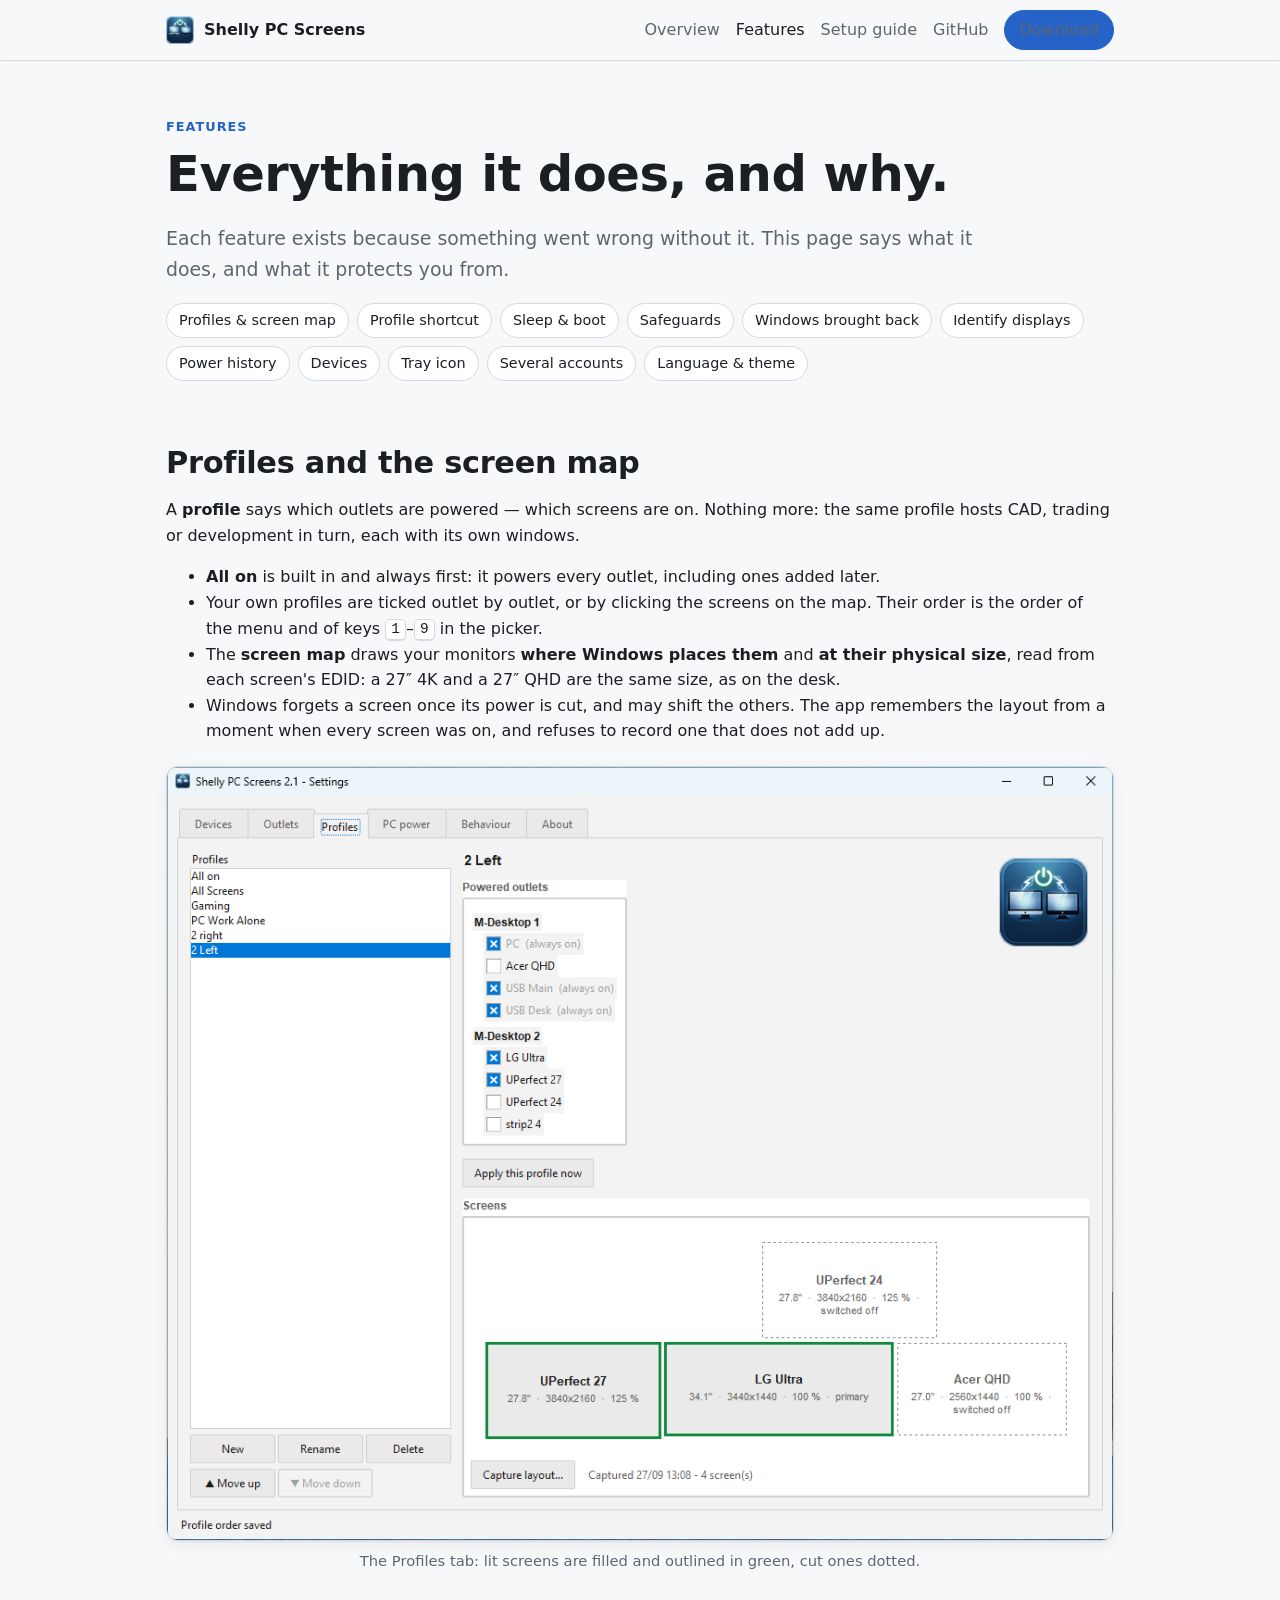
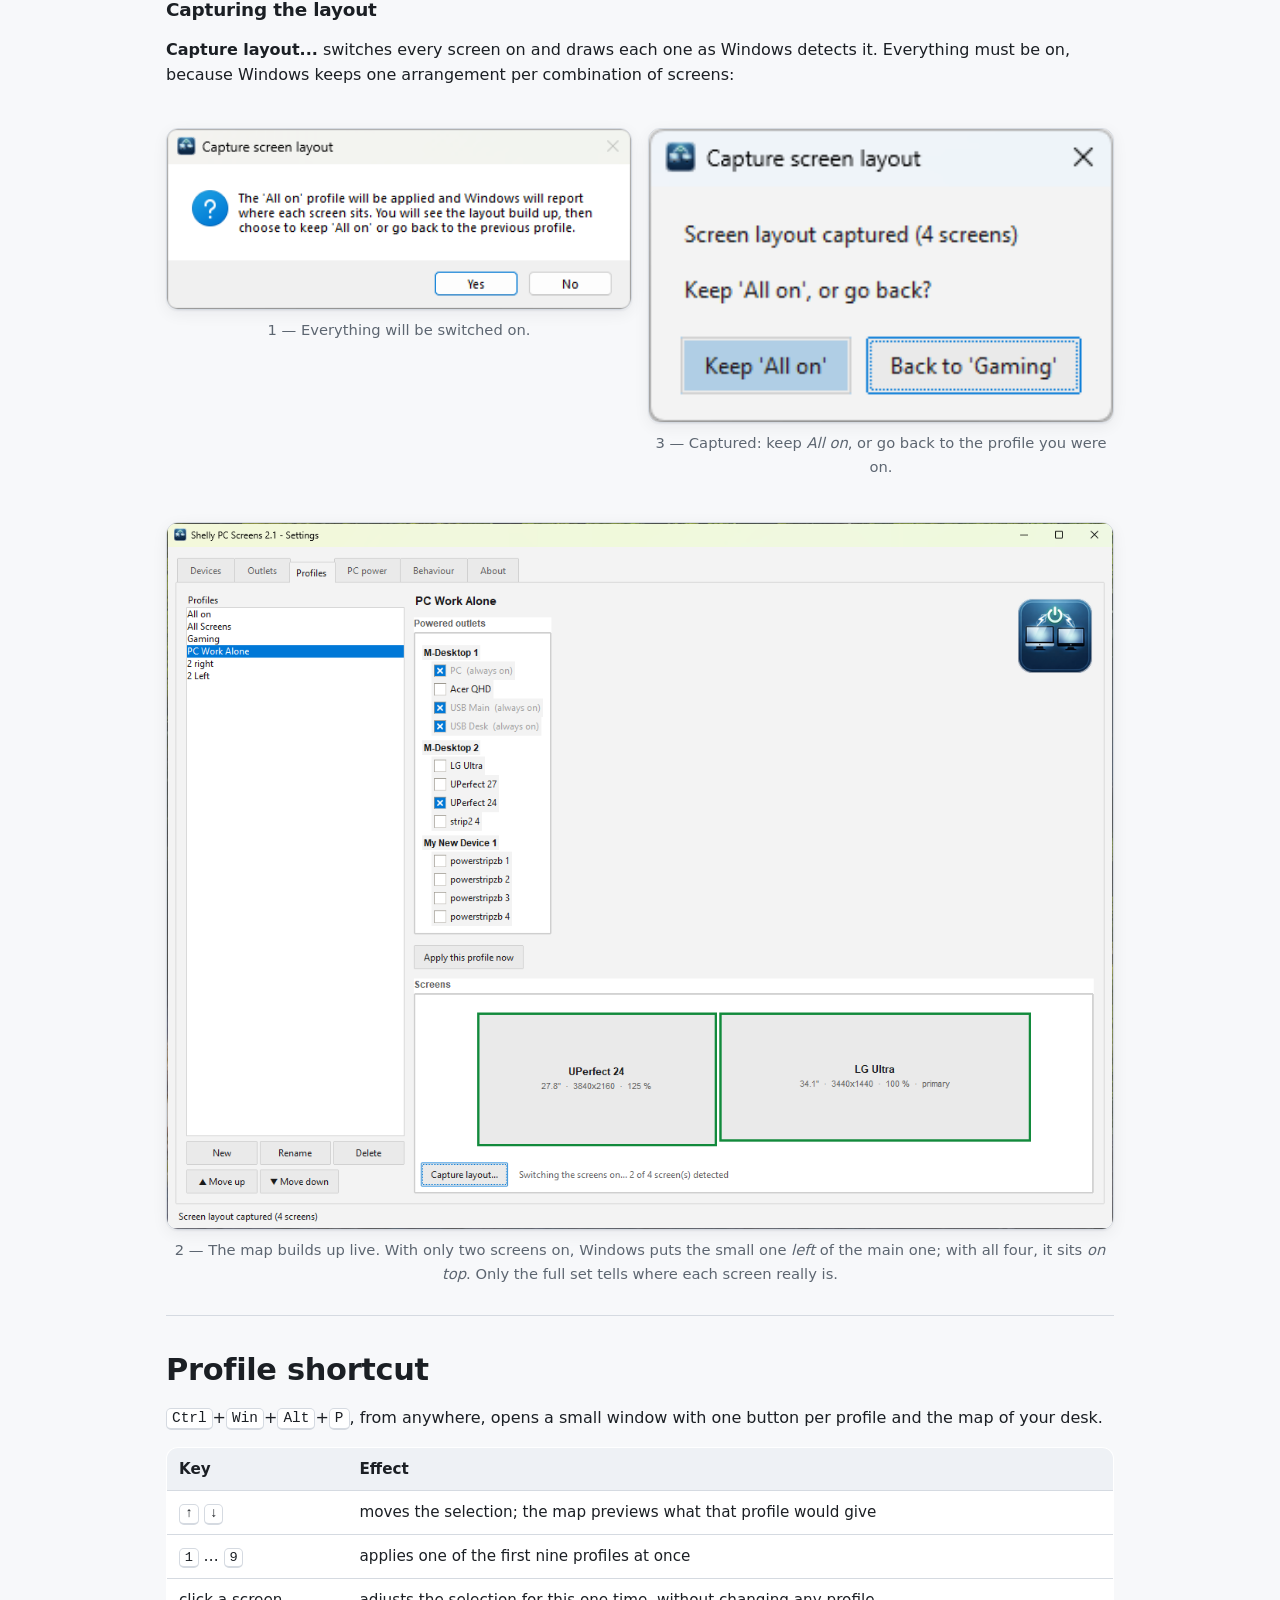
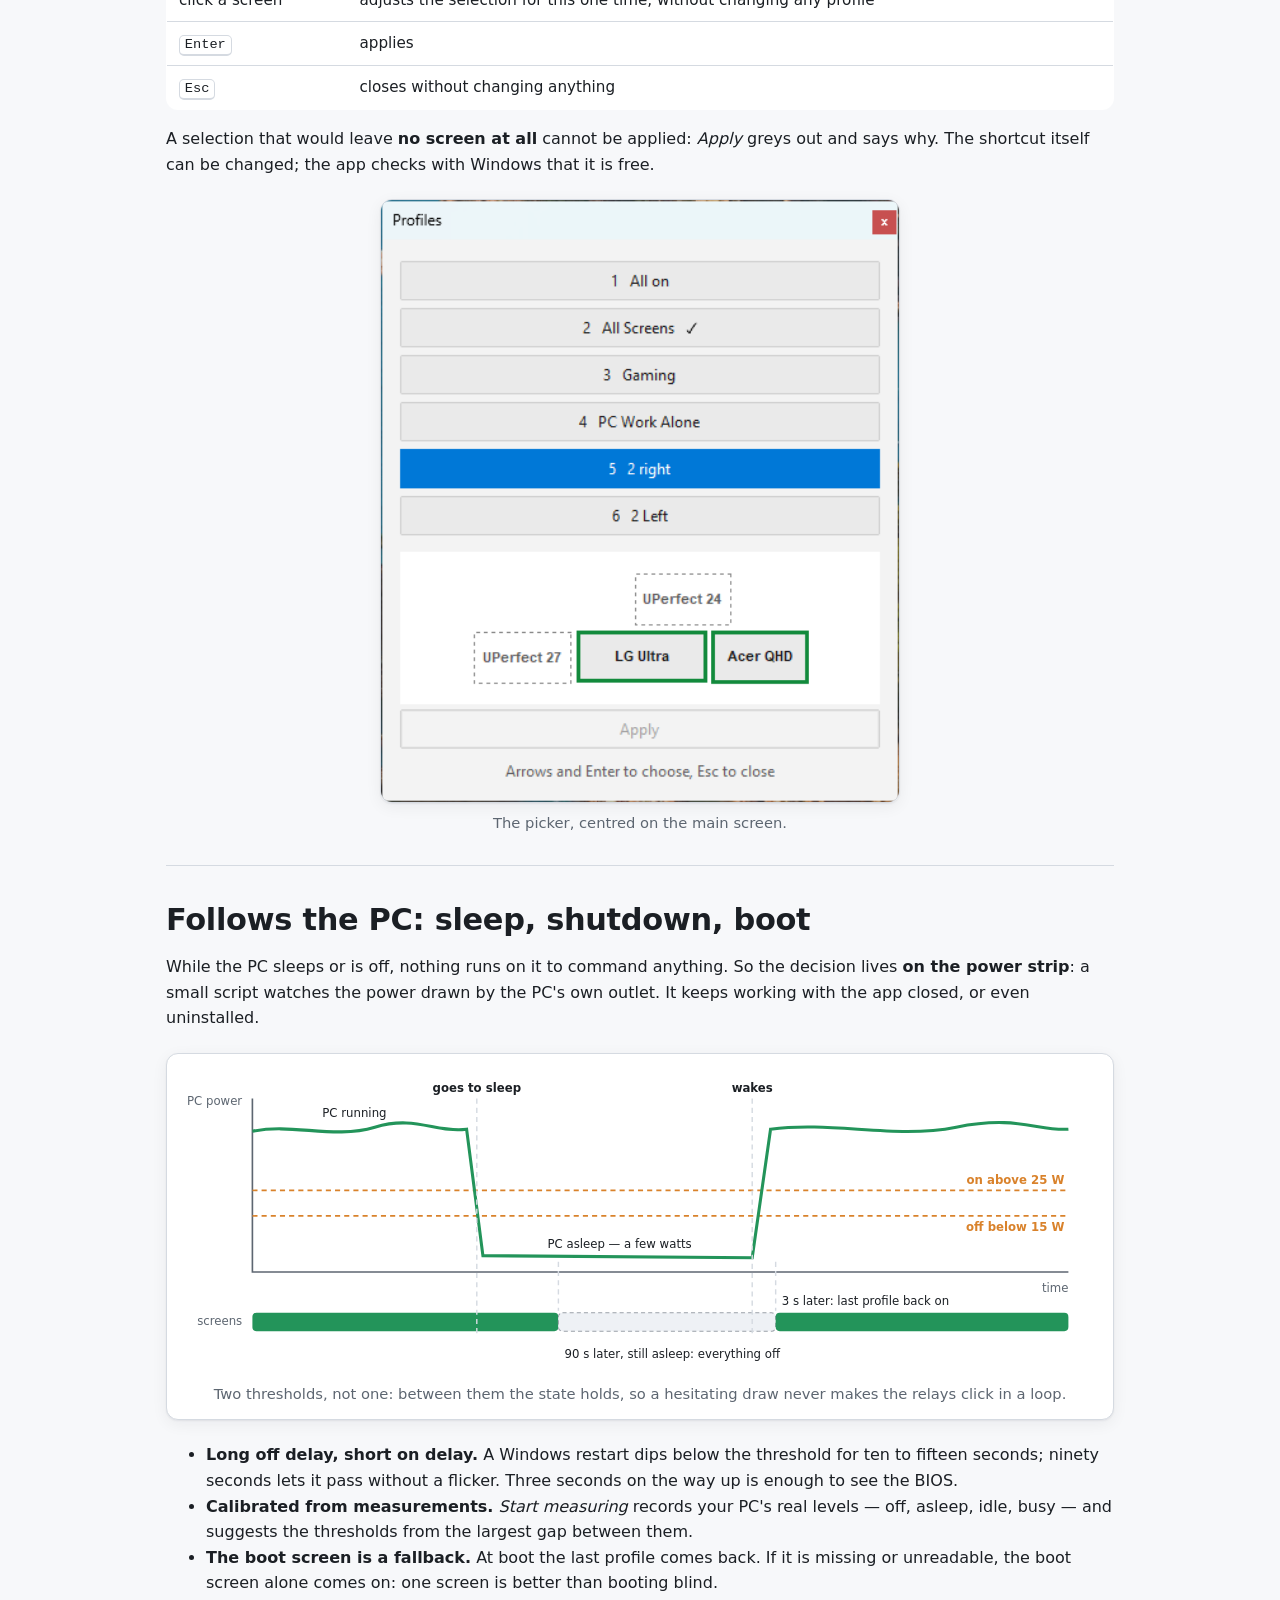
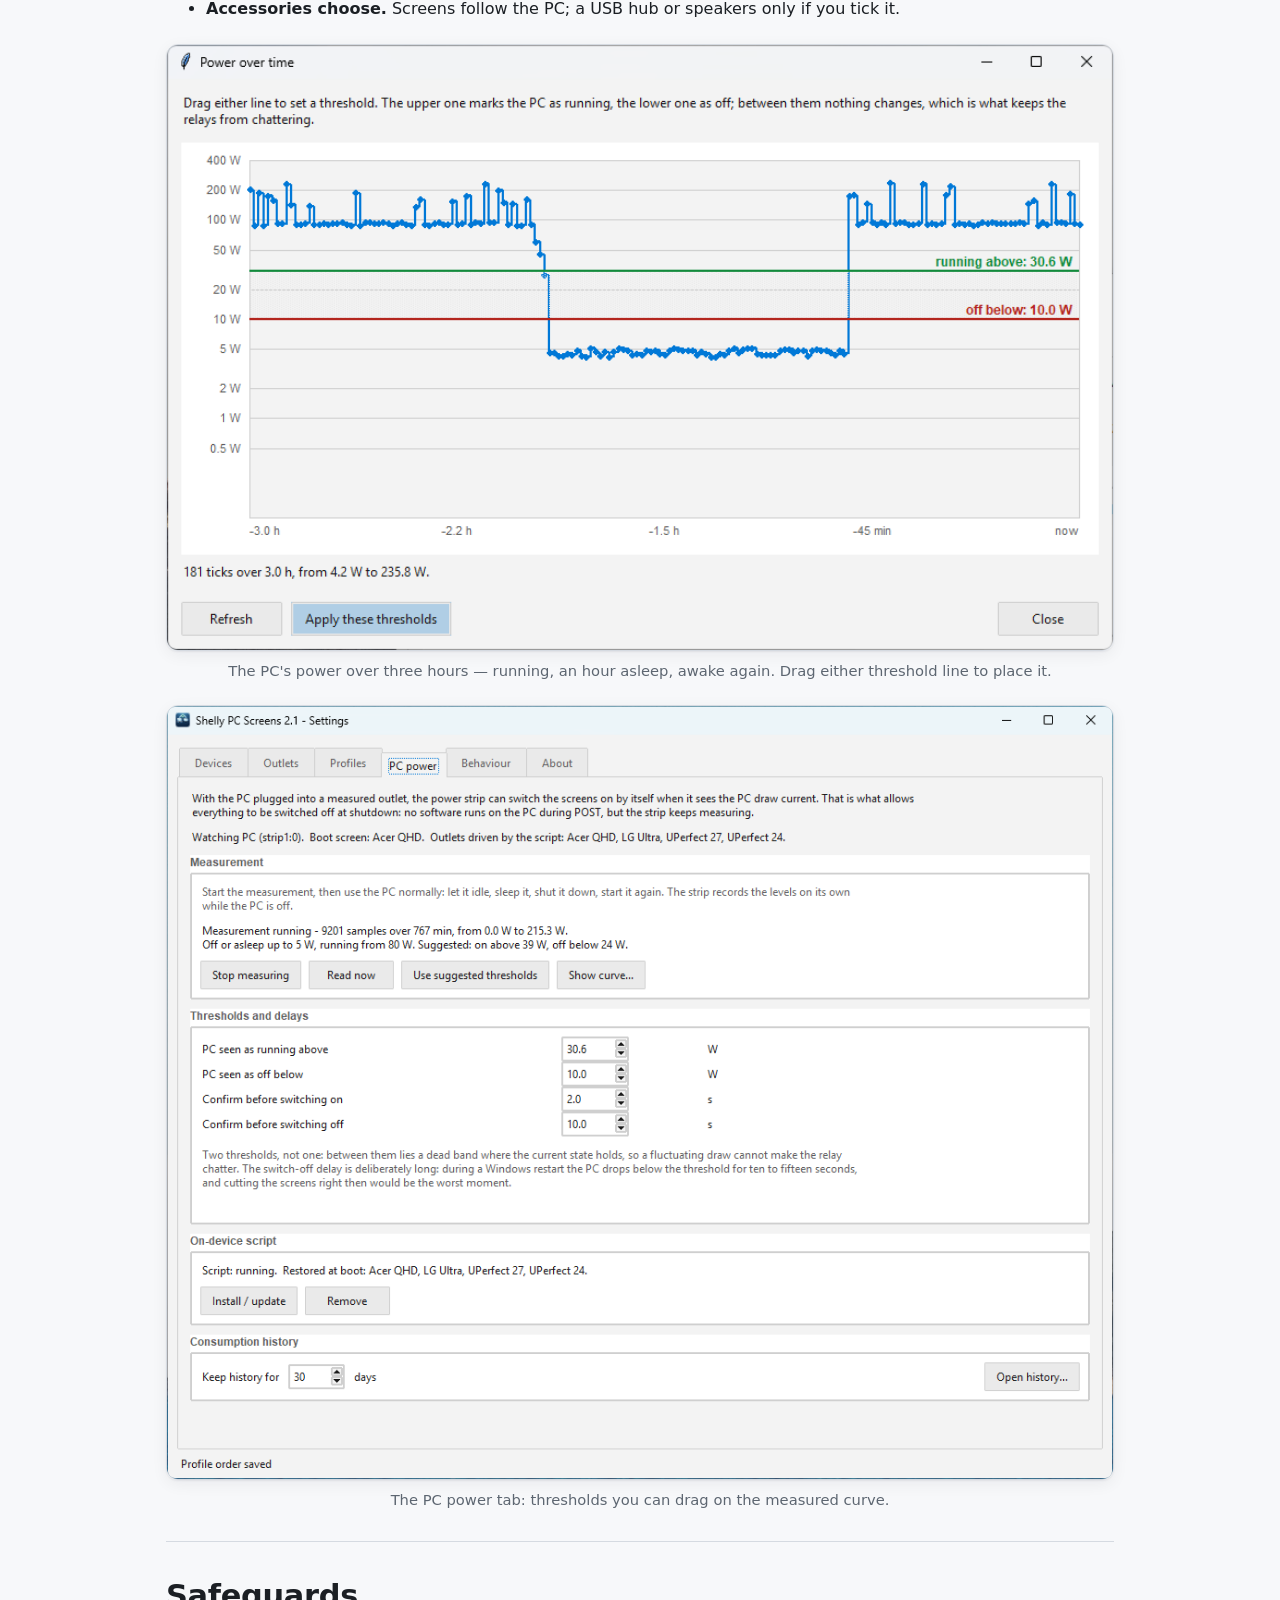
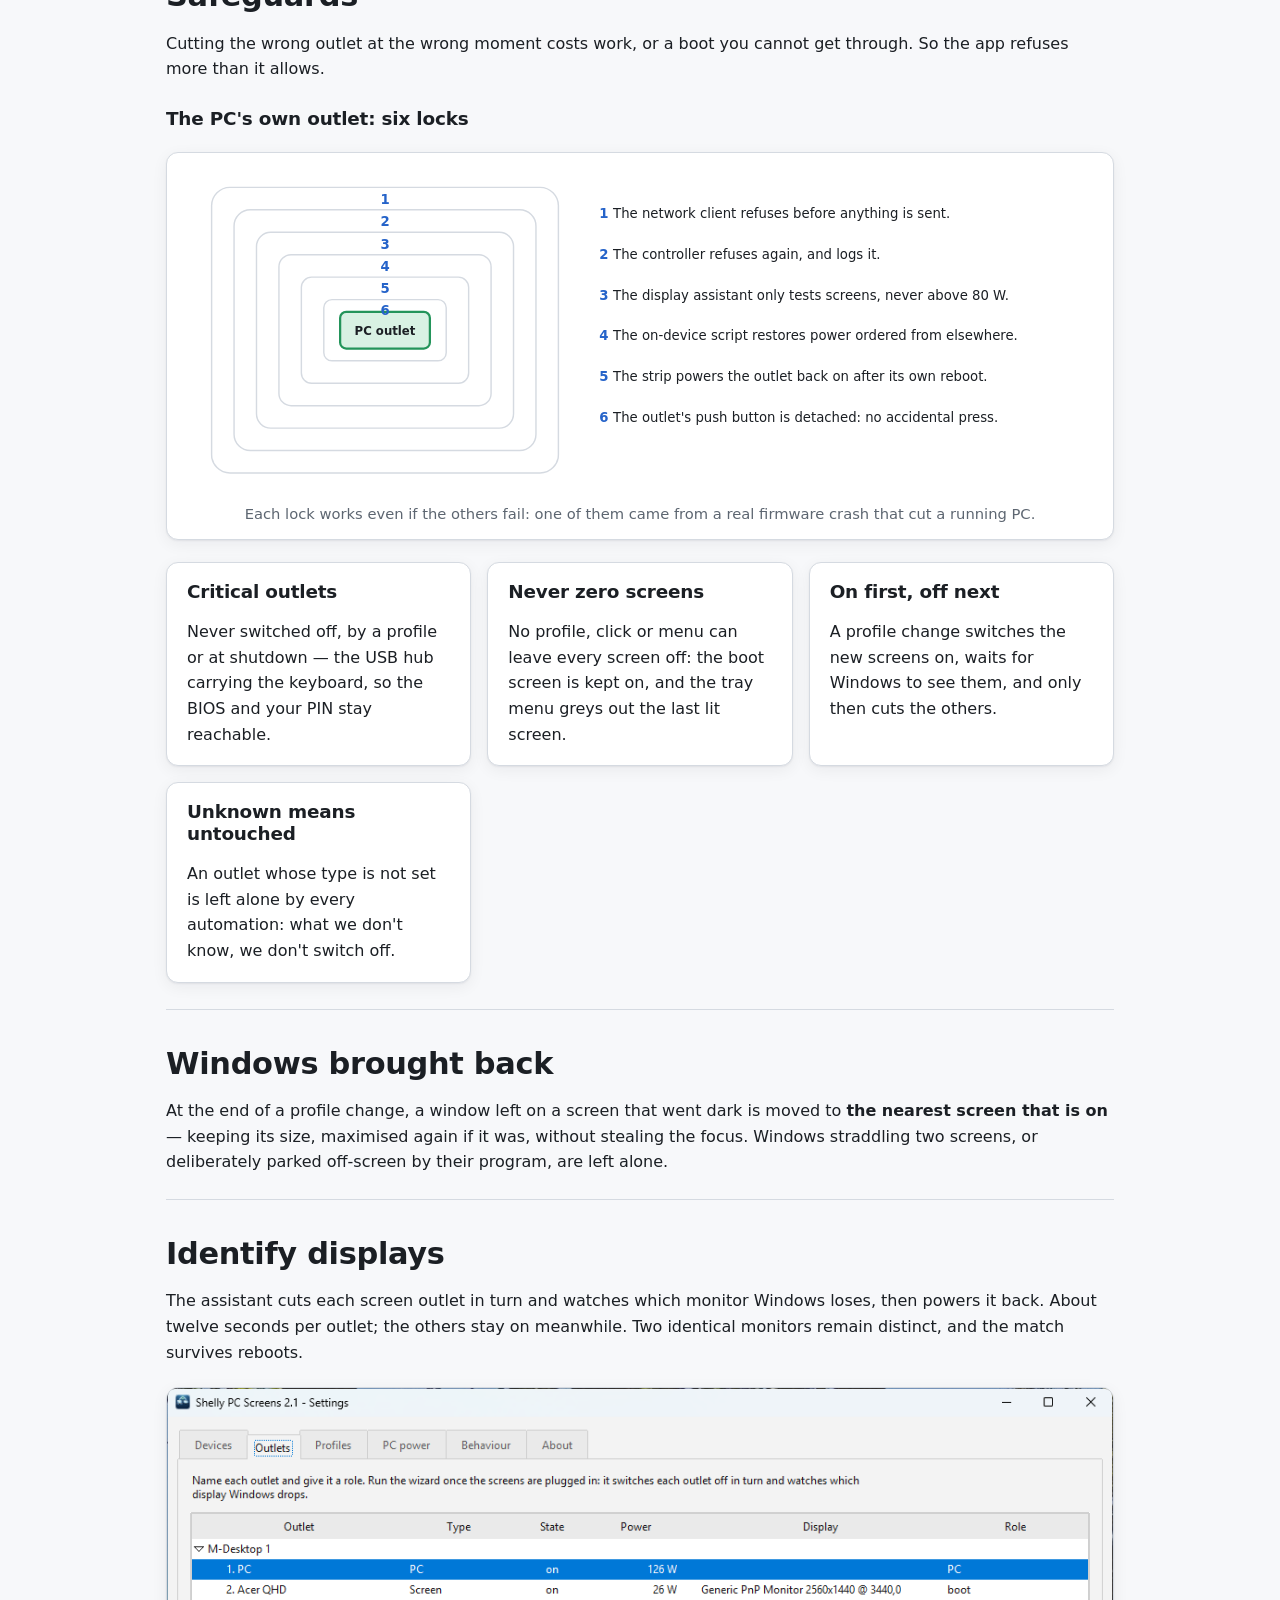
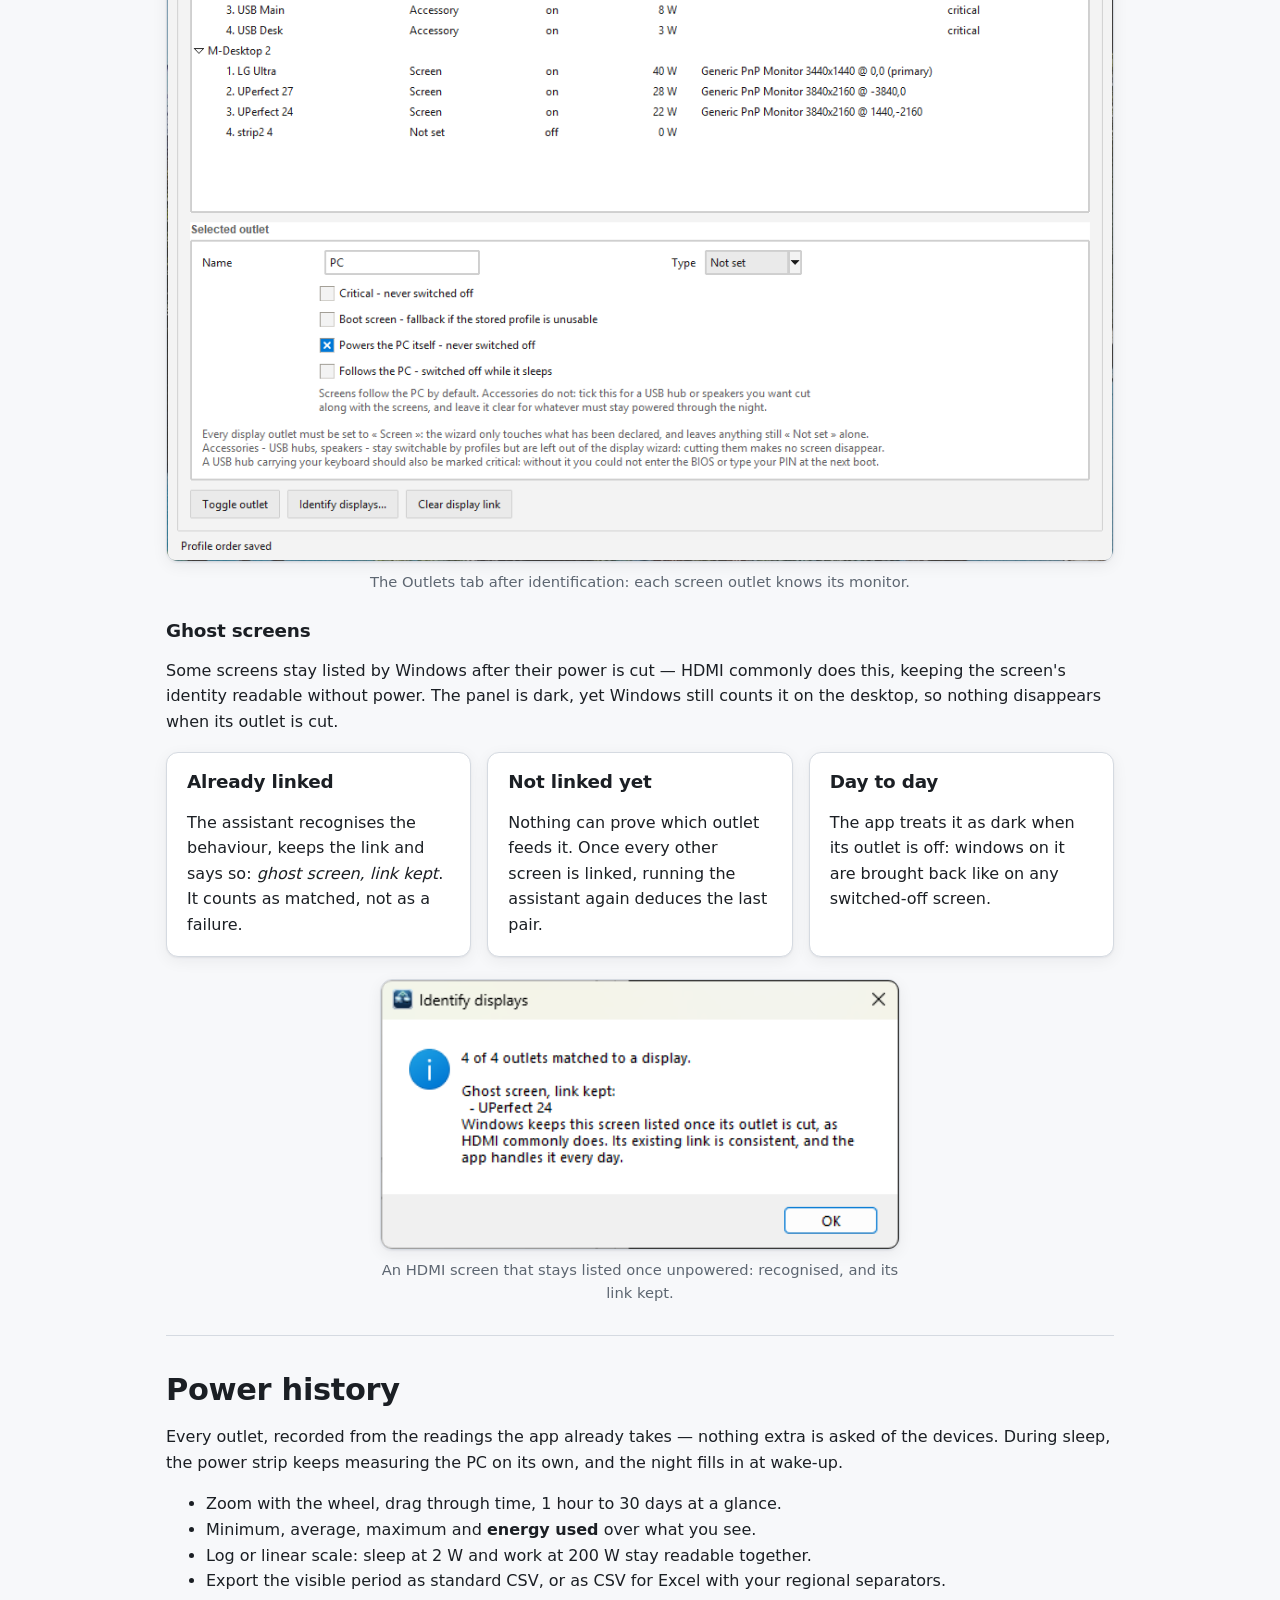
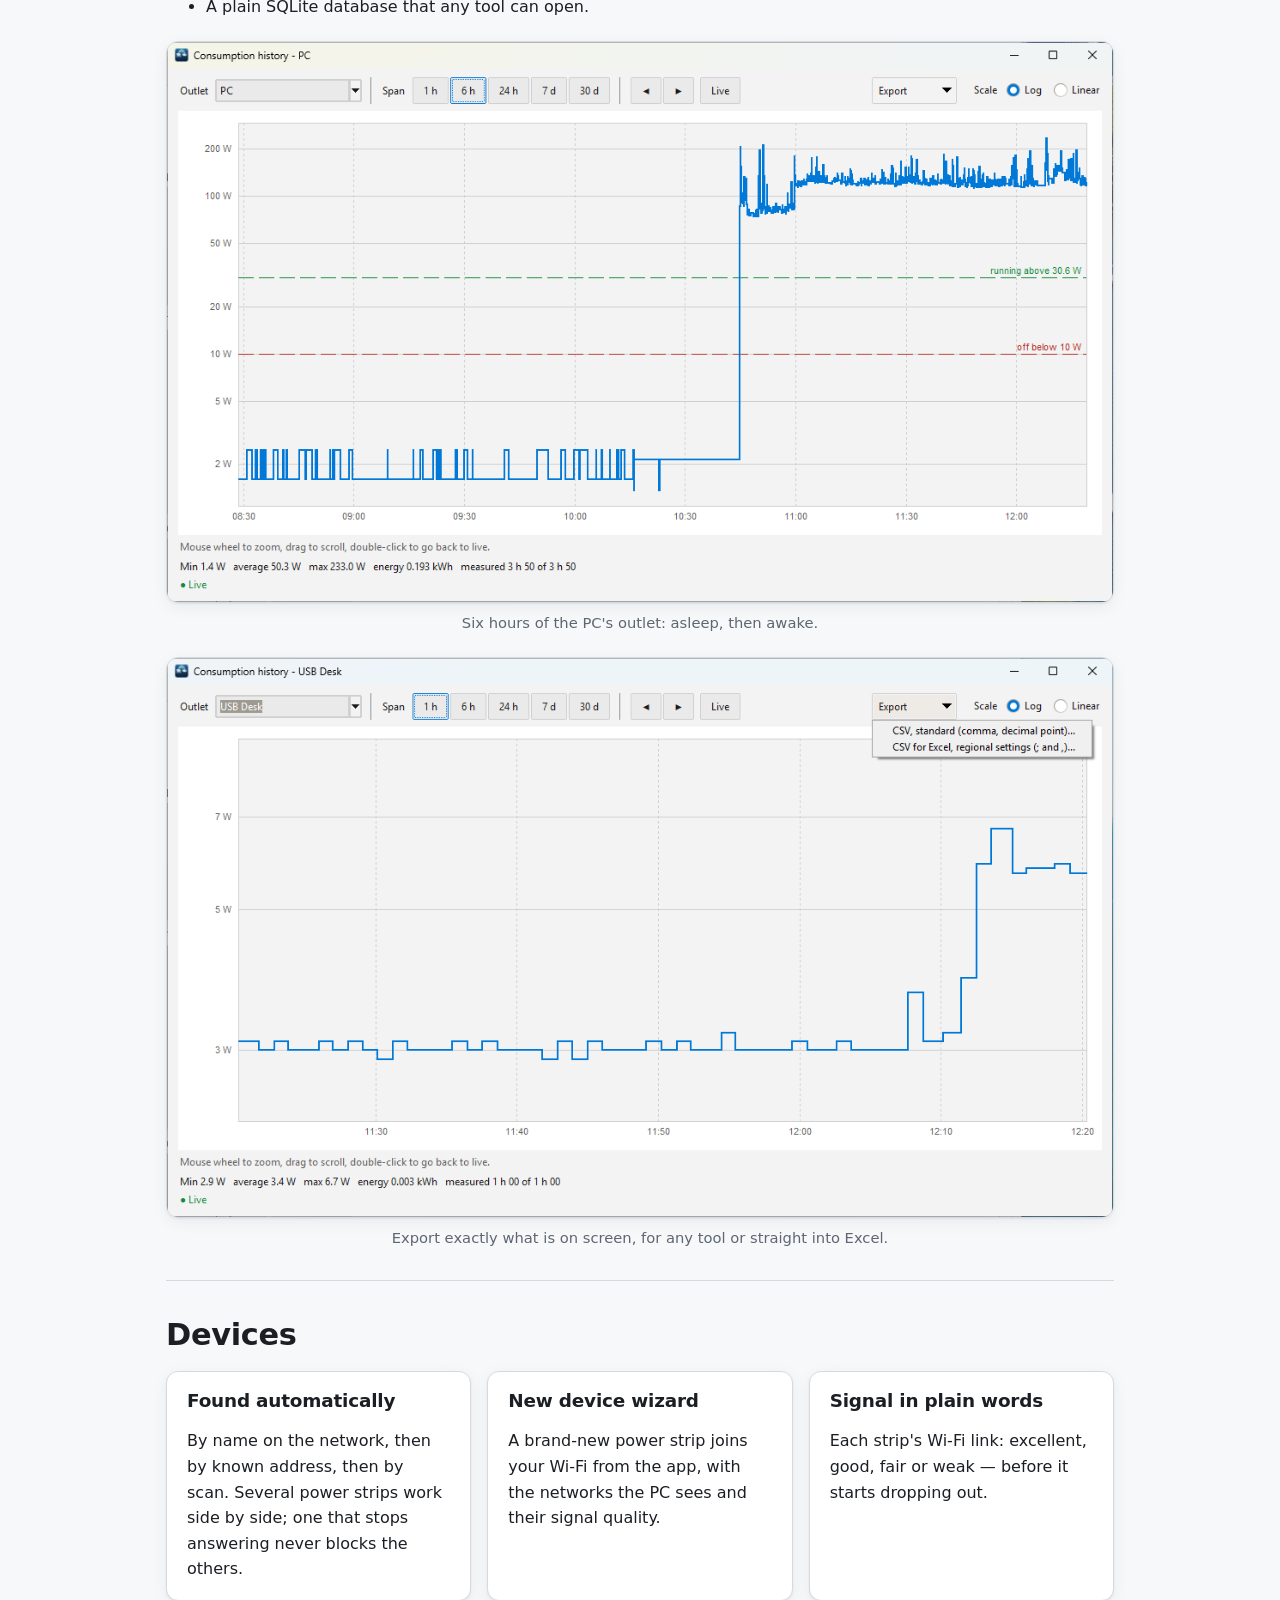
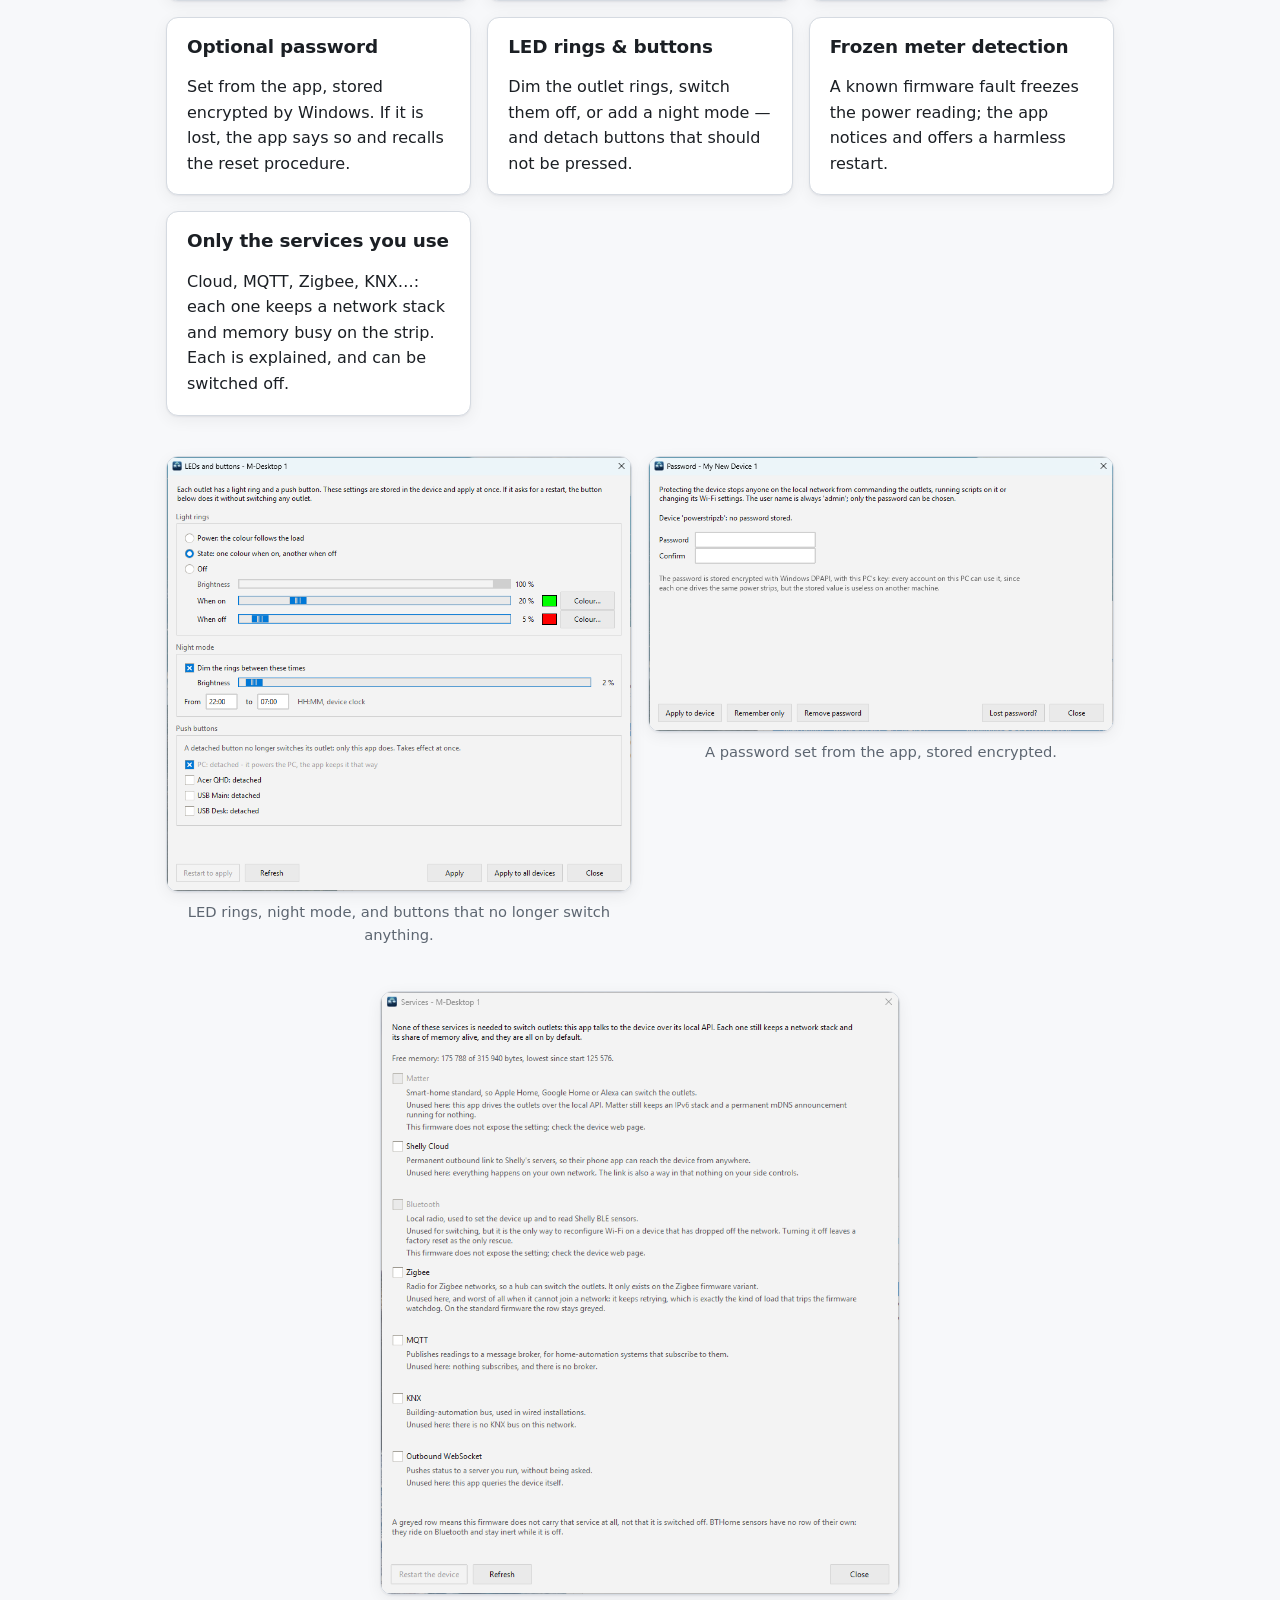
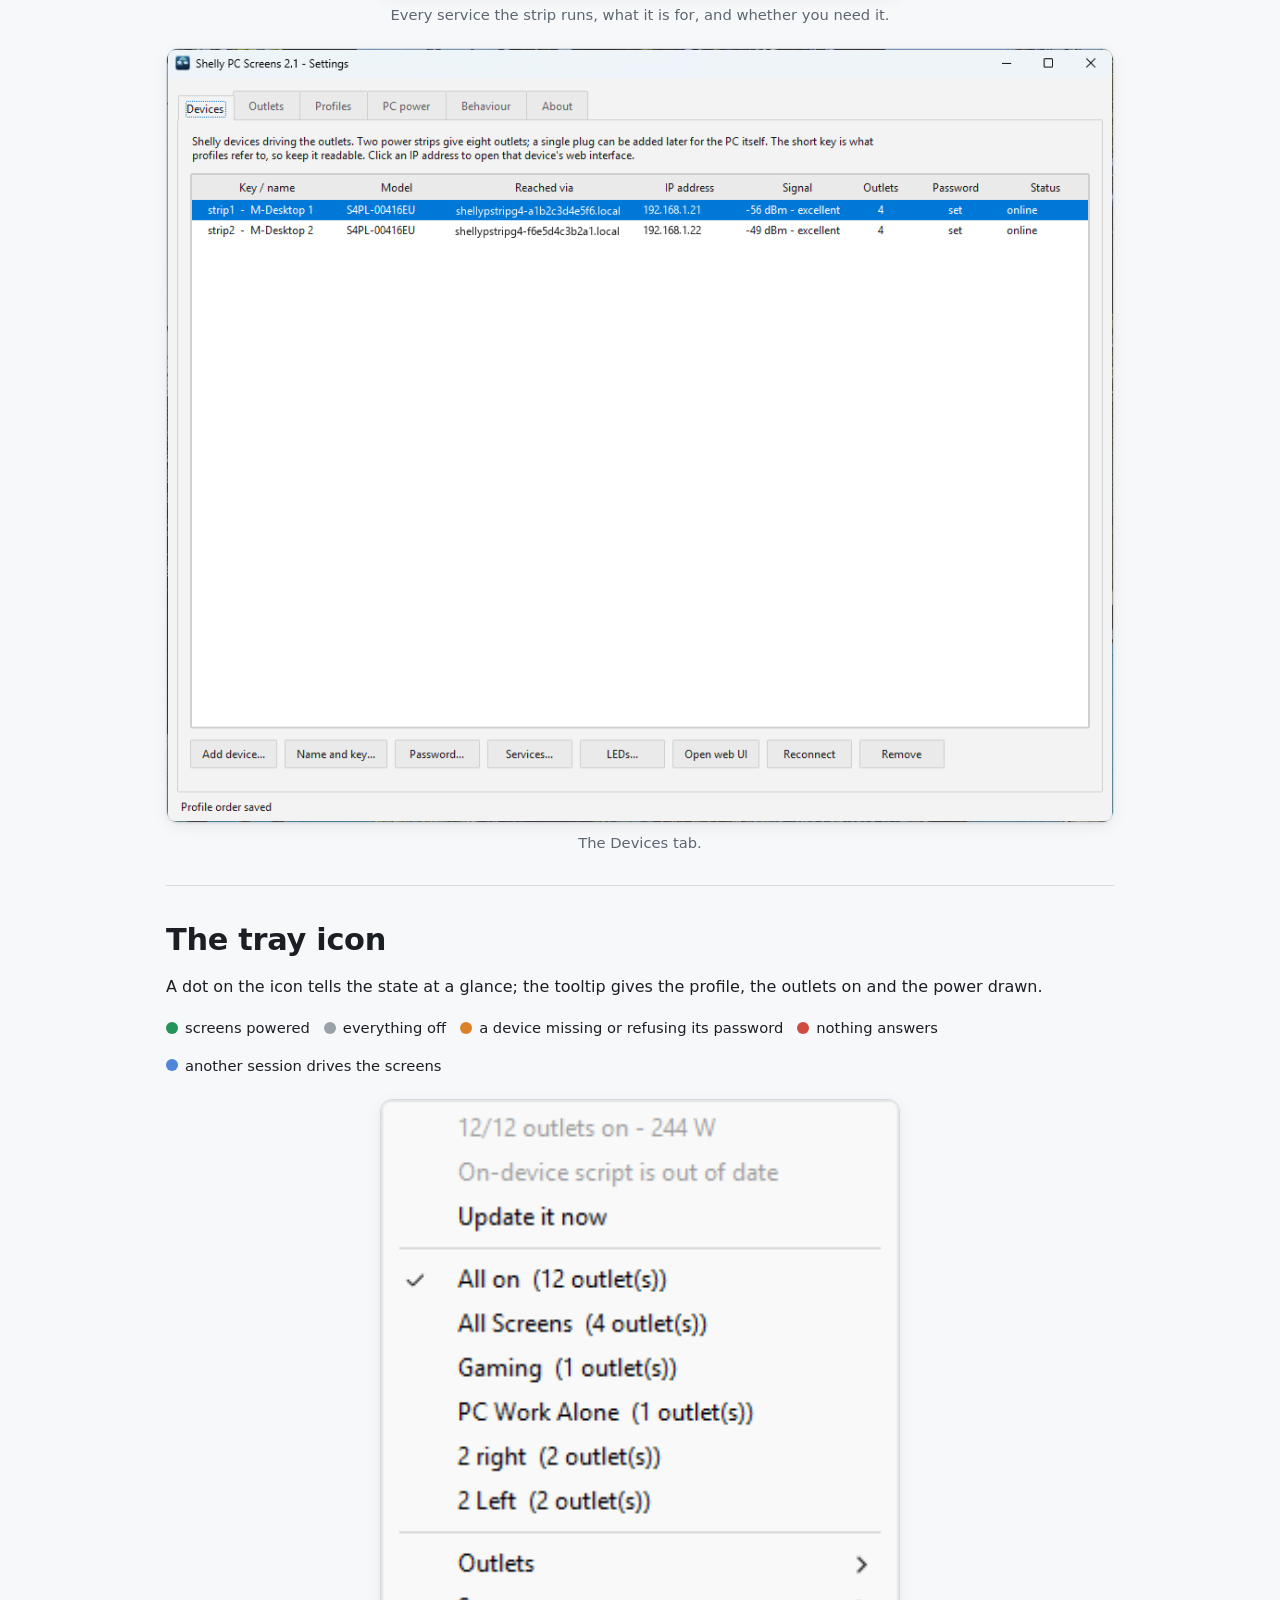
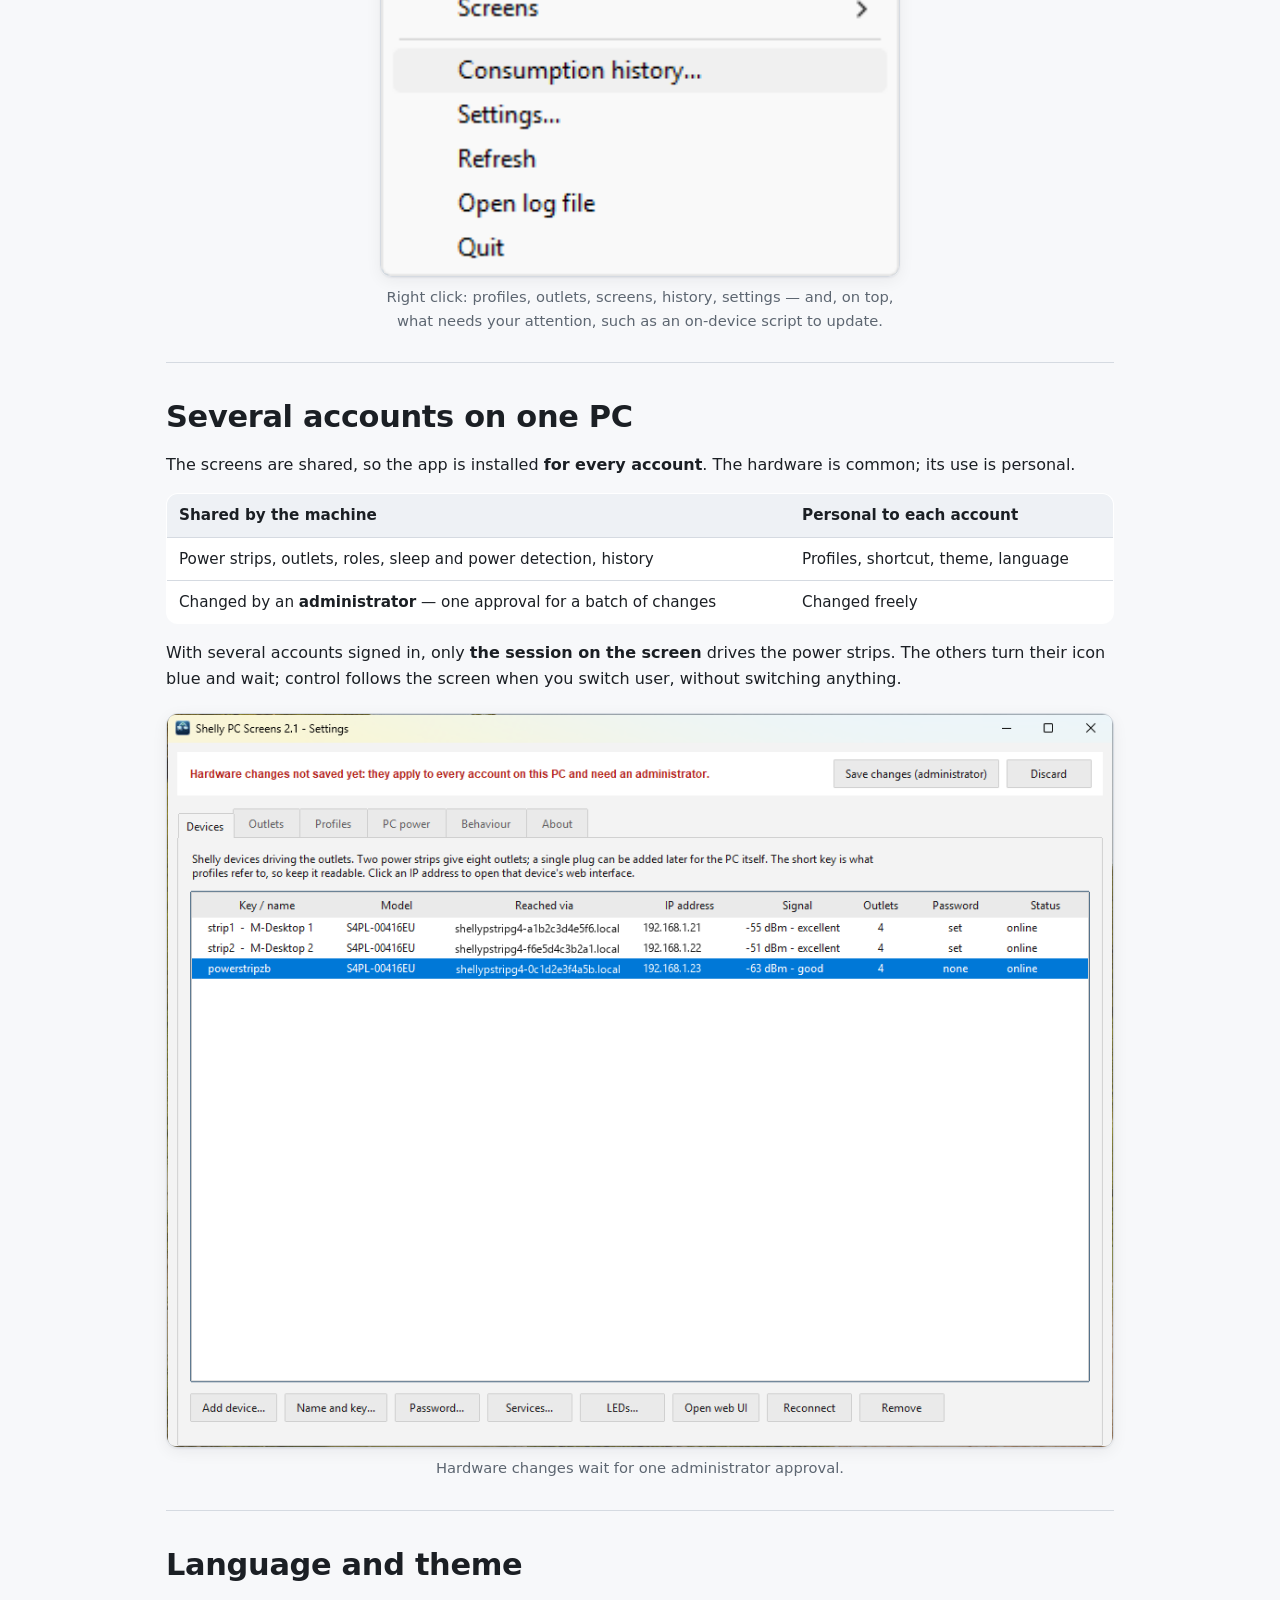
==== docs/features.html @ 49261c1c "Add setup guide and release notes for Shelly PC Screens v2.2.1 - Created a comprehensive setup guide" ====
<!doctype html>
<html lang="en">
<head>
<meta charset="utf-8">
<meta name="viewport" content="width=device-width, initial-scale=1">
<title>Features — Shelly PC Screens</title>
<meta name="description" content="Everything Shelly PC Screens does: screen profiles, sleep and boot following, safeguards, window rescue, power history, several accounts.">
<link rel="icon" href="assets/icon-32.png">
<link rel="stylesheet" href="assets/style.css">
</head>
<body>

<header class="site-header">
  <div class="inner">
    <a class="brand" href="index.html"><img src="assets/icon-32.png" alt="">Shelly PC Screens</a>
    <nav>
      <a href="index.html">Overview</a>
      <a href="features.html" aria-current="page">Features</a>
      <a href="setup.html">Setup guide</a>
      <a href="https://github.com/JMMaupin/PC-Multi-Screens-Shelly">GitHub</a>
      <a class="button" href="https://github.com/JMMaupin/PC-Multi-Screens-Shelly/releases/latest">Download</a>
    </nav>
  </div>
</header>

<main>

<div class="hero" style="grid-template-columns:1fr">
  <div>
    <p class="eyebrow">Features</p>
    <h1>Everything it does, and why.</h1>
    <p class="lead">Each feature exists because something went wrong without it. This page says what it does, and what it protects you from.</p>
    <ul class="toc">
      <li><a href="#profiles">Profiles &amp; screen map</a></li>
      <li><a href="#picker">Profile shortcut</a></li>
      <li><a href="#sleep">Sleep &amp; boot</a></li>
      <li><a href="#safety">Safeguards</a></li>
      <li><a href="#windows">Windows brought back</a></li>
      <li><a href="#identify">Identify displays</a></li>
      <li><a href="#history">Power history</a></li>
      <li><a href="#devices">Devices</a></li>
      <li><a href="#icon">Tray icon</a></li>
      <li><a href="#accounts">Several accounts</a></li>
      <li><a href="#appearance">Language &amp; theme</a></li>
    </ul>
  </div>
</div>

<section id="profiles">
  <h2>Profiles and the screen map</h2>
  <p>A <strong>profile</strong> says which outlets are powered — which screens are on. Nothing more: the same profile hosts CAD, trading or development in turn, each with its own windows.</p>
  <ul>
    <li><strong>All on</strong> is built in and always first: it powers every outlet, including ones added later.</li>
    <li>Your own profiles are ticked outlet by outlet, or by clicking the screens on the map. Their order is the order of the menu and of keys <kbd>1</kbd>–<kbd>9</kbd> in the picker.</li>
    <li>The <strong>screen map</strong> draws your monitors <strong>where Windows places them</strong> and <strong>at their physical size</strong>, read from each screen's EDID: a 27″ 4K and a 27″ QHD are the same size, as on the desk.</li>
    <li>Windows forgets a screen once its power is cut, and may shift the others. The app remembers the layout from a moment when every screen was on, and refuses to record one that does not add up.</li>
  </ul>
  <figure class="shot">
    <img src="screenshots/profiles-tab.png" alt="Profiles tab: list of profiles, outlet checkboxes and the screen map" loading="lazy" onerror="this.parentElement.classList.add('missing')">
    <div class="placeholder"><strong>Screenshot to come</strong><code>screenshots/profiles-tab.png</code></div>
    <figcaption>The Profiles tab: lit screens are filled and outlined in green, cut ones dotted.</figcaption>
  </figure>

  <h3>Capturing the layout</h3>
  <p><strong>Capture layout...</strong> switches every screen on and draws each one as Windows detects it. Everything must be on, because Windows keeps one arrangement per combination of screens:</p>
  <div class="grid">
    <figure class="shot">
      <img src="screenshots/capture-confirm.png" alt="Capture screen layout: the All on profile will be applied, then keep it or go back" loading="lazy" onerror="this.parentElement.classList.add('missing')">
      <div class="placeholder"><strong>Screenshot to come</strong><code>screenshots/capture-confirm.png</code></div>
      <figcaption>1 — Everything will be switched on.</figcaption>
    </figure>
    <figure class="shot">
      <img src="screenshots/capture-done.png" alt="Screen layout captured (4 screens): keep All on, or go back to the previous profile" loading="lazy" onerror="this.parentElement.classList.add('missing')">
      <div class="placeholder"><strong>Screenshot to come</strong><code>screenshots/capture-done.png</code></div>
      <figcaption>3 — Captured: keep <em>All on</em>, or go back to the profile you were on.</figcaption>
    </figure>
  </div>
  <figure class="shot">
    <img src="screenshots/capture-building.png" alt="The screen map being built during a capture: two of four screens detected, the small screen shown left of the main one" loading="lazy" onerror="this.parentElement.classList.add('missing')">
    <div class="placeholder"><strong>Screenshot to come</strong><code>screenshots/capture-building.png</code></div>
    <figcaption>2 — The map builds up live. With only two screens on, Windows puts the small one <em>left</em> of the main one; with all four, it sits <em>on top</em>. Only the full set tells where each screen really is.</figcaption>
  </figure>
</section>

<section id="picker">
  <h2>Profile shortcut</h2>
  <p><kbd>Ctrl</kbd>+<kbd>Win</kbd>+<kbd>Alt</kbd>+<kbd>P</kbd>, from anywhere, opens a small window with one button per profile and the map of your desk.</p>
  <div class="table-wrap"><table>
    <tr><th>Key</th><th>Effect</th></tr>
    <tr><td><kbd>↑</kbd> <kbd>↓</kbd></td><td>moves the selection; the map previews what that profile would give</td></tr>
    <tr><td><kbd>1</kbd> … <kbd>9</kbd></td><td>applies one of the first nine profiles at once</td></tr>
    <tr><td>click a screen</td><td>adjusts the selection for this one time, without changing any profile</td></tr>
    <tr><td><kbd>Enter</kbd></td><td>applies</td></tr>
    <tr><td><kbd>Esc</kbd></td><td>closes without changing anything</td></tr>
  </table></div>
  <p>A selection that would leave <strong>no screen at all</strong> cannot be applied: <em>Apply</em> greys out and says why. The shortcut itself can be changed; the app checks with Windows that it is free.</p>
  <figure class="shot narrow">
    <img src="screenshots/profile-picker.png" alt="The profile picker window" loading="lazy" onerror="this.parentElement.classList.add('missing')">
    <div class="placeholder"><strong>Screenshot to come</strong><code>screenshots/profile-picker.png</code></div>
    <figcaption>The picker, centred on the main screen.</figcaption>
  </figure>
</section>

<section id="sleep">
  <h2>Follows the PC: sleep, shutdown, boot</h2>
  <p>While the PC sleeps or is off, nothing runs on it to command anything. So the decision lives <strong>on the power strip</strong>: a small script watches the power drawn by the PC's own outlet. It keeps working with the app closed, or even uninstalled.</p>

  <figure class="diagram">
    <svg viewBox="0 0 900 300" role="img" aria-labelledby="sleepTitle">
      <title id="sleepTitle">The PC's power draw falls below the off threshold when it sleeps; ninety seconds later the screens are cut. When the draw rises above the on threshold, the screens of the last profile come back three seconds later.</title>
      <!-- Axes -->
      <path class="line" d="M70 30v170h800"/>
      <text x="60" y="36" text-anchor="end" class="t-muted t-small">PC power</text>
      <text x="870" y="220" text-anchor="end" class="t-muted t-small">time</text>
      <!-- Thresholds -->
      <path class="stroke-warn dash" d="M70 120h800"/>
      <path class="stroke-warn dash" d="M70 145h800"/>
      <text x="866" y="114" text-anchor="end" class="t-warn t-small">on above 25 W</text>
      <text x="866" y="160" text-anchor="end" class="t-warn t-small">off below 15 W</text>
      <!-- Power curve: running, sleep, running -->
      <path class="stroke-on" d="M70 62 C 110 54, 150 70, 190 58 S 250 64, 280 60 L 296 184 L 560 186 L 578 60 C 640 52, 700 70, 760 58 S 840 62, 870 60"/>
      <text x="170" y="48" text-anchor="middle" class="t-small">PC running</text>
      <text x="430" y="176" text-anchor="middle" class="t-small">PC asleep — a few watts</text>
      <!-- Screens bar -->
      <text x="60" y="252" text-anchor="end" class="t-muted t-small">screens</text>
      <rect class="fill-on" x="70" y="240" width="300" height="18" rx="4"/>
      <rect class="fill-soft" x="370" y="240" width="213" height="18" rx="4" stroke="var(--off)" stroke-dasharray="4 3"/>
      <rect class="fill-on" x="583" y="240" width="287" height="18" rx="4"/>
      <!-- Events -->
      <path class="line-soft dash" d="M290 30v230M370 190v48M560 30v230M583 190v48"/>
      <text x="290" y="24" text-anchor="middle" class="t-small t-strong">goes to sleep</text>
      <text x="376" y="284" class="t-small">90 s later, still asleep: everything off</text>
      <text x="560" y="24" text-anchor="middle" class="t-small t-strong">wakes</text>
      <text x="589" y="232" class="t-small">3 s later: last profile back on</text>
    </svg>
    <figcaption>Two thresholds, not one: between them the state holds, so a hesitating draw never makes the relays click in a loop.</figcaption>
  </figure>

  <ul>
    <li><strong>Long off delay, short on delay.</strong> A Windows restart dips below the threshold for ten to fifteen seconds; ninety seconds lets it pass without a flicker. Three seconds on the way up is enough to see the BIOS.</li>
    <li><strong>Calibrated from measurements.</strong> <em>Start measuring</em> records your PC's real levels — off, asleep, idle, busy — and suggests the thresholds from the largest gap between them.</li>
    <li><strong>The boot screen is a fallback.</strong> At boot the last profile comes back. If it is missing or unreadable, the boot screen alone comes on: one screen is better than booting blind.</li>
    <li><strong>Accessories choose.</strong> Screens follow the PC; a USB hub or speakers only if you tick it.</li>
  </ul>
  <figure class="shot">
    <img src="screenshots/power-chart.png" alt="Power over time: the PC running near 90 W, an hour asleep near 5 W, then waking; the running and off thresholds drawn as draggable lines" loading="lazy" onerror="this.parentElement.classList.add('missing')">
    <div class="placeholder"><strong>Screenshot to come</strong><code>screenshots/power-chart.png</code></div>
    <figcaption>The PC's power over three hours — running, an hour asleep, awake again. Drag either threshold line to place it.</figcaption>
  </figure>
  <figure class="shot">
    <img src="screenshots/pc-power-tab.png" alt="PC power tab: thresholds, calibration and the power curve" loading="lazy" onerror="this.parentElement.classList.add('missing')">
    <div class="placeholder"><strong>Screenshot to come</strong><code>screenshots/pc-power-tab.png</code></div>
    <figcaption>The PC power tab: thresholds you can drag on the measured curve.</figcaption>
  </figure>
</section>

<section id="safety">
  <h2>Safeguards</h2>
  <p>Cutting the wrong outlet at the wrong moment costs work, or a boot you cannot get through. So the app refuses more than it allows.</p>

  <h3>The PC's own outlet: six locks</h3>
  <figure class="diagram">
    <svg viewBox="0 0 900 320" role="img" aria-labelledby="locksTitle">
      <title id="locksTitle">Six independent locks surround the outlet powering the PC, from the app's network client to the power strip's own button.</title>
      <rect class="box-plain" x="30" y="20" width="340" height="280" rx="18"/>
      <rect class="box-plain" x="52" y="42" width="296" height="236" rx="16"/>
      <rect class="box-plain" x="74" y="64" width="252" height="192" rx="14"/>
      <rect class="box-plain" x="96" y="86" width="208" height="148" rx="12"/>
      <rect class="box-plain" x="118" y="108" width="164" height="104" rx="10"/>
      <rect class="box-plain" x="140" y="130" width="120" height="60" rx="8"/>
      <rect class="screen-on" x="156" y="142" width="88" height="36" rx="6"/>
      <text x="200" y="165" text-anchor="middle" class="t-strong t-small">PC outlet</text>
      <g class="t-small">
        <text x="200" y="36" text-anchor="middle" class="t-accent">1</text>
        <text x="200" y="58" text-anchor="middle" class="t-accent">2</text>
        <text x="200" y="80" text-anchor="middle" class="t-accent">3</text>
        <text x="200" y="102" text-anchor="middle" class="t-accent">4</text>
        <text x="200" y="124" text-anchor="middle" class="t-accent">5</text>
        <text x="200" y="146" text-anchor="middle" class="t-accent" dy="-1">6</text>
      </g>
      <g>
        <text x="410" y="50"><tspan class="t-accent">1 </tspan>The network client refuses before anything is sent.</text>
        <text x="410" y="90"><tspan class="t-accent">2 </tspan>The controller refuses again, and logs it.</text>
        <text x="410" y="130"><tspan class="t-accent">3 </tspan>The display assistant only tests screens, never above 80 W.</text>
        <text x="410" y="170"><tspan class="t-accent">4 </tspan>The on-device script restores power ordered from elsewhere.</text>
        <text x="410" y="210"><tspan class="t-accent">5 </tspan>The strip powers the outlet back on after its own reboot.</text>
        <text x="410" y="250"><tspan class="t-accent">6 </tspan>The outlet's push button is detached: no accidental press.</text>
      </g>
    </svg>
    <figcaption>Each lock works even if the others fail: one of them came from a real firmware crash that cut a running PC.</figcaption>
  </figure>

  <div class="grid">
    <div class="card"><h3>Critical outlets</h3><p>Never switched off, by a profile or at shutdown — the USB hub carrying the keyboard, so the BIOS and your PIN stay reachable.</p></div>
    <div class="card"><h3>Never zero screens</h3><p>No profile, click or menu can leave every screen off: the boot screen is kept on, and the tray menu greys out the last lit screen.</p></div>
    <div class="card"><h3>On first, off next</h3><p>A profile change switches the new screens on, waits for Windows to see them, and only then cuts the others.</p></div>
    <div class="card"><h3>Unknown means untouched</h3><p>An outlet whose type is not set is left alone by every automation: what we don't know, we don't switch off.</p></div>
  </div>
</section>

<section id="windows">
  <h2>Windows brought back</h2>
  <p>At the end of a profile change, a window left on a screen that went dark is moved to <strong>the nearest screen that is on</strong> — keeping its size, maximised again if it was, without stealing the focus. Windows straddling two screens, or deliberately parked off-screen by their program, are left alone.</p>
</section>

<section id="identify">
  <h2>Identify displays</h2>
  <p>The assistant cuts each screen outlet in turn and watches which monitor Windows loses, then powers it back. About twelve seconds per outlet; the others stay on meanwhile. Two identical monitors remain distinct, and the match survives reboots.</p>
  <figure class="shot">
    <img src="screenshots/outlets-tab.png" alt="Outlets tab with types, roles and matched displays" loading="lazy" onerror="this.parentElement.classList.add('missing')">
    <div class="placeholder"><strong>Screenshot to come</strong><code>screenshots/outlets-tab.png</code></div>
    <figcaption>The Outlets tab after identification: each screen outlet knows its monitor.</figcaption>
  </figure>

  <h3>Ghost screens</h3>
  <p>Some screens stay listed by Windows after their power is cut — HDMI commonly does this, keeping the screen's identity readable without power. The panel is dark, yet Windows still counts it on the desktop, so nothing disappears when its outlet is cut.</p>
  <div class="grid">
    <div class="card">
      <h3>Already linked</h3>
      <p>The assistant recognises the behaviour, keeps the link and says so: <em>ghost screen, link kept</em>. It counts as matched, not as a failure.</p>
    </div>
    <div class="card">
      <h3>Not linked yet</h3>
      <p>Nothing can prove which outlet feeds it. Once every other screen is linked, running the assistant again deduces the last pair.</p>
    </div>
    <div class="card">
      <h3>Day to day</h3>
      <p>The app treats it as dark when its outlet is off: windows on it are brought back like on any switched-off screen.</p>
    </div>
  </div>
  <figure class="shot narrow">
    <img src="screenshots/identify-result.png" alt="Identify displays result: 4 of 4 outlets matched, UPerfect 24 reported as a ghost screen whose link is kept" loading="lazy" onerror="this.parentElement.classList.add('missing')">
    <div class="placeholder"><strong>Screenshot to come</strong><code>screenshots/identify-result.png</code></div>
    <figcaption>An HDMI screen that stays listed once unpowered: recognised, and its link kept.</figcaption>
  </figure>
</section>

<section id="history">
  <h2>Power history</h2>
  <p>Every outlet, recorded from the readings the app already takes — nothing extra is asked of the devices. During sleep, the power strip keeps measuring the PC on its own, and the night fills in at wake-up.</p>
  <ul>
    <li>Zoom with the wheel, drag through time, 1 hour to 30 days at a glance.</li>
    <li>Minimum, average, maximum and <strong>energy used</strong> over what you see.</li>
    <li>Log or linear scale: sleep at 2 W and work at 200 W stay readable together.</li>
    <li>Export the visible period as standard CSV, or as CSV for Excel with your regional separators.</li>
    <li>A plain SQLite database that any tool can open.</li>
  </ul>
  <figure class="shot">
    <img src="screenshots/history-window.png" alt="Consumption history window with a day of power readings" loading="lazy" onerror="this.parentElement.classList.add('missing')">
    <div class="placeholder"><strong>Screenshot to come</strong><code>screenshots/history-window.png</code></div>
    <figcaption>Six hours of the PC's outlet: asleep, then awake.</figcaption>
  </figure>
  <figure class="shot">
    <img src="screenshots/history-export.png" alt="History window with the Export menu open: standard CSV or CSV for Excel" loading="lazy" onerror="this.parentElement.classList.add('missing')">
    <div class="placeholder"><strong>Screenshot to come</strong><code>screenshots/history-export.png</code></div>
    <figcaption>Export exactly what is on screen, for any tool or straight into Excel.</figcaption>
  </figure>
</section>

<section id="devices">
  <h2>Devices</h2>
  <div class="grid">
    <div class="card"><h3>Found automatically</h3><p>By name on the network, then by known address, then by scan. Several power strips work side by side; one that stops answering never blocks the others.</p></div>
    <div class="card"><h3>New device wizard</h3><p>A brand-new power strip joins your Wi-Fi from the app, with the networks the PC sees and their signal quality.</p></div>
    <div class="card"><h3>Signal in plain words</h3><p>Each strip's Wi-Fi link: excellent, good, fair or weak — before it starts dropping out.</p></div>
    <div class="card"><h3>Optional password</h3><p>Set from the app, stored encrypted by Windows. If it is lost, the app says so and recalls the reset procedure.</p></div>
    <div class="card"><h3>LED rings &amp; buttons</h3><p>Dim the outlet rings, switch them off, or add a night mode — and detach buttons that should not be pressed.</p></div>
    <div class="card"><h3>Frozen meter detection</h3><p>A known firmware fault freezes the power reading; the app notices and offers a harmless restart.</p></div>
    <div class="card"><h3>Only the services you use</h3><p>Cloud, MQTT, Zigbee, KNX…: each one keeps a network stack and memory busy on the strip. Each is explained, and can be switched off.</p></div>
  </div>
  <div class="grid">
    <figure class="shot">
      <img src="screenshots/leds-dialog.png" alt="LEDs and buttons dialog: ring colours when on and off, night mode from 22:00 to 07:00, detached buttons" loading="lazy" onerror="this.parentElement.classList.add('missing')">
      <div class="placeholder"><strong>Screenshot to come</strong><code>screenshots/leds-dialog.png</code></div>
      <figcaption>LED rings, night mode, and buttons that no longer switch anything.</figcaption>
    </figure>
    <figure class="shot">
      <img src="screenshots/password-dialog.png" alt="Password dialog: apply to the device, remember only, or remove" loading="lazy" onerror="this.parentElement.classList.add('missing')">
      <div class="placeholder"><strong>Screenshot to come</strong><code>screenshots/password-dialog.png</code></div>
      <figcaption>A password set from the app, stored encrypted.</figcaption>
    </figure>
  </div>
  <figure class="shot narrow">
    <img src="screenshots/services-dialog.png" alt="Services dialog listing Matter, Shelly Cloud, Bluetooth, Zigbee, MQTT, KNX and outbound WebSocket, each with what it does and why it is unused here" loading="lazy" onerror="this.parentElement.classList.add('missing')">
    <div class="placeholder"><strong>Screenshot to come</strong><code>screenshots/services-dialog.png</code></div>
    <figcaption>Every service the strip runs, what it is for, and whether you need it.</figcaption>
  </figure>
  <figure class="shot">
    <img src="screenshots/devices-tab.png" alt="Devices tab listing the power strips with signal and status" loading="lazy" onerror="this.parentElement.classList.add('missing')">
    <div class="placeholder"><strong>Screenshot to come</strong><code>screenshots/devices-tab.png</code></div>
    <figcaption>The Devices tab.</figcaption>
  </figure>
</section>

<section id="icon">
  <h2>The tray icon</h2>
  <p>A dot on the icon tells the state at a glance; the tooltip gives the profile, the outlets on and the power drawn.</p>
  <div class="legend">
    <span><i class="dot" style="background:var(--on)"></i>screens powered</span>
    <span><i class="dot" style="background:var(--off)"></i>everything off</span>
    <span><i class="dot" style="background:var(--warn)"></i>a device missing or refusing its password</span>
    <span><i class="dot" style="background:var(--danger)"></i>nothing answers</span>
    <span><i class="dot" style="background:var(--passive)"></i>another session drives the screens</span>
  </div>
  <figure class="shot narrow">
    <img src="screenshots/tray-menu.png" alt="The tray icon menu with profiles, outlets and screens" loading="lazy" onerror="this.parentElement.classList.add('missing')">
    <div class="placeholder"><strong>Screenshot to come</strong><code>screenshots/tray-menu.png</code></div>
    <figcaption>Right click: profiles, outlets, screens, history, settings — and, on top, what needs your attention, such as an on-device script to update.</figcaption>
  </figure>
</section>

<section id="accounts">
  <h2>Several accounts on one PC</h2>
  <p>The screens are shared, so the app is installed <strong>for every account</strong>. The hardware is common; its use is personal.</p>
  <div class="table-wrap"><table>
    <tr><th>Shared by the machine</th><th>Personal to each account</th></tr>
    <tr><td>Power strips, outlets, roles, sleep and power detection, history</td><td>Profiles, shortcut, theme, language</td></tr>
    <tr><td>Changed by an <strong>administrator</strong> — one approval for a batch of changes</td><td>Changed freely</td></tr>
  </table></div>
  <p>With several accounts signed in, only <strong>the session on the screen</strong> drives the power strips. The others turn their icon blue and wait; control follows the screen when you switch user, without switching anything.</p>
  <figure class="shot">
    <img src="screenshots/admin-banner.png" alt="Settings window with the banner asking for an administrator to save hardware changes" loading="lazy" onerror="this.parentElement.classList.add('missing')">
    <div class="placeholder"><strong>Screenshot to come</strong><code>screenshots/admin-banner.png</code></div>
    <figcaption>Hardware changes wait for one administrator approval.</figcaption>
  </figure>
</section>

<section id="appearance">
  <h2>Language and theme</h2>
  <p>English or French, or follow Windows. Light, dark, or follow Windows — with your Windows accent colour, adjusted for contrast.</p>
  <figure class="shot">
    <img src="screenshots/behaviour-tab.png" alt="Behaviour tab: sleep settings, profiles and windows, profile shortcut, appearance and timing" loading="lazy" onerror="this.parentElement.classList.add('missing')">
    <div class="placeholder"><strong>Screenshot to come</strong><code>screenshots/behaviour-tab.png</code></div>
    <figcaption>The Behaviour tab: what is shared by every account is said on top.</figcaption>
  </figure>
  <p><a class="button" href="setup.html">Next: the setup guide</a></p>
</section>

</main>

<footer class="site-footer">
  <div class="inner">
    <span>Shelly PC Screens — by JMMaupin</span>
    <span><a href="index.html">Overview</a> · <a href="setup.html">Setup guide</a> · <a href="https://github.com/JMMaupin/PC-Multi-Screens-Shelly">Source code</a></span>
  </div>
</footer>

</body>
</html>
---- docs/assets/style.css ----
/* Shelly PC Screens — site styles. Light and dark follow the system. */

:root {
  --bg: #f7f8fa;
  --surface: #ffffff;
  --surface-2: #eef1f5;
  --ink: #1b1f24;
  --muted: #5d6671;
  --line: #d5dae1;
  --accent: #2563c9;
  --accent-ink: #ffffff;
  --on: #23945a;
  --on-soft: #d8f1e3;
  --off: #9aa1a9;
  --warn: #d9822b;
  --danger: #cf4b3f;
  --passive: #4f86d9;
  --code-bg: #eef1f5;
  --shadow: 0 1px 2px rgba(16, 24, 40, .06), 0 4px 16px rgba(16, 24, 40, .06);
  --radius: 12px;
  --max: 980px;
  color-scheme: light;
}

@media (prefers-color-scheme: dark) {
  :root {
    --bg: #111418;
    --surface: #1a1e24;
    --surface-2: #232830;
    --ink: #e8ebef;
    --muted: #9aa4af;
    --line: #353c46;
    --accent: #6ea2ff;
    --accent-ink: #0d1117;
    --on: #45c37f;
    --on-soft: #173a28;
    --off: #6f7780;
    --warn: #f0a24f;
    --danger: #ef6f63;
    --passive: #7aa7f0;
    --code-bg: #232830;
    --shadow: 0 1px 2px rgba(0, 0, 0, .3), 0 4px 16px rgba(0, 0, 0, .25);
    color-scheme: dark;
  }
}

* { box-sizing: border-box; }

html { scroll-behavior: smooth; }

body {
  margin: 0;
  background: var(--bg);
  color: var(--ink);
  font: 16px/1.6 "Segoe UI", system-ui, -apple-system, "Helvetica Neue", Arial, sans-serif;
  -webkit-text-size-adjust: 100%;
}

a { color: var(--accent); text-decoration: none; }
a:hover { text-decoration: underline; }

code, kbd {
  font-family: "Cascadia Mono", Consolas, ui-monospace, monospace;
  font-size: .9em;
  background: var(--code-bg);
  border-radius: 5px;
  padding: .1em .35em;
}
kbd {
  border: 1px solid var(--line);
  border-bottom-width: 2px;
  background: var(--surface);
}

/* ------------------------------------------------------------- header */

.site-header {
  position: sticky;
  top: 0;
  z-index: 10;
  background: color-mix(in srgb, var(--bg) 88%, transparent);
  backdrop-filter: saturate(1.4) blur(8px);
  border-bottom: 1px solid var(--line);
}
.site-header .inner {
  max-width: var(--max);
  margin: 0 auto;
  padding: 10px 16px;
  display: flex;
  align-items: center;
  gap: 18px;
  flex-wrap: wrap;
}
.brand {
  display: flex;
  align-items: center;
  gap: 10px;
  font-weight: 650;
  color: var(--ink);
}
.brand img { width: 28px; height: 28px; }
.site-header nav {
  display: flex;
  gap: 16px;
  margin-left: auto;
  flex-wrap: wrap;
  align-items: center;
}
.site-header nav a { color: var(--muted); font-weight: 500; }
.site-header nav a[aria-current="page"] { color: var(--ink); }

.button {
  display: inline-block;
  padding: 10px 18px;
  border-radius: 999px;
  font-weight: 600;
  background: var(--accent);
  color: var(--accent-ink);
  border: 1px solid var(--accent);
}
.button:hover { text-decoration: none; filter: brightness(1.08); }
.button.ghost {
  background: transparent;
  color: var(--accent);
}
.site-header .button { padding: 6px 14px; }

/* --------------------------------------------------------------- page */

main {
  max-width: var(--max);
  margin: 0 auto;
  padding: 0 16px 64px;
}

section { padding: 36px 0 8px; }
section + section { border-top: 1px solid var(--line); }

h1, h2, h3 { line-height: 1.2; letter-spacing: -.01em; }
h1 { font-size: clamp(2rem, 5vw, 3.1rem); margin: 0 0 16px; }
h2 { font-size: clamp(1.45rem, 3vw, 1.9rem); margin: 0 0 14px; }
h3 { font-size: 1.15rem; margin: 26px 0 8px; }

.lead { font-size: 1.18rem; color: var(--muted); max-width: 44em; }
.muted { color: var(--muted); }
.eyebrow {
  text-transform: uppercase;
  letter-spacing: .08em;
  font-size: .8rem;
  font-weight: 650;
  color: var(--accent);
  margin: 0 0 8px;
}

.hero {
  padding: 56px 0 28px;
  display: grid;
  grid-template-columns: 1fr auto;
  gap: 32px;
  align-items: center;
}
.hero img.logo { width: 140px; height: 140px; }
.hero .actions { display: flex; gap: 12px; flex-wrap: wrap; margin-top: 22px; }
@media (max-width: 680px) {
  .hero { grid-template-columns: 1fr; padding-top: 32px; }
  .hero img.logo { width: 84px; height: 84px; order: -1; }
}

/* -------------------------------------------------------------- cards */

.grid {
  display: grid;
  gap: 16px;
  grid-template-columns: repeat(auto-fit, minmax(240px, 1fr));
  margin: 18px 0;
}
.card {
  background: var(--surface);
  border: 1px solid var(--line);
  border-radius: var(--radius);
  padding: 18px 20px;
  box-shadow: var(--shadow);
}
.card h3 { margin-top: 0; }
.card p:last-child { margin-bottom: 0; }
.card .tag {
  display: inline-block;
  font-size: .78rem;
  font-weight: 650;
  color: var(--accent);
  margin-bottom: 6px;
}

.pain { border-left: 4px solid var(--warn); }

.callout {
  background: var(--surface-2);
  border-radius: var(--radius);
  padding: 14px 18px;
  margin: 18px 0;
  border-left: 4px solid var(--accent);
}
.callout.warn { border-left-color: var(--warn); }
.callout.ok { border-left-color: var(--on); }
.callout p { margin: .3em 0; }

/* ------------------------------------------------------------ figures */

figure { margin: 22px 0; }
figcaption {
  color: var(--muted);
  font-size: .92rem;
  margin-top: 8px;
  text-align: center;
}

.diagram {
  background: var(--surface);
  border: 1px solid var(--line);
  border-radius: var(--radius);
  padding: 14px;
  box-shadow: var(--shadow);
}
.diagram svg { width: 100%; height: auto; display: block; }

/* Diagram vocabulary: every drawing uses these, so both themes work. */
svg text { fill: var(--ink); font-family: inherit; font-size: 13px; }
svg .t-muted { fill: var(--muted); }
svg .t-small { font-size: 11.5px; }
svg .t-strong { font-weight: 650; }
svg .t-on { fill: var(--on); font-weight: 650; }
svg .t-accent { fill: var(--accent); font-weight: 650; }
svg .t-warn { fill: var(--warn); font-weight: 650; }
svg .line { stroke: var(--muted); stroke-width: 1.6; fill: none; }
svg .line-soft { stroke: var(--line); stroke-width: 1.4; fill: none; }
svg .dash { stroke-dasharray: 5 4; }
svg .box { fill: var(--surface-2); stroke: var(--muted); stroke-width: 1.4; }
svg .box-plain { fill: var(--surface); stroke: var(--line); stroke-width: 1.4; }
svg .screen-on { fill: var(--on-soft); stroke: var(--on); stroke-width: 2.2; }
svg .screen-off { fill: none; stroke: var(--off); stroke-width: 1.6; stroke-dasharray: 5 4; }
svg .stroke-on { stroke: var(--on); stroke-width: 3; fill: none; }
svg .stroke-accent { stroke: var(--accent); stroke-width: 2; fill: none; }
svg .stroke-warn { stroke: var(--warn); stroke-width: 1.6; fill: none; }
svg .fill-on { fill: var(--on); }
svg .fill-off { fill: var(--off); }
svg .fill-warn { fill: var(--warn); }
svg .fill-danger { fill: var(--danger); }
svg .fill-passive { fill: var(--passive); }
svg .fill-accent { fill: var(--accent); }
svg .fill-surface { fill: var(--surface); }
svg .fill-soft { fill: var(--surface-2); }
svg .fill-bg { fill: var(--bg); }

/* -------------------------------------------------------- screenshots */

.shot img {
  width: 100%;
  height: auto;
  display: block;
  border-radius: var(--radius);
  border: 1px solid var(--line);
  box-shadow: var(--shadow);
}
.shot .placeholder { display: none; }
.shot.missing img { display: none; }
.shot.missing .placeholder {
  display: flex;
  flex-direction: column;
  align-items: center;
  justify-content: center;
  gap: 4px;
  min-height: 150px;
  border: 2px dashed var(--line);
  border-radius: var(--radius);
  color: var(--muted);
  background: var(--surface-2);
  text-align: center;
  padding: 18px;
  font-size: .92rem;
}
.shot.missing .placeholder code { background: transparent; }
.shot.narrow { max-width: 520px; margin-left: auto; margin-right: auto; }

/* ------------------------------------------------------------- tables */

.table-wrap { overflow-x: auto; margin: 16px 0; }
table {
  border-collapse: collapse;
  width: 100%;
  font-size: .95rem;
  background: var(--surface);
  border-radius: var(--radius);
  overflow: hidden;
  border: 1px solid var(--line);
}
th, td { text-align: left; padding: 9px 12px; border-bottom: 1px solid var(--line); vertical-align: top; }
th { background: var(--surface-2); font-weight: 650; }
tr:last-child td { border-bottom: none; }

/* -------------------------------------------------------------- steps */

.roadmap {
  list-style: none;
  padding: 0;
  margin: 20px 0;
  display: grid;
  gap: 10px;
  grid-template-columns: repeat(auto-fit, minmax(128px, 1fr));
  counter-reset: step;
}
.roadmap li {
  counter-increment: step;
  background: var(--surface);
  border: 1px solid var(--line);
  border-radius: var(--radius);
  padding: 12px;
  font-weight: 600;
  font-size: .93rem;
  box-shadow: var(--shadow);
}
.roadmap li a { color: var(--ink); }
.roadmap li::before {
  content: counter(step);
  display: grid;
  place-items: center;
  width: 26px;
  height: 26px;
  border-radius: 50%;
  background: var(--accent);
  color: var(--accent-ink);
  font-size: .85rem;
  margin-bottom: 6px;
}

.step { position: relative; }
.step-number {
  display: inline-grid;
  place-items: center;
  width: 34px;
  height: 34px;
  border-radius: 50%;
  background: var(--accent);
  color: var(--accent-ink);
  font-weight: 700;
  margin-right: 10px;
  vertical-align: middle;
}
.step h2 { display: flex; align-items: center; }

ol.do, ul.check { padding-left: 1.3em; }
ol.do li, ul.check li { margin: .35em 0; }
ul.check { list-style: none; padding-left: 0; }
ul.check li::before { content: "✓ "; color: var(--on); font-weight: 700; }

.legend { display: flex; flex-wrap: wrap; gap: 14px; margin: 12px 0; font-size: .92rem; }
.legend span { display: inline-flex; align-items: center; gap: 7px; }
.dot { width: 12px; height: 12px; border-radius: 50%; display: inline-block; }

/* ------------------------------------------------------------- footer */

.site-footer {
  border-top: 1px solid var(--line);
  color: var(--muted);
  font-size: .9rem;
}
.site-footer .inner {
  max-width: var(--max);
  margin: 0 auto;
  padding: 22px 16px 40px;
  display: flex;
  gap: 18px;
  flex-wrap: wrap;
  justify-content: space-between;
}

.toc {
  display: flex;
  flex-wrap: wrap;
  gap: 8px;
  margin: 12px 0 0;
  padding: 0;
  list-style: none;
}
.toc a {
  display: inline-block;
  padding: 5px 12px;
  border-radius: 999px;
  border: 1px solid var(--line);
  background: var(--surface);
  color: var(--ink);
  font-size: .9rem;
}
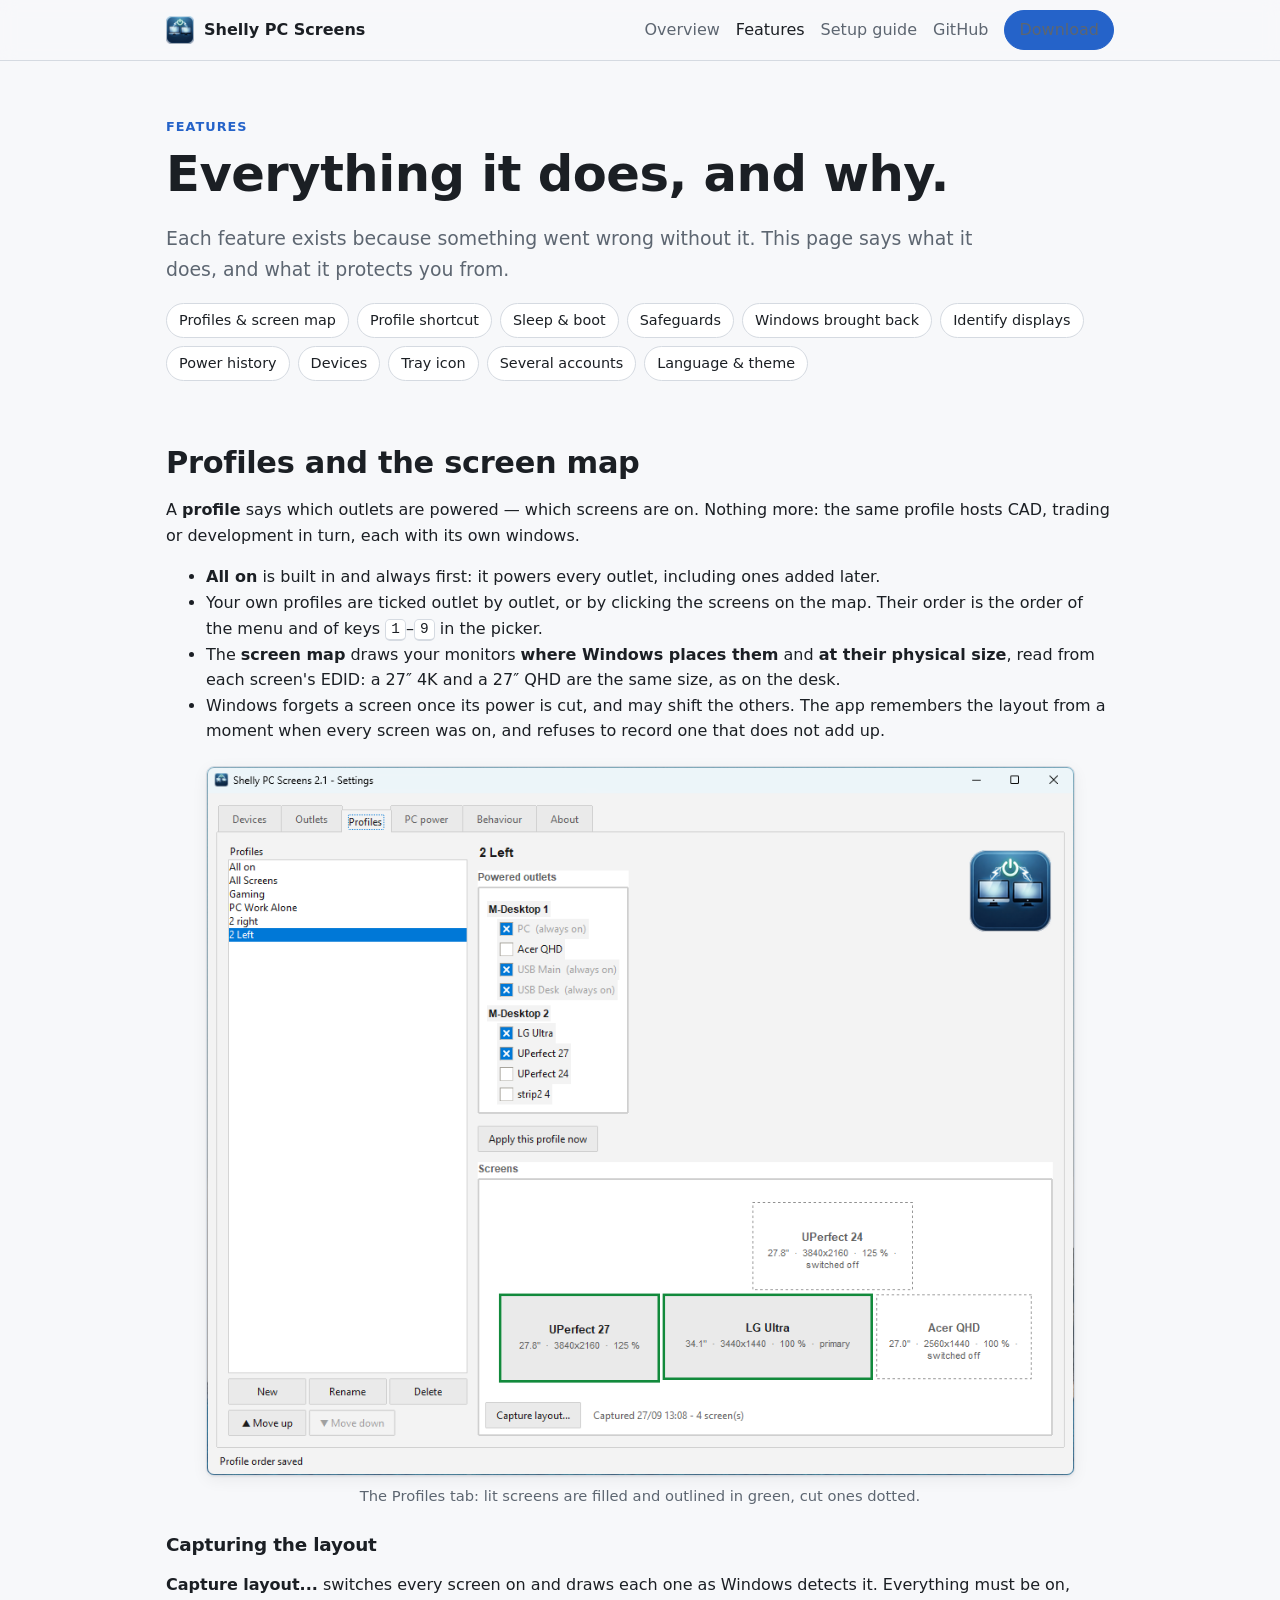
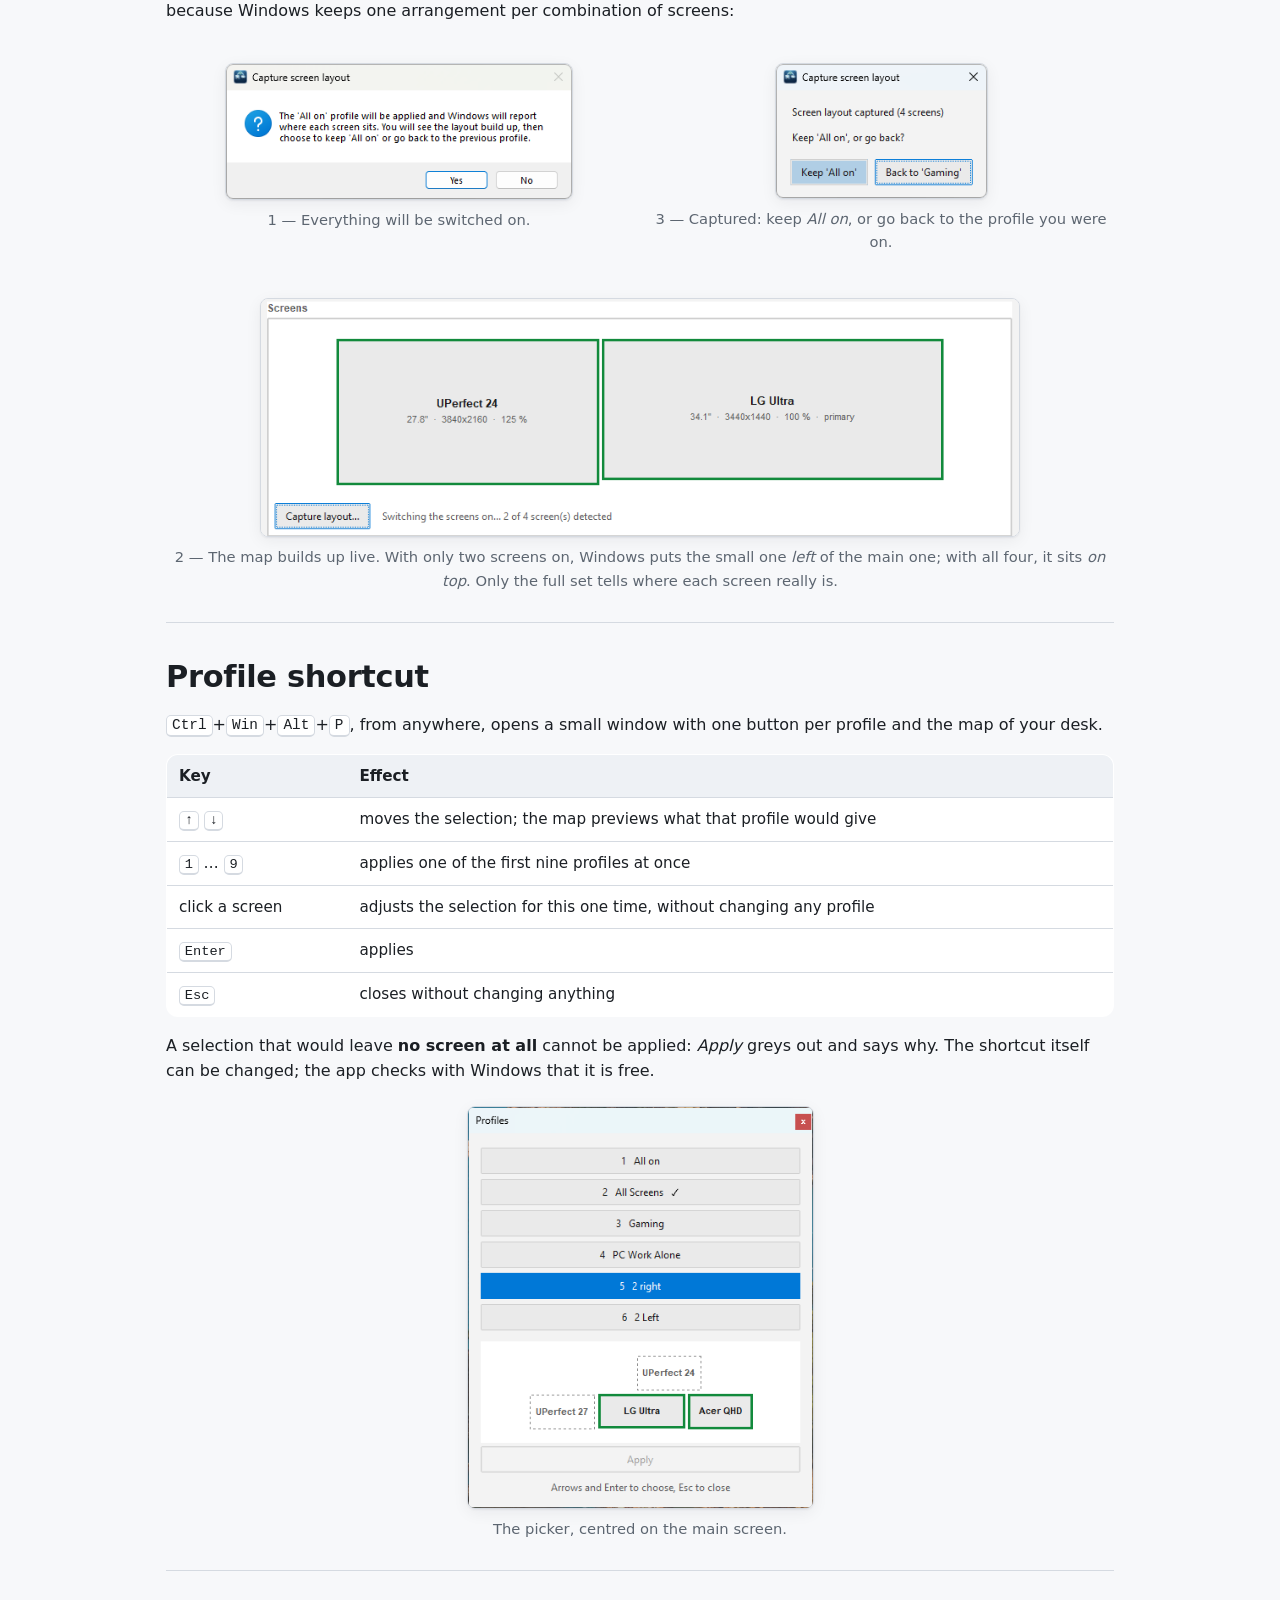
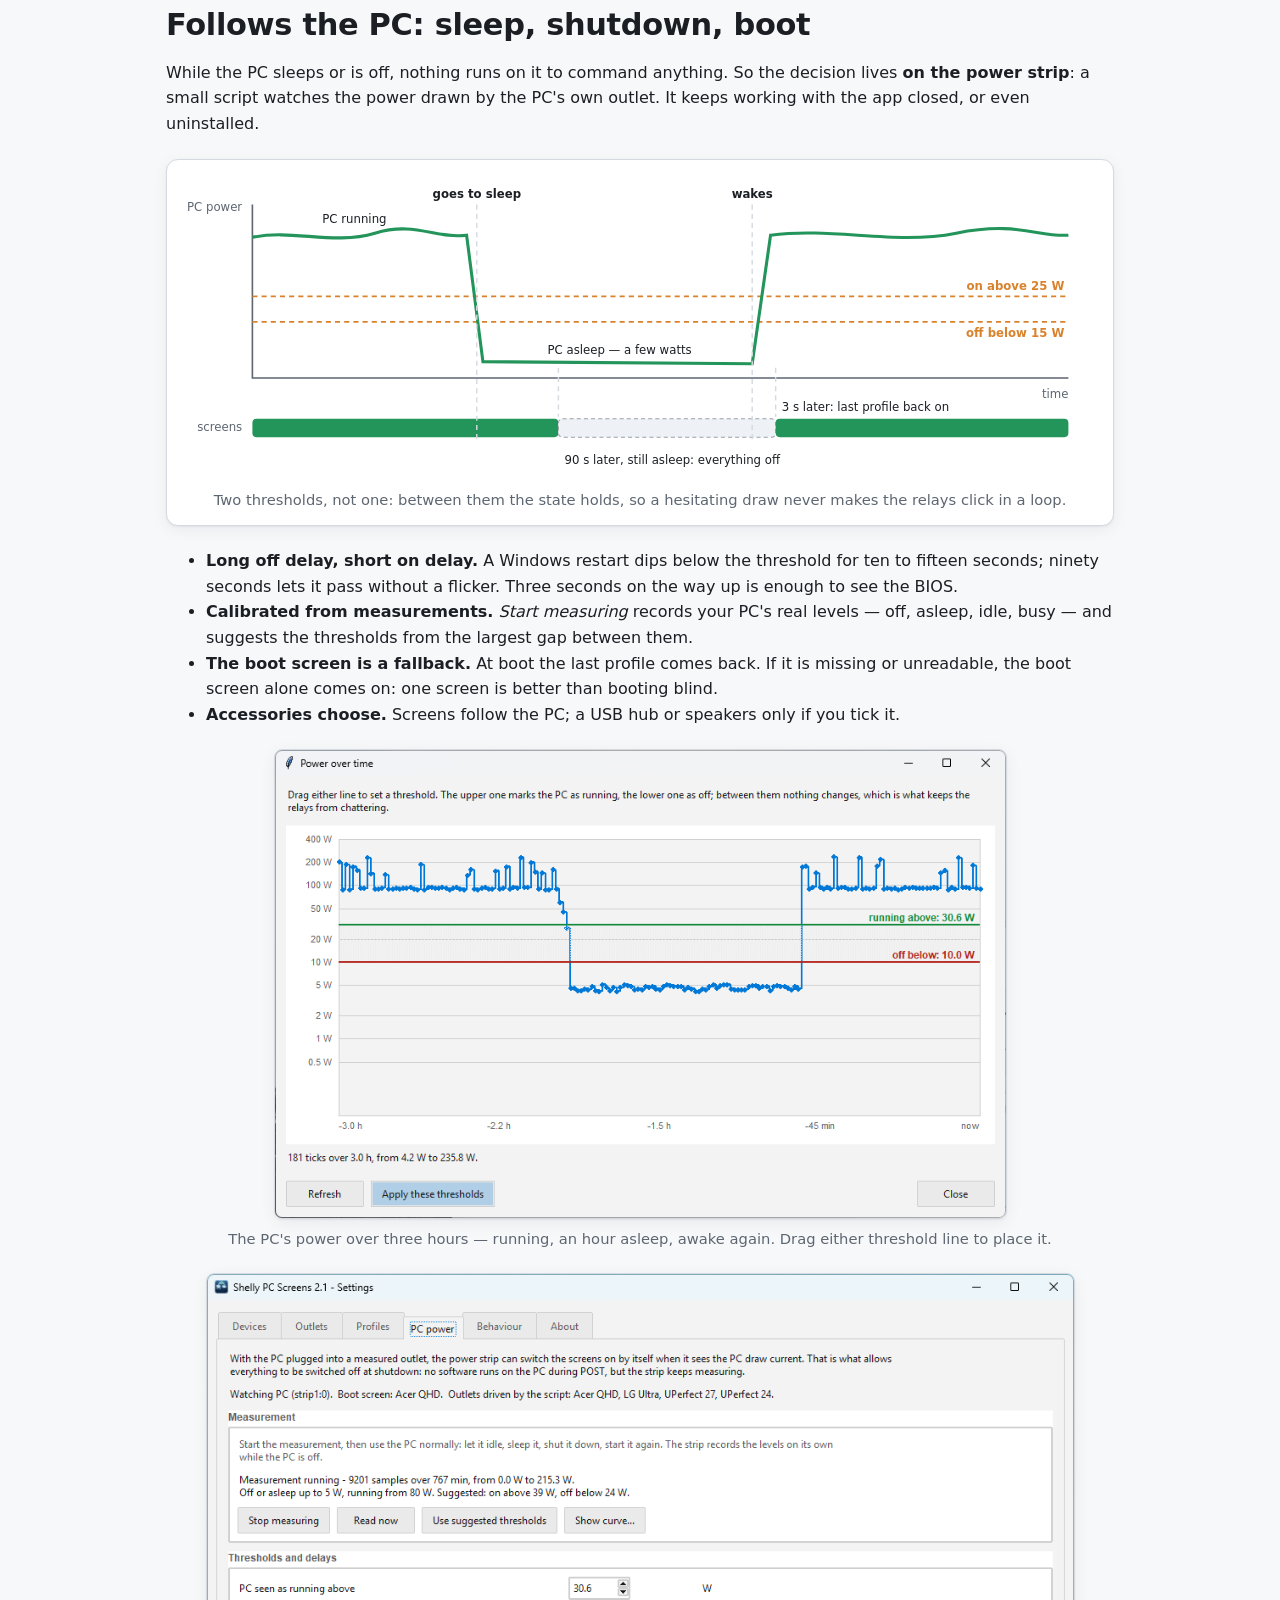
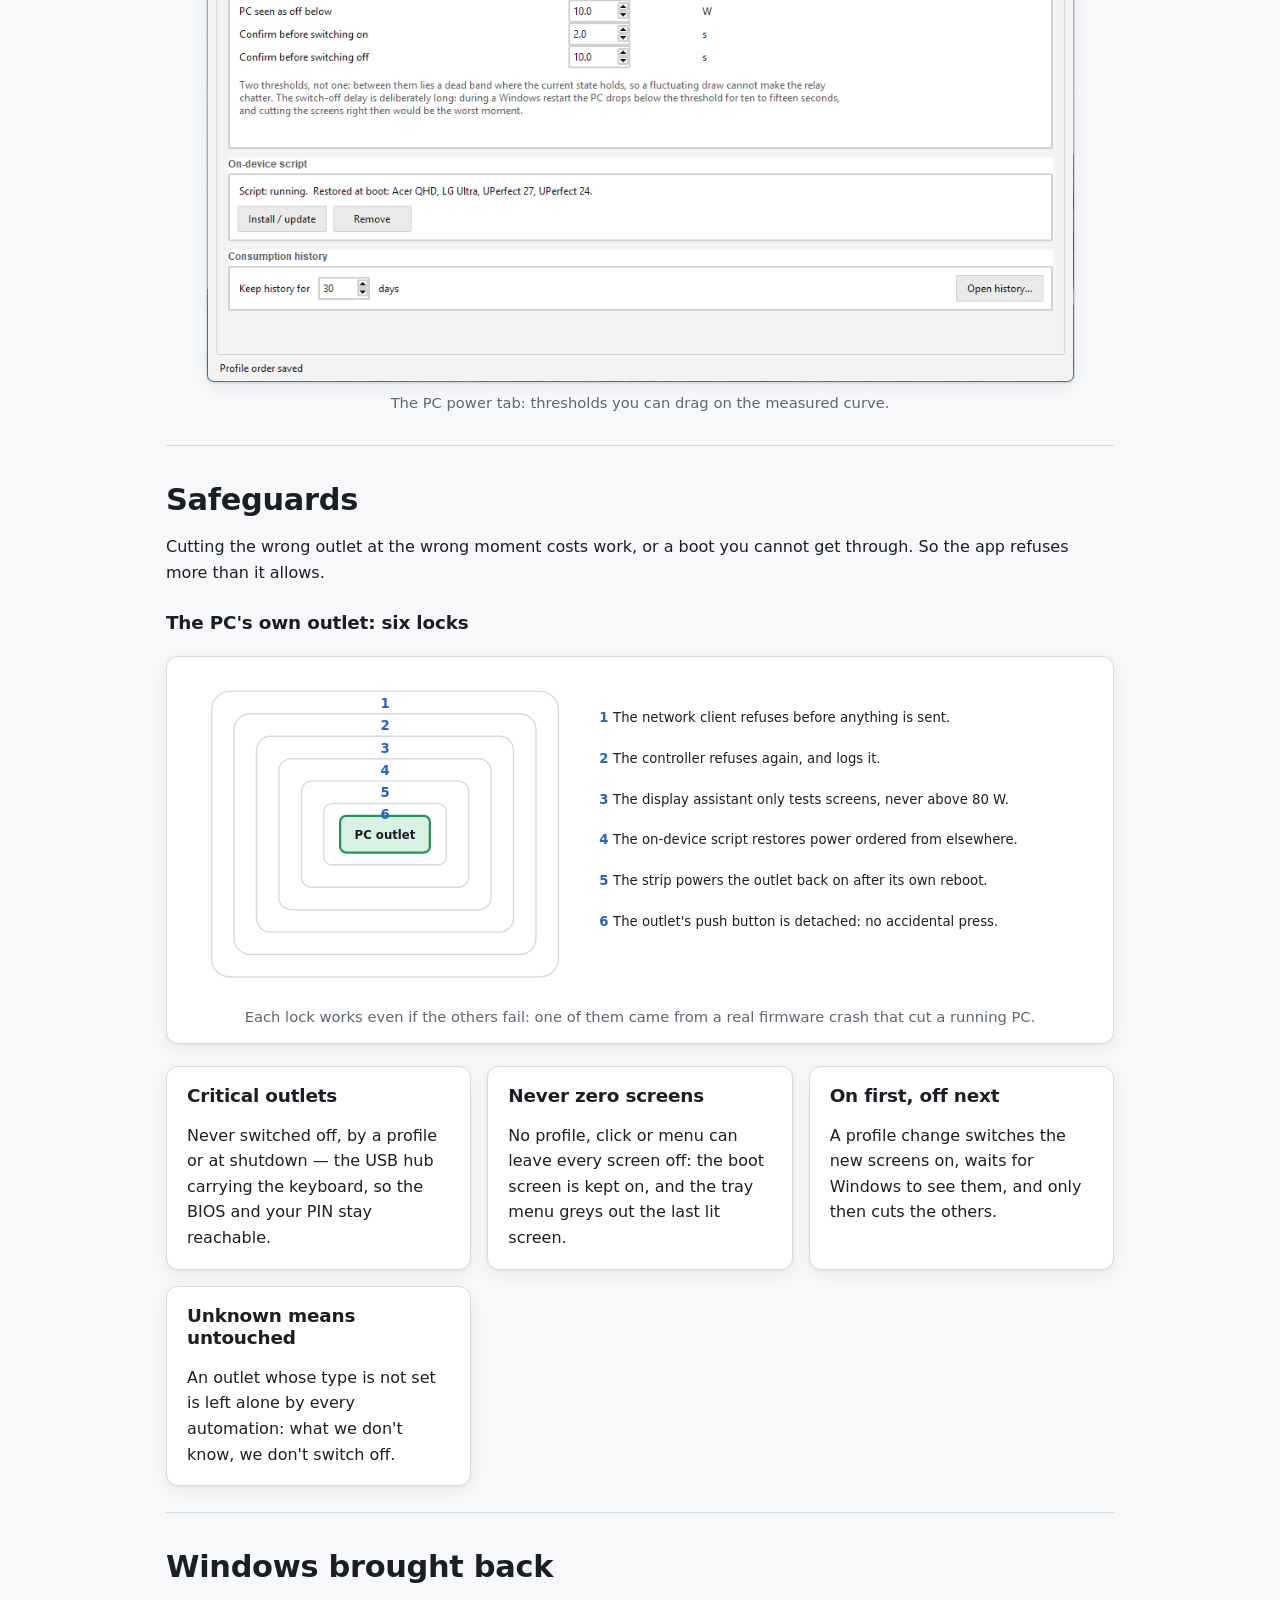
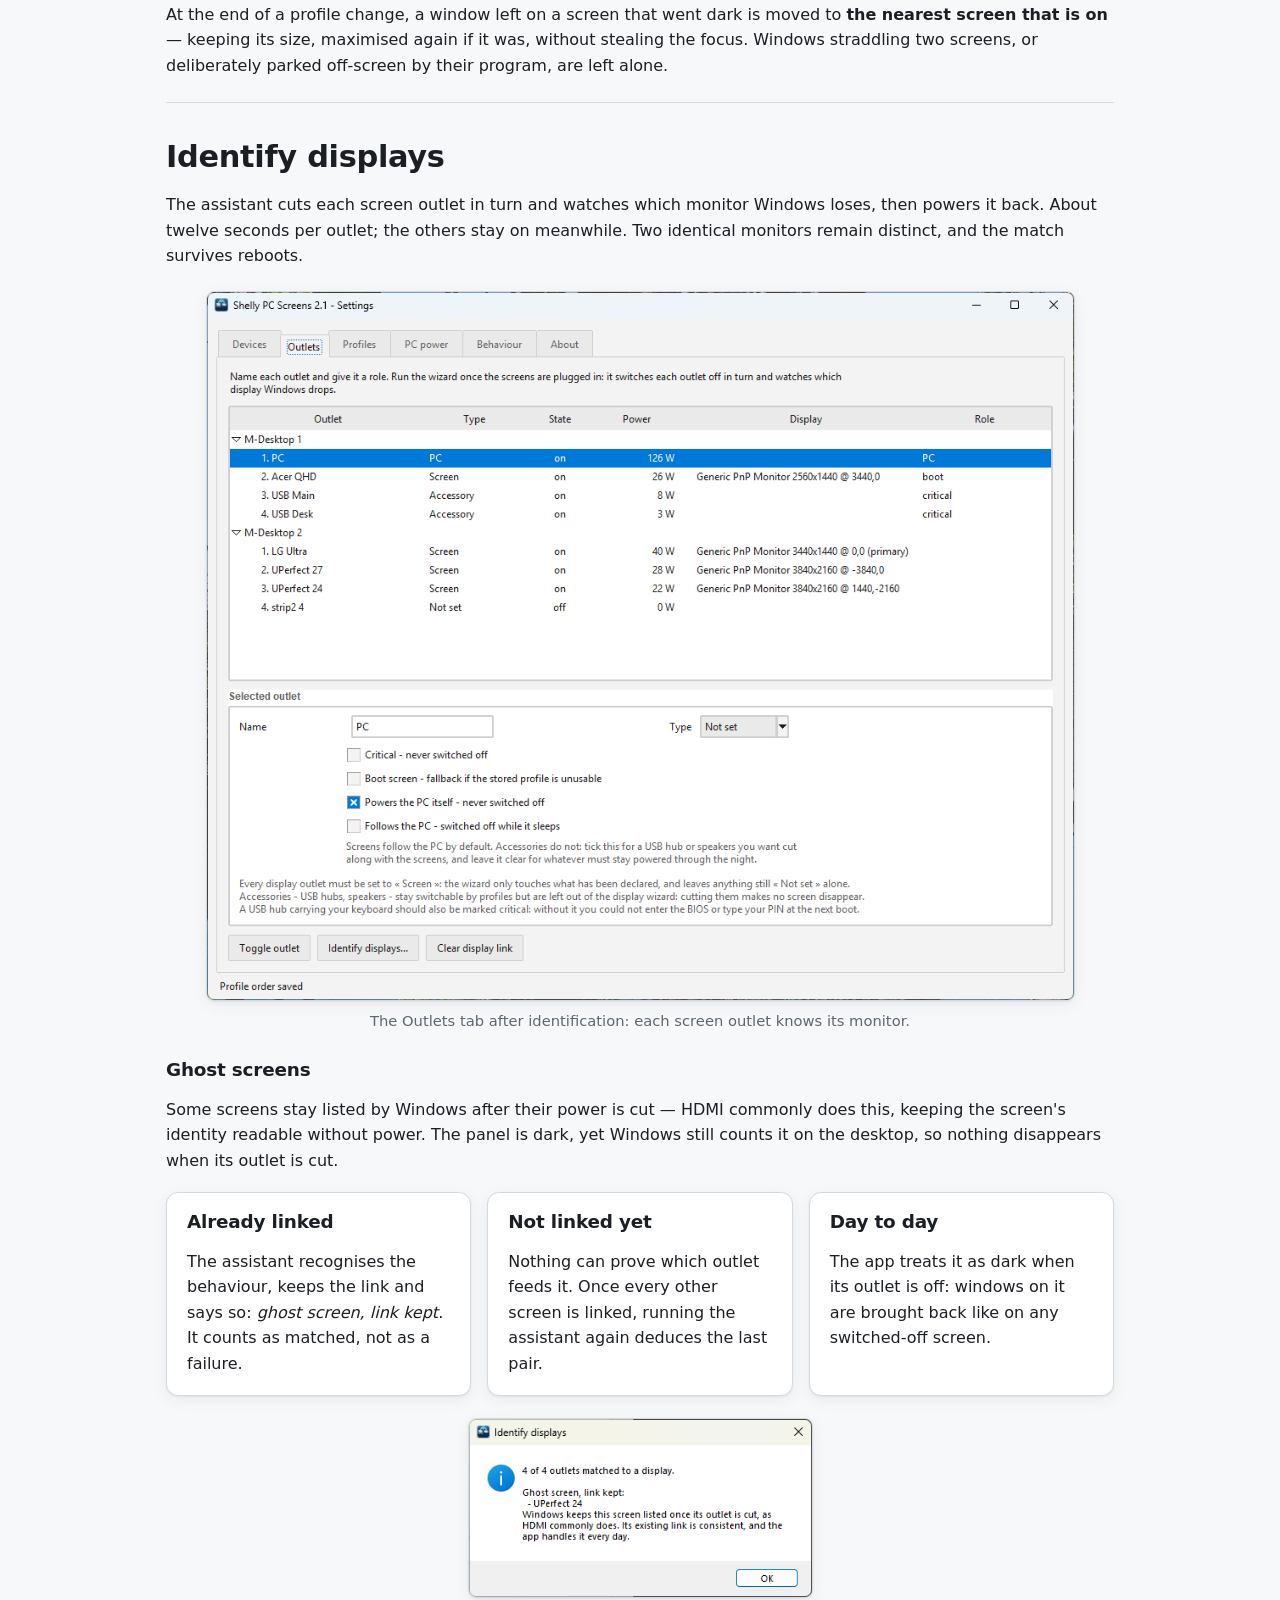
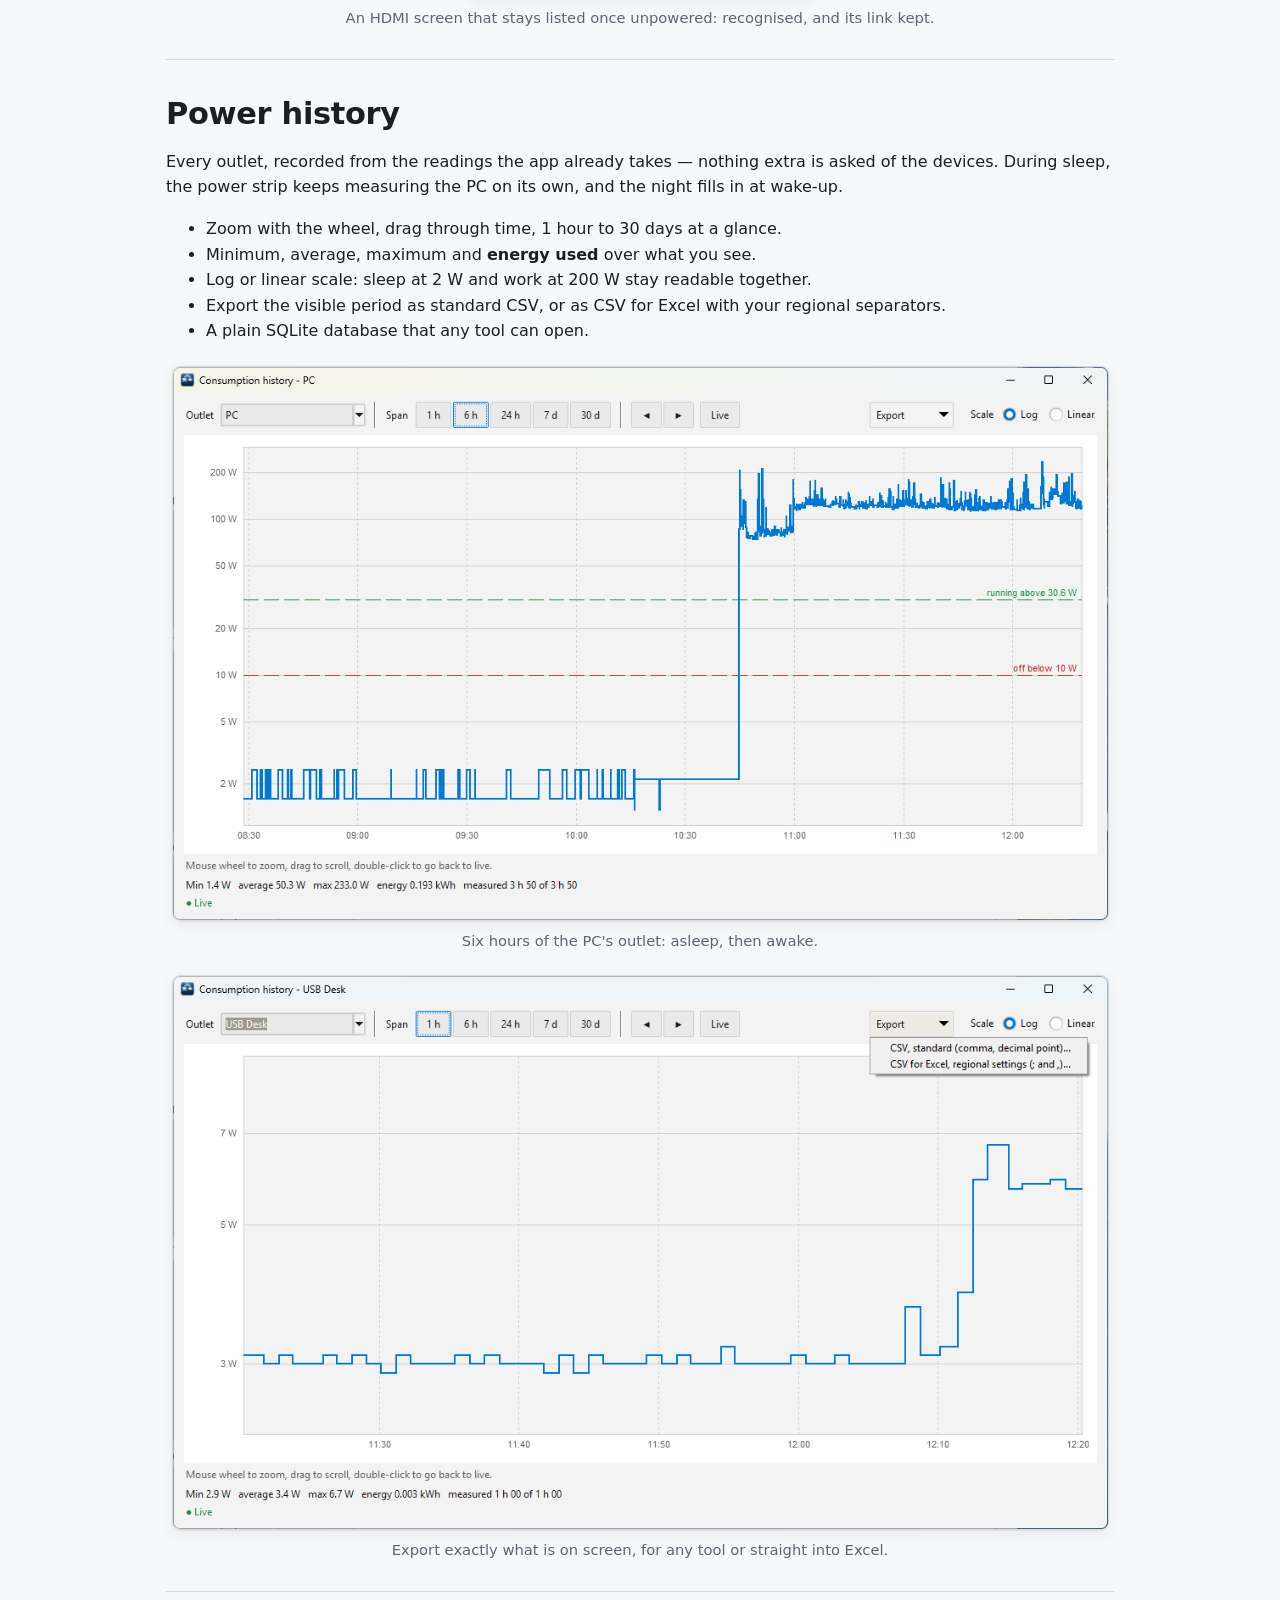
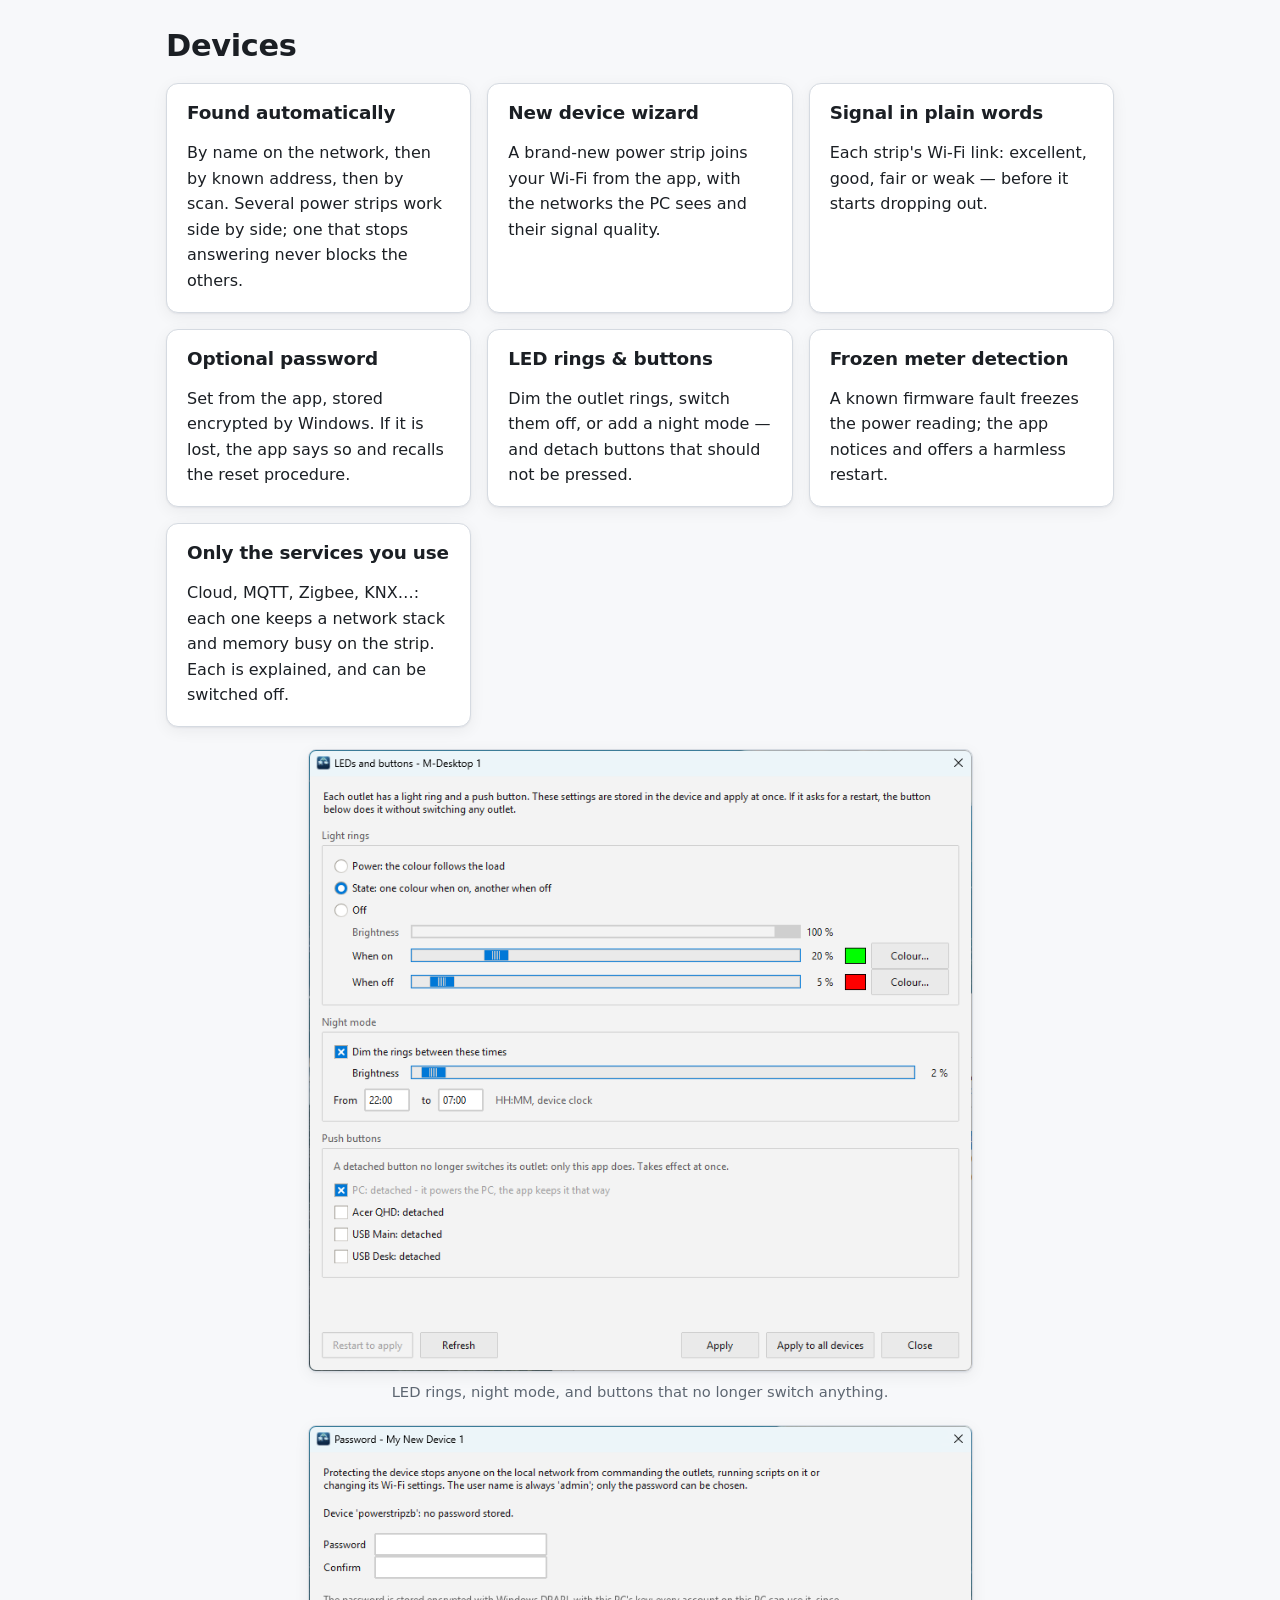
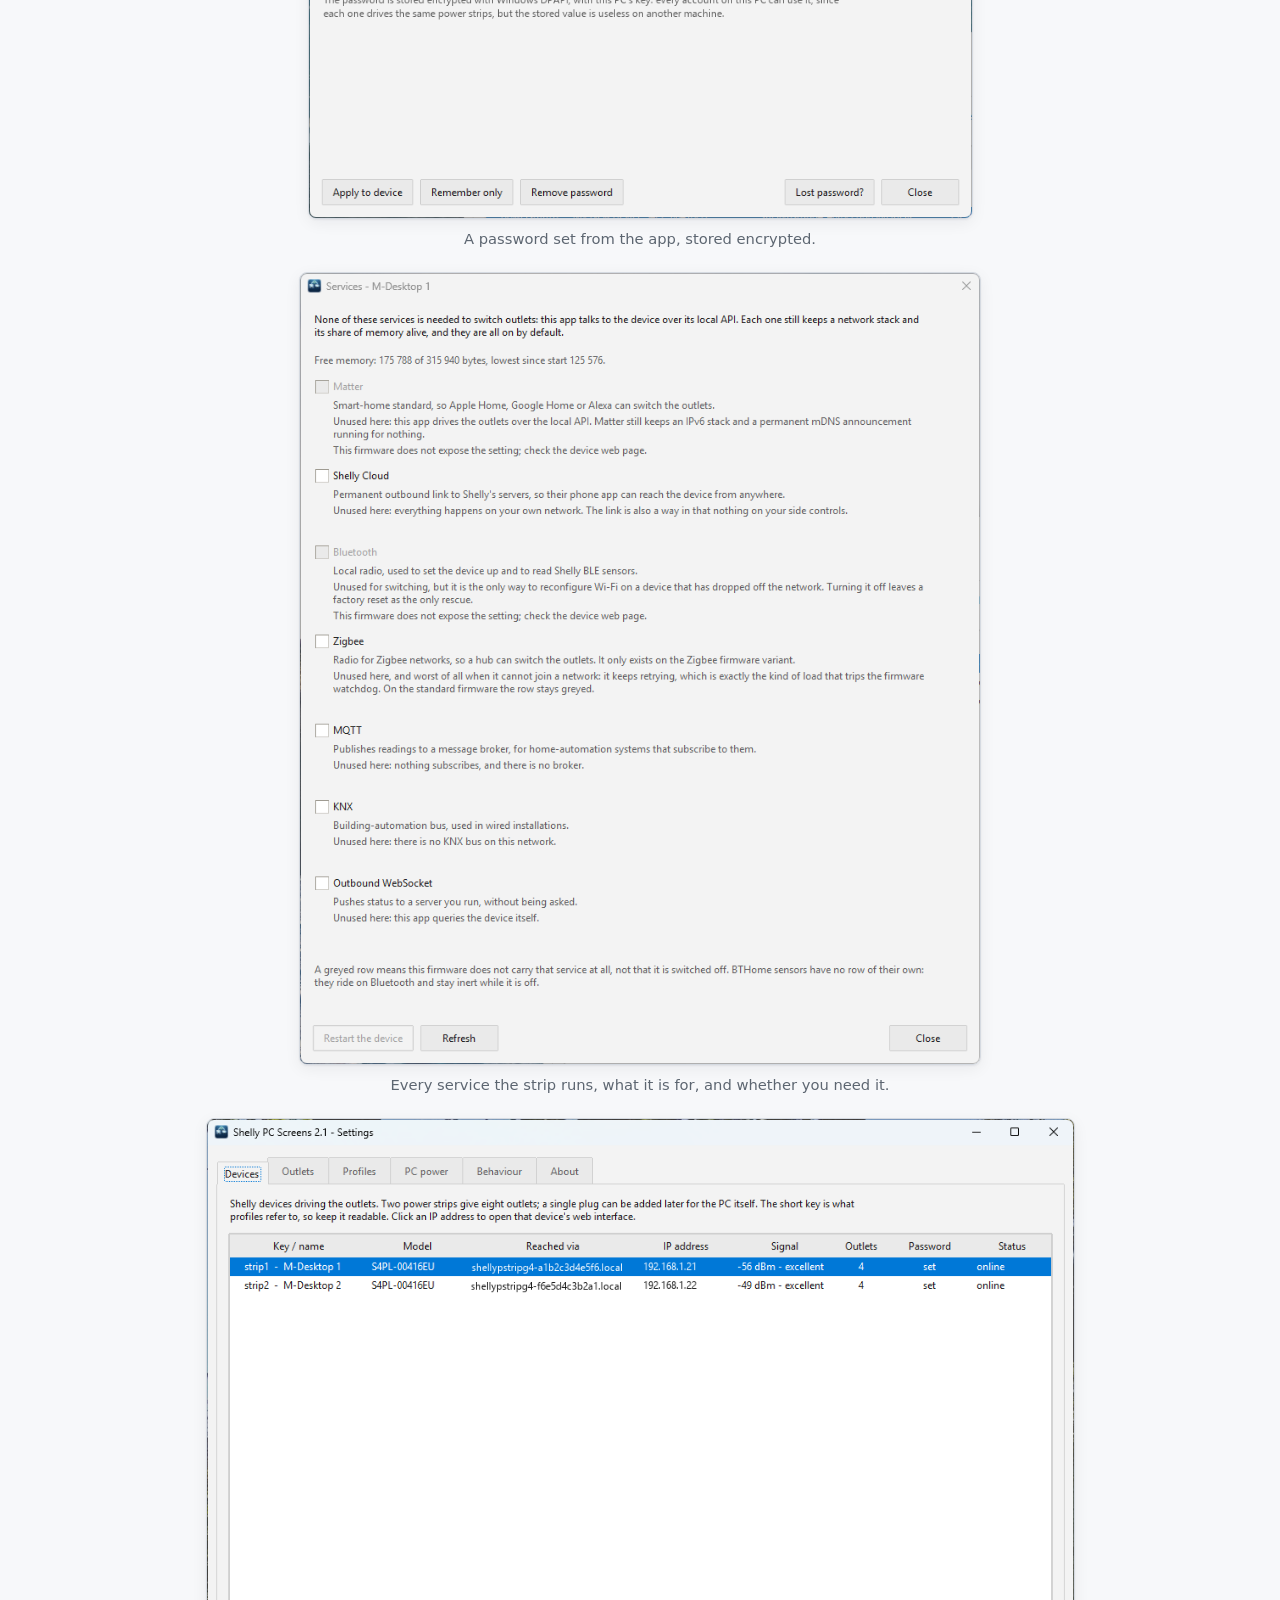
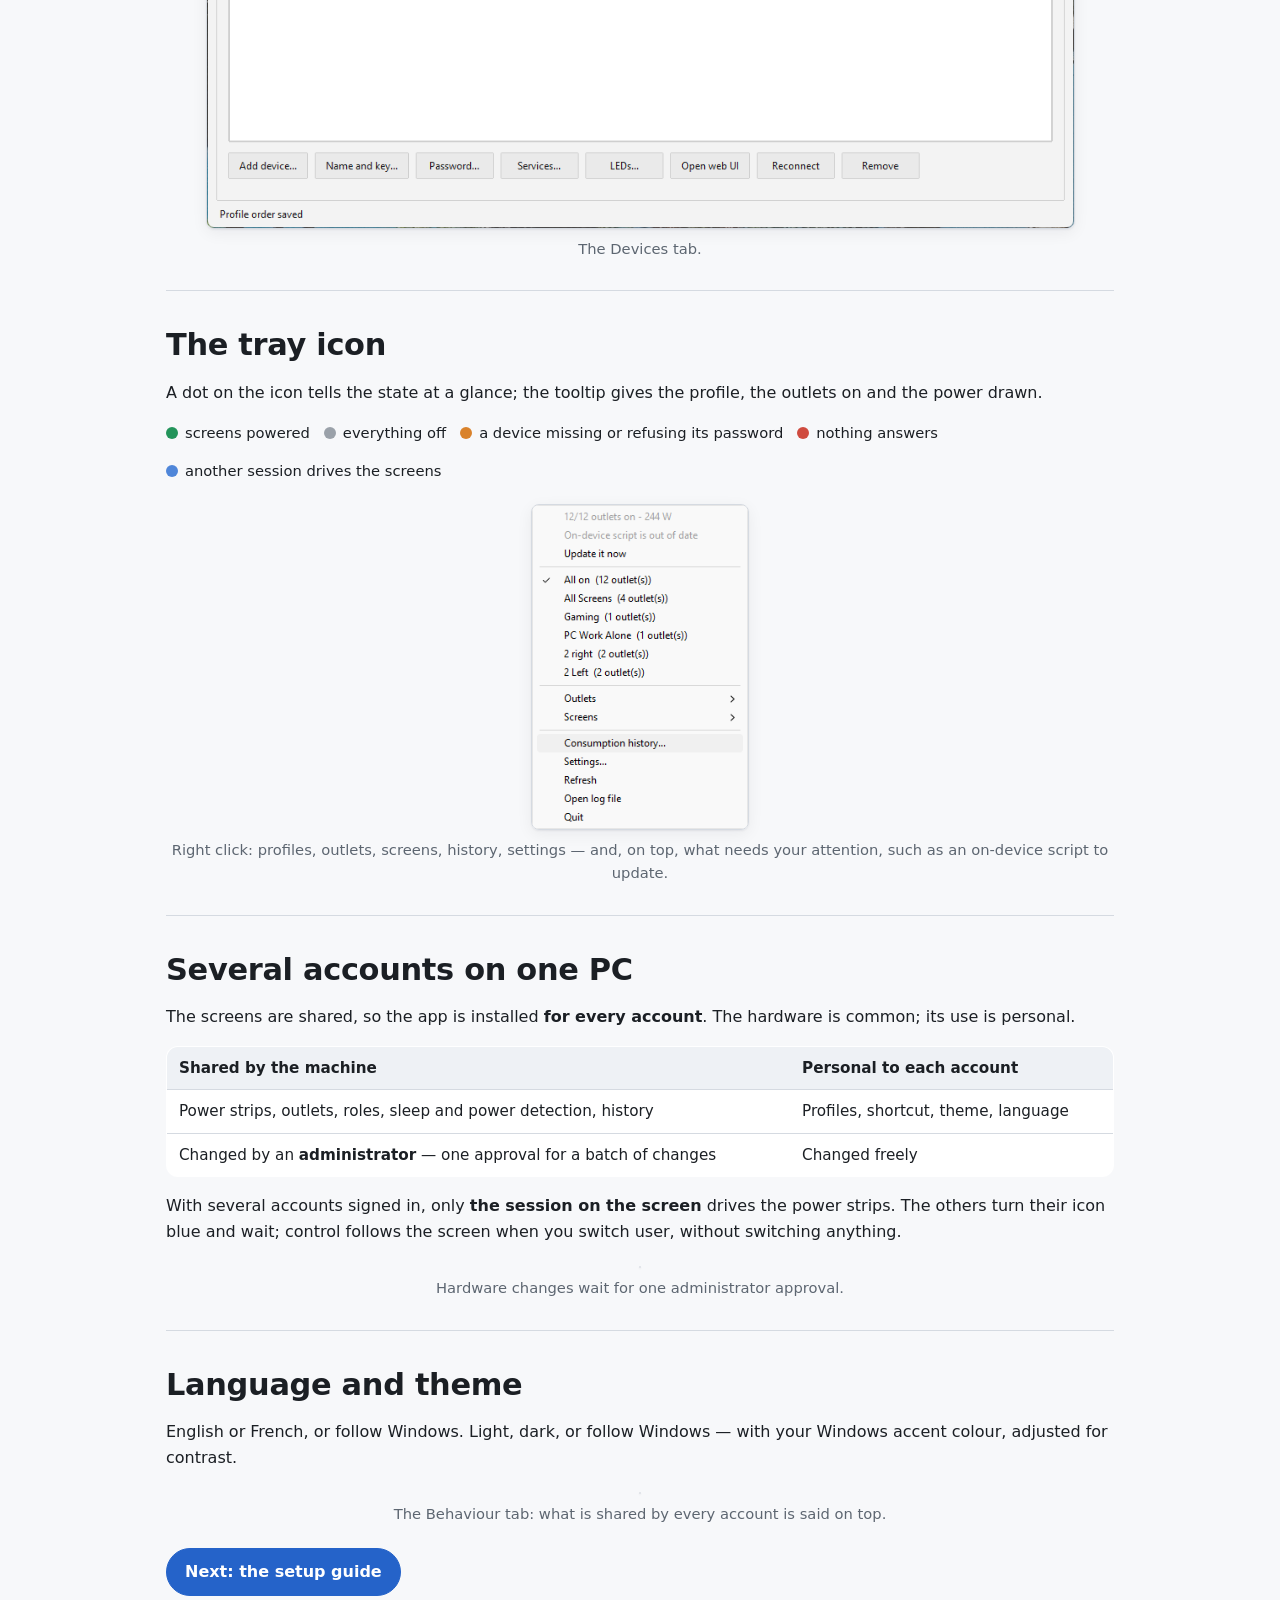
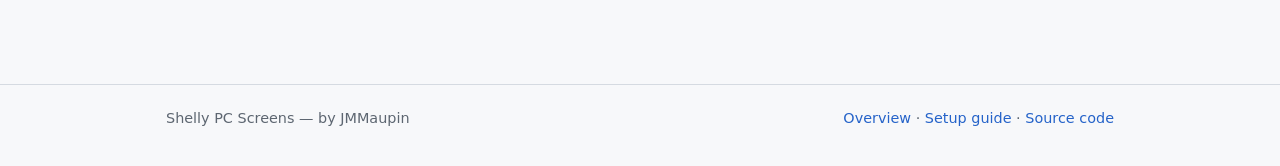
==== commit 73aeef9e: "feat: Enhance screenshot handling and layout adjustments in documentation" ====
--- a/docs/features.html
+++ b/docs/features.html
@@ -94,7 +94,7 @@
     <tr><td><kbd>Esc</kbd></td><td>closes without changing anything</td></tr>
   </table></div>
   <p>A selection that would leave <strong>no screen at all</strong> cannot be applied: <em>Apply</em> greys out and says why. The shortcut itself can be changed; the app checks with Windows that it is free.</p>
-  <figure class="shot narrow">
+  <figure class="shot">
     <img src="screenshots/profile-picker.png" alt="The profile picker window" loading="lazy" onerror="this.parentElement.classList.add('missing')">
     <div class="placeholder"><strong>Screenshot to come</strong><code>screenshots/profile-picker.png</code></div>
     <figcaption>The picker, centred on the main screen.</figcaption>
@@ -228,7 +228,7 @@
       <p>The app treats it as dark when its outlet is off: windows on it are brought back like on any switched-off screen.</p>
     </div>
   </div>
-  <figure class="shot narrow">
+  <figure class="shot">
     <img src="screenshots/identify-result.png" alt="Identify displays result: 4 of 4 outlets matched, UPerfect 24 reported as a ghost screen whose link is kept" loading="lazy" onerror="this.parentElement.classList.add('missing')">
     <div class="placeholder"><strong>Screenshot to come</strong><code>screenshots/identify-result.png</code></div>
     <figcaption>An HDMI screen that stays listed once unpowered: recognised, and its link kept.</figcaption>
@@ -268,19 +268,17 @@
     <div class="card"><h3>Frozen meter detection</h3><p>A known firmware fault freezes the power reading; the app notices and offers a harmless restart.</p></div>
     <div class="card"><h3>Only the services you use</h3><p>Cloud, MQTT, Zigbee, KNX…: each one keeps a network stack and memory busy on the strip. Each is explained, and can be switched off.</p></div>
   </div>
-  <div class="grid">
-    <figure class="shot">
-      <img src="screenshots/leds-dialog.png" alt="LEDs and buttons dialog: ring colours when on and off, night mode from 22:00 to 07:00, detached buttons" loading="lazy" onerror="this.parentElement.classList.add('missing')">
-      <div class="placeholder"><strong>Screenshot to come</strong><code>screenshots/leds-dialog.png</code></div>
-      <figcaption>LED rings, night mode, and buttons that no longer switch anything.</figcaption>
-    </figure>
-    <figure class="shot">
-      <img src="screenshots/password-dialog.png" alt="Password dialog: apply to the device, remember only, or remove" loading="lazy" onerror="this.parentElement.classList.add('missing')">
-      <div class="placeholder"><strong>Screenshot to come</strong><code>screenshots/password-dialog.png</code></div>
-      <figcaption>A password set from the app, stored encrypted.</figcaption>
-    </figure>
-  </div>
-  <figure class="shot narrow">
+  <figure class="shot">
+    <img src="screenshots/leds-dialog.png" alt="LEDs and buttons dialog: ring colours when on and off, night mode from 22:00 to 07:00, detached buttons" loading="lazy" onerror="this.parentElement.classList.add('missing')">
+    <div class="placeholder"><strong>Screenshot to come</strong><code>screenshots/leds-dialog.png</code></div>
+    <figcaption>LED rings, night mode, and buttons that no longer switch anything.</figcaption>
+  </figure>
+  <figure class="shot">
+    <img src="screenshots/password-dialog.png" alt="Password dialog: apply to the device, remember only, or remove" loading="lazy" onerror="this.parentElement.classList.add('missing')">
+    <div class="placeholder"><strong>Screenshot to come</strong><code>screenshots/password-dialog.png</code></div>
+    <figcaption>A password set from the app, stored encrypted.</figcaption>
+  </figure>
+  <figure class="shot">
     <img src="screenshots/services-dialog.png" alt="Services dialog listing Matter, Shelly Cloud, Bluetooth, Zigbee, MQTT, KNX and outbound WebSocket, each with what it does and why it is unused here" loading="lazy" onerror="this.parentElement.classList.add('missing')">
     <div class="placeholder"><strong>Screenshot to come</strong><code>screenshots/services-dialog.png</code></div>
     <figcaption>Every service the strip runs, what it is for, and whether you need it.</figcaption>
@@ -302,7 +300,7 @@
     <span><i class="dot" style="background:var(--danger)"></i>nothing answers</span>
     <span><i class="dot" style="background:var(--passive)"></i>another session drives the screens</span>
   </div>
-  <figure class="shot narrow">
+  <figure class="shot">
     <img src="screenshots/tray-menu.png" alt="The tray icon menu with profiles, outlets and screens" loading="lazy" onerror="this.parentElement.classList.add('missing')">
     <div class="placeholder"><strong>Screenshot to come</strong><code>screenshots/tray-menu.png</code></div>
     <figcaption>Right click: profiles, outlets, screens, history, settings — and, on top, what needs your attention, such as an on-device script to update.</figcaption>
@@ -345,5 +343,6 @@
   </div>
 </footer>
 
+<script src="assets/site.js"></script>
 </body>
 </html>
--- a/docs/assets/style.css
+++ b/docs/assets/style.css
@@ -253,11 +253,16 @@
 
 /* -------------------------------------------------------- screenshots */
 
+/* Screenshots keep their own proportions: site.js sets each one to the
+   same fraction of its real size, so the app reads at one size everywhere.
+   They are never enlarged; on a narrow screen they shrink to fit. */
 .shot img {
-  width: 100%;
+  width: auto;
+  max-width: 100%;
   height: auto;
   display: block;
-  border-radius: var(--radius);
+  margin: 0 auto;
+  border-radius: 8px;
   border: 1px solid var(--line);
   box-shadow: var(--shadow);
 }
@@ -279,7 +284,6 @@
   font-size: .92rem;
 }
 .shot.missing .placeholder code { background: transparent; }
-.shot.narrow { max-width: 520px; margin-left: auto; margin-right: auto; }
 
 /* ------------------------------------------------------------- tables */
 
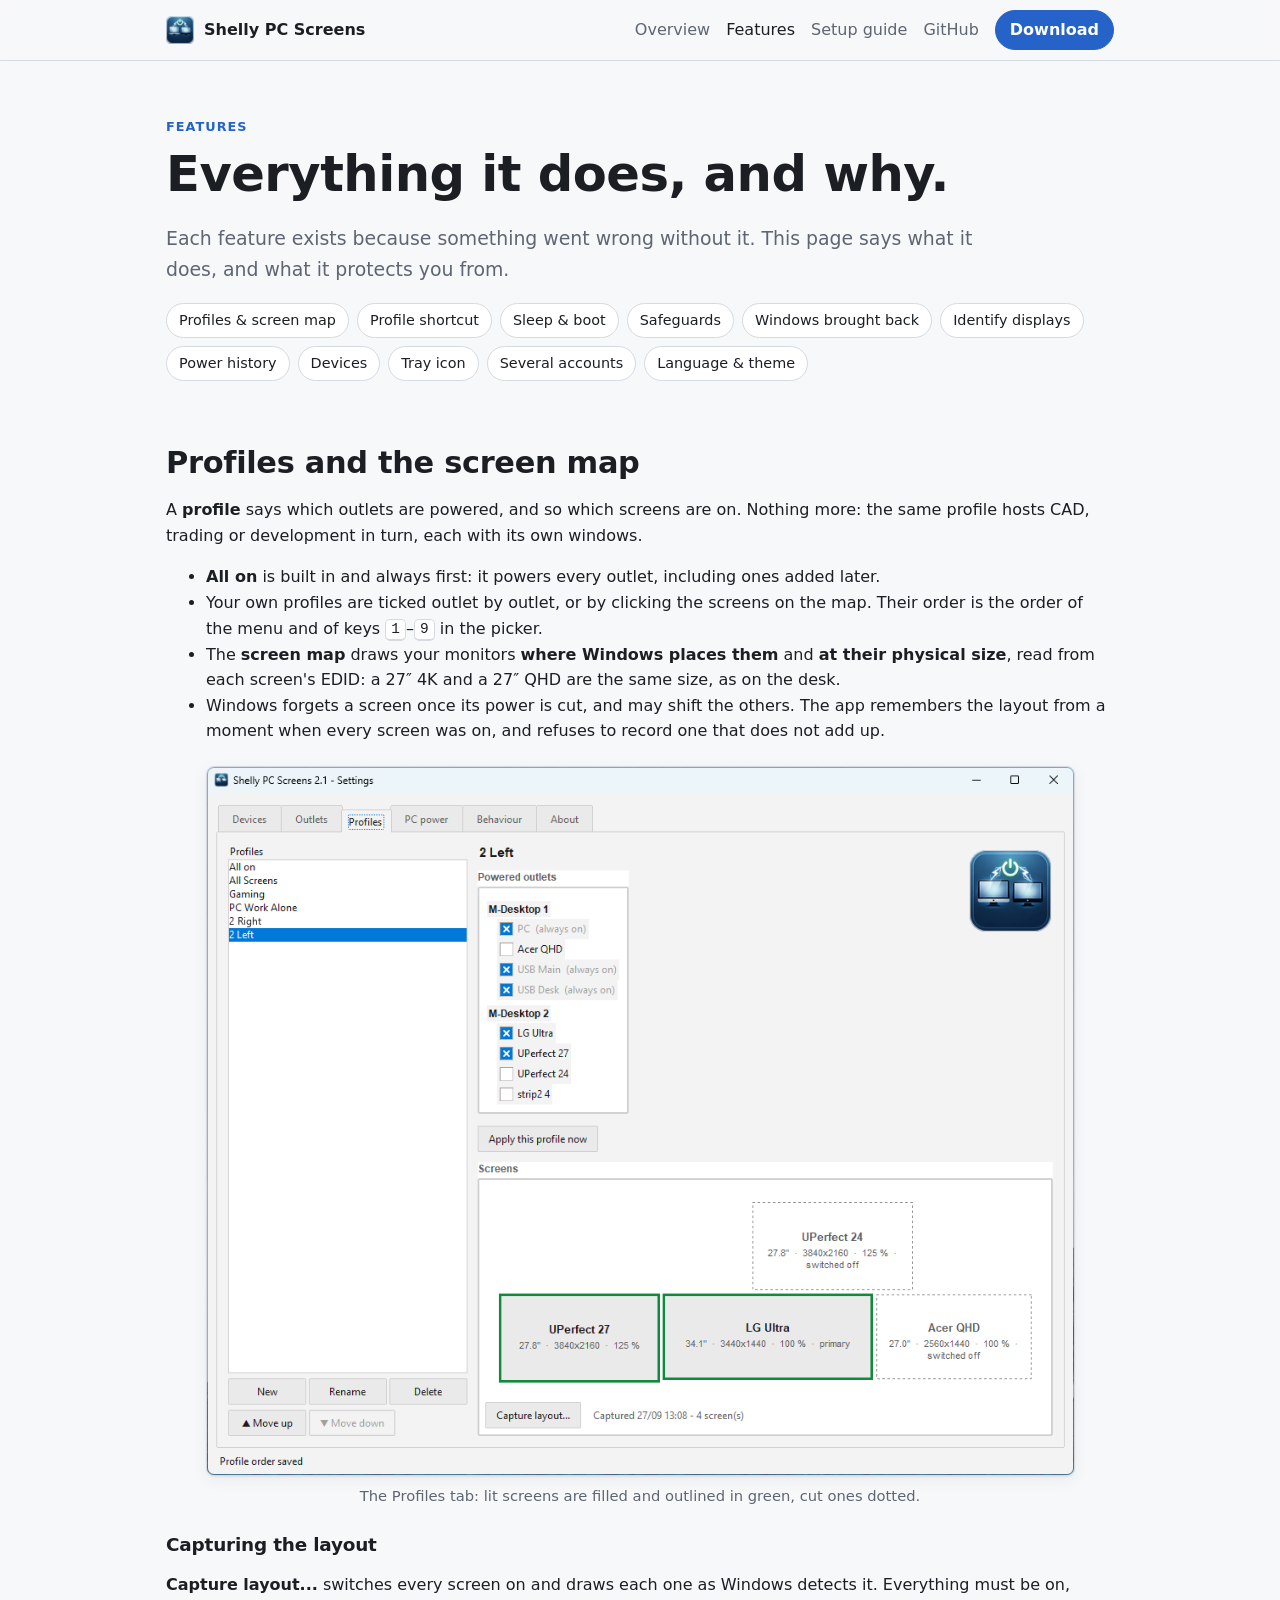
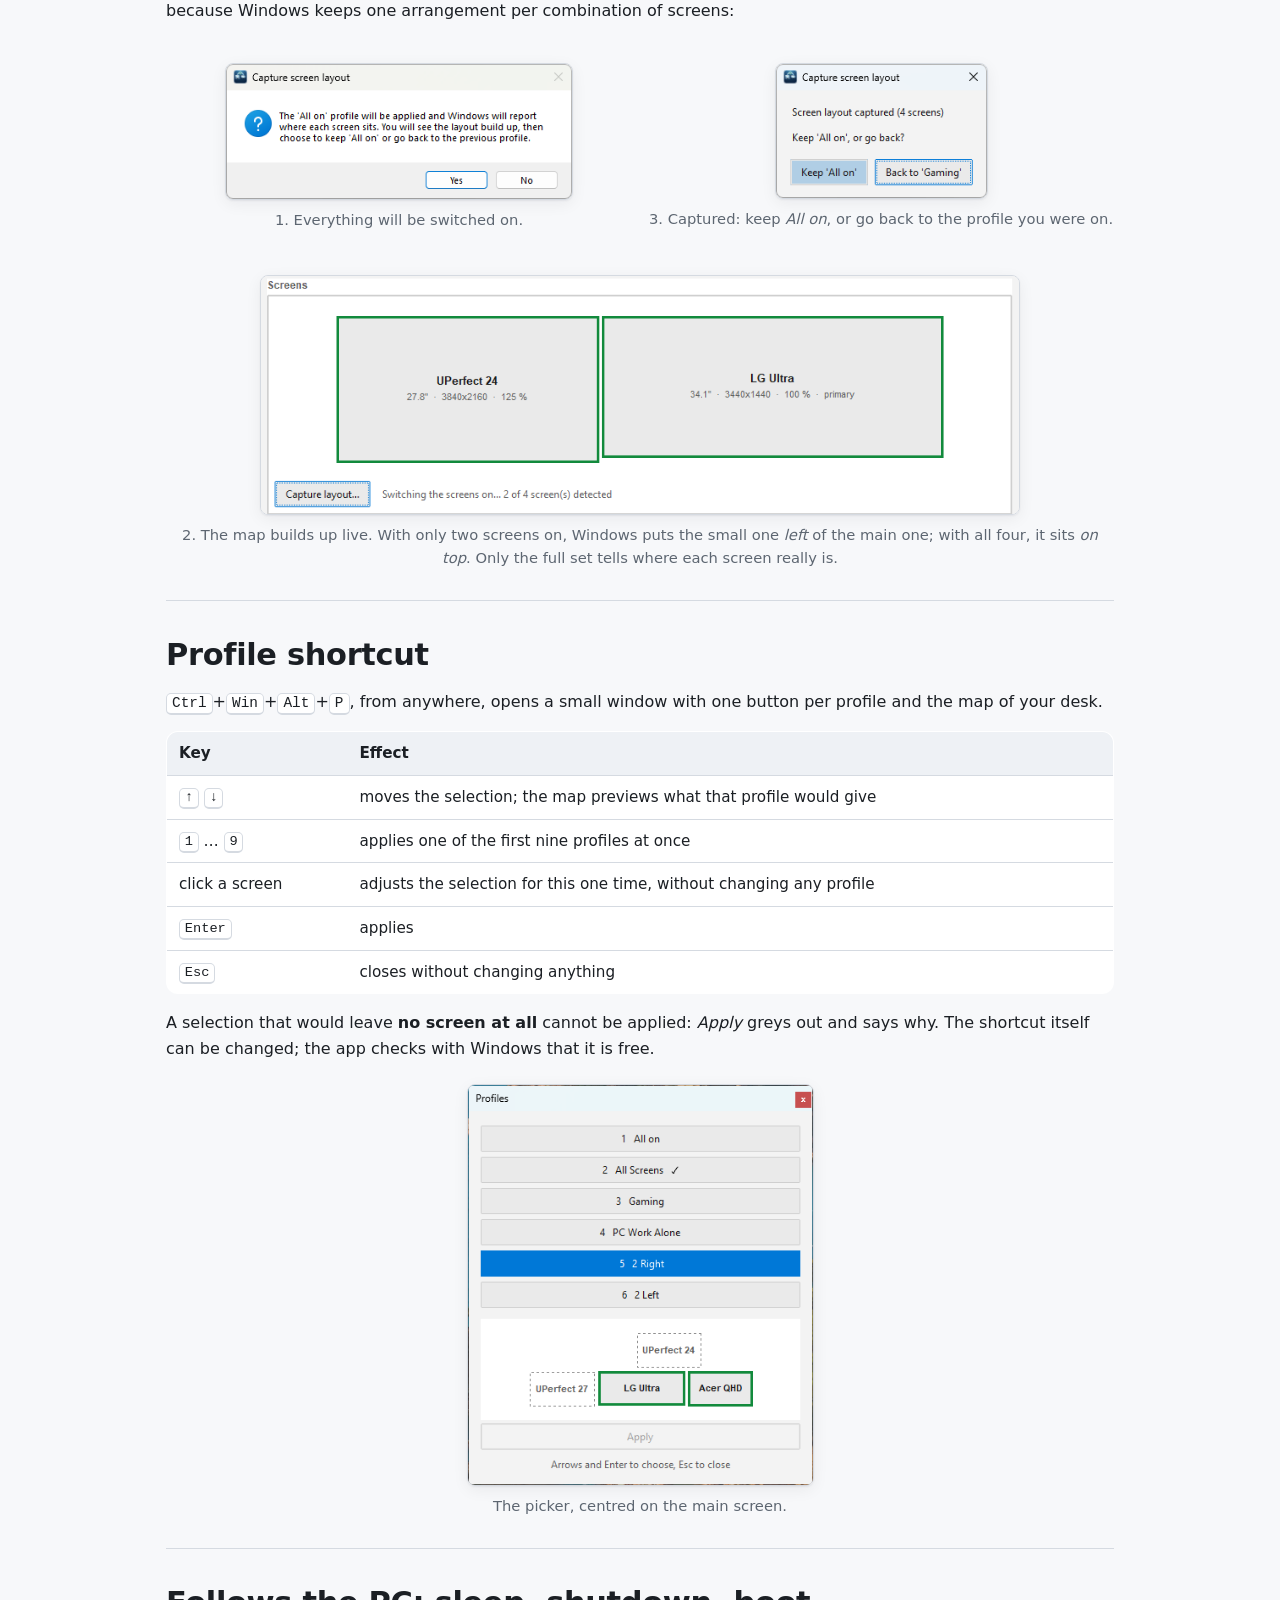
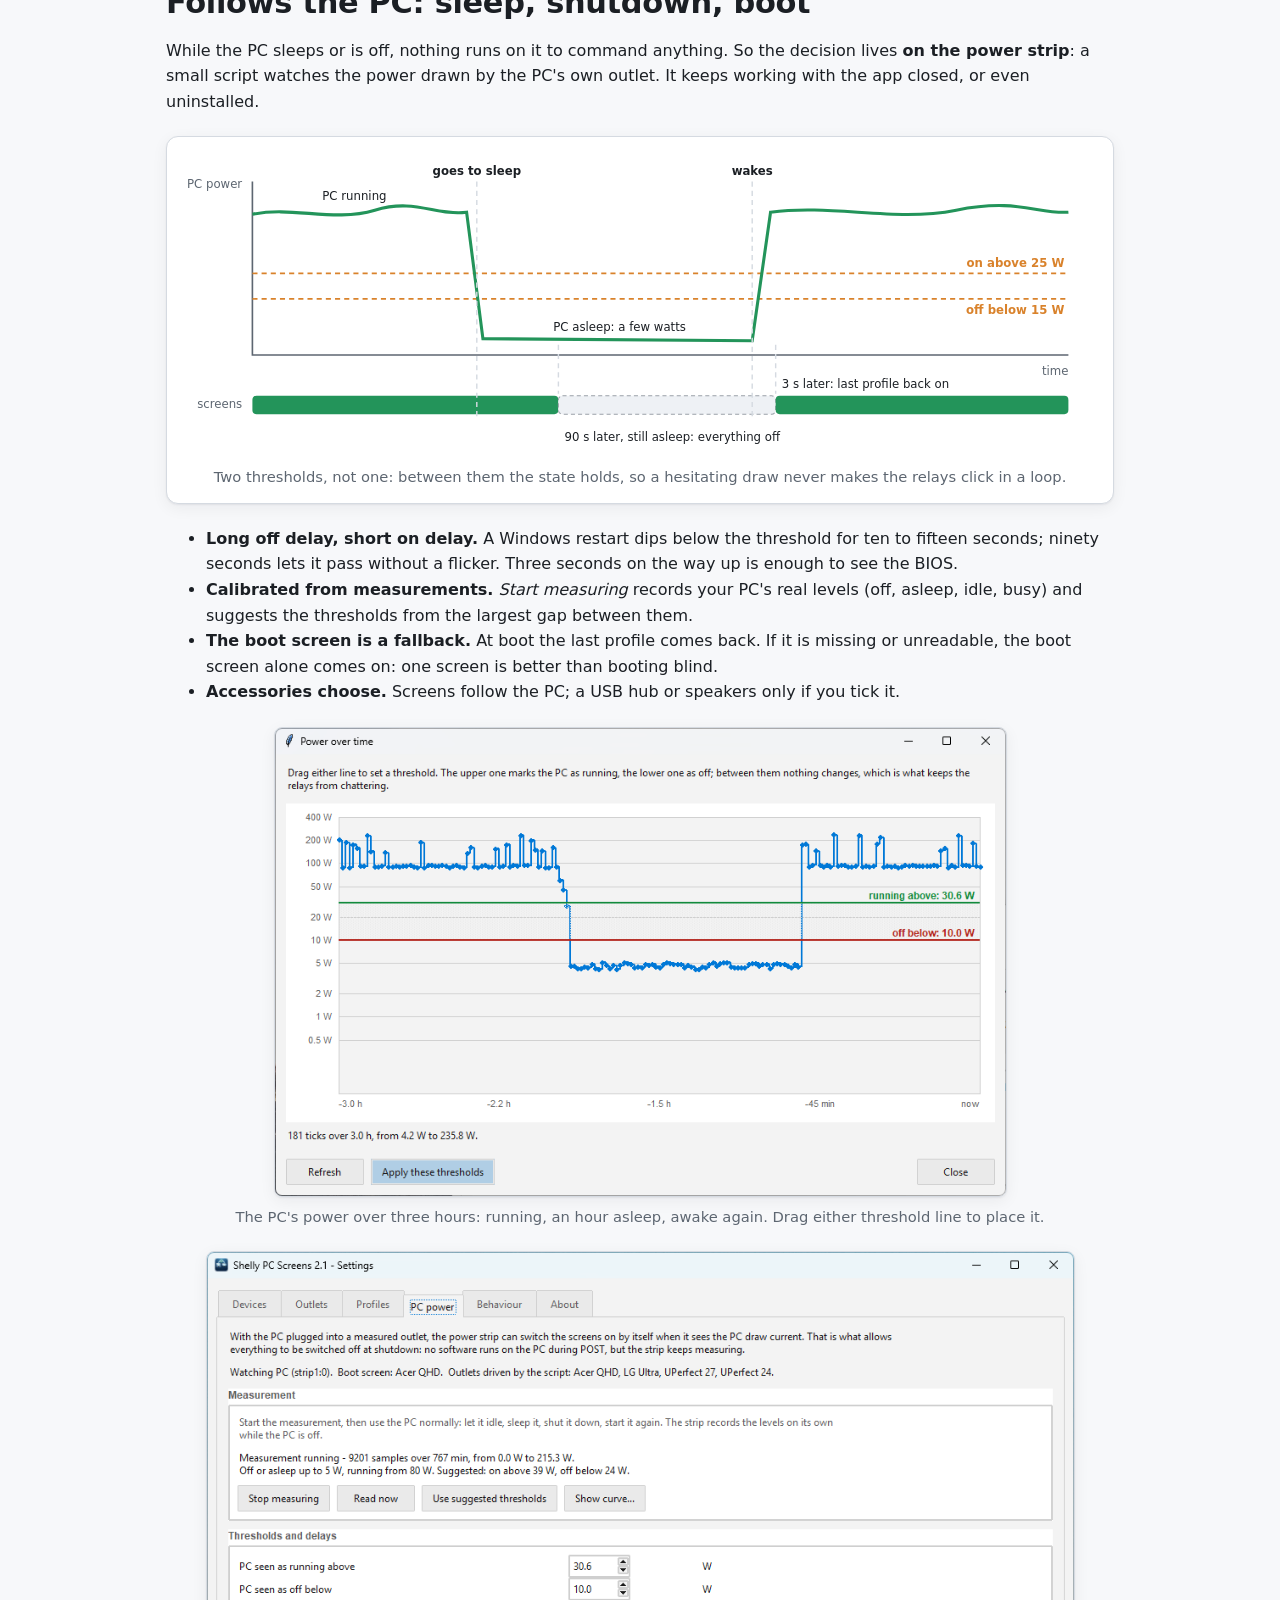
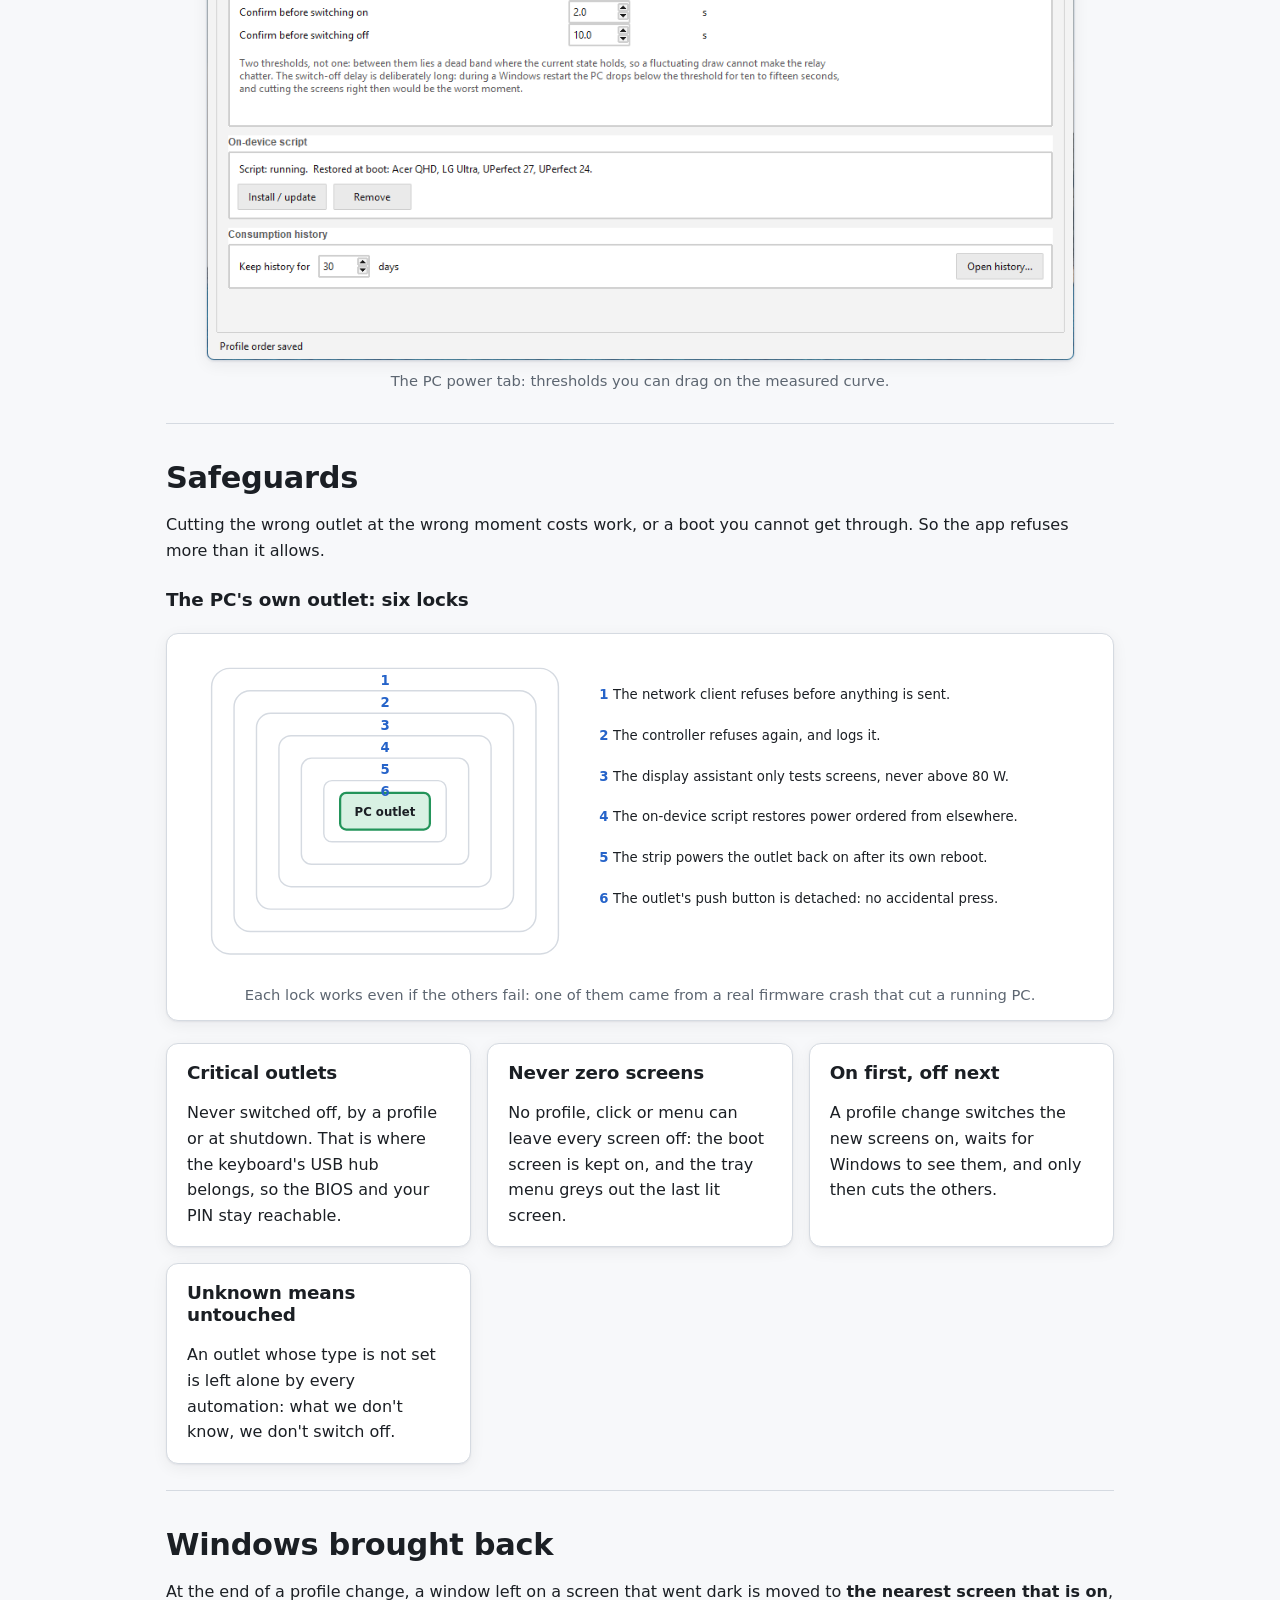
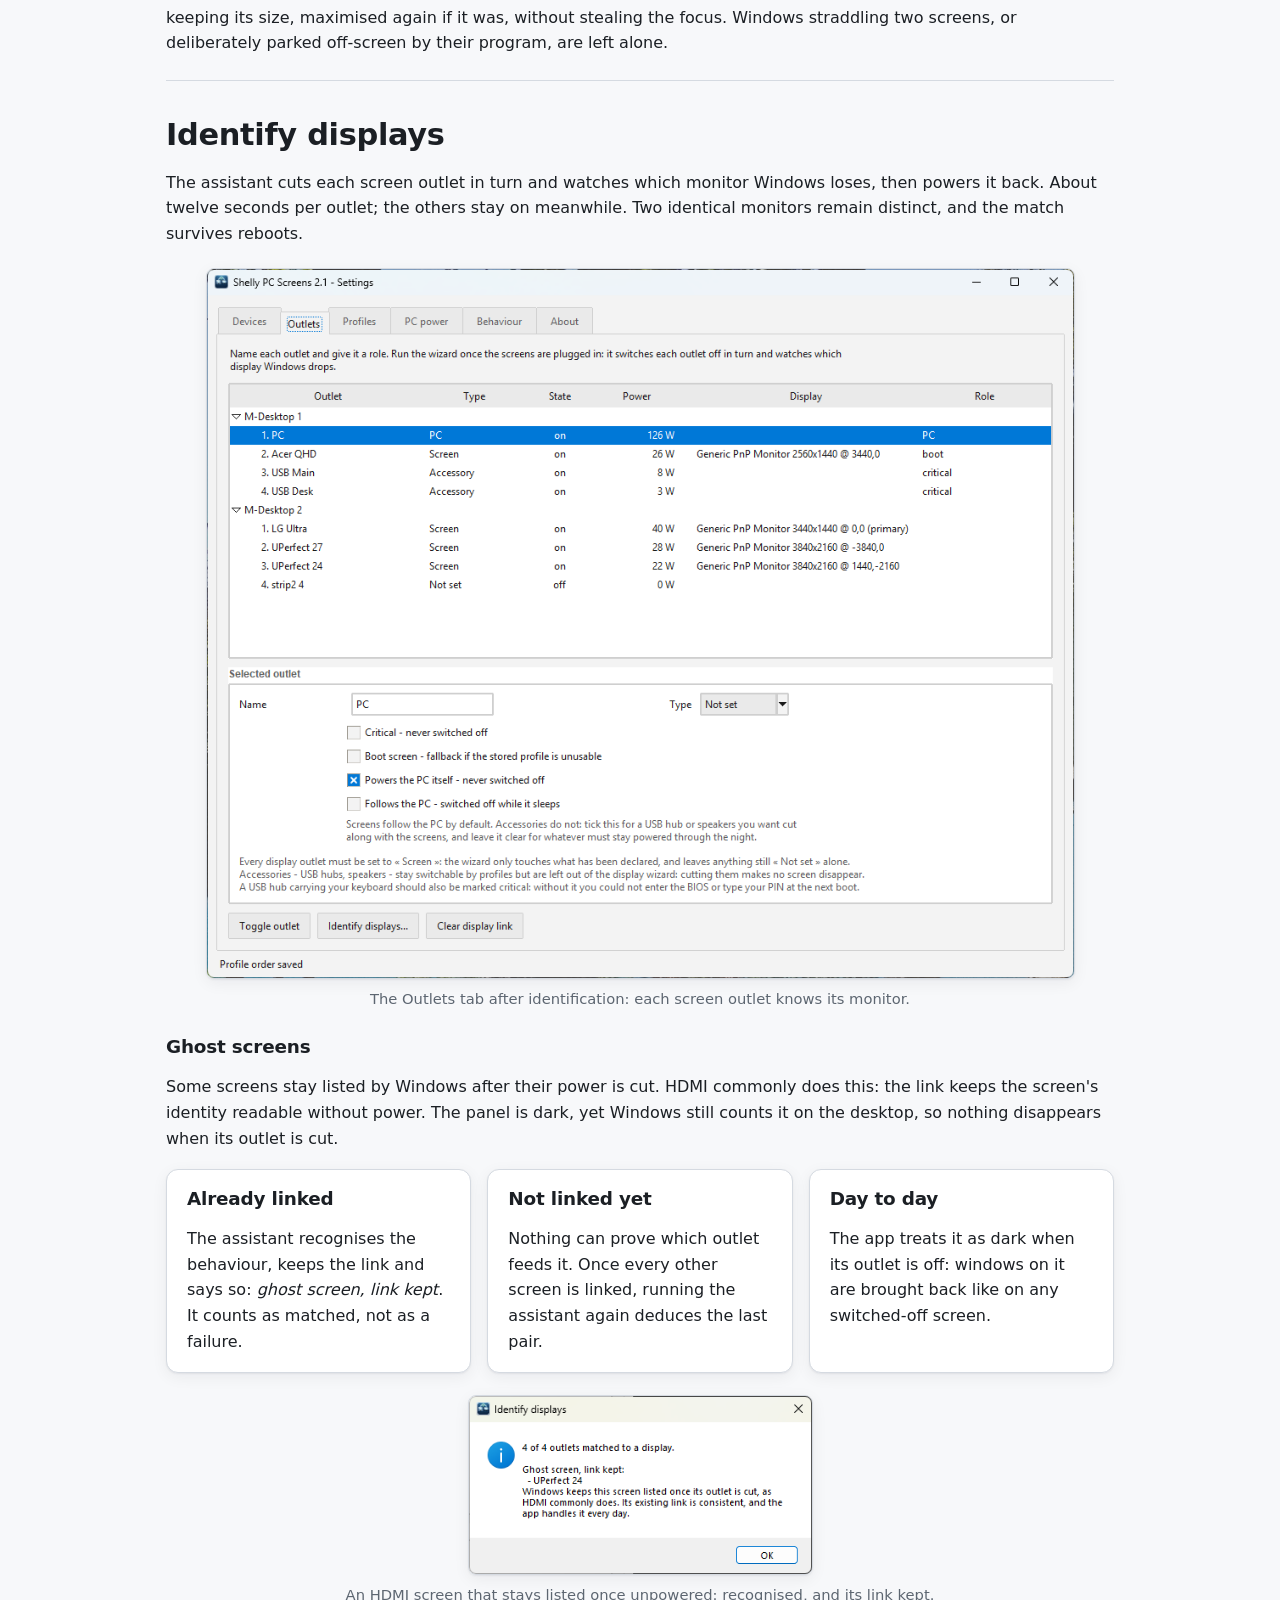
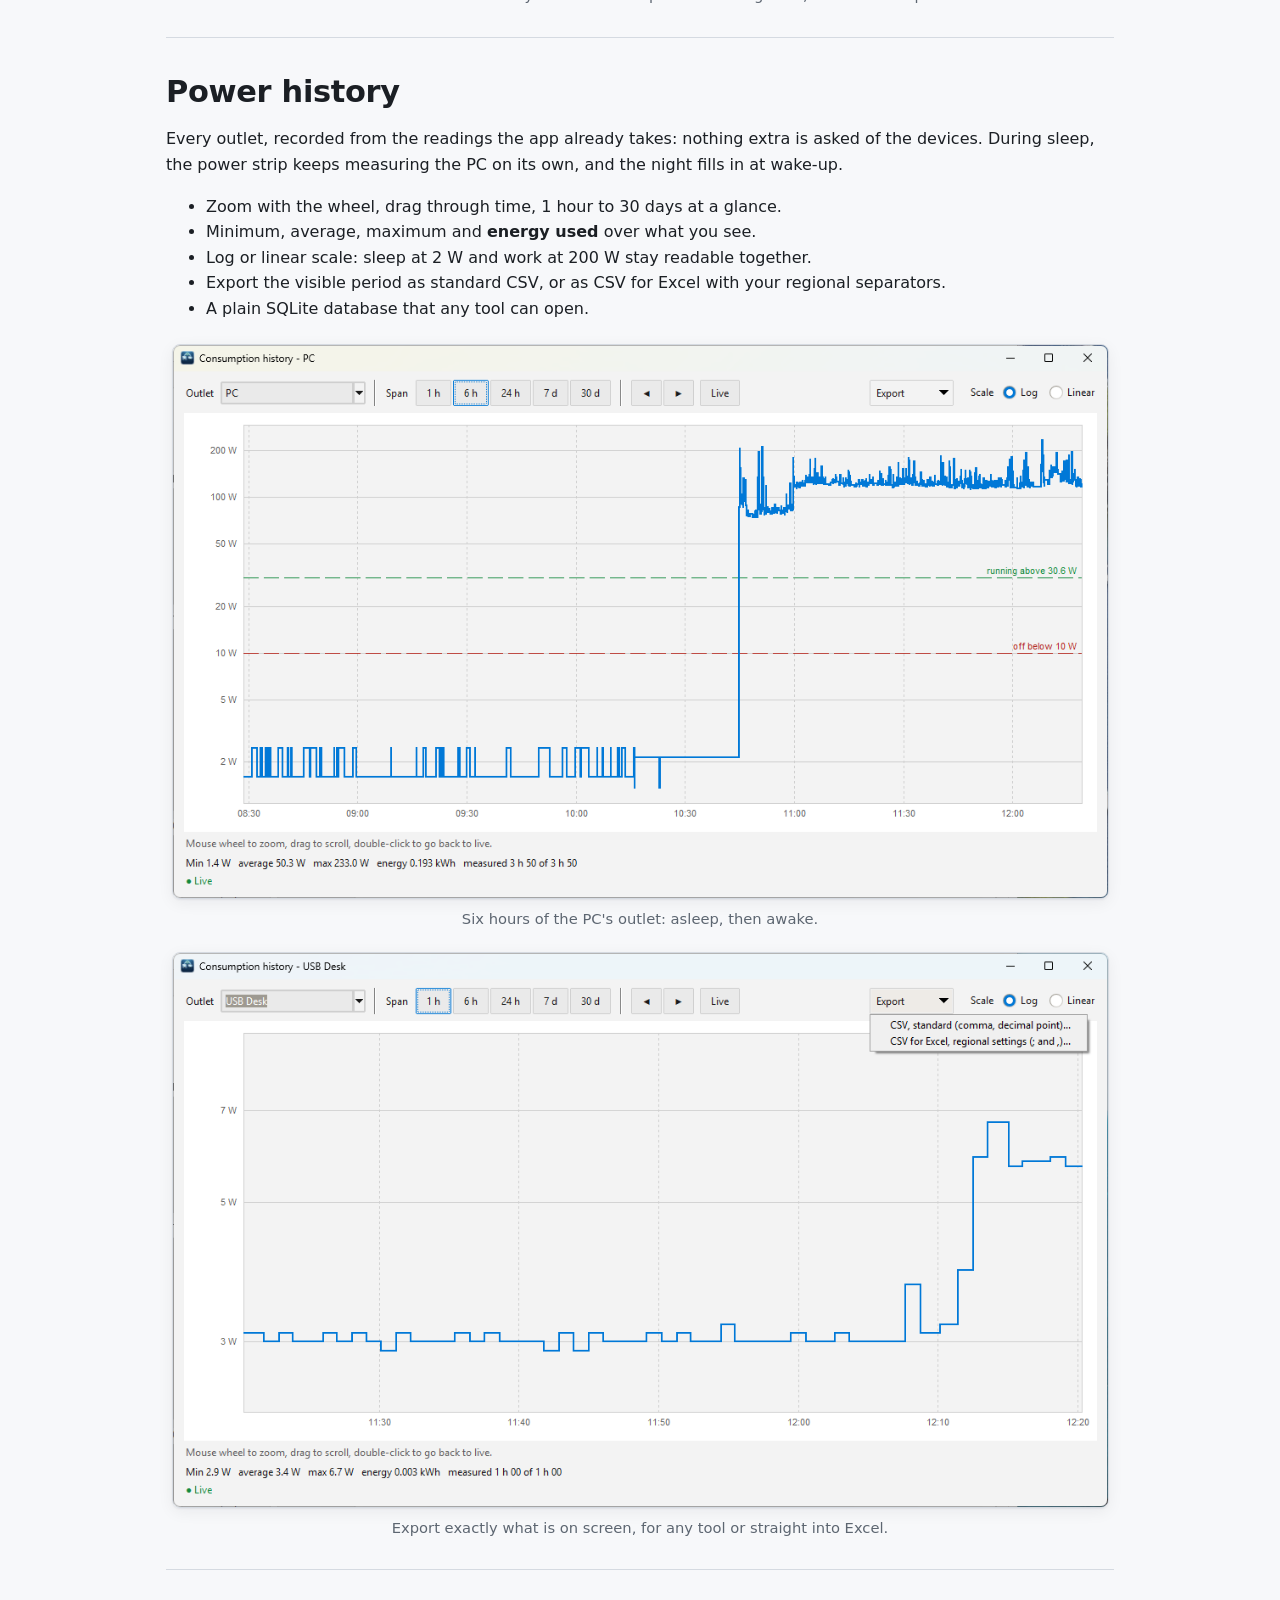
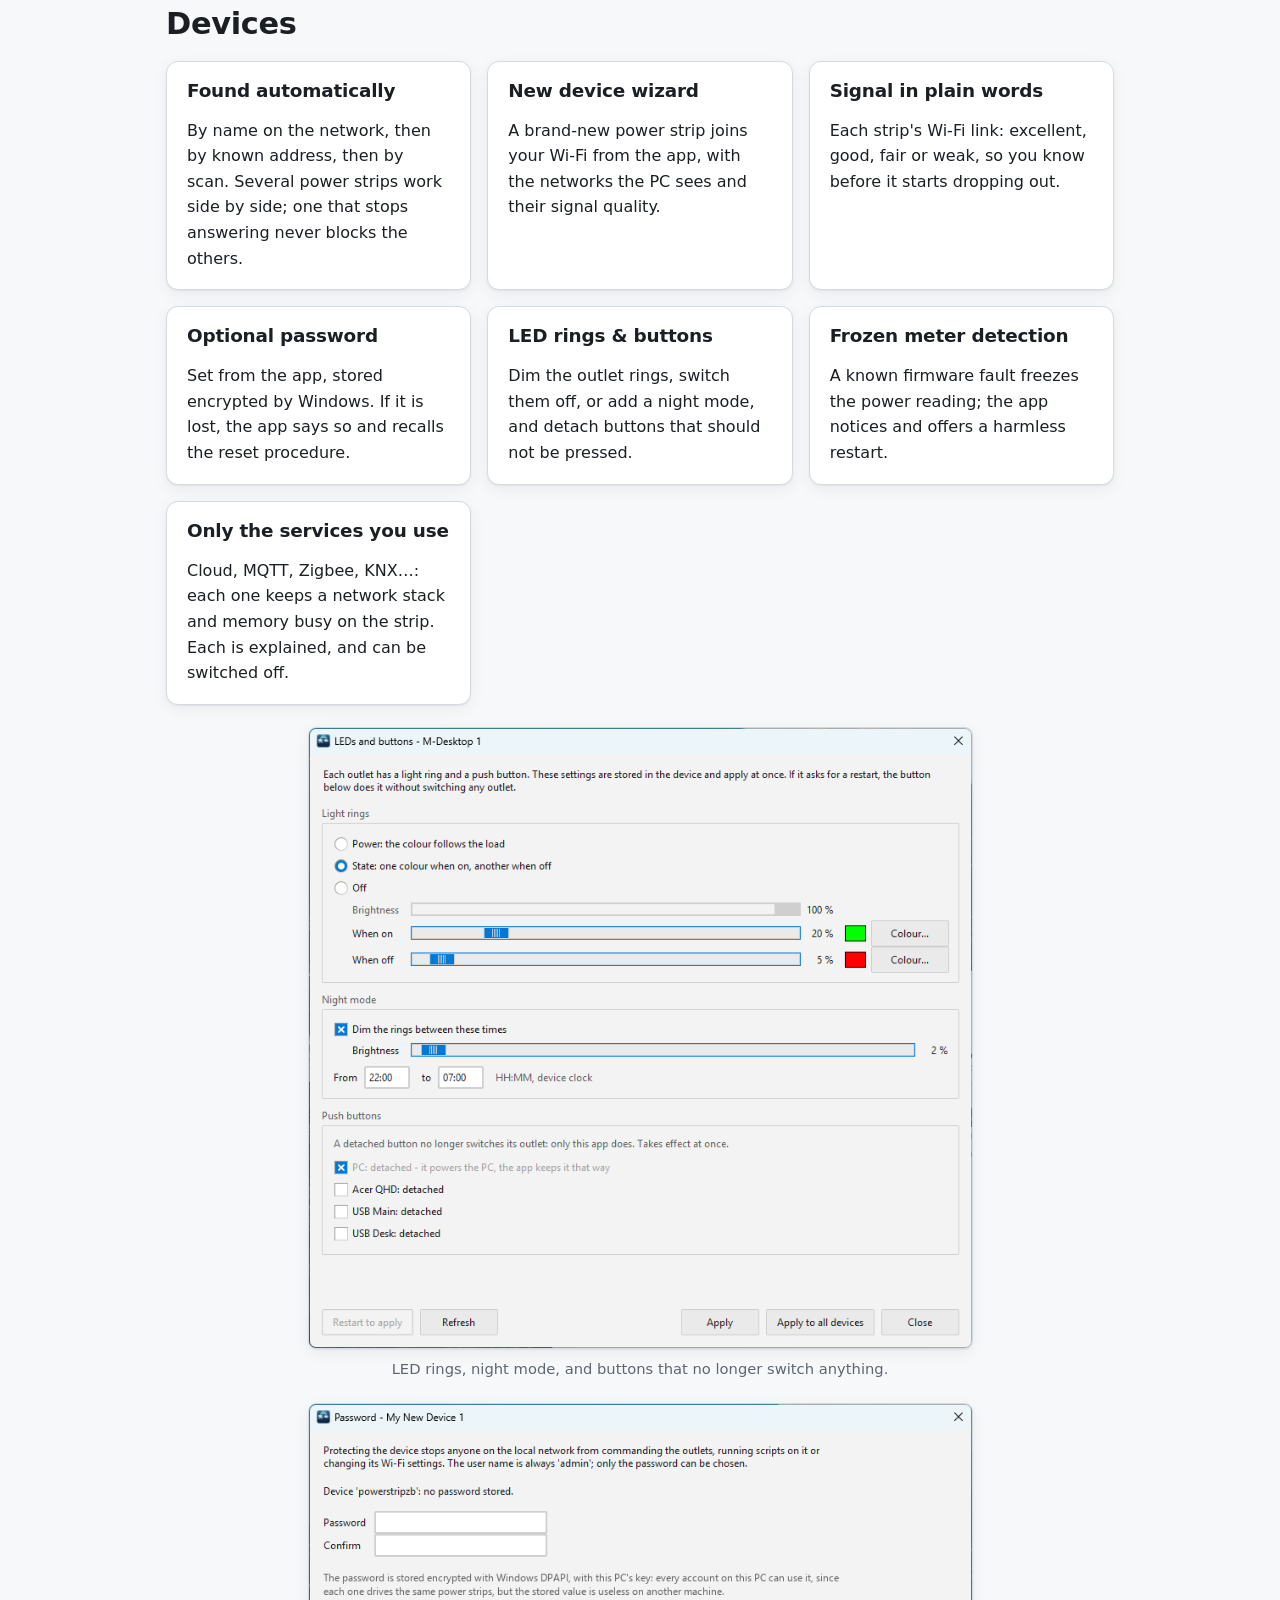
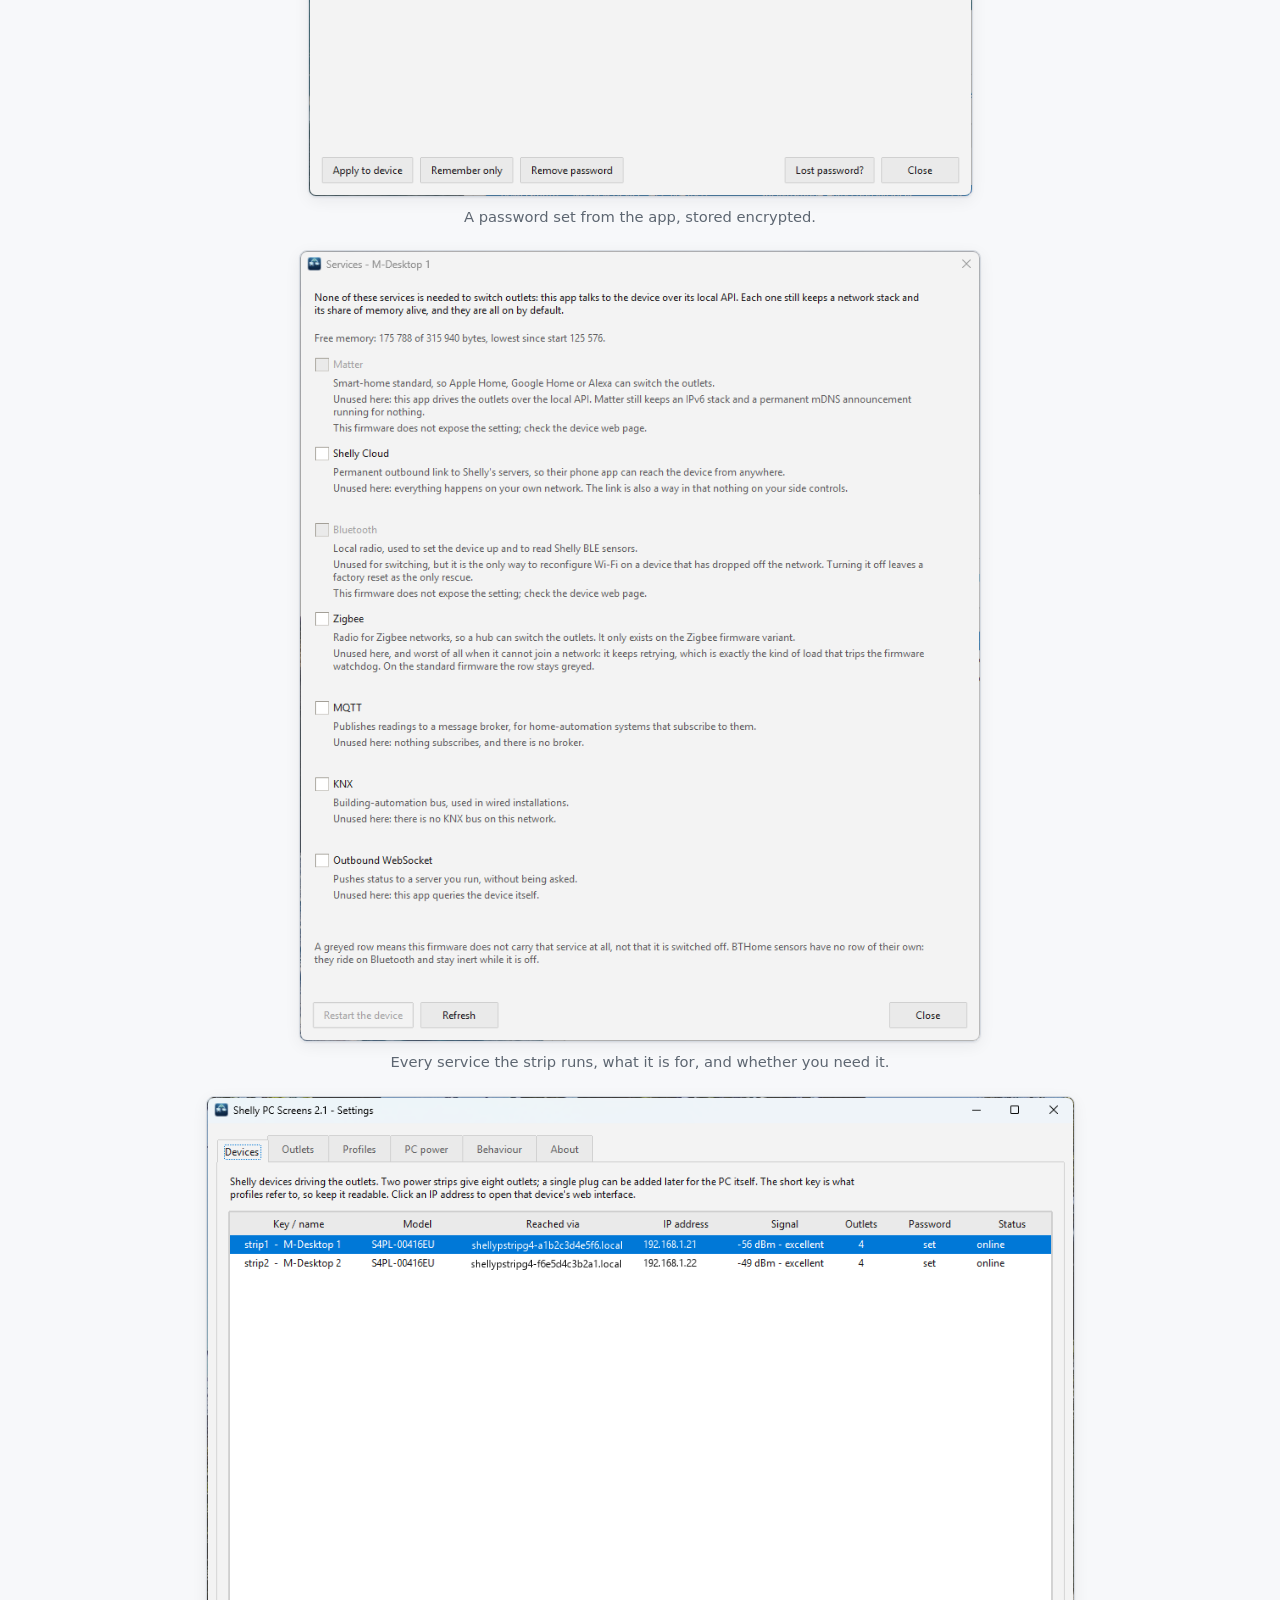
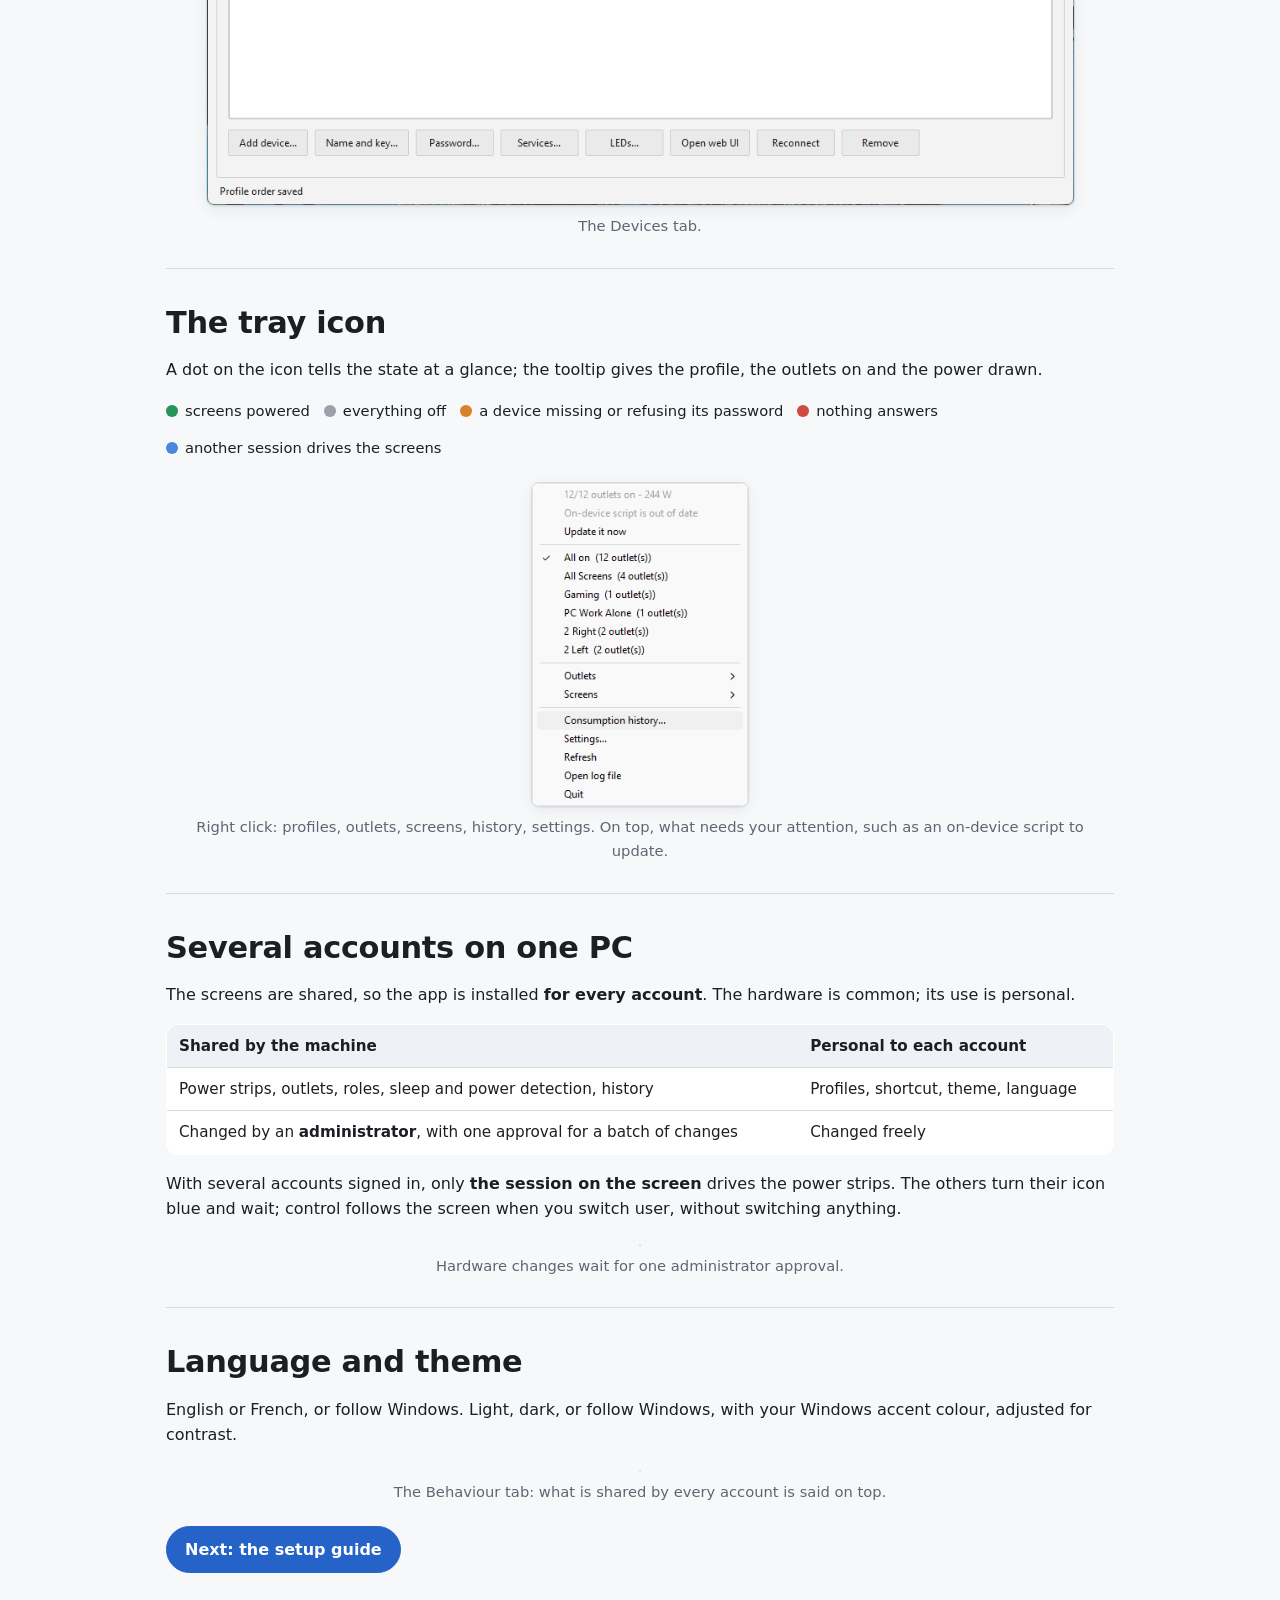
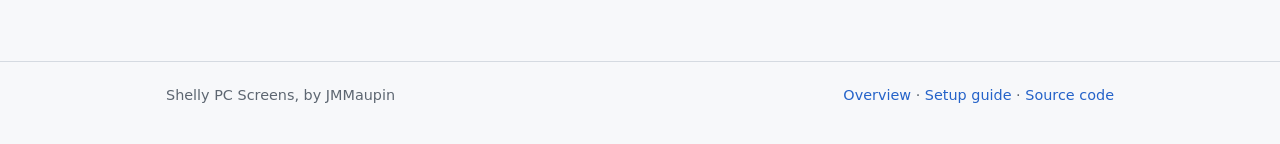
==== commit 3e8c65b8: "feat: Update titles and improve text clarity in documentation" ====
--- a/docs/features.html
+++ b/docs/features.html
@@ -3,7 +3,7 @@
 <head>
 <meta charset="utf-8">
 <meta name="viewport" content="width=device-width, initial-scale=1">
-<title>Features — Shelly PC Screens</title>
+<title>Features · Shelly PC Screens</title>
 <meta name="description" content="Everything Shelly PC Screens does: screen profiles, sleep and boot following, safeguards, window rescue, power history, several accounts.">
 <link rel="icon" href="assets/icon-32.png">
 <link rel="stylesheet" href="assets/style.css">
@@ -48,7 +48,7 @@
 
 <section id="profiles">
   <h2>Profiles and the screen map</h2>
-  <p>A <strong>profile</strong> says which outlets are powered — which screens are on. Nothing more: the same profile hosts CAD, trading or development in turn, each with its own windows.</p>
+  <p>A <strong>profile</strong> says which outlets are powered, and so which screens are on. Nothing more: the same profile hosts CAD, trading or development in turn, each with its own windows.</p>
   <ul>
     <li><strong>All on</strong> is built in and always first: it powers every outlet, including ones added later.</li>
     <li>Your own profiles are ticked outlet by outlet, or by clicking the screens on the map. Their order is the order of the menu and of keys <kbd>1</kbd>–<kbd>9</kbd> in the picker.</li>
@@ -67,18 +67,18 @@
     <figure class="shot">
       <img src="screenshots/capture-confirm.png" alt="Capture screen layout: the All on profile will be applied, then keep it or go back" loading="lazy" onerror="this.parentElement.classList.add('missing')">
       <div class="placeholder"><strong>Screenshot to come</strong><code>screenshots/capture-confirm.png</code></div>
-      <figcaption>1 — Everything will be switched on.</figcaption>
+      <figcaption>1. Everything will be switched on.</figcaption>
     </figure>
     <figure class="shot">
       <img src="screenshots/capture-done.png" alt="Screen layout captured (4 screens): keep All on, or go back to the previous profile" loading="lazy" onerror="this.parentElement.classList.add('missing')">
       <div class="placeholder"><strong>Screenshot to come</strong><code>screenshots/capture-done.png</code></div>
-      <figcaption>3 — Captured: keep <em>All on</em>, or go back to the profile you were on.</figcaption>
+      <figcaption>3. Captured: keep <em>All on</em>, or go back to the profile you were on.</figcaption>
     </figure>
   </div>
   <figure class="shot">
     <img src="screenshots/capture-building.png" alt="The screen map being built during a capture: two of four screens detected, the small screen shown left of the main one" loading="lazy" onerror="this.parentElement.classList.add('missing')">
     <div class="placeholder"><strong>Screenshot to come</strong><code>screenshots/capture-building.png</code></div>
-    <figcaption>2 — The map builds up live. With only two screens on, Windows puts the small one <em>left</em> of the main one; with all four, it sits <em>on top</em>. Only the full set tells where each screen really is.</figcaption>
+    <figcaption>2. The map builds up live. With only two screens on, Windows puts the small one <em>left</em> of the main one; with all four, it sits <em>on top</em>. Only the full set tells where each screen really is.</figcaption>
   </figure>
 </section>
 
@@ -120,7 +120,7 @@
       <!-- Power curve: running, sleep, running -->
       <path class="stroke-on" d="M70 62 C 110 54, 150 70, 190 58 S 250 64, 280 60 L 296 184 L 560 186 L 578 60 C 640 52, 700 70, 760 58 S 840 62, 870 60"/>
       <text x="170" y="48" text-anchor="middle" class="t-small">PC running</text>
-      <text x="430" y="176" text-anchor="middle" class="t-small">PC asleep — a few watts</text>
+      <text x="430" y="176" text-anchor="middle" class="t-small">PC asleep: a few watts</text>
       <!-- Screens bar -->
       <text x="60" y="252" text-anchor="end" class="t-muted t-small">screens</text>
       <rect class="fill-on" x="70" y="240" width="300" height="18" rx="4"/>
@@ -138,14 +138,14 @@
 
   <ul>
     <li><strong>Long off delay, short on delay.</strong> A Windows restart dips below the threshold for ten to fifteen seconds; ninety seconds lets it pass without a flicker. Three seconds on the way up is enough to see the BIOS.</li>
-    <li><strong>Calibrated from measurements.</strong> <em>Start measuring</em> records your PC's real levels — off, asleep, idle, busy — and suggests the thresholds from the largest gap between them.</li>
+    <li><strong>Calibrated from measurements.</strong> <em>Start measuring</em> records your PC's real levels (off, asleep, idle, busy) and suggests the thresholds from the largest gap between them.</li>
     <li><strong>The boot screen is a fallback.</strong> At boot the last profile comes back. If it is missing or unreadable, the boot screen alone comes on: one screen is better than booting blind.</li>
     <li><strong>Accessories choose.</strong> Screens follow the PC; a USB hub or speakers only if you tick it.</li>
   </ul>
   <figure class="shot">
     <img src="screenshots/power-chart.png" alt="Power over time: the PC running near 90 W, an hour asleep near 5 W, then waking; the running and off thresholds drawn as draggable lines" loading="lazy" onerror="this.parentElement.classList.add('missing')">
     <div class="placeholder"><strong>Screenshot to come</strong><code>screenshots/power-chart.png</code></div>
-    <figcaption>The PC's power over three hours — running, an hour asleep, awake again. Drag either threshold line to place it.</figcaption>
+    <figcaption>The PC's power over three hours: running, an hour asleep, awake again. Drag either threshold line to place it.</figcaption>
   </figure>
   <figure class="shot">
     <img src="screenshots/pc-power-tab.png" alt="PC power tab: thresholds, calibration and the power curve" loading="lazy" onerror="this.parentElement.classList.add('missing')">
@@ -191,7 +191,7 @@
   </figure>
 
   <div class="grid">
-    <div class="card"><h3>Critical outlets</h3><p>Never switched off, by a profile or at shutdown — the USB hub carrying the keyboard, so the BIOS and your PIN stay reachable.</p></div>
+    <div class="card"><h3>Critical outlets</h3><p>Never switched off, by a profile or at shutdown. That is where the keyboard's USB hub belongs, so the BIOS and your PIN stay reachable.</p></div>
     <div class="card"><h3>Never zero screens</h3><p>No profile, click or menu can leave every screen off: the boot screen is kept on, and the tray menu greys out the last lit screen.</p></div>
     <div class="card"><h3>On first, off next</h3><p>A profile change switches the new screens on, waits for Windows to see them, and only then cuts the others.</p></div>
     <div class="card"><h3>Unknown means untouched</h3><p>An outlet whose type is not set is left alone by every automation: what we don't know, we don't switch off.</p></div>
@@ -200,7 +200,7 @@
 
 <section id="windows">
   <h2>Windows brought back</h2>
-  <p>At the end of a profile change, a window left on a screen that went dark is moved to <strong>the nearest screen that is on</strong> — keeping its size, maximised again if it was, without stealing the focus. Windows straddling two screens, or deliberately parked off-screen by their program, are left alone.</p>
+  <p>At the end of a profile change, a window left on a screen that went dark is moved to <strong>the nearest screen that is on</strong>, keeping its size, maximised again if it was, without stealing the focus. Windows straddling two screens, or deliberately parked off-screen by their program, are left alone.</p>
 </section>
 
 <section id="identify">
@@ -213,7 +213,7 @@
   </figure>
 
   <h3>Ghost screens</h3>
-  <p>Some screens stay listed by Windows after their power is cut — HDMI commonly does this, keeping the screen's identity readable without power. The panel is dark, yet Windows still counts it on the desktop, so nothing disappears when its outlet is cut.</p>
+  <p>Some screens stay listed by Windows after their power is cut. HDMI commonly does this: the link keeps the screen's identity readable without power. The panel is dark, yet Windows still counts it on the desktop, so nothing disappears when its outlet is cut.</p>
   <div class="grid">
     <div class="card">
       <h3>Already linked</h3>
@@ -237,7 +237,7 @@
 
 <section id="history">
   <h2>Power history</h2>
-  <p>Every outlet, recorded from the readings the app already takes — nothing extra is asked of the devices. During sleep, the power strip keeps measuring the PC on its own, and the night fills in at wake-up.</p>
+  <p>Every outlet, recorded from the readings the app already takes: nothing extra is asked of the devices. During sleep, the power strip keeps measuring the PC on its own, and the night fills in at wake-up.</p>
   <ul>
     <li>Zoom with the wheel, drag through time, 1 hour to 30 days at a glance.</li>
     <li>Minimum, average, maximum and <strong>energy used</strong> over what you see.</li>
@@ -262,9 +262,9 @@
   <div class="grid">
     <div class="card"><h3>Found automatically</h3><p>By name on the network, then by known address, then by scan. Several power strips work side by side; one that stops answering never blocks the others.</p></div>
     <div class="card"><h3>New device wizard</h3><p>A brand-new power strip joins your Wi-Fi from the app, with the networks the PC sees and their signal quality.</p></div>
-    <div class="card"><h3>Signal in plain words</h3><p>Each strip's Wi-Fi link: excellent, good, fair or weak — before it starts dropping out.</p></div>
+    <div class="card"><h3>Signal in plain words</h3><p>Each strip's Wi-Fi link: excellent, good, fair or weak, so you know before it starts dropping out.</p></div>
     <div class="card"><h3>Optional password</h3><p>Set from the app, stored encrypted by Windows. If it is lost, the app says so and recalls the reset procedure.</p></div>
-    <div class="card"><h3>LED rings &amp; buttons</h3><p>Dim the outlet rings, switch them off, or add a night mode — and detach buttons that should not be pressed.</p></div>
+    <div class="card"><h3>LED rings &amp; buttons</h3><p>Dim the outlet rings, switch them off, or add a night mode, and detach buttons that should not be pressed.</p></div>
     <div class="card"><h3>Frozen meter detection</h3><p>A known firmware fault freezes the power reading; the app notices and offers a harmless restart.</p></div>
     <div class="card"><h3>Only the services you use</h3><p>Cloud, MQTT, Zigbee, KNX…: each one keeps a network stack and memory busy on the strip. Each is explained, and can be switched off.</p></div>
   </div>
@@ -303,7 +303,7 @@
   <figure class="shot">
     <img src="screenshots/tray-menu.png" alt="The tray icon menu with profiles, outlets and screens" loading="lazy" onerror="this.parentElement.classList.add('missing')">
     <div class="placeholder"><strong>Screenshot to come</strong><code>screenshots/tray-menu.png</code></div>
-    <figcaption>Right click: profiles, outlets, screens, history, settings — and, on top, what needs your attention, such as an on-device script to update.</figcaption>
+    <figcaption>Right click: profiles, outlets, screens, history, settings. On top, what needs your attention, such as an on-device script to update.</figcaption>
   </figure>
 </section>
 
@@ -313,7 +313,7 @@
   <div class="table-wrap"><table>
     <tr><th>Shared by the machine</th><th>Personal to each account</th></tr>
     <tr><td>Power strips, outlets, roles, sleep and power detection, history</td><td>Profiles, shortcut, theme, language</td></tr>
-    <tr><td>Changed by an <strong>administrator</strong> — one approval for a batch of changes</td><td>Changed freely</td></tr>
+    <tr><td>Changed by an <strong>administrator</strong>, with one approval for a batch of changes</td><td>Changed freely</td></tr>
   </table></div>
   <p>With several accounts signed in, only <strong>the session on the screen</strong> drives the power strips. The others turn their icon blue and wait; control follows the screen when you switch user, without switching anything.</p>
   <figure class="shot">
@@ -325,7 +325,7 @@
 
 <section id="appearance">
   <h2>Language and theme</h2>
-  <p>English or French, or follow Windows. Light, dark, or follow Windows — with your Windows accent colour, adjusted for contrast.</p>
+  <p>English or French, or follow Windows. Light, dark, or follow Windows, with your Windows accent colour, adjusted for contrast.</p>
   <figure class="shot">
     <img src="screenshots/behaviour-tab.png" alt="Behaviour tab: sleep settings, profiles and windows, profile shortcut, appearance and timing" loading="lazy" onerror="this.parentElement.classList.add('missing')">
     <div class="placeholder"><strong>Screenshot to come</strong><code>screenshots/behaviour-tab.png</code></div>
@@ -338,7 +338,7 @@
 
 <footer class="site-footer">
   <div class="inner">
-    <span>Shelly PC Screens — by JMMaupin</span>
+    <span>Shelly PC Screens, by JMMaupin</span>
     <span><a href="index.html">Overview</a> · <a href="setup.html">Setup guide</a> · <a href="https://github.com/JMMaupin/PC-Multi-Screens-Shelly">Source code</a></span>
   </div>
 </footer>
--- a/docs/assets/style.css
+++ b/docs/assets/style.css
@@ -108,6 +108,9 @@
 }
 .site-header nav a { color: var(--muted); font-weight: 500; }
 .site-header nav a[aria-current="page"] { color: var(--ink); }
+/* The Download button sits in the nav: without this, the grey of the nav
+   links wins over the button's own text colour, grey on blue. */
+.site-header nav a.button { color: var(--accent-ink); font-weight: 600; }
 
 .button {
   display: inline-block;
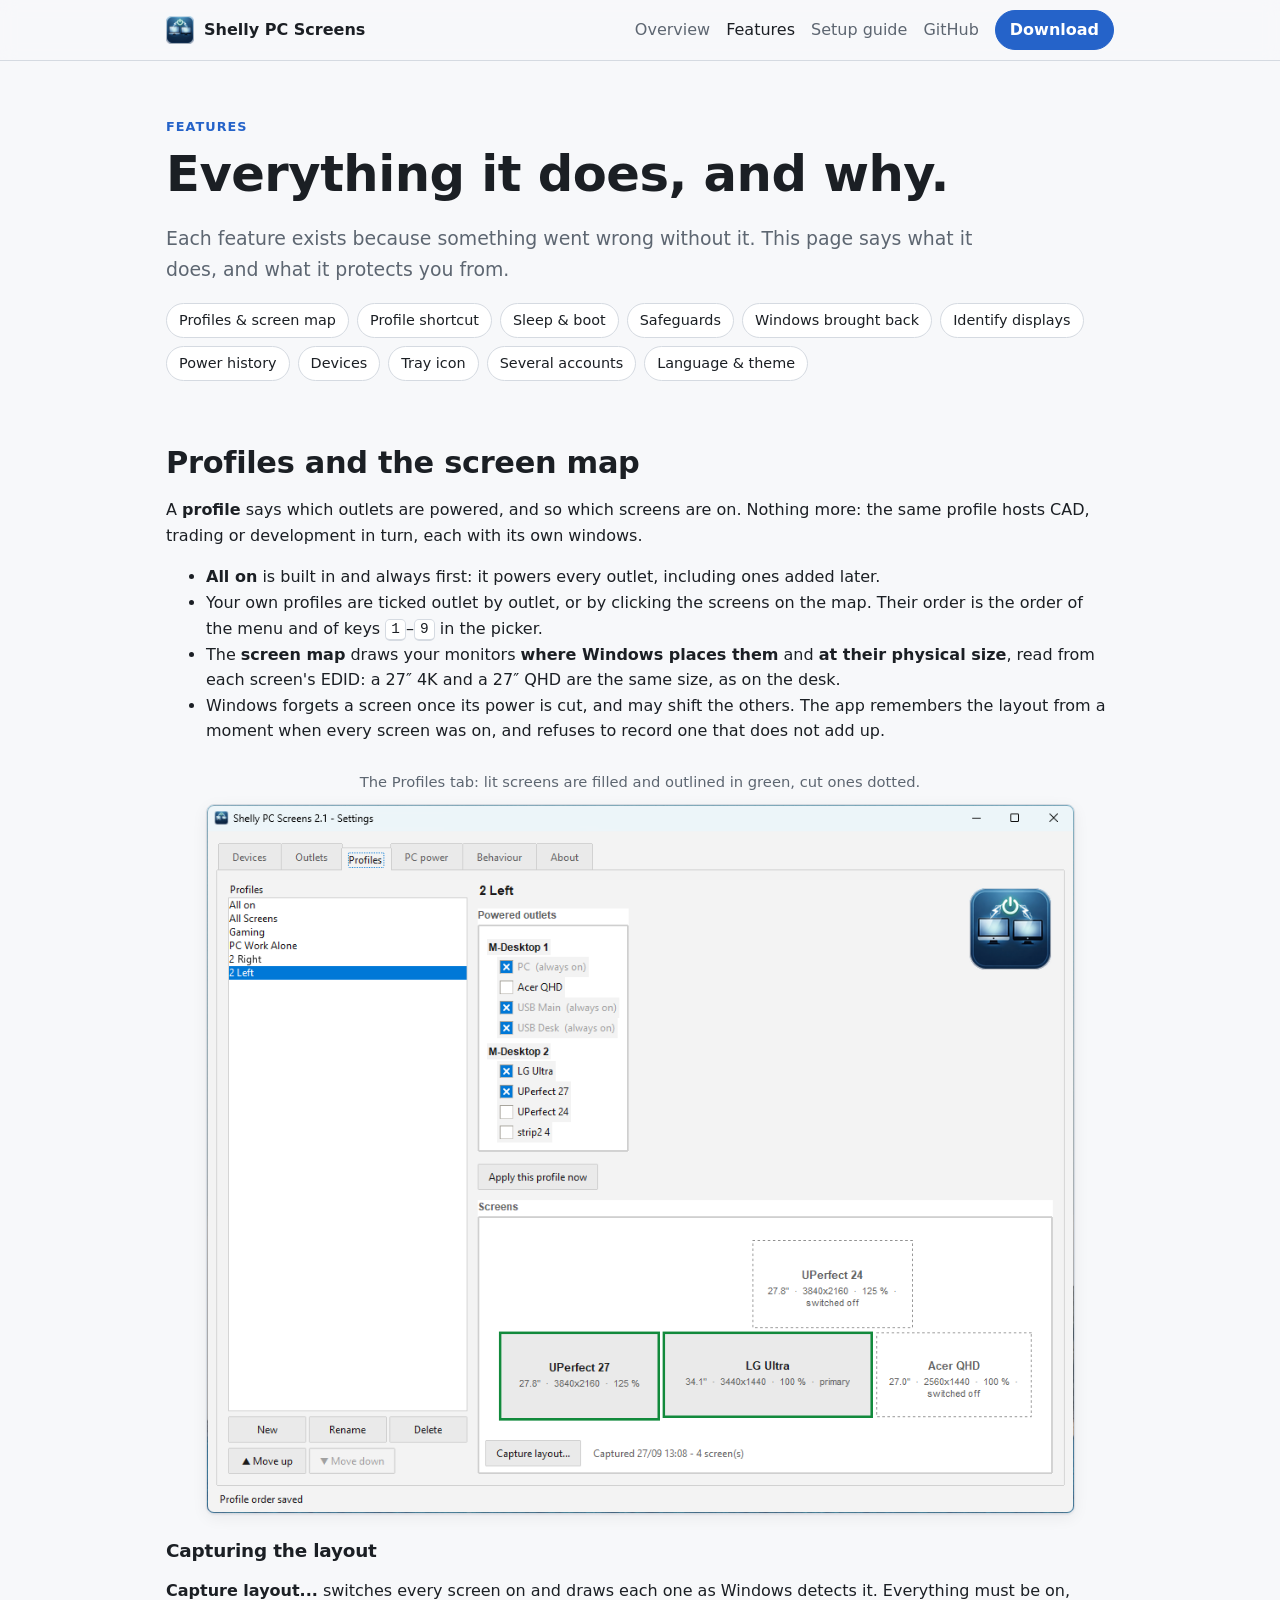
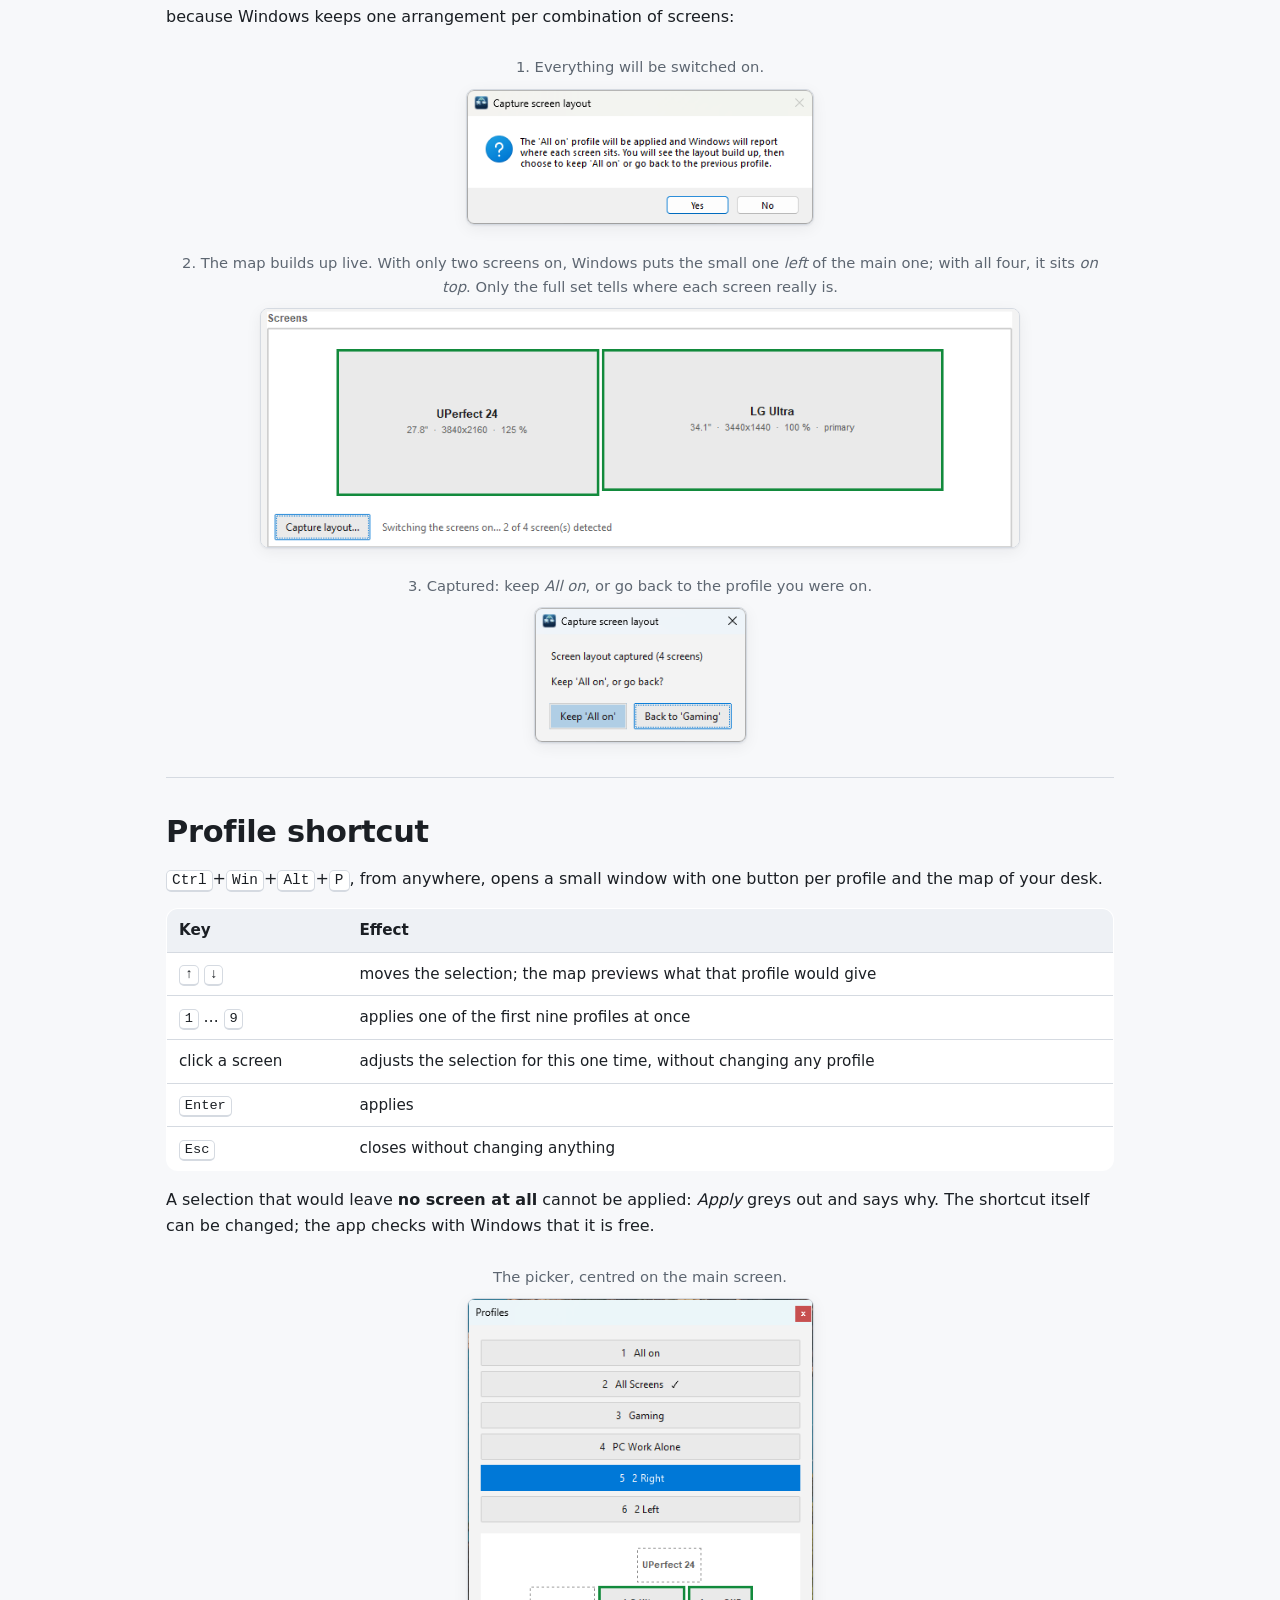
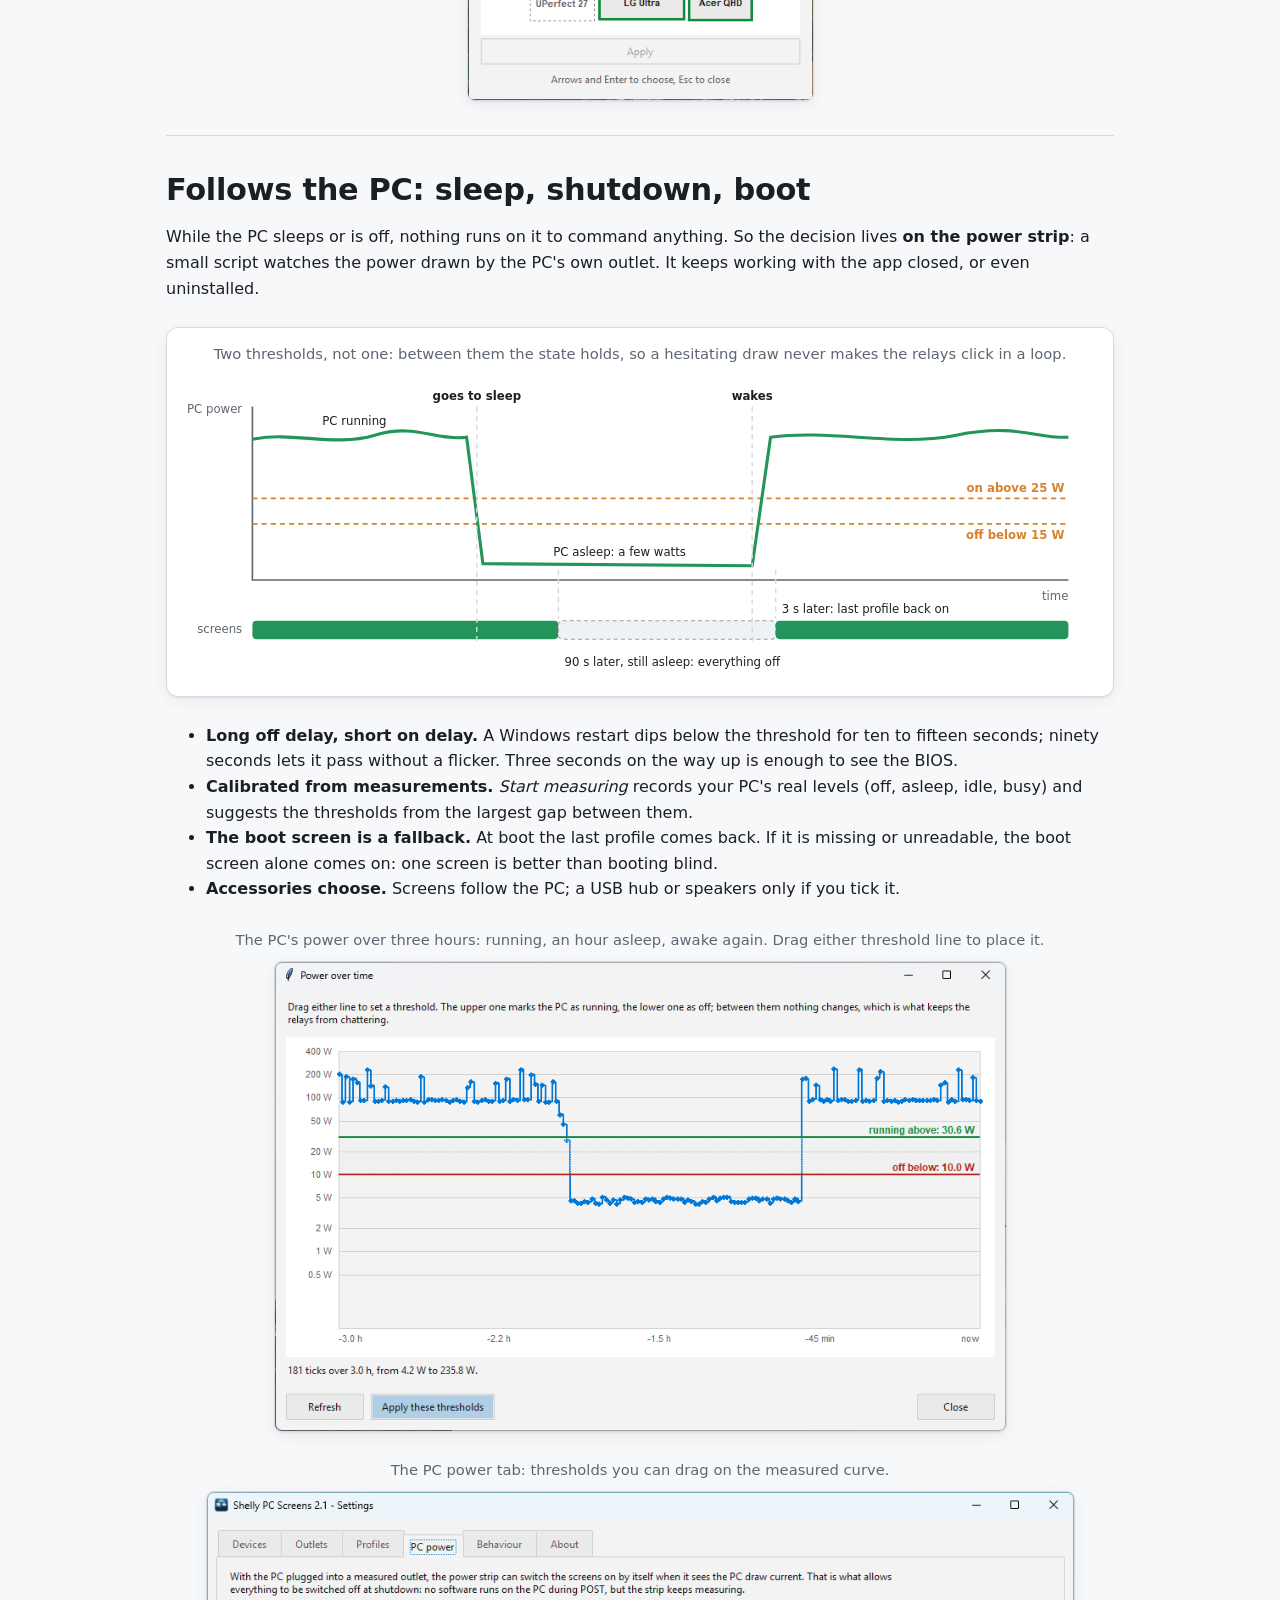
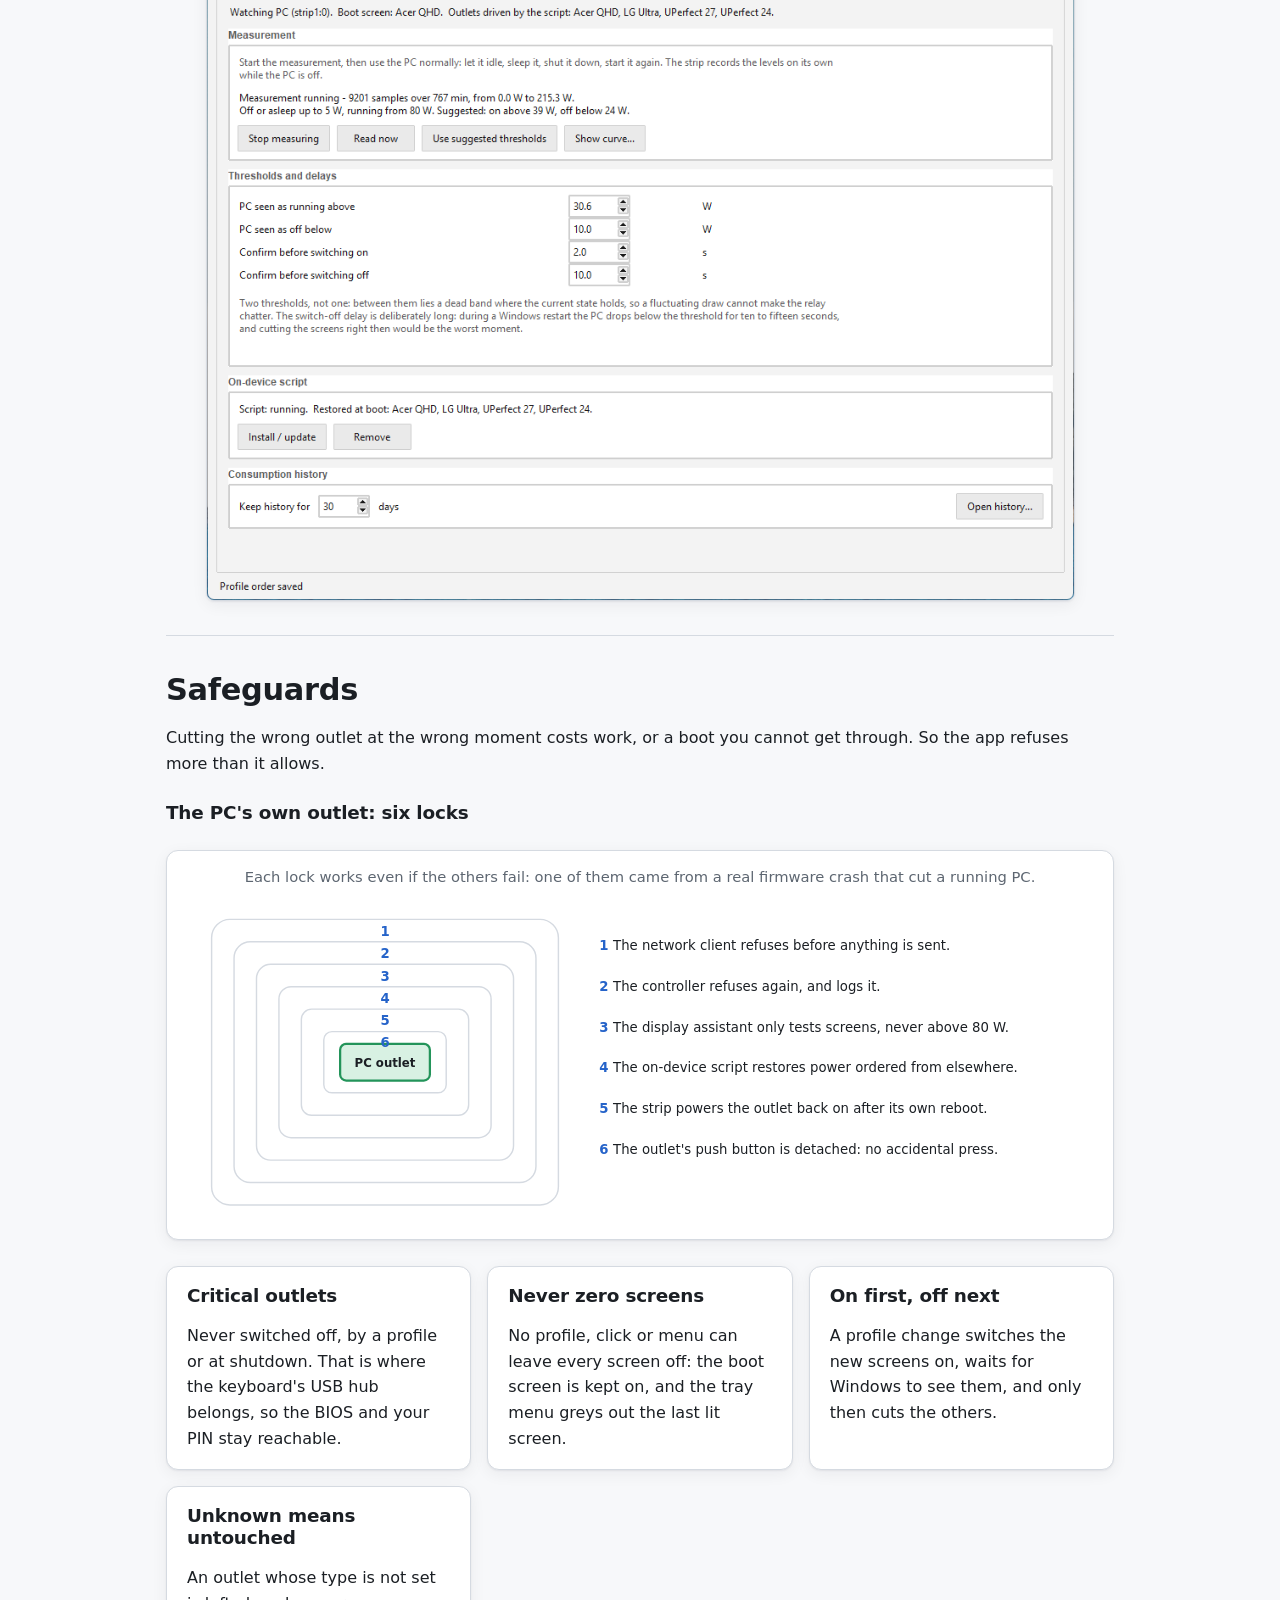
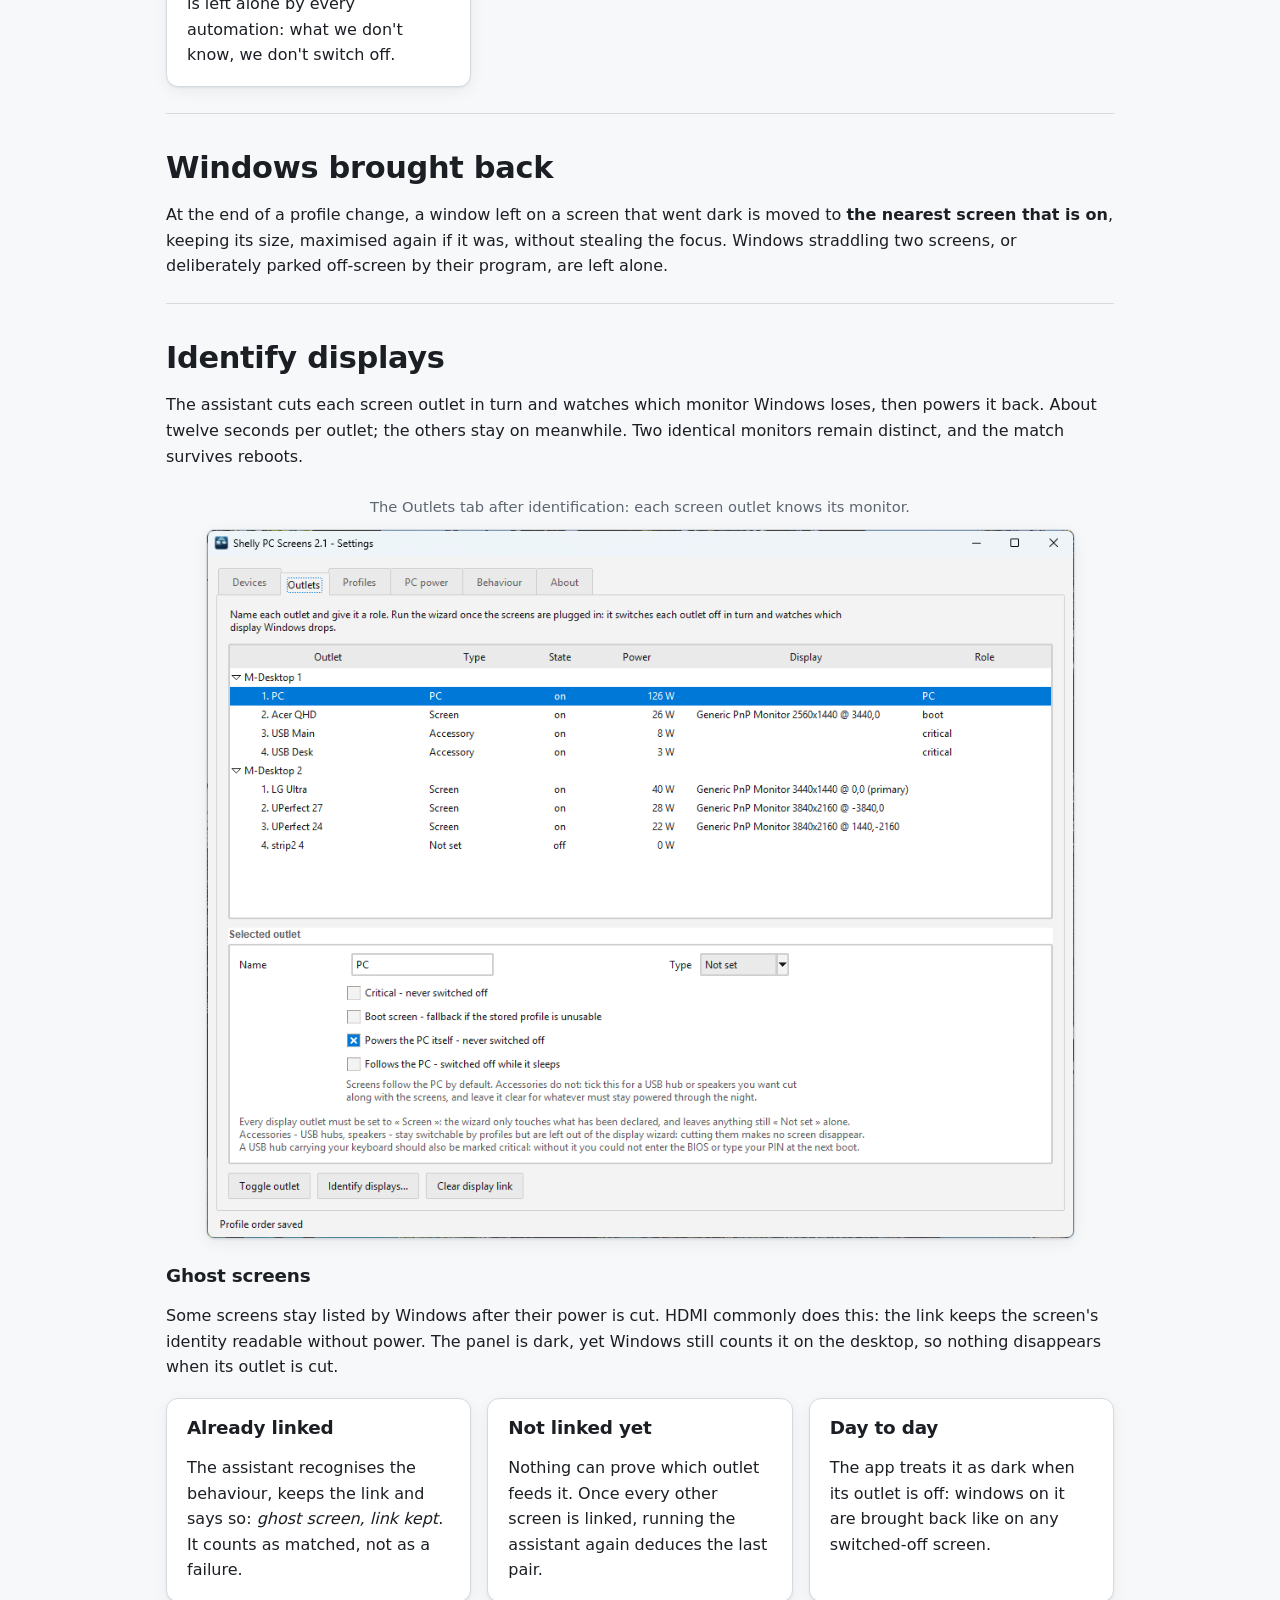
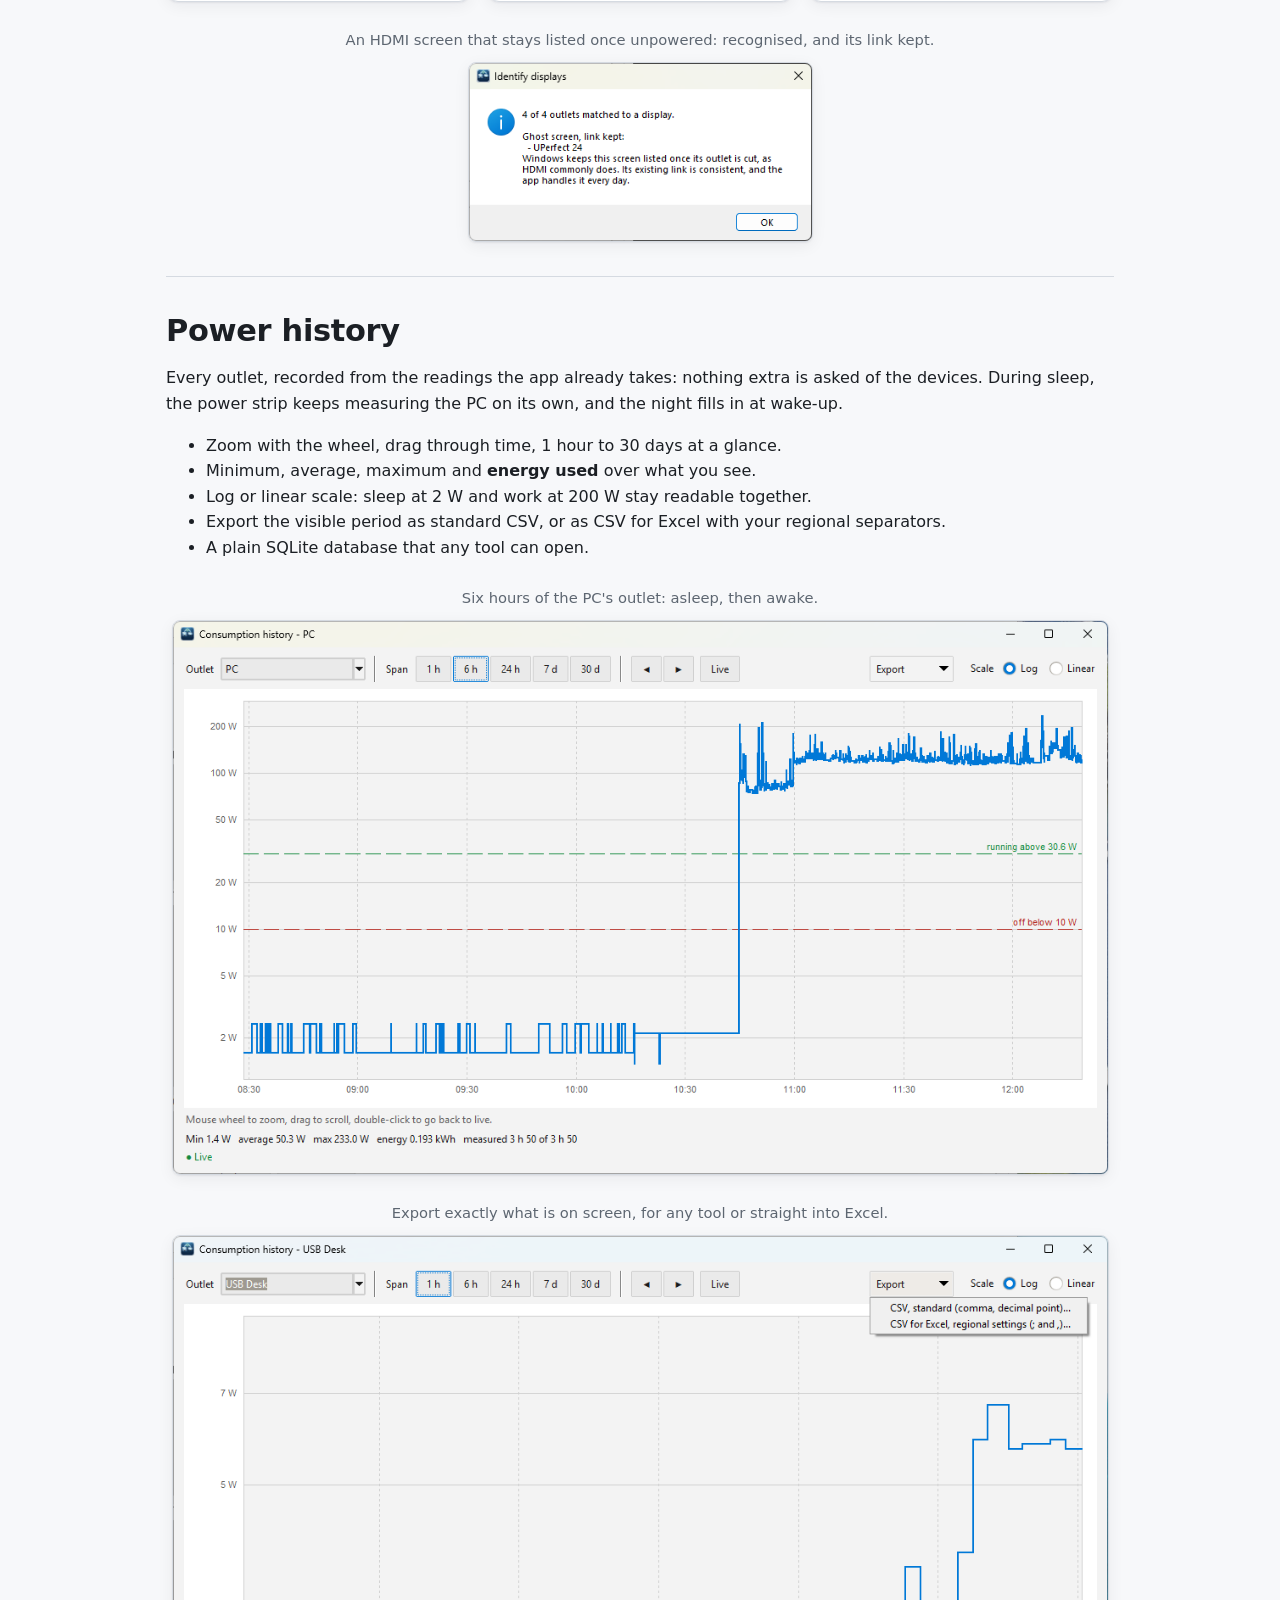
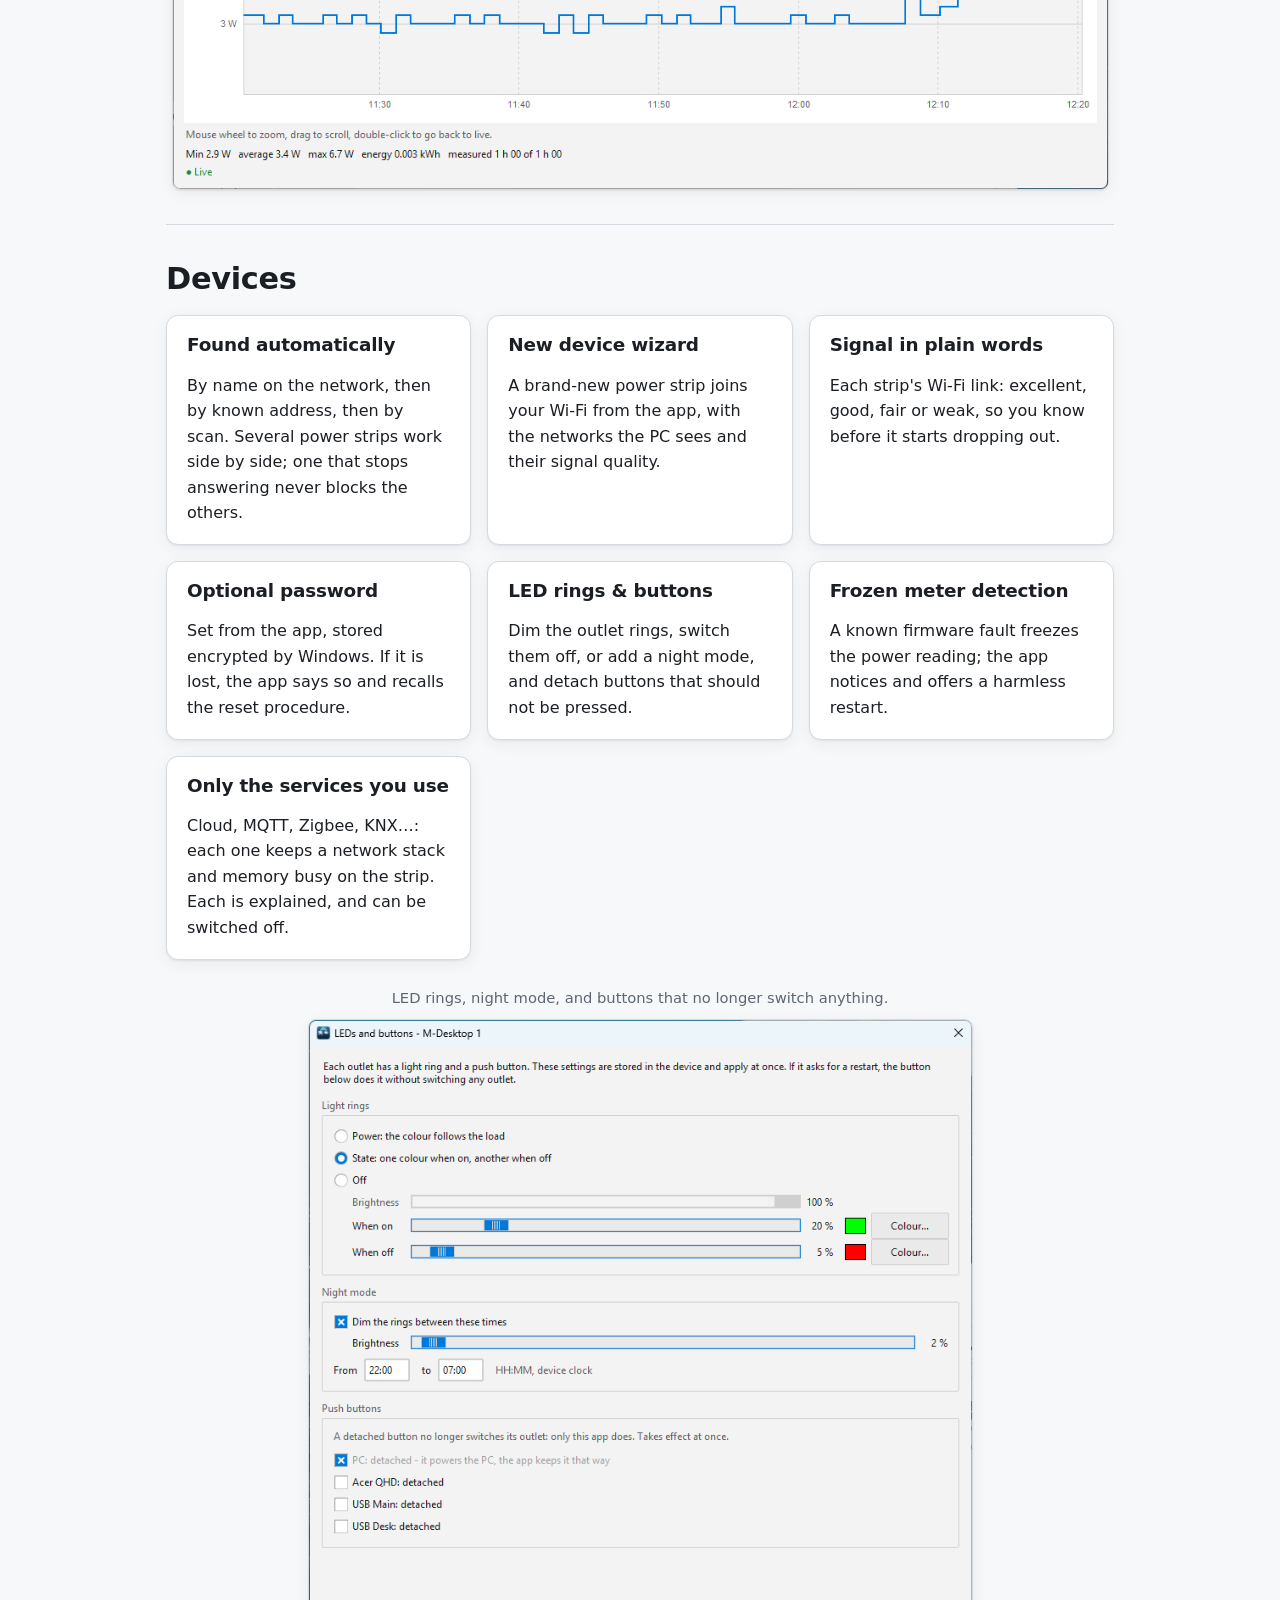
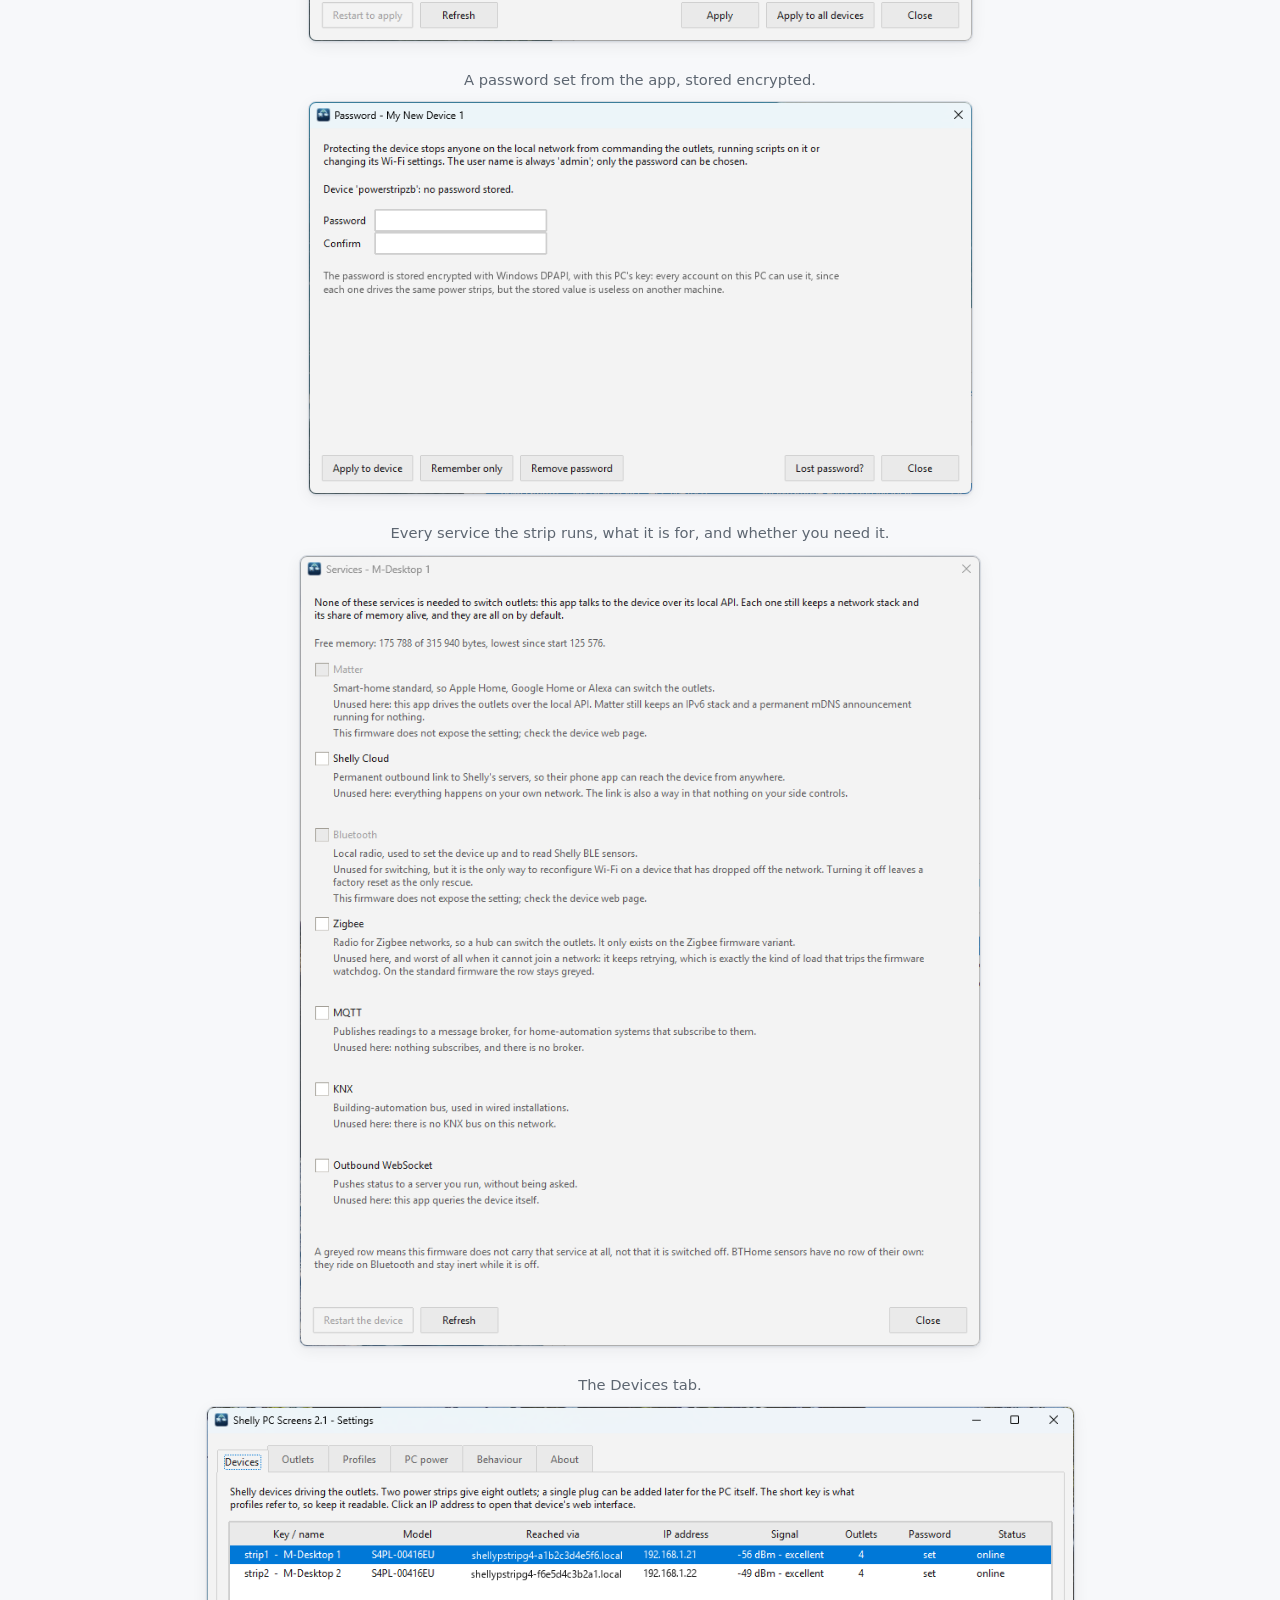
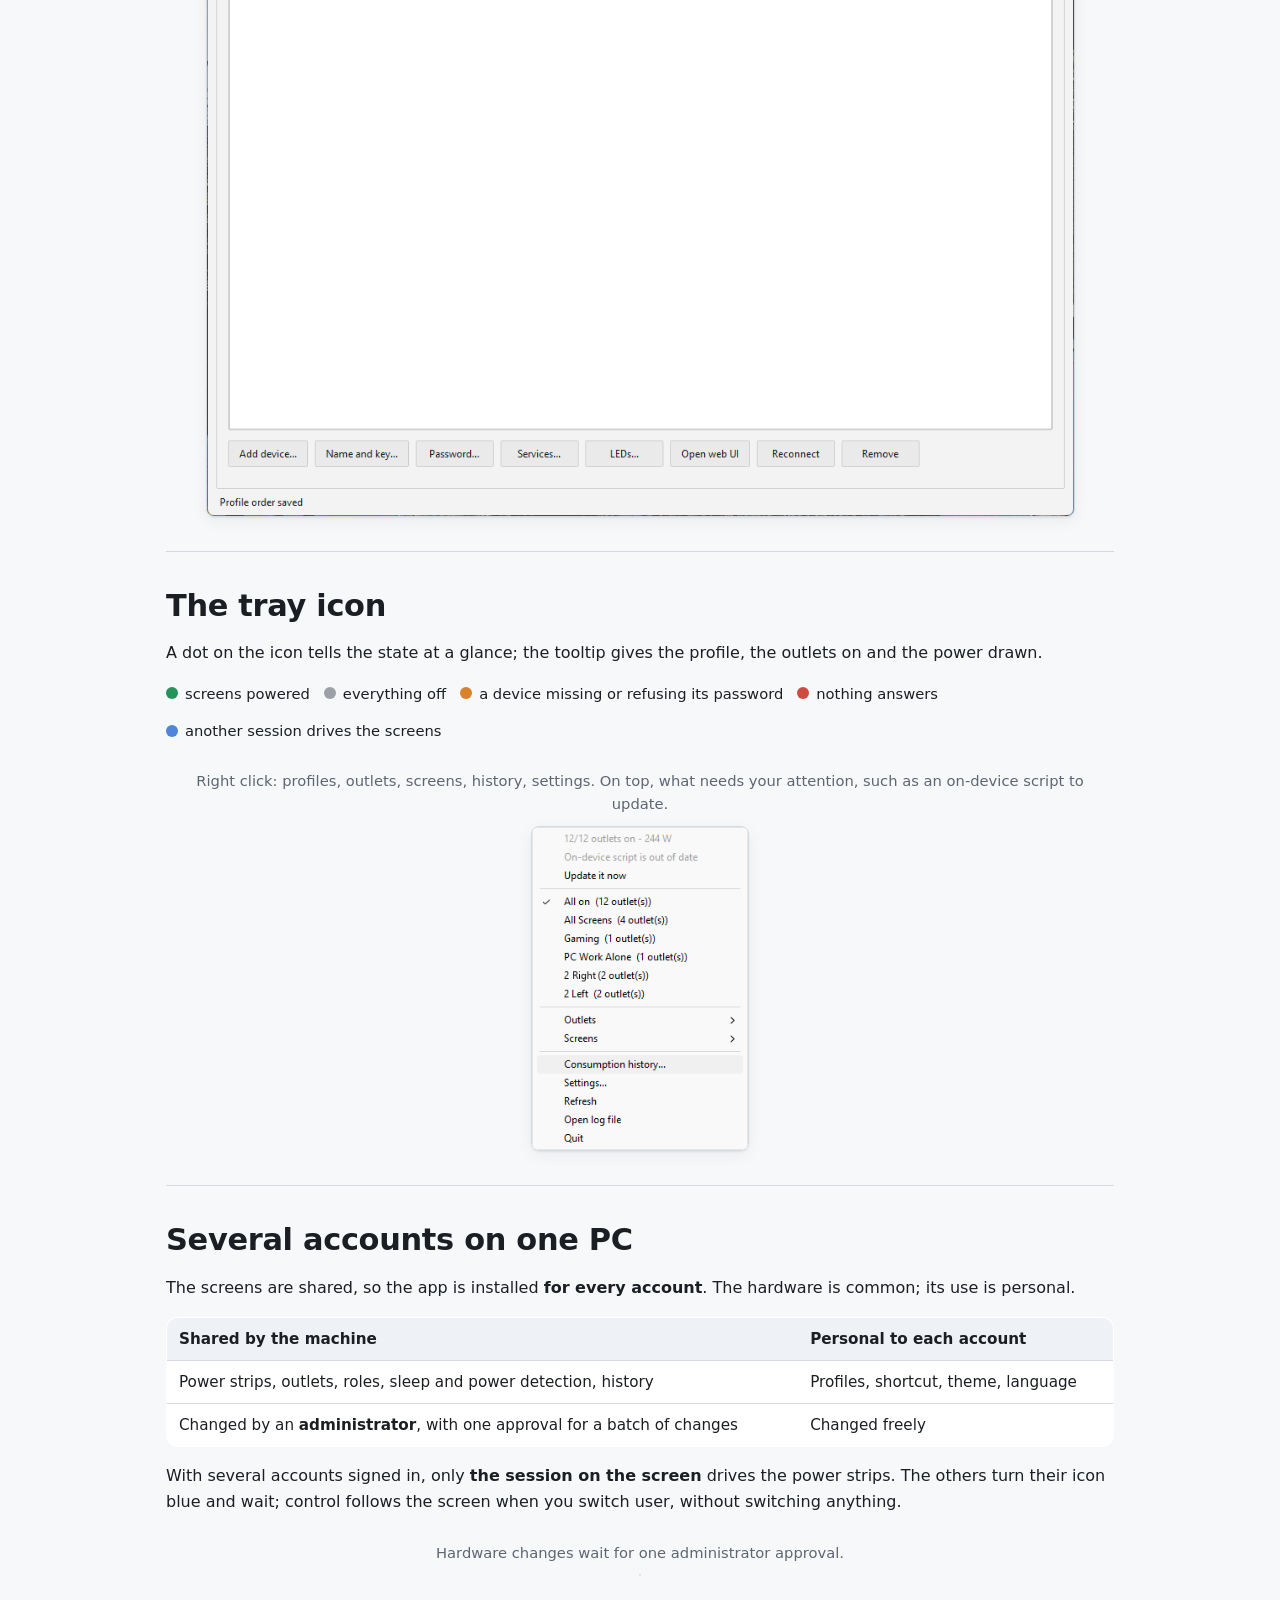
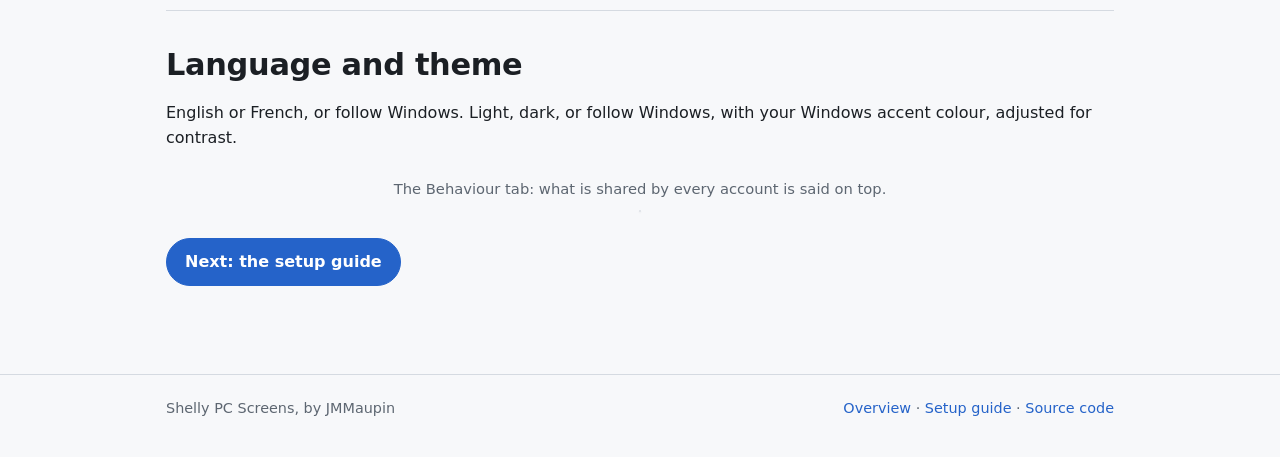
==== commit 966bbe3c: "feat: update styles and captions in documentation - Adjusted figure margins and figcaption placement" ====
--- a/docs/features.html
+++ b/docs/features.html
@@ -56,29 +56,27 @@
     <li>Windows forgets a screen once its power is cut, and may shift the others. The app remembers the layout from a moment when every screen was on, and refuses to record one that does not add up.</li>
   </ul>
   <figure class="shot">
+    <figcaption>The Profiles tab: lit screens are filled and outlined in green, cut ones dotted.</figcaption>
     <img src="screenshots/profiles-tab.png" alt="Profiles tab: list of profiles, outlet checkboxes and the screen map" loading="lazy" onerror="this.parentElement.classList.add('missing')">
     <div class="placeholder"><strong>Screenshot to come</strong><code>screenshots/profiles-tab.png</code></div>
-    <figcaption>The Profiles tab: lit screens are filled and outlined in green, cut ones dotted.</figcaption>
   </figure>
 
   <h3>Capturing the layout</h3>
   <p><strong>Capture layout...</strong> switches every screen on and draws each one as Windows detects it. Everything must be on, because Windows keeps one arrangement per combination of screens:</p>
-  <div class="grid">
-    <figure class="shot">
-      <img src="screenshots/capture-confirm.png" alt="Capture screen layout: the All on profile will be applied, then keep it or go back" loading="lazy" onerror="this.parentElement.classList.add('missing')">
-      <div class="placeholder"><strong>Screenshot to come</strong><code>screenshots/capture-confirm.png</code></div>
-      <figcaption>1. Everything will be switched on.</figcaption>
-    </figure>
-    <figure class="shot">
-      <img src="screenshots/capture-done.png" alt="Screen layout captured (4 screens): keep All on, or go back to the previous profile" loading="lazy" onerror="this.parentElement.classList.add('missing')">
-      <div class="placeholder"><strong>Screenshot to come</strong><code>screenshots/capture-done.png</code></div>
-      <figcaption>3. Captured: keep <em>All on</em>, or go back to the profile you were on.</figcaption>
-    </figure>
-  </div>
-  <figure class="shot">
+  <figure class="shot">
+    <figcaption>1. Everything will be switched on.</figcaption>
+    <img src="screenshots/capture-confirm.png" alt="Capture screen layout: the All on profile will be applied, then keep it or go back" loading="lazy" onerror="this.parentElement.classList.add('missing')">
+    <div class="placeholder"><strong>Screenshot to come</strong><code>screenshots/capture-confirm.png</code></div>
+  </figure>
+  <figure class="shot">
+    <figcaption>2. The map builds up live. With only two screens on, Windows puts the small one <em>left</em> of the main one; with all four, it sits <em>on top</em>. Only the full set tells where each screen really is.</figcaption>
     <img src="screenshots/capture-building.png" alt="The screen map being built during a capture: two of four screens detected, the small screen shown left of the main one" loading="lazy" onerror="this.parentElement.classList.add('missing')">
     <div class="placeholder"><strong>Screenshot to come</strong><code>screenshots/capture-building.png</code></div>
-    <figcaption>2. The map builds up live. With only two screens on, Windows puts the small one <em>left</em> of the main one; with all four, it sits <em>on top</em>. Only the full set tells where each screen really is.</figcaption>
+  </figure>
+  <figure class="shot">
+    <figcaption>3. Captured: keep <em>All on</em>, or go back to the profile you were on.</figcaption>
+    <img src="screenshots/capture-done.png" alt="Screen layout captured (4 screens): keep All on, or go back to the previous profile" loading="lazy" onerror="this.parentElement.classList.add('missing')">
+    <div class="placeholder"><strong>Screenshot to come</strong><code>screenshots/capture-done.png</code></div>
   </figure>
 </section>
 
@@ -95,9 +93,9 @@
   </table></div>
   <p>A selection that would leave <strong>no screen at all</strong> cannot be applied: <em>Apply</em> greys out and says why. The shortcut itself can be changed; the app checks with Windows that it is free.</p>
   <figure class="shot">
+    <figcaption>The picker, centred on the main screen.</figcaption>
     <img src="screenshots/profile-picker.png" alt="The profile picker window" loading="lazy" onerror="this.parentElement.classList.add('missing')">
     <div class="placeholder"><strong>Screenshot to come</strong><code>screenshots/profile-picker.png</code></div>
-    <figcaption>The picker, centred on the main screen.</figcaption>
   </figure>
 </section>
 
@@ -106,6 +104,7 @@
   <p>While the PC sleeps or is off, nothing runs on it to command anything. So the decision lives <strong>on the power strip</strong>: a small script watches the power drawn by the PC's own outlet. It keeps working with the app closed, or even uninstalled.</p>
 
   <figure class="diagram">
+    <figcaption>Two thresholds, not one: between them the state holds, so a hesitating draw never makes the relays click in a loop.</figcaption>
     <svg viewBox="0 0 900 300" role="img" aria-labelledby="sleepTitle">
       <title id="sleepTitle">The PC's power draw falls below the off threshold when it sleeps; ninety seconds later the screens are cut. When the draw rises above the on threshold, the screens of the last profile come back three seconds later.</title>
       <!-- Axes -->
@@ -133,7 +132,6 @@
       <text x="560" y="24" text-anchor="middle" class="t-small t-strong">wakes</text>
       <text x="589" y="232" class="t-small">3 s later: last profile back on</text>
     </svg>
-    <figcaption>Two thresholds, not one: between them the state holds, so a hesitating draw never makes the relays click in a loop.</figcaption>
   </figure>
 
   <ul>
@@ -143,14 +141,14 @@
     <li><strong>Accessories choose.</strong> Screens follow the PC; a USB hub or speakers only if you tick it.</li>
   </ul>
   <figure class="shot">
+    <figcaption>The PC's power over three hours: running, an hour asleep, awake again. Drag either threshold line to place it.</figcaption>
     <img src="screenshots/power-chart.png" alt="Power over time: the PC running near 90 W, an hour asleep near 5 W, then waking; the running and off thresholds drawn as draggable lines" loading="lazy" onerror="this.parentElement.classList.add('missing')">
     <div class="placeholder"><strong>Screenshot to come</strong><code>screenshots/power-chart.png</code></div>
-    <figcaption>The PC's power over three hours: running, an hour asleep, awake again. Drag either threshold line to place it.</figcaption>
-  </figure>
-  <figure class="shot">
+  </figure>
+  <figure class="shot">
+    <figcaption>The PC power tab: thresholds you can drag on the measured curve.</figcaption>
     <img src="screenshots/pc-power-tab.png" alt="PC power tab: thresholds, calibration and the power curve" loading="lazy" onerror="this.parentElement.classList.add('missing')">
     <div class="placeholder"><strong>Screenshot to come</strong><code>screenshots/pc-power-tab.png</code></div>
-    <figcaption>The PC power tab: thresholds you can drag on the measured curve.</figcaption>
   </figure>
 </section>
 
@@ -160,6 +158,7 @@
 
   <h3>The PC's own outlet: six locks</h3>
   <figure class="diagram">
+    <figcaption>Each lock works even if the others fail: one of them came from a real firmware crash that cut a running PC.</figcaption>
     <svg viewBox="0 0 900 320" role="img" aria-labelledby="locksTitle">
       <title id="locksTitle">Six independent locks surround the outlet powering the PC, from the app's network client to the power strip's own button.</title>
       <rect class="box-plain" x="30" y="20" width="340" height="280" rx="18"/>
@@ -187,7 +186,6 @@
         <text x="410" y="250"><tspan class="t-accent">6 </tspan>The outlet's push button is detached: no accidental press.</text>
       </g>
     </svg>
-    <figcaption>Each lock works even if the others fail: one of them came from a real firmware crash that cut a running PC.</figcaption>
   </figure>
 
   <div class="grid">
@@ -207,9 +205,9 @@
   <h2>Identify displays</h2>
   <p>The assistant cuts each screen outlet in turn and watches which monitor Windows loses, then powers it back. About twelve seconds per outlet; the others stay on meanwhile. Two identical monitors remain distinct, and the match survives reboots.</p>
   <figure class="shot">
+    <figcaption>The Outlets tab after identification: each screen outlet knows its monitor.</figcaption>
     <img src="screenshots/outlets-tab.png" alt="Outlets tab with types, roles and matched displays" loading="lazy" onerror="this.parentElement.classList.add('missing')">
     <div class="placeholder"><strong>Screenshot to come</strong><code>screenshots/outlets-tab.png</code></div>
-    <figcaption>The Outlets tab after identification: each screen outlet knows its monitor.</figcaption>
   </figure>
 
   <h3>Ghost screens</h3>
@@ -229,9 +227,9 @@
     </div>
   </div>
   <figure class="shot">
+    <figcaption>An HDMI screen that stays listed once unpowered: recognised, and its link kept.</figcaption>
     <img src="screenshots/identify-result.png" alt="Identify displays result: 4 of 4 outlets matched, UPerfect 24 reported as a ghost screen whose link is kept" loading="lazy" onerror="this.parentElement.classList.add('missing')">
     <div class="placeholder"><strong>Screenshot to come</strong><code>screenshots/identify-result.png</code></div>
-    <figcaption>An HDMI screen that stays listed once unpowered: recognised, and its link kept.</figcaption>
   </figure>
 </section>
 
@@ -246,14 +244,14 @@
     <li>A plain SQLite database that any tool can open.</li>
   </ul>
   <figure class="shot">
+    <figcaption>Six hours of the PC's outlet: asleep, then awake.</figcaption>
     <img src="screenshots/history-window.png" alt="Consumption history window with a day of power readings" loading="lazy" onerror="this.parentElement.classList.add('missing')">
     <div class="placeholder"><strong>Screenshot to come</strong><code>screenshots/history-window.png</code></div>
-    <figcaption>Six hours of the PC's outlet: asleep, then awake.</figcaption>
-  </figure>
-  <figure class="shot">
+  </figure>
+  <figure class="shot">
+    <figcaption>Export exactly what is on screen, for any tool or straight into Excel.</figcaption>
     <img src="screenshots/history-export.png" alt="History window with the Export menu open: standard CSV or CSV for Excel" loading="lazy" onerror="this.parentElement.classList.add('missing')">
     <div class="placeholder"><strong>Screenshot to come</strong><code>screenshots/history-export.png</code></div>
-    <figcaption>Export exactly what is on screen, for any tool or straight into Excel.</figcaption>
   </figure>
 </section>
 
@@ -269,24 +267,24 @@
     <div class="card"><h3>Only the services you use</h3><p>Cloud, MQTT, Zigbee, KNX…: each one keeps a network stack and memory busy on the strip. Each is explained, and can be switched off.</p></div>
   </div>
   <figure class="shot">
+    <figcaption>LED rings, night mode, and buttons that no longer switch anything.</figcaption>
     <img src="screenshots/leds-dialog.png" alt="LEDs and buttons dialog: ring colours when on and off, night mode from 22:00 to 07:00, detached buttons" loading="lazy" onerror="this.parentElement.classList.add('missing')">
     <div class="placeholder"><strong>Screenshot to come</strong><code>screenshots/leds-dialog.png</code></div>
-    <figcaption>LED rings, night mode, and buttons that no longer switch anything.</figcaption>
-  </figure>
-  <figure class="shot">
+  </figure>
+  <figure class="shot">
+    <figcaption>A password set from the app, stored encrypted.</figcaption>
     <img src="screenshots/password-dialog.png" alt="Password dialog: apply to the device, remember only, or remove" loading="lazy" onerror="this.parentElement.classList.add('missing')">
     <div class="placeholder"><strong>Screenshot to come</strong><code>screenshots/password-dialog.png</code></div>
-    <figcaption>A password set from the app, stored encrypted.</figcaption>
-  </figure>
-  <figure class="shot">
+  </figure>
+  <figure class="shot">
+    <figcaption>Every service the strip runs, what it is for, and whether you need it.</figcaption>
     <img src="screenshots/services-dialog.png" alt="Services dialog listing Matter, Shelly Cloud, Bluetooth, Zigbee, MQTT, KNX and outbound WebSocket, each with what it does and why it is unused here" loading="lazy" onerror="this.parentElement.classList.add('missing')">
     <div class="placeholder"><strong>Screenshot to come</strong><code>screenshots/services-dialog.png</code></div>
-    <figcaption>Every service the strip runs, what it is for, and whether you need it.</figcaption>
-  </figure>
-  <figure class="shot">
+  </figure>
+  <figure class="shot">
+    <figcaption>The Devices tab.</figcaption>
     <img src="screenshots/devices-tab.png" alt="Devices tab listing the power strips with signal and status" loading="lazy" onerror="this.parentElement.classList.add('missing')">
     <div class="placeholder"><strong>Screenshot to come</strong><code>screenshots/devices-tab.png</code></div>
-    <figcaption>The Devices tab.</figcaption>
   </figure>
 </section>
 
@@ -301,9 +299,9 @@
     <span><i class="dot" style="background:var(--passive)"></i>another session drives the screens</span>
   </div>
   <figure class="shot">
+    <figcaption>Right click: profiles, outlets, screens, history, settings. On top, what needs your attention, such as an on-device script to update.</figcaption>
     <img src="screenshots/tray-menu.png" alt="The tray icon menu with profiles, outlets and screens" loading="lazy" onerror="this.parentElement.classList.add('missing')">
     <div class="placeholder"><strong>Screenshot to come</strong><code>screenshots/tray-menu.png</code></div>
-    <figcaption>Right click: profiles, outlets, screens, history, settings. On top, what needs your attention, such as an on-device script to update.</figcaption>
   </figure>
 </section>
 
@@ -317,9 +315,9 @@
   </table></div>
   <p>With several accounts signed in, only <strong>the session on the screen</strong> drives the power strips. The others turn their icon blue and wait; control follows the screen when you switch user, without switching anything.</p>
   <figure class="shot">
+    <figcaption>Hardware changes wait for one administrator approval.</figcaption>
     <img src="screenshots/admin-banner.png" alt="Settings window with the banner asking for an administrator to save hardware changes" loading="lazy" onerror="this.parentElement.classList.add('missing')">
     <div class="placeholder"><strong>Screenshot to come</strong><code>screenshots/admin-banner.png</code></div>
-    <figcaption>Hardware changes wait for one administrator approval.</figcaption>
   </figure>
 </section>
 
@@ -327,9 +325,9 @@
   <h2>Language and theme</h2>
   <p>English or French, or follow Windows. Light, dark, or follow Windows, with your Windows accent colour, adjusted for contrast.</p>
   <figure class="shot">
+    <figcaption>The Behaviour tab: what is shared by every account is said on top.</figcaption>
     <img src="screenshots/behaviour-tab.png" alt="Behaviour tab: sleep settings, profiles and windows, profile shortcut, appearance and timing" loading="lazy" onerror="this.parentElement.classList.add('missing')">
     <div class="placeholder"><strong>Screenshot to come</strong><code>screenshots/behaviour-tab.png</code></div>
-    <figcaption>The Behaviour tab: what is shared by every account is said on top.</figcaption>
   </figure>
   <p><a class="button" href="setup.html">Next: the setup guide</a></p>
 </section>
--- a/docs/assets/style.css
+++ b/docs/assets/style.css
@@ -209,11 +209,13 @@
 
 /* ------------------------------------------------------------ figures */
 
-figure { margin: 22px 0; }
+figure { margin: 26px 0; }
+/* The caption comes first: one knows what a picture shows before seeing it,
+   rather than after scrolling past it. */
 figcaption {
   color: var(--muted);
   font-size: .92rem;
-  margin-top: 8px;
+  margin: 0 0 10px;
   text-align: center;
 }
 
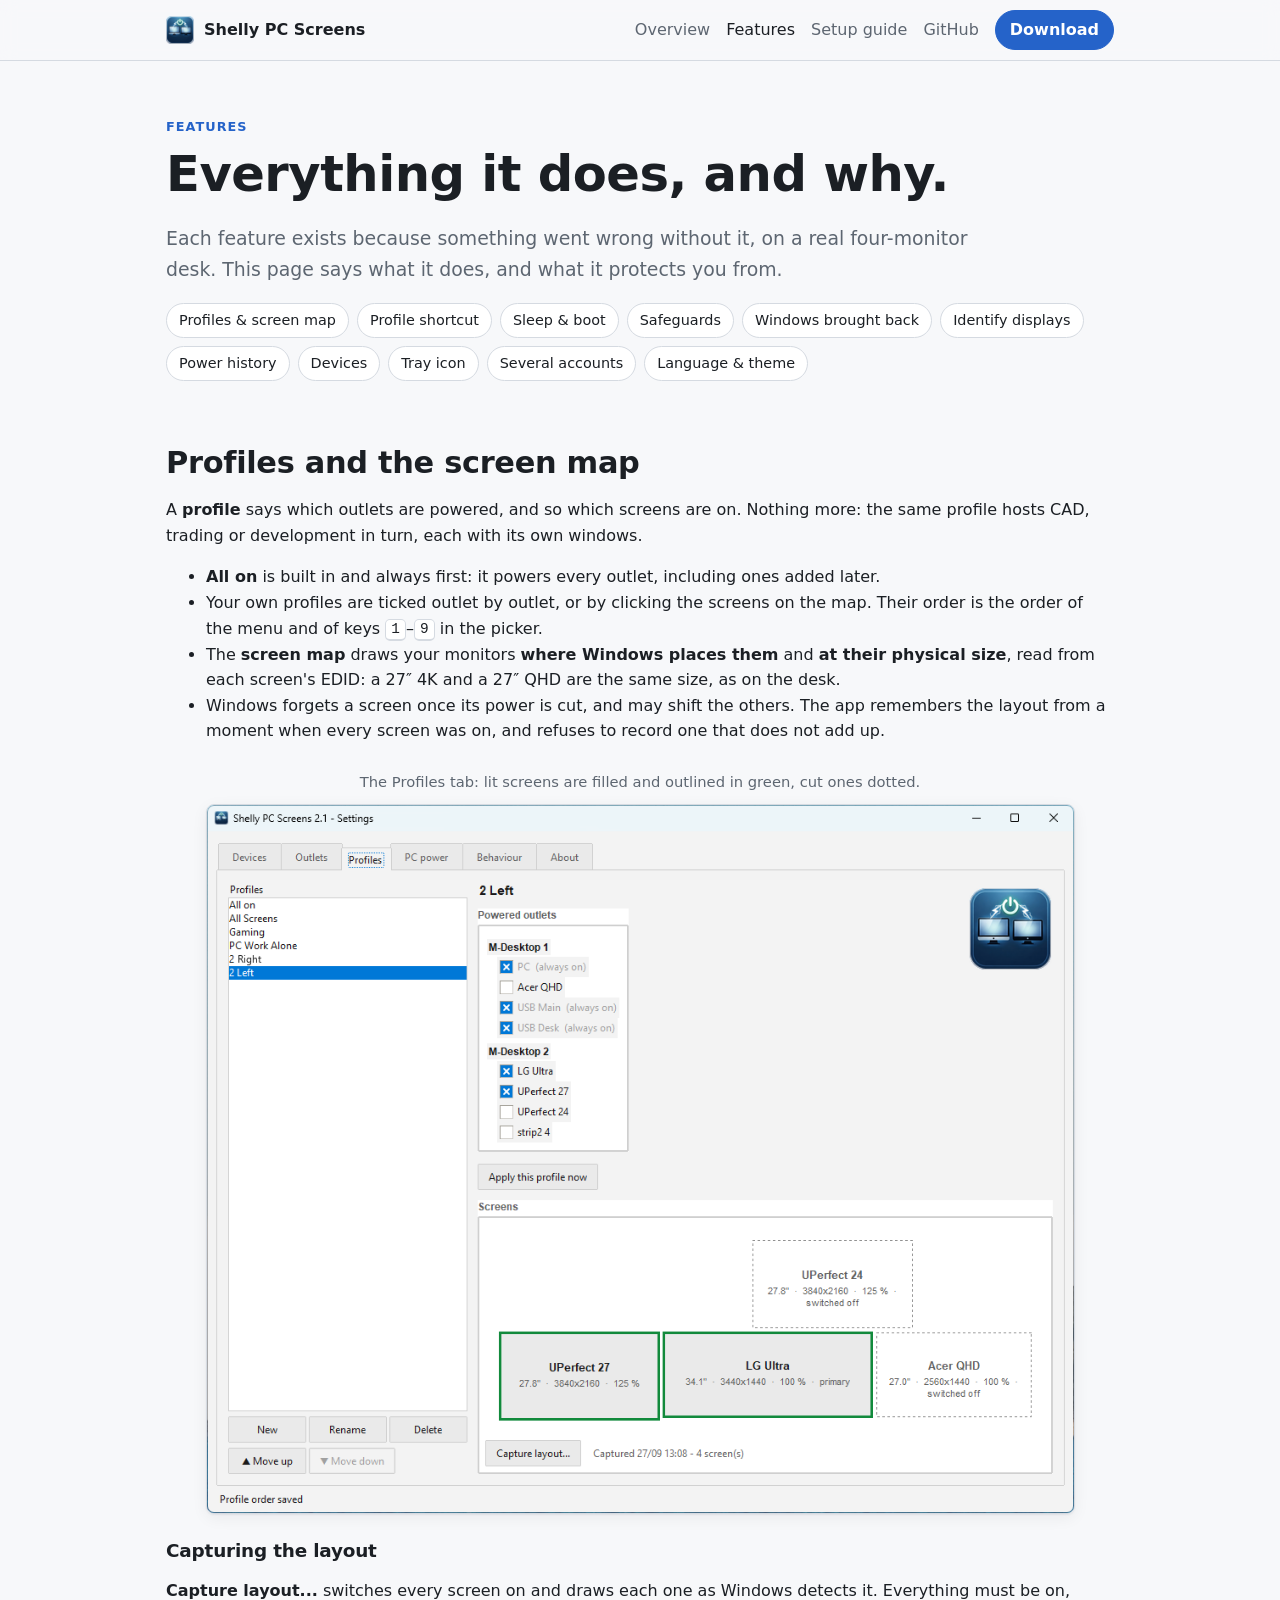
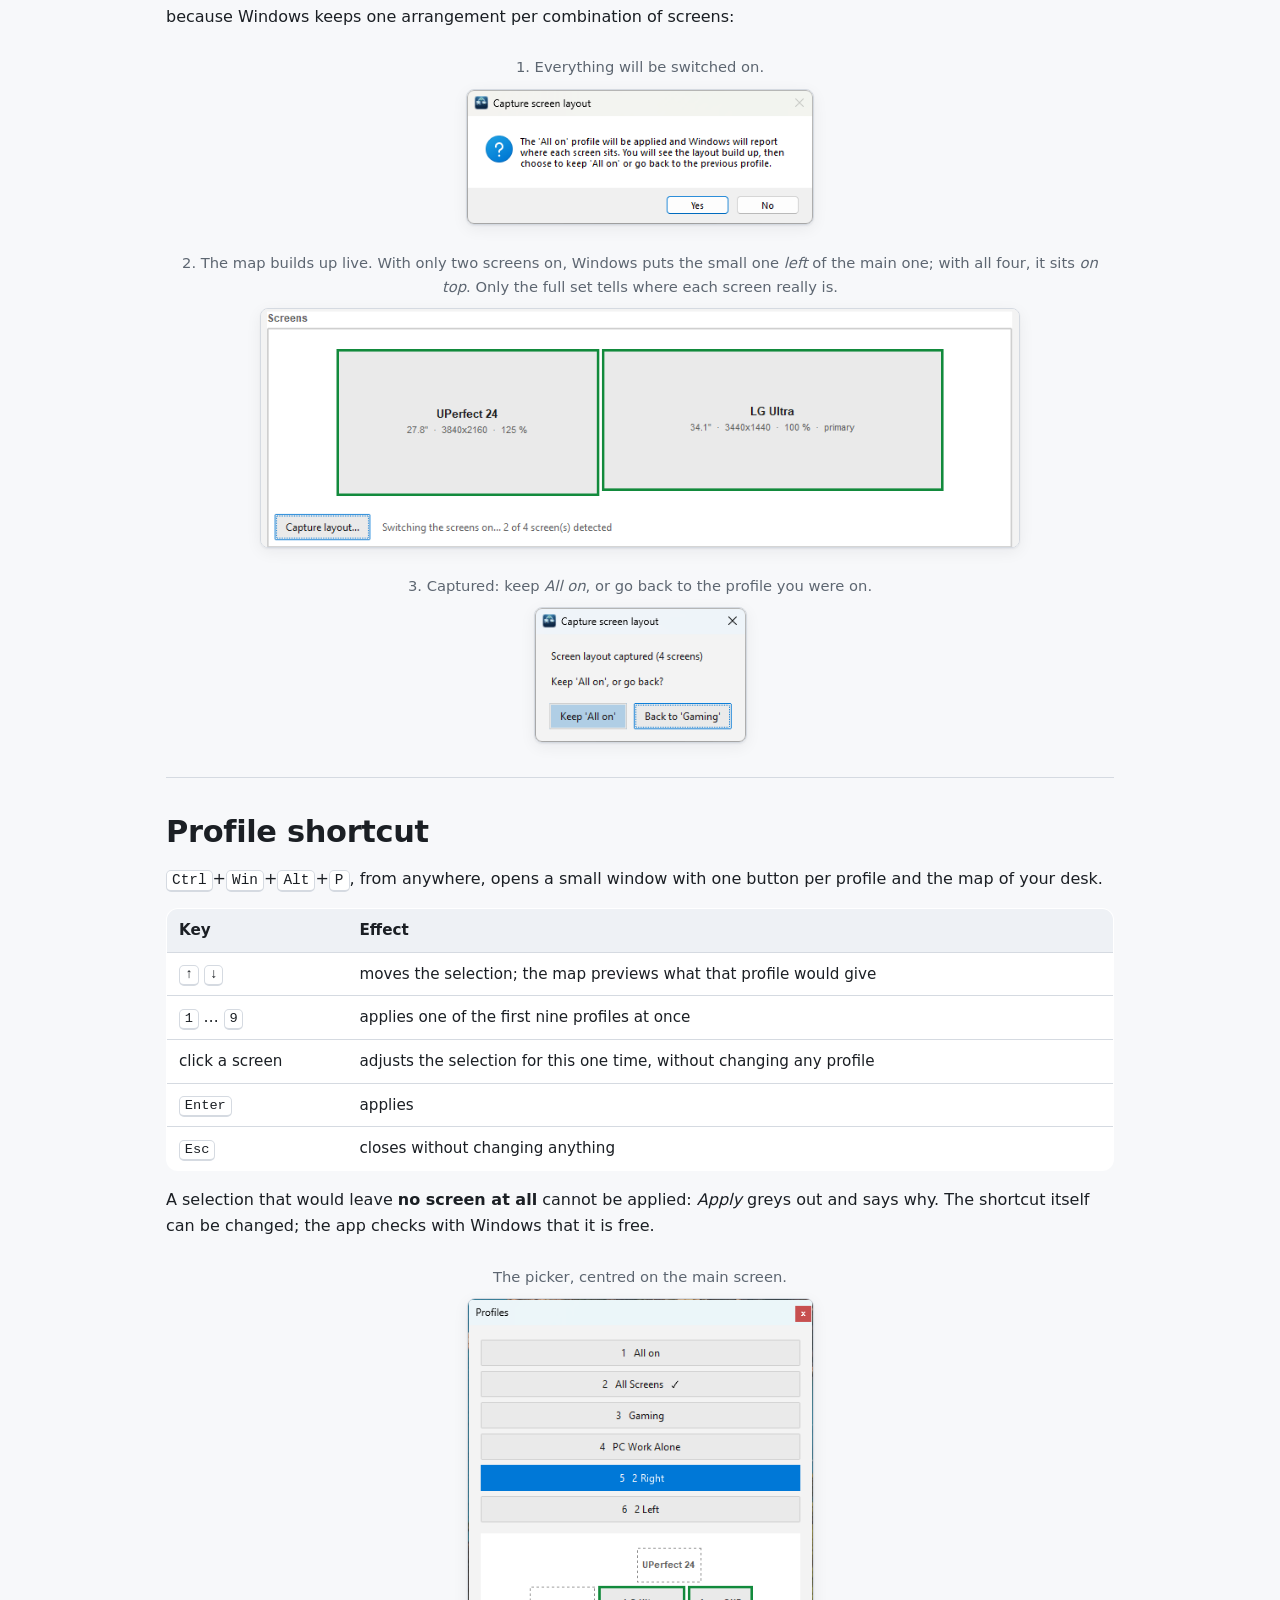
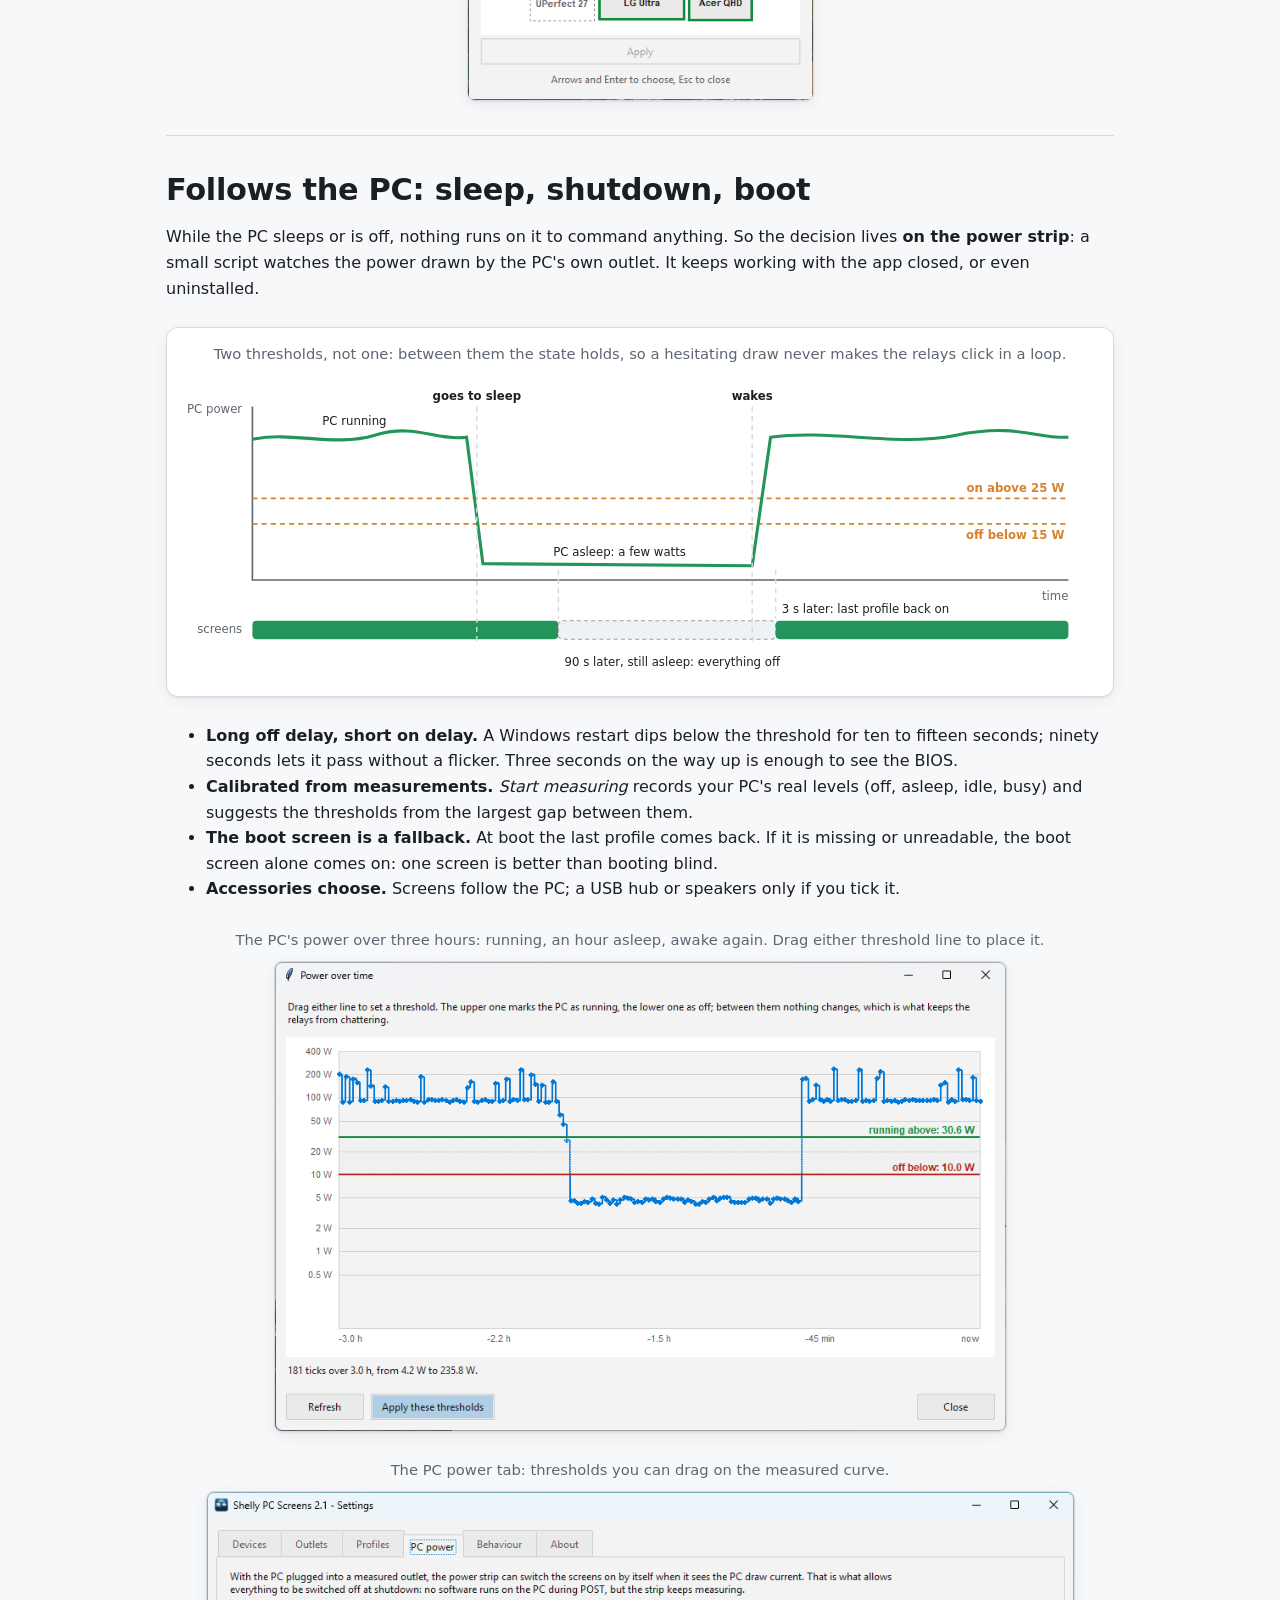
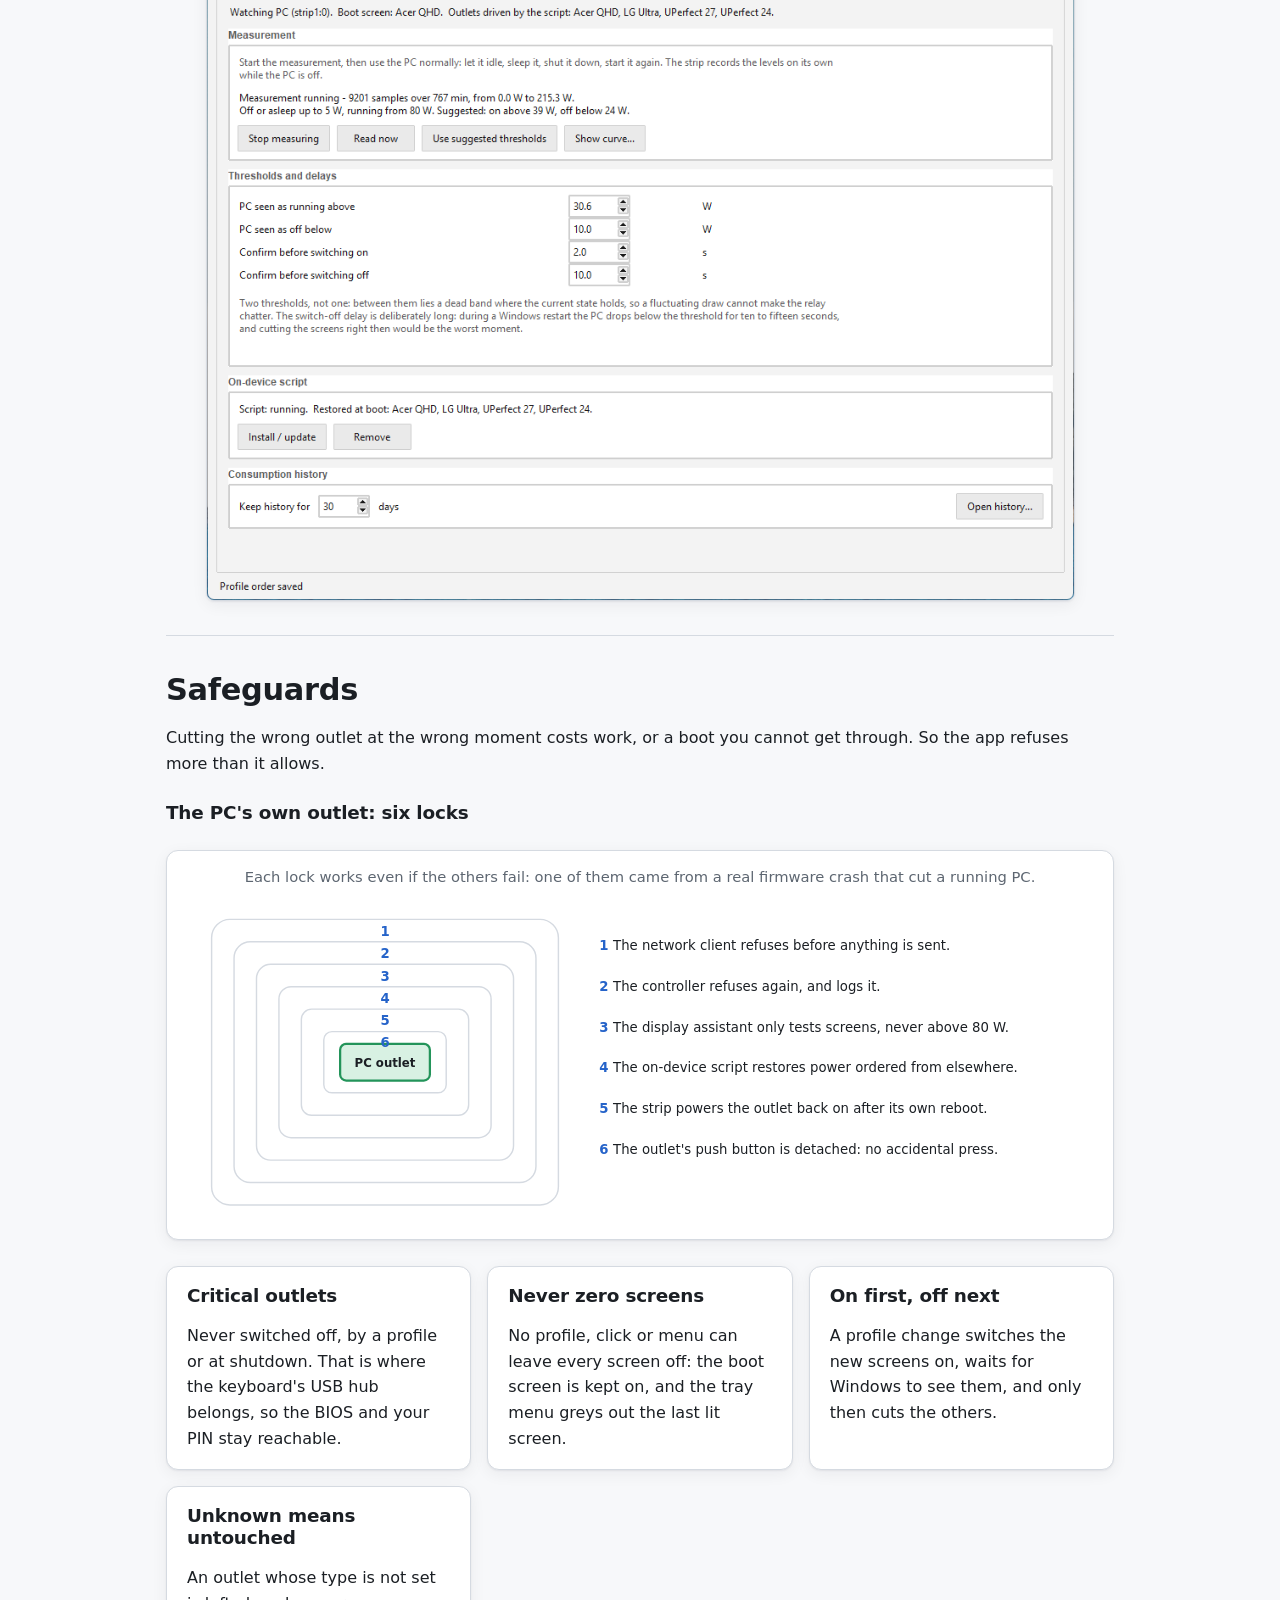
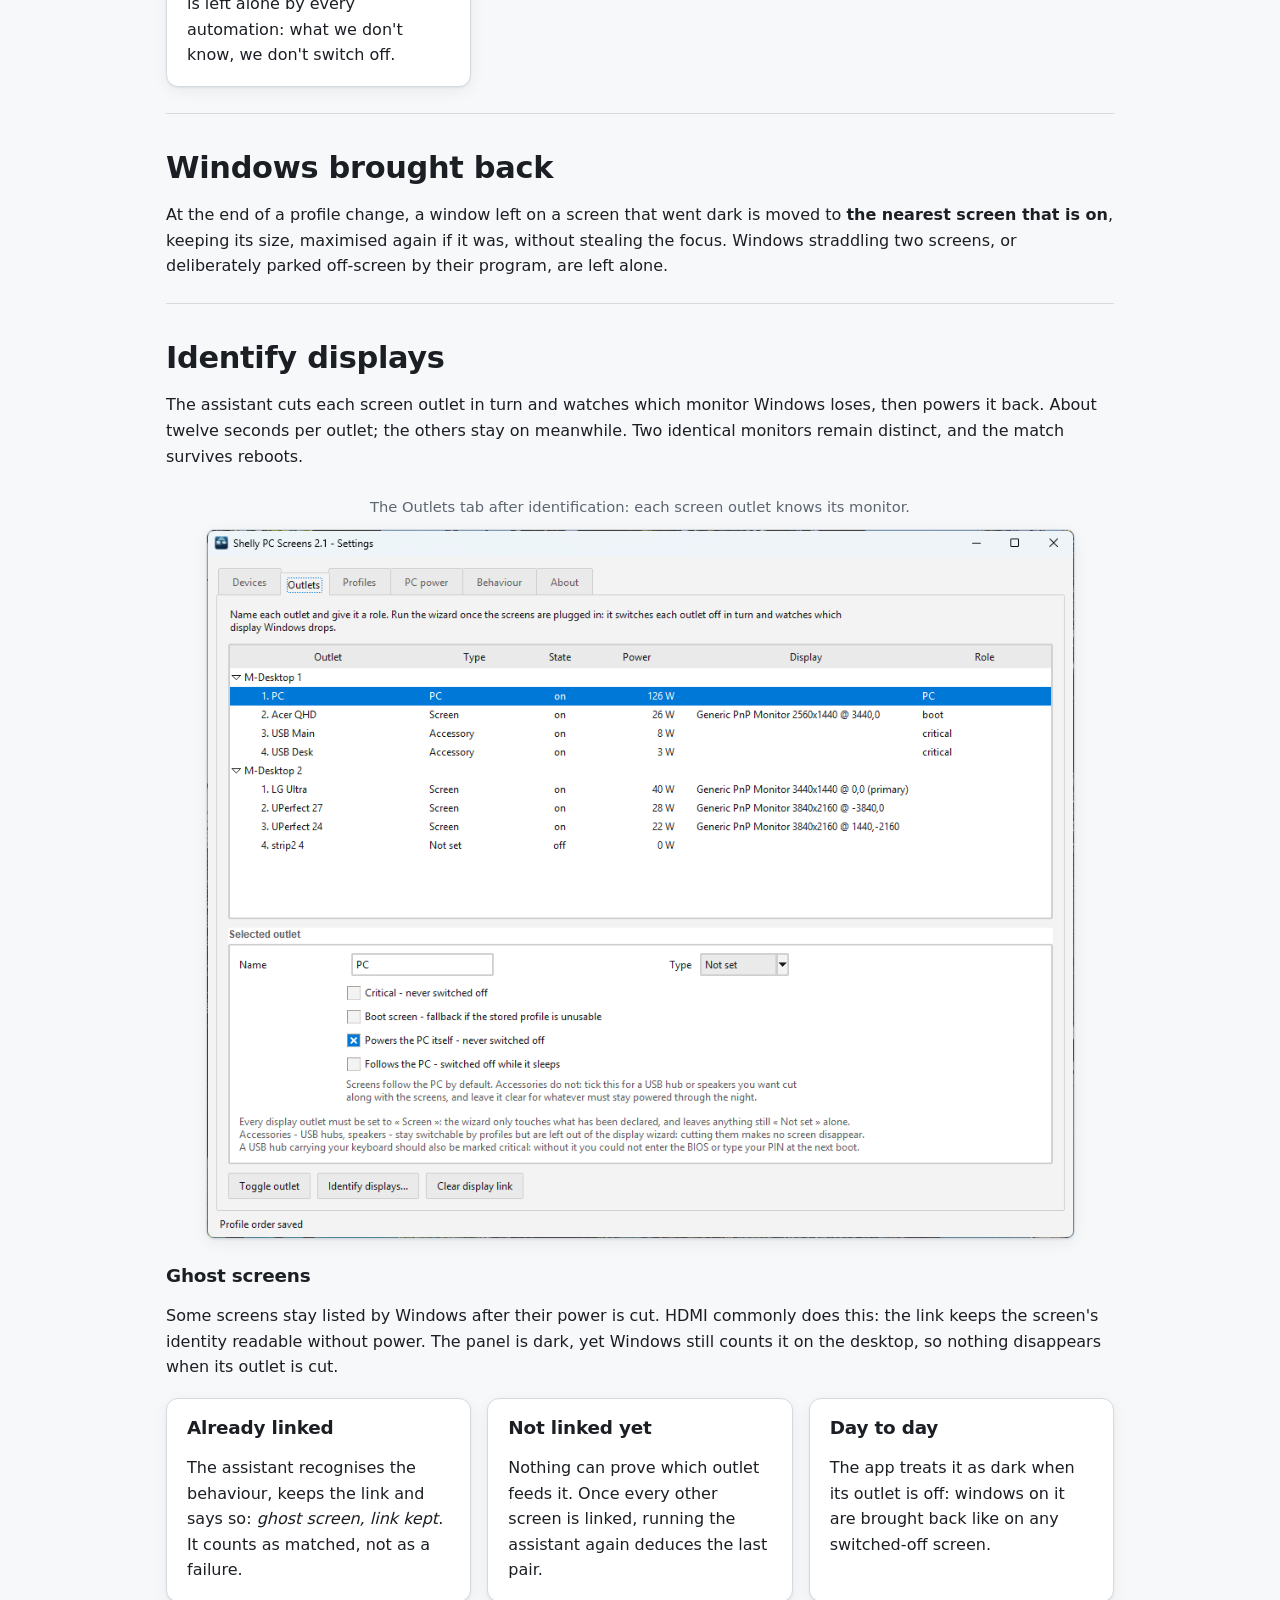
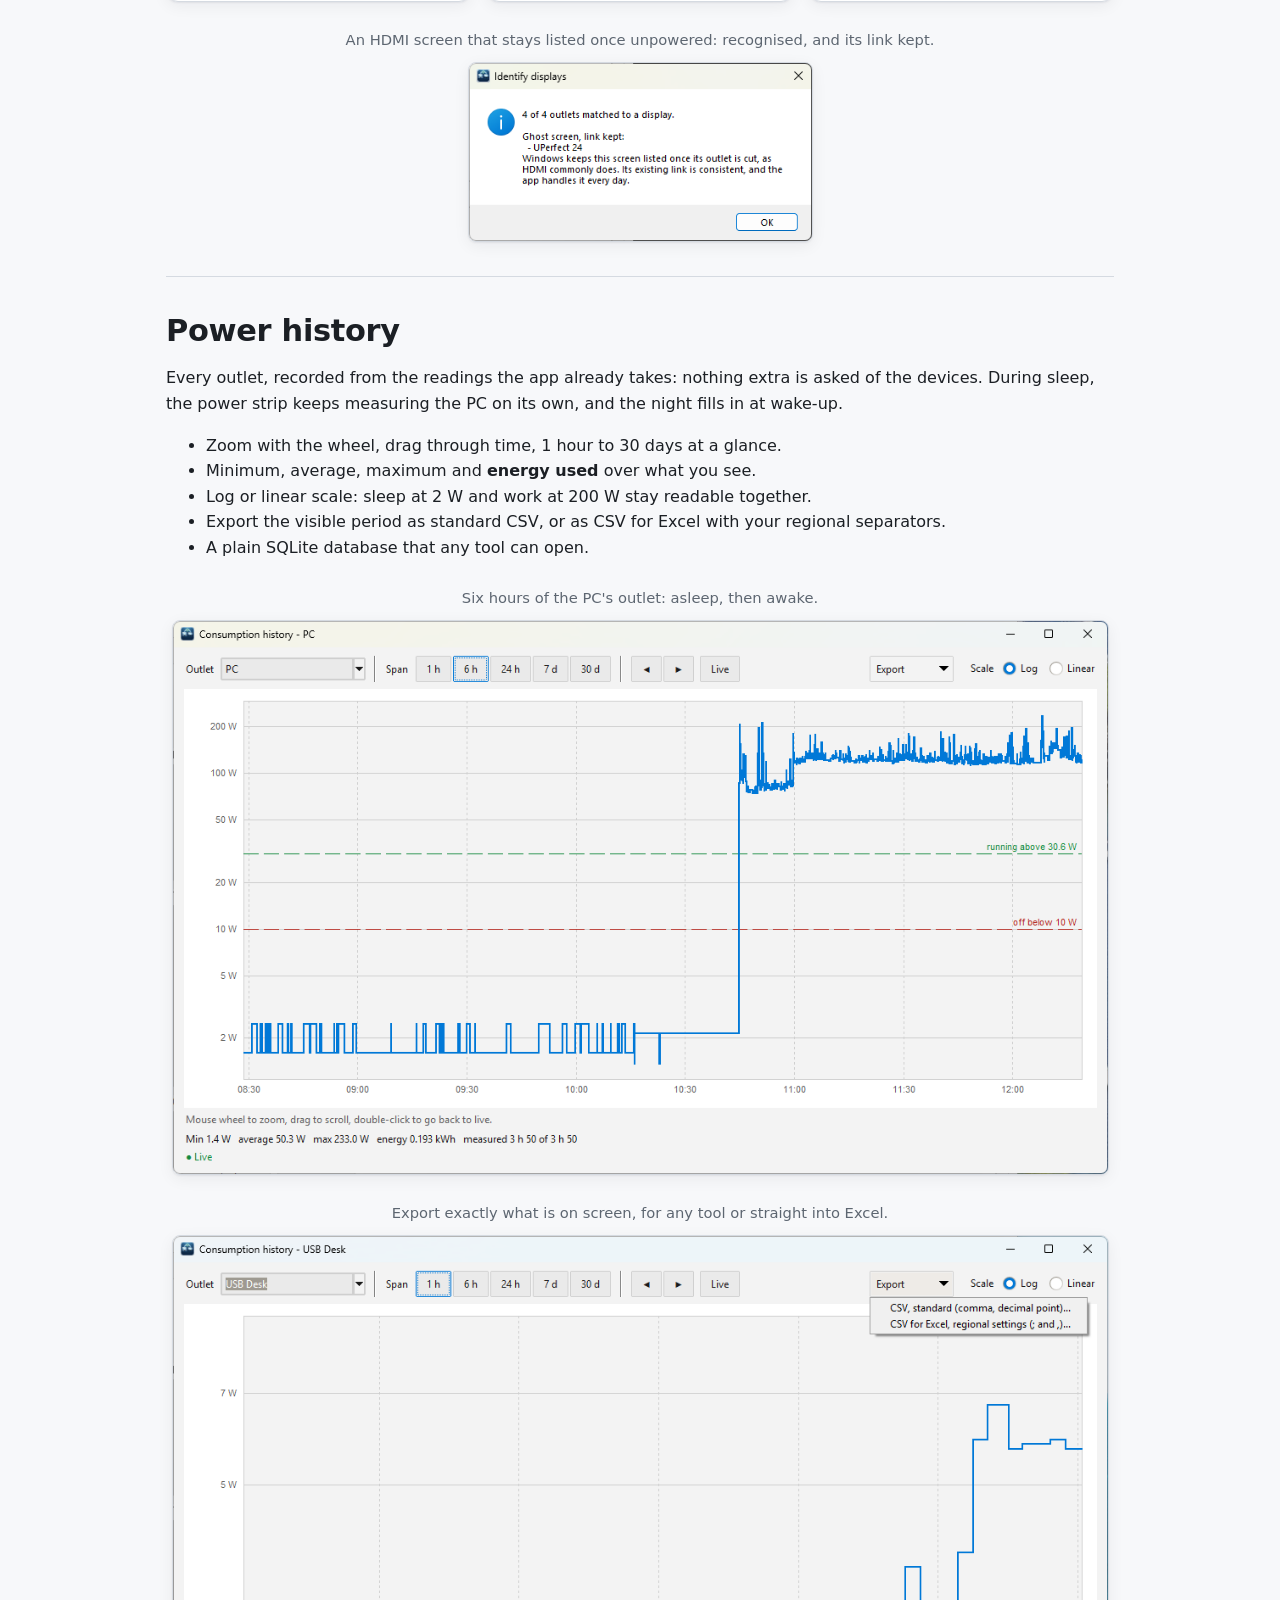
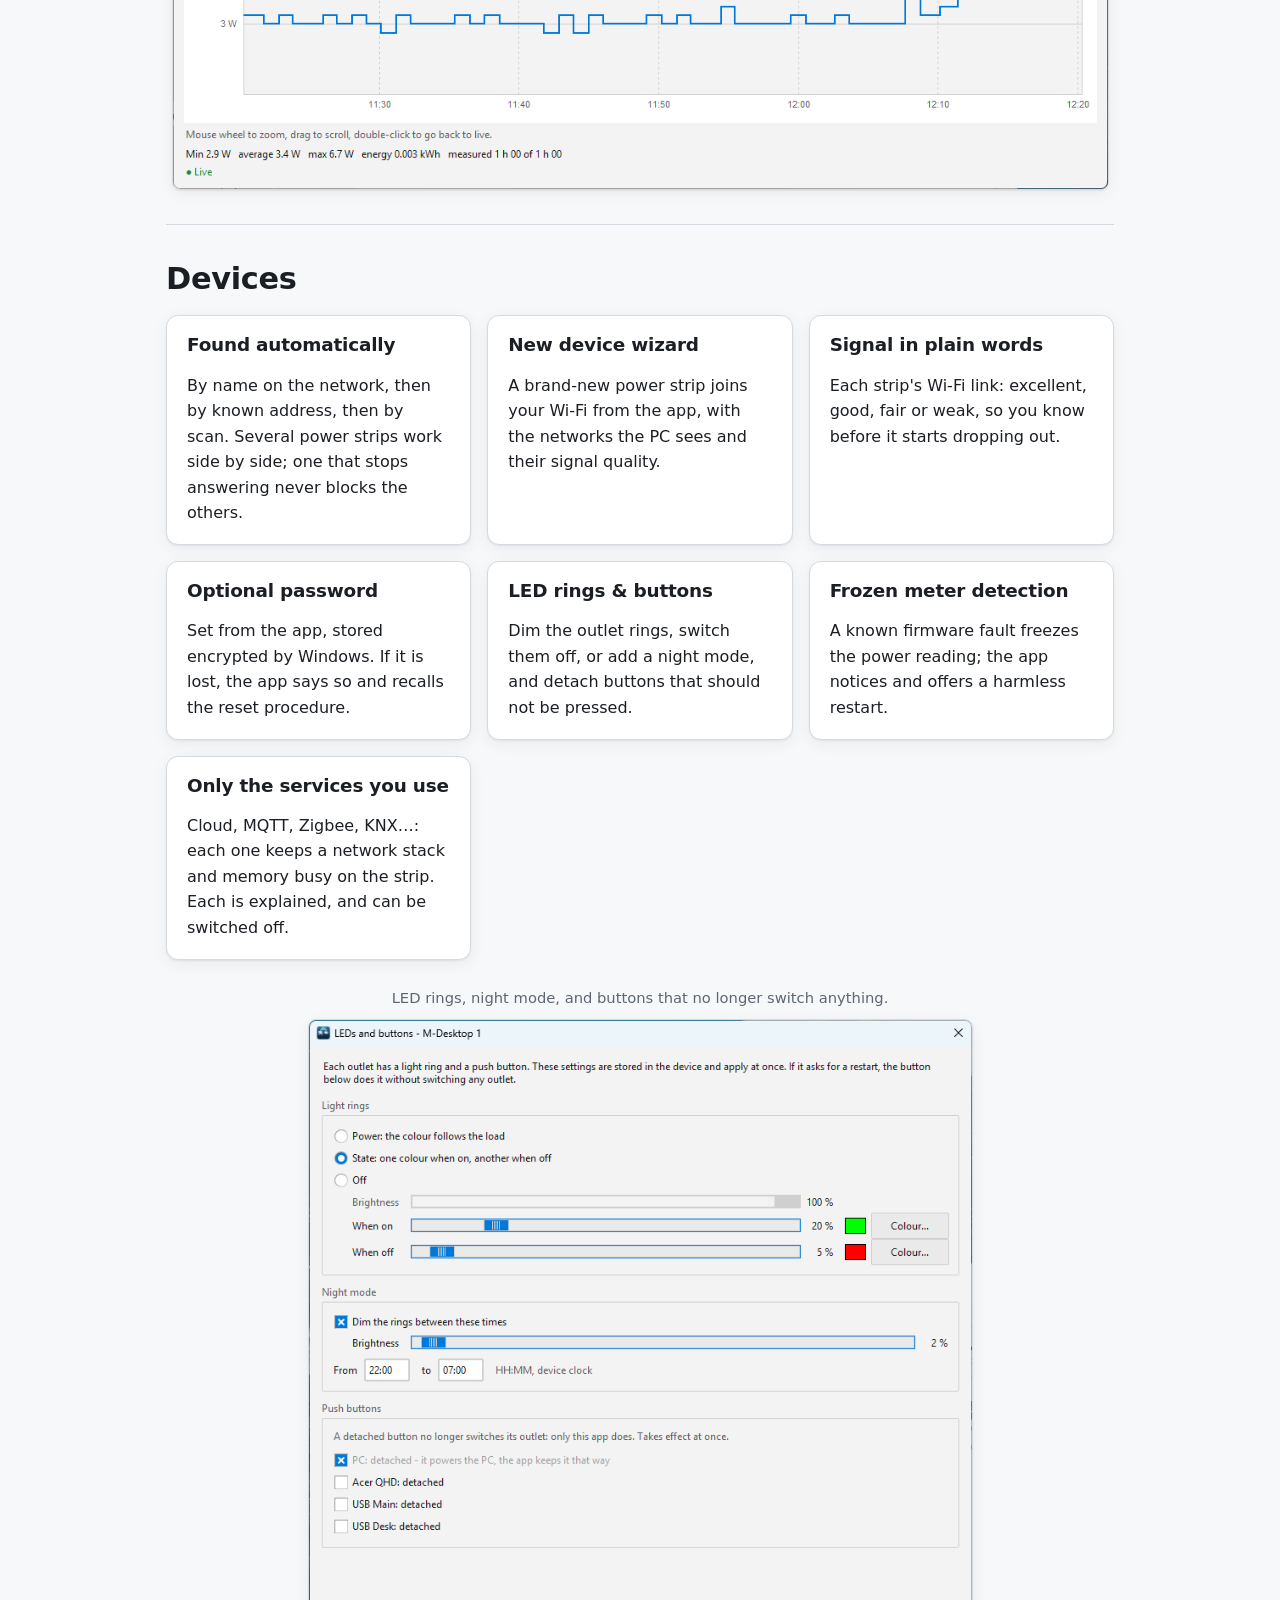
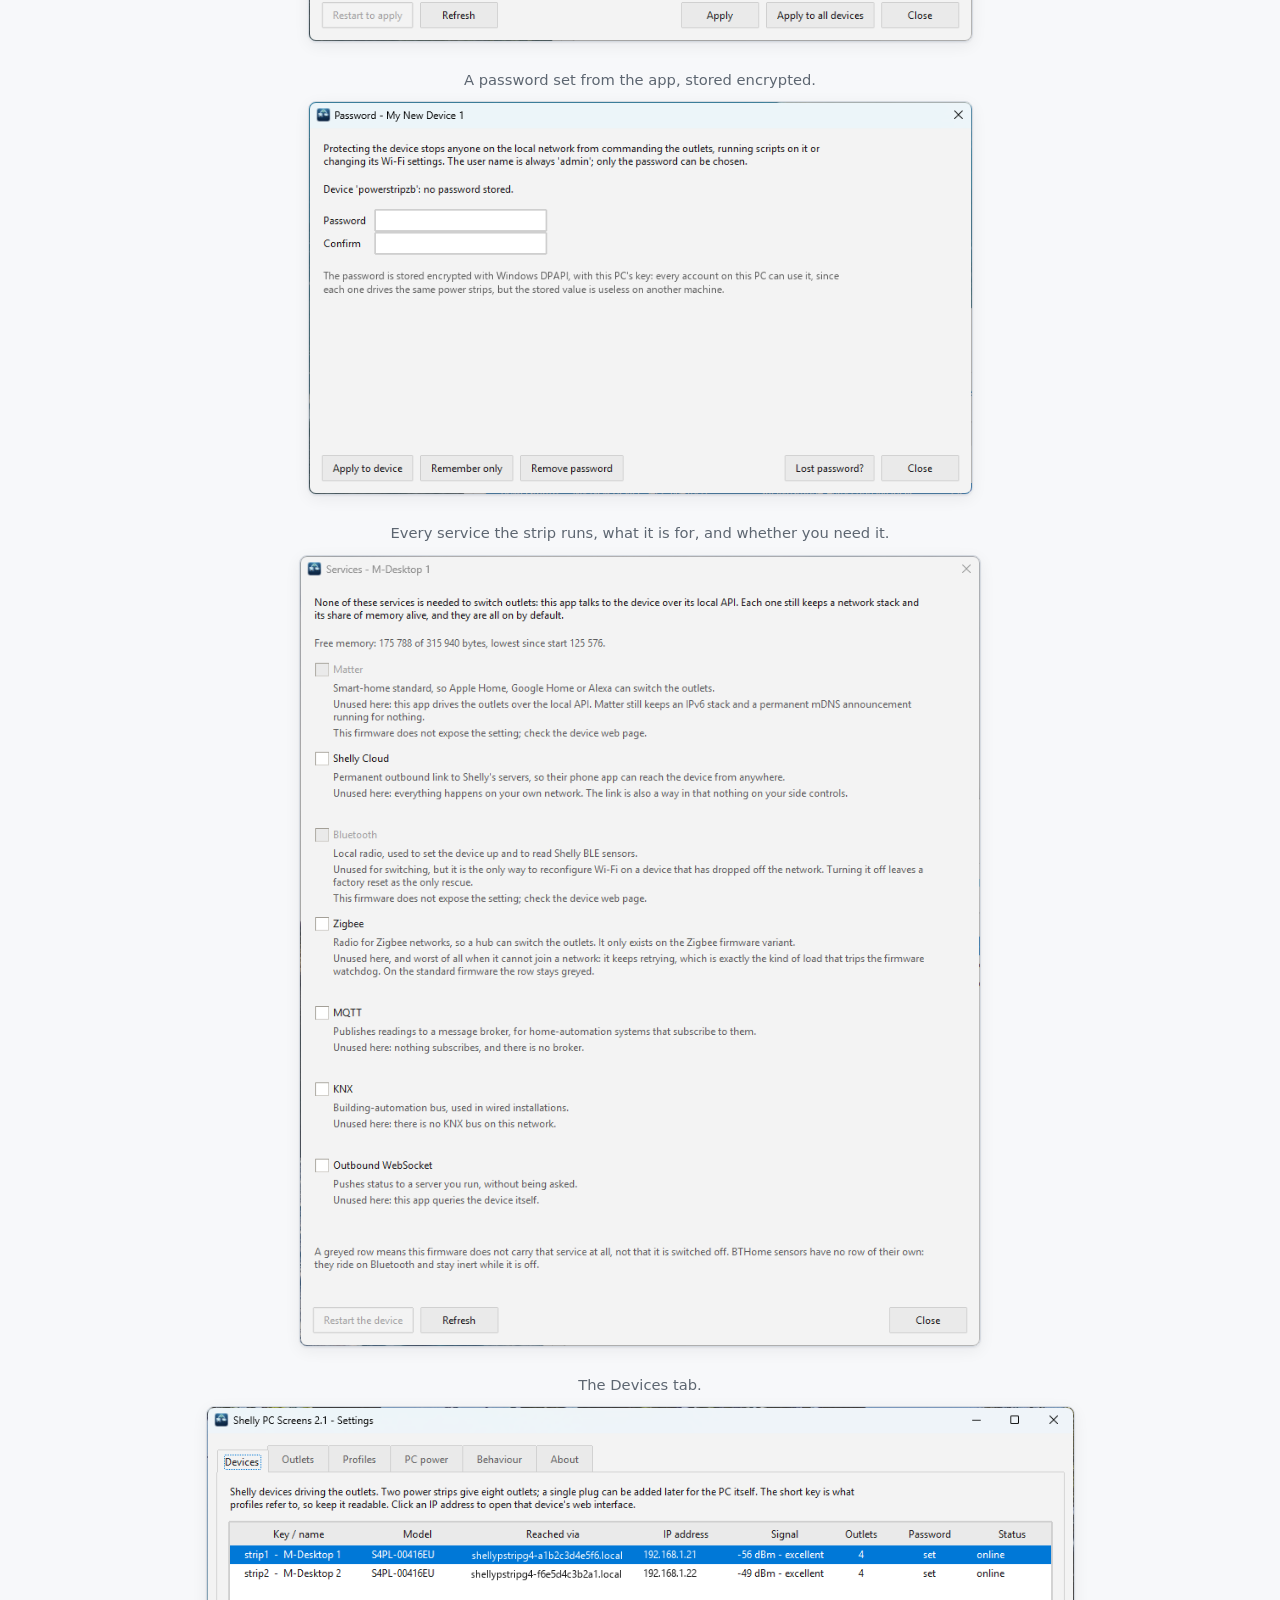
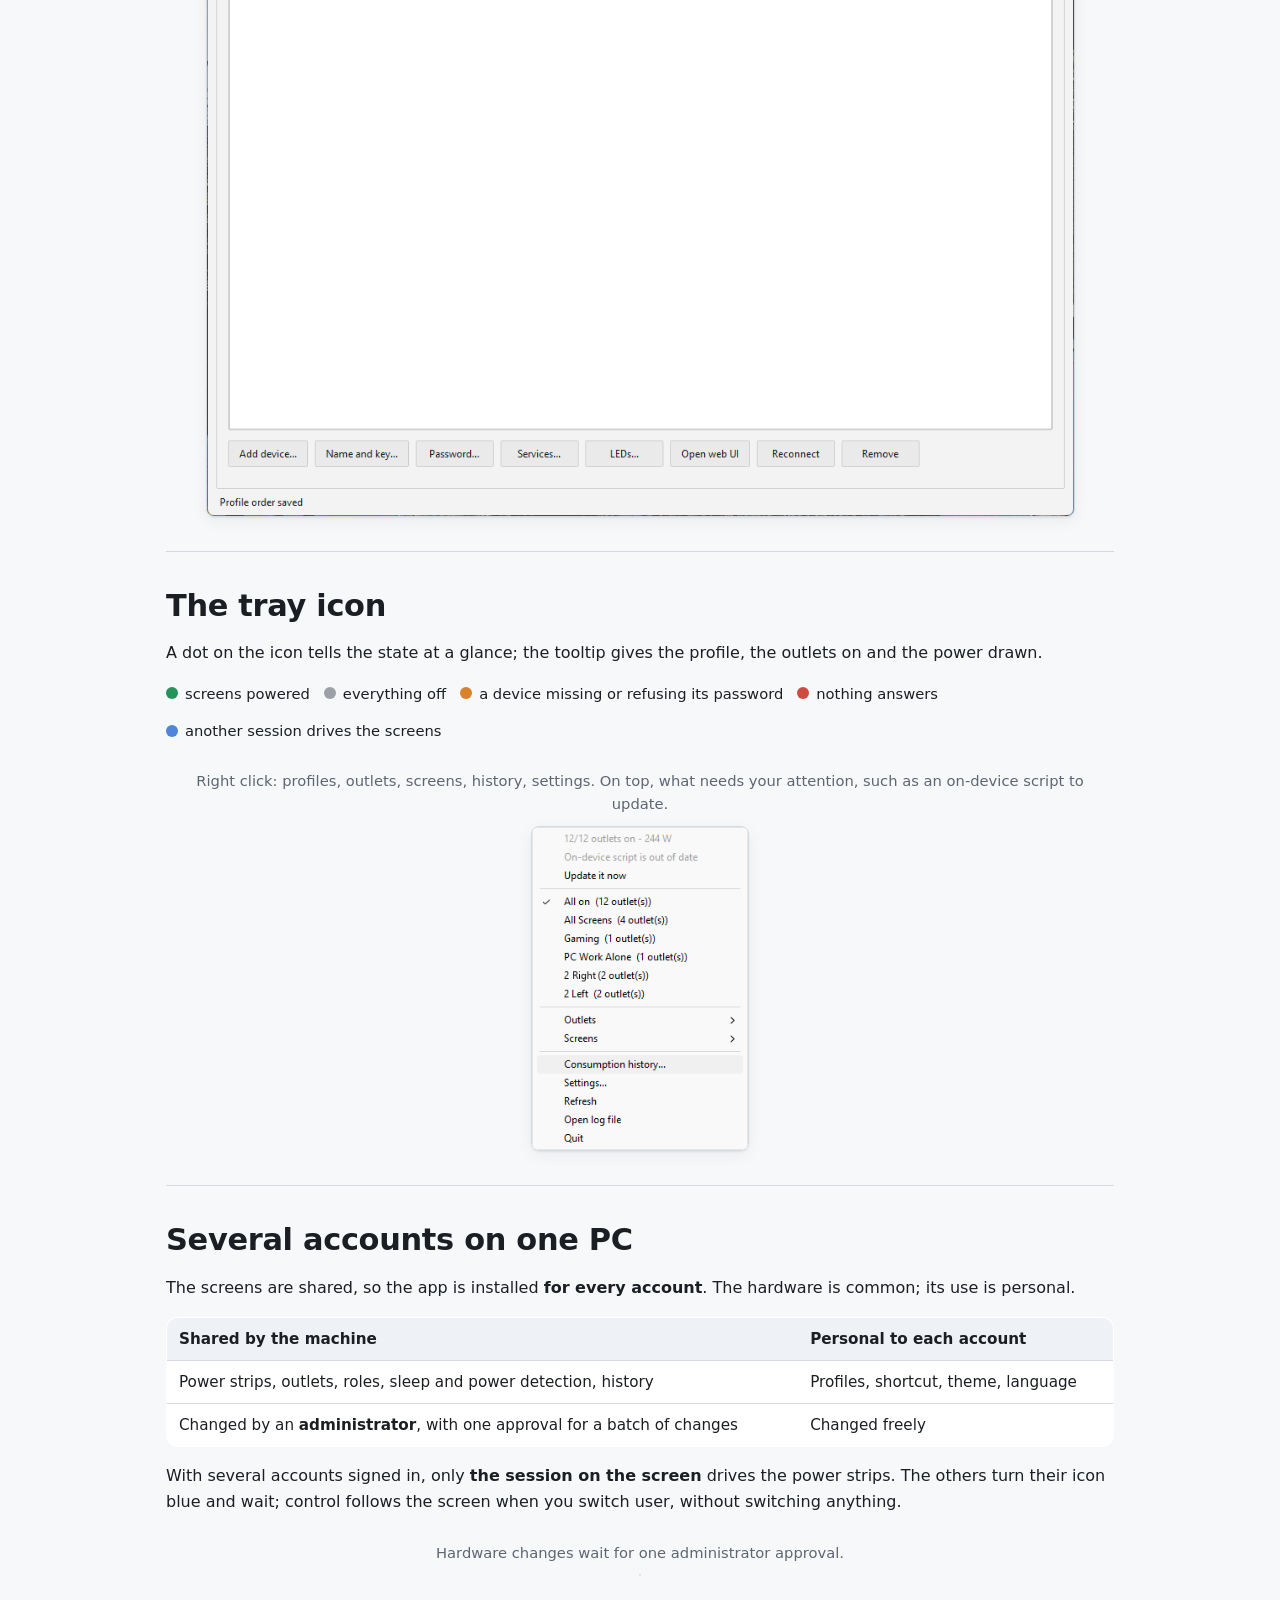
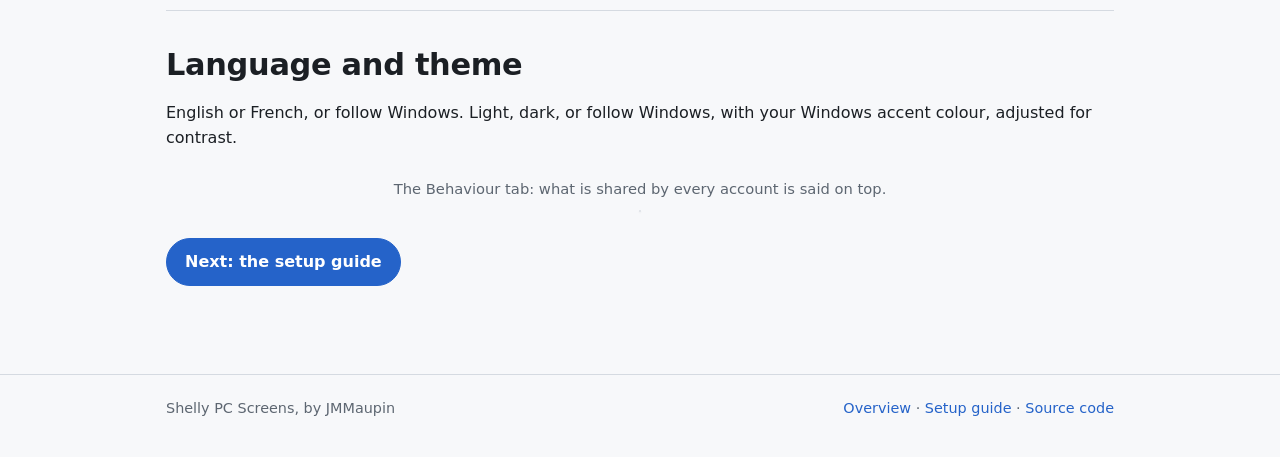
==== commit dfd311cf: "Add sitemap.xml for improved SEO and indexing" ====
--- a/docs/features.html
+++ b/docs/features.html
@@ -3,8 +3,19 @@
 <head>
 <meta charset="utf-8">
 <meta name="viewport" content="width=device-width, initial-scale=1">
-<title>Features · Shelly PC Screens</title>
-<meta name="description" content="Everything Shelly PC Screens does: screen profiles, sleep and boot following, safeguards, window rescue, power history, several accounts.">
+<title>Monitor profiles, sleep and window rescue · Shelly PC Screens</title>
+<meta name="description" content="What Shelly PC Screens does on a multi-monitor PC: monitor profiles, one-key switching, sleep and boot following, safeguards, window rescue, power history.">
+<link rel="canonical" href="https://jmmaupin.github.io/PC-Multi-Screens-Shelly/features.html">
+<meta property="og:type" content="website">
+<meta property="og:site_name" content="Shelly PC Screens">
+<meta property="og:title" content="Monitor profiles, sleep and window rescue · Shelly PC Screens">
+<meta property="og:description" content="What Shelly PC Screens does on a multi-monitor PC: monitor profiles, one-key switching, sleep and boot following, safeguards, window rescue, power history.">
+<meta property="og:url" content="https://jmmaupin.github.io/PC-Multi-Screens-Shelly/features.html">
+<meta property="og:image" content="https://jmmaupin.github.io/PC-Multi-Screens-Shelly/assets/og-image.png">
+<meta property="og:image:width" content="1200">
+<meta property="og:image:height" content="630">
+<meta property="og:image:alt" content="Shelly PC Screens: the profile picker and the map of a four-monitor desk">
+<meta name="twitter:card" content="summary_large_image">
 <link rel="icon" href="assets/icon-32.png">
 <link rel="stylesheet" href="assets/style.css">
 </head>
@@ -29,7 +40,7 @@
   <div>
     <p class="eyebrow">Features</p>
     <h1>Everything it does, and why.</h1>
-    <p class="lead">Each feature exists because something went wrong without it. This page says what it does, and what it protects you from.</p>
+    <p class="lead">Each feature exists because something went wrong without it, on a real four-monitor desk. This page says what it does, and what it protects you from.</p>
     <ul class="toc">
       <li><a href="#profiles">Profiles &amp; screen map</a></li>
       <li><a href="#picker">Profile shortcut</a></li>
--- a/docs/assets/style.css
+++ b/docs/assets/style.css
@@ -356,6 +356,27 @@
 }
 .step h2 { display: flex; align-items: center; }
 
+/* Sub-steps of a step, such as the pages of the first setup wizard. */
+.substep {
+  display: flex;
+  align-items: center;
+  gap: 10px;
+  font-size: 1.02rem;
+  margin: 30px 0 8px;
+}
+.substep-number {
+  display: inline-grid;
+  place-items: center;
+  flex: none;
+  width: 24px;
+  height: 24px;
+  border-radius: 50%;
+  border: 2px solid var(--accent);
+  color: var(--accent);
+  font-size: .8rem;
+  font-weight: 700;
+}
+
 ol.do, ul.check { padding-left: 1.3em; }
 ol.do li, ul.check li { margin: .35em 0; }
 ul.check { list-style: none; padding-left: 0; }
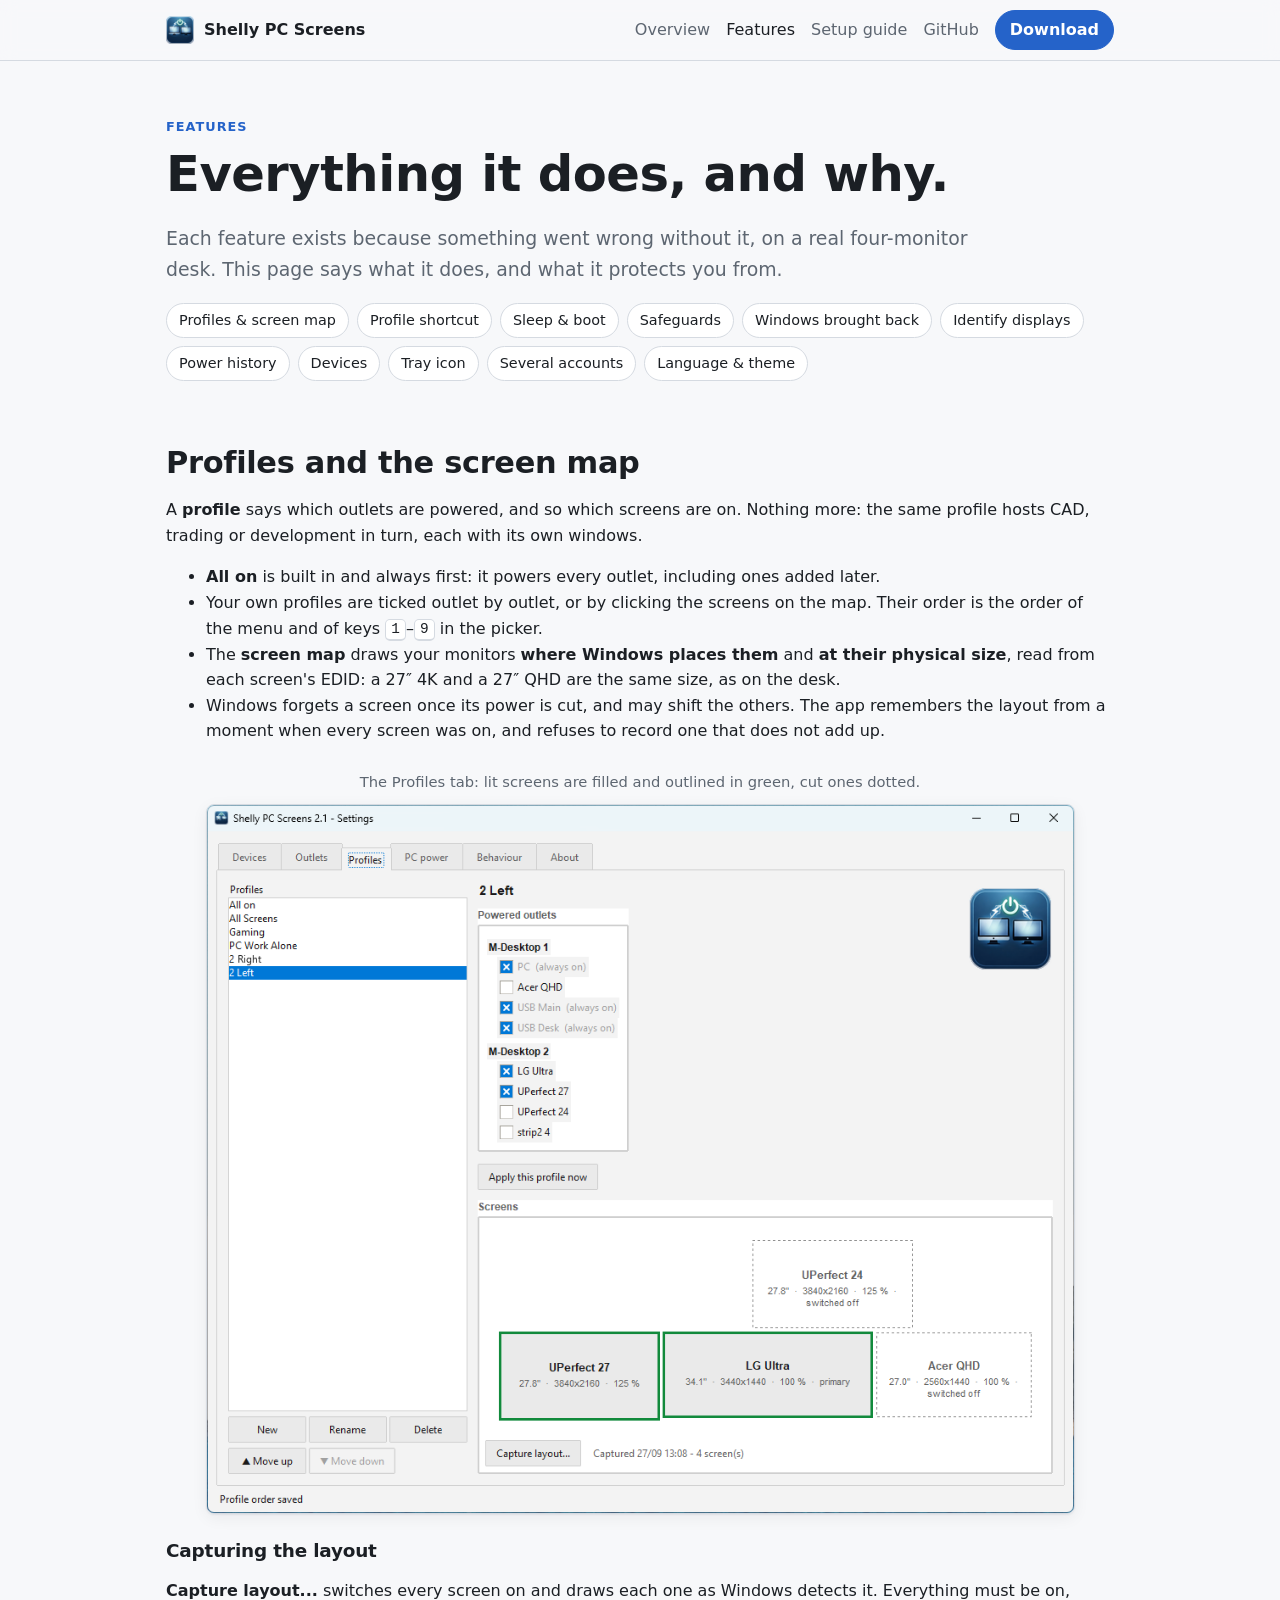
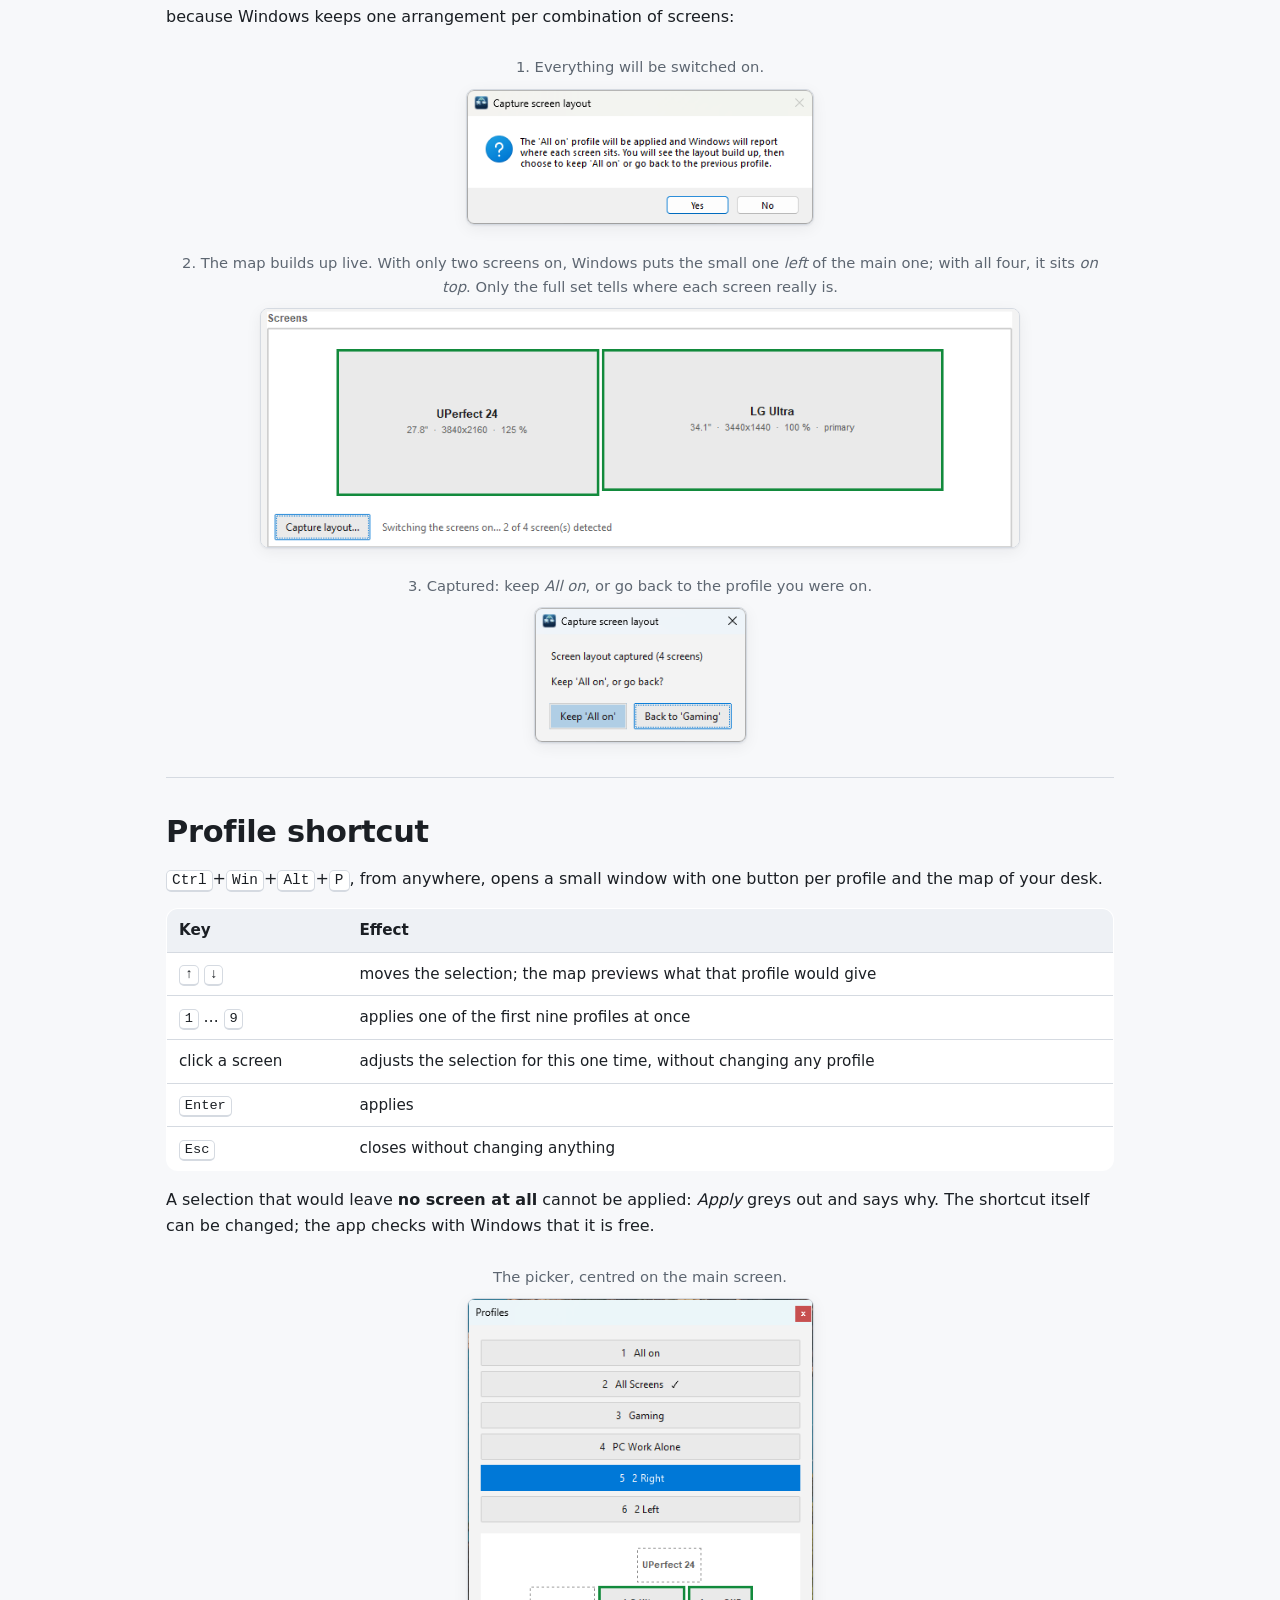
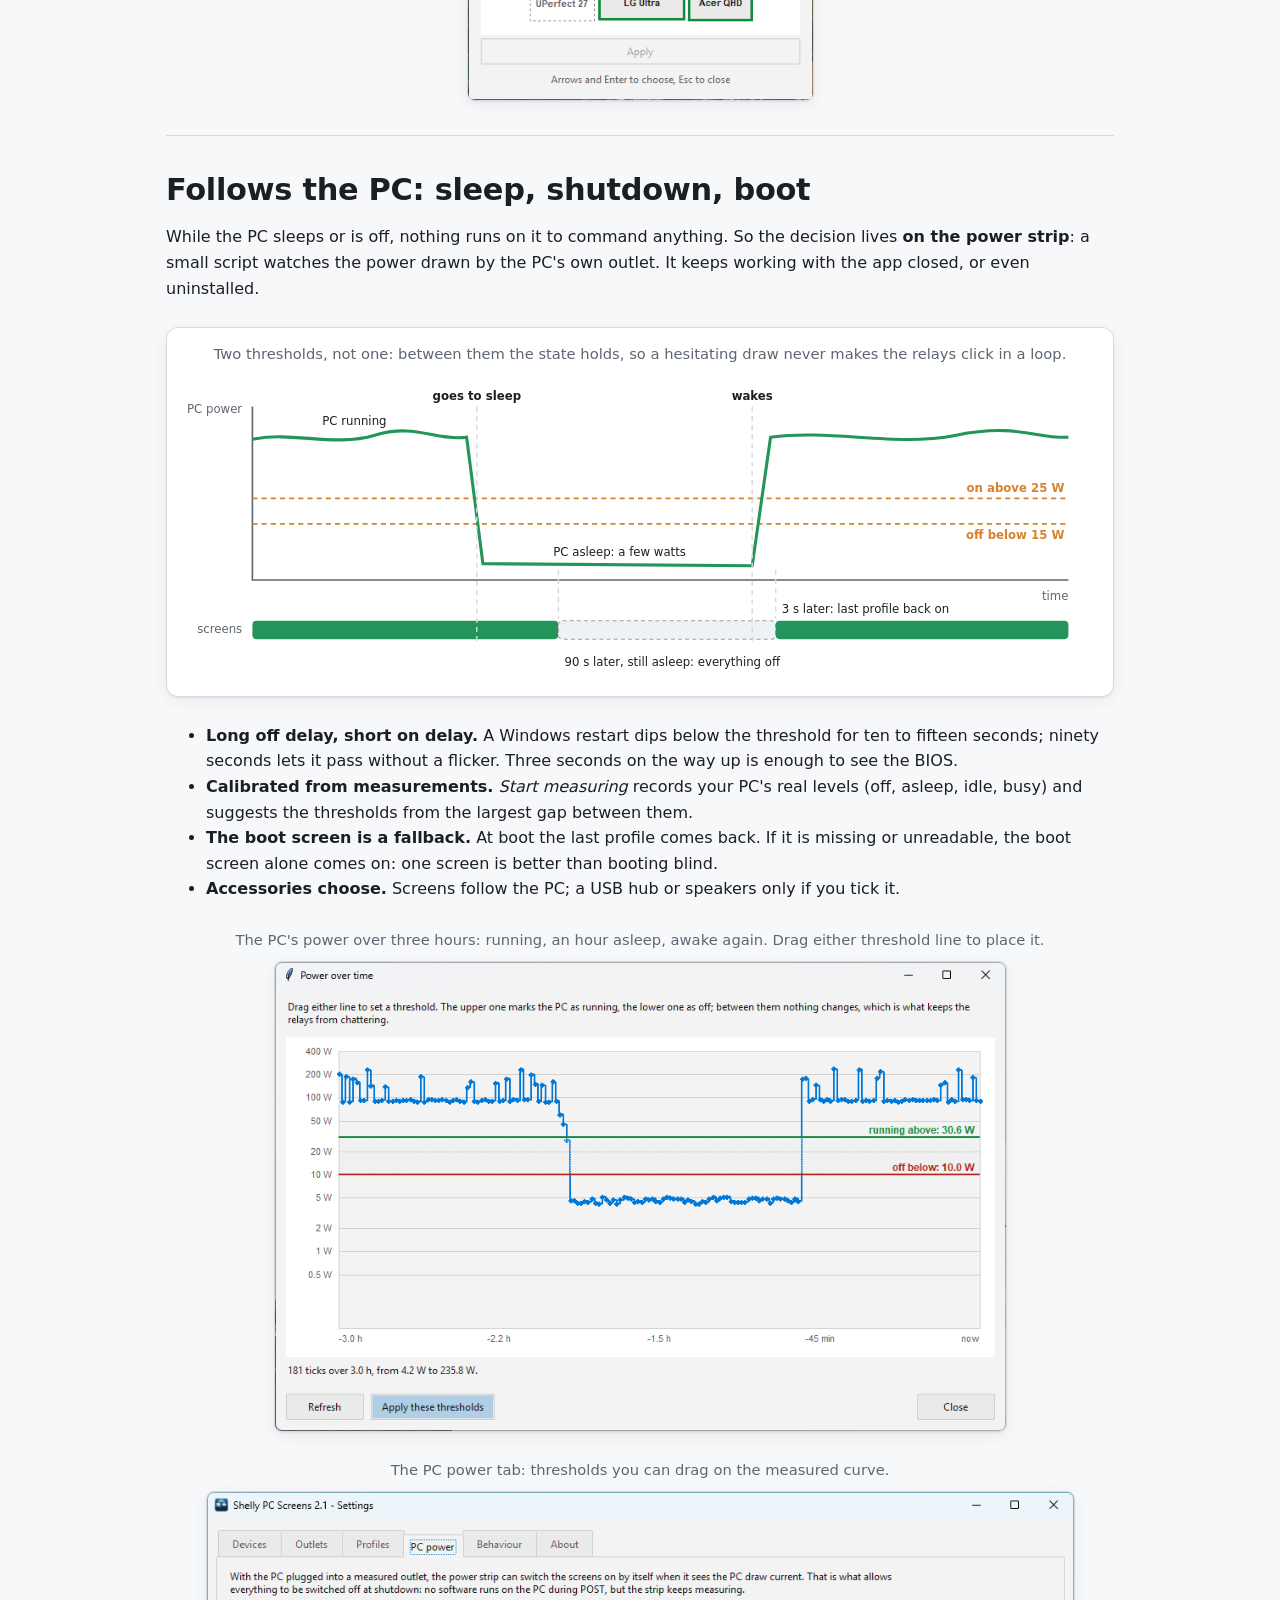
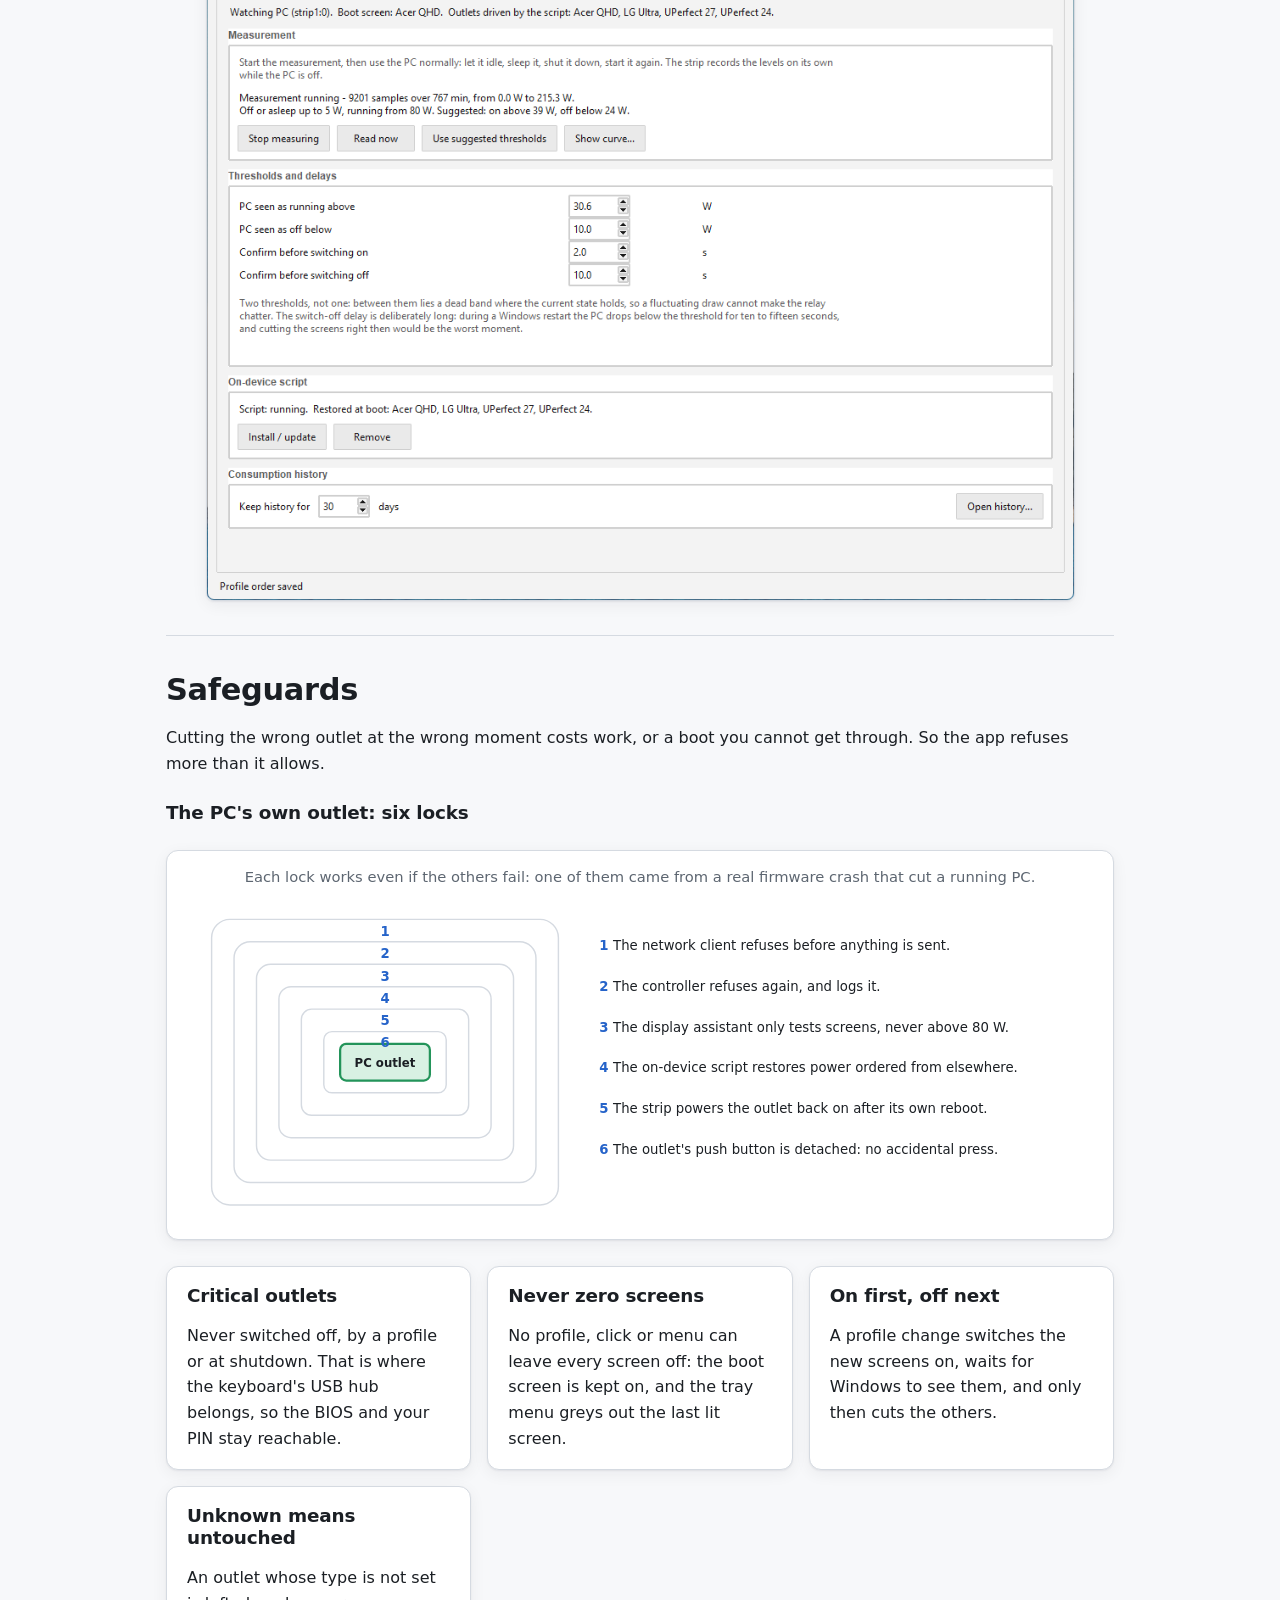
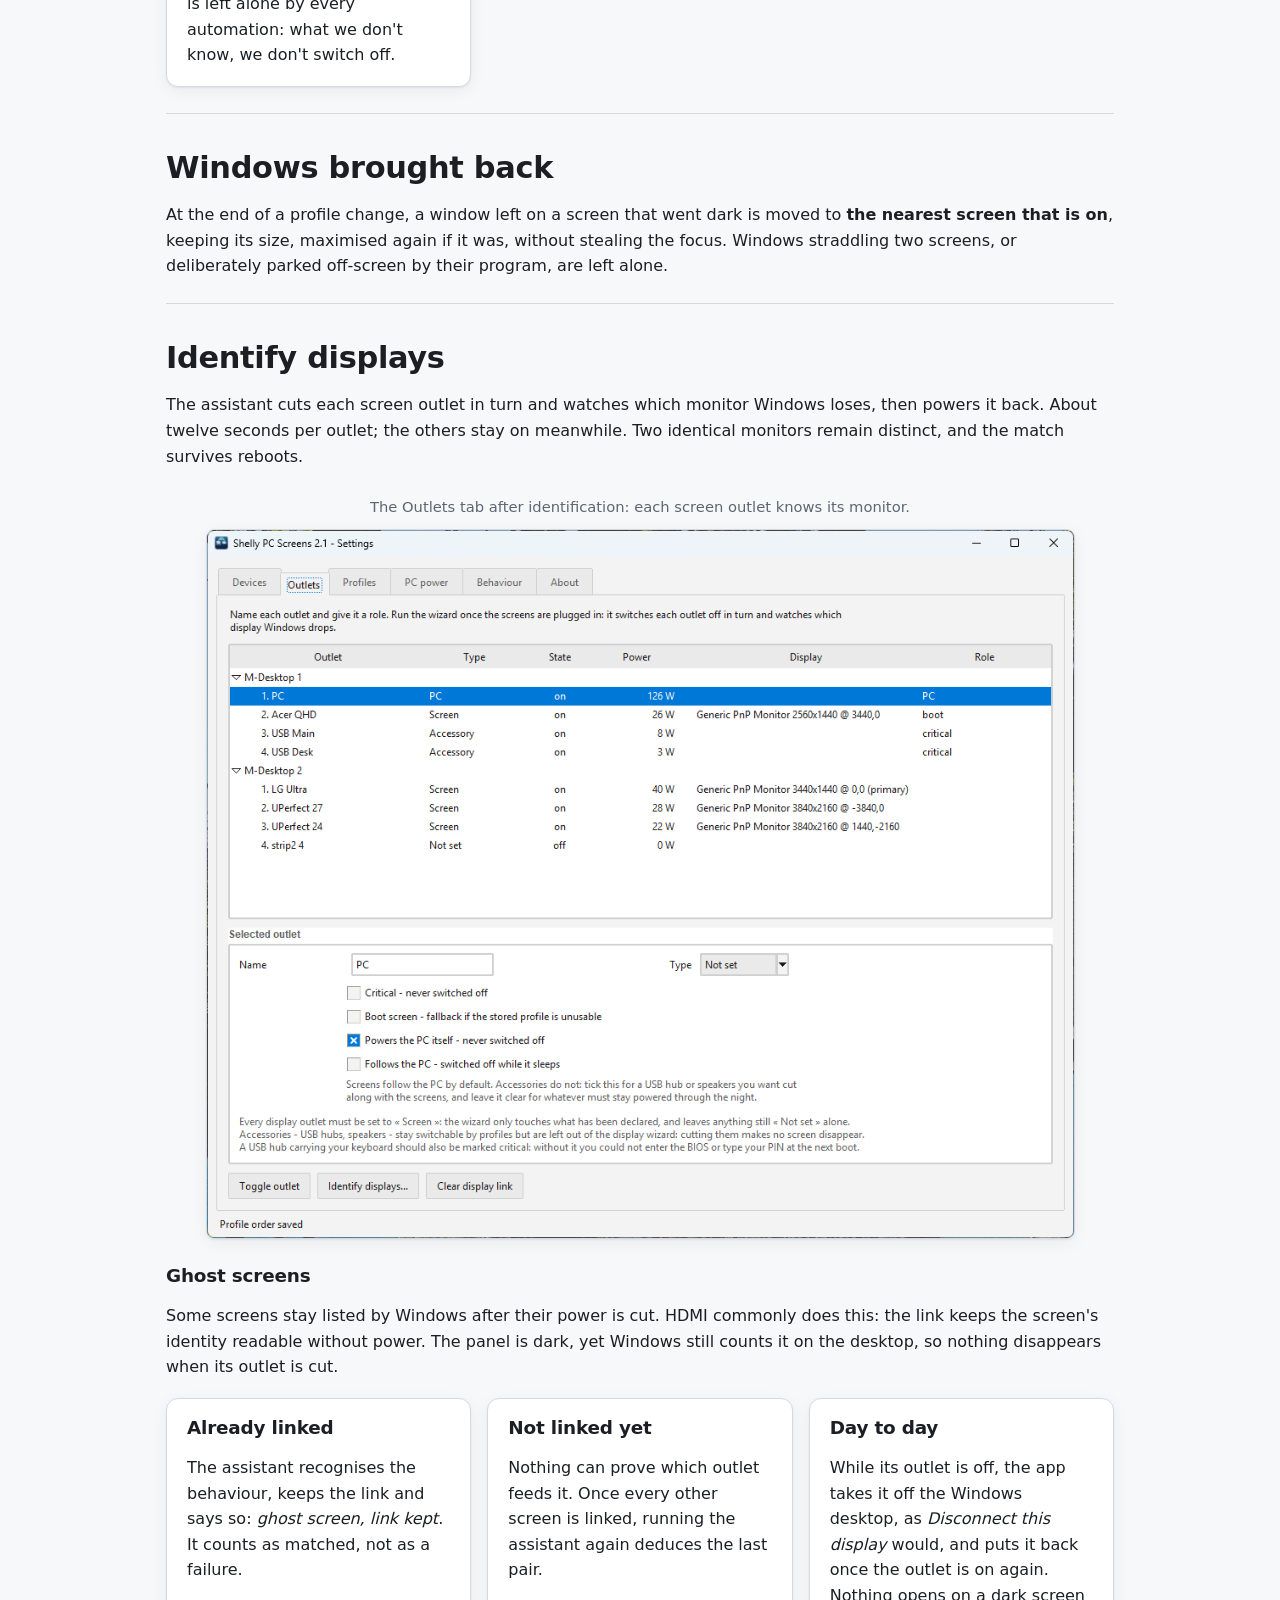
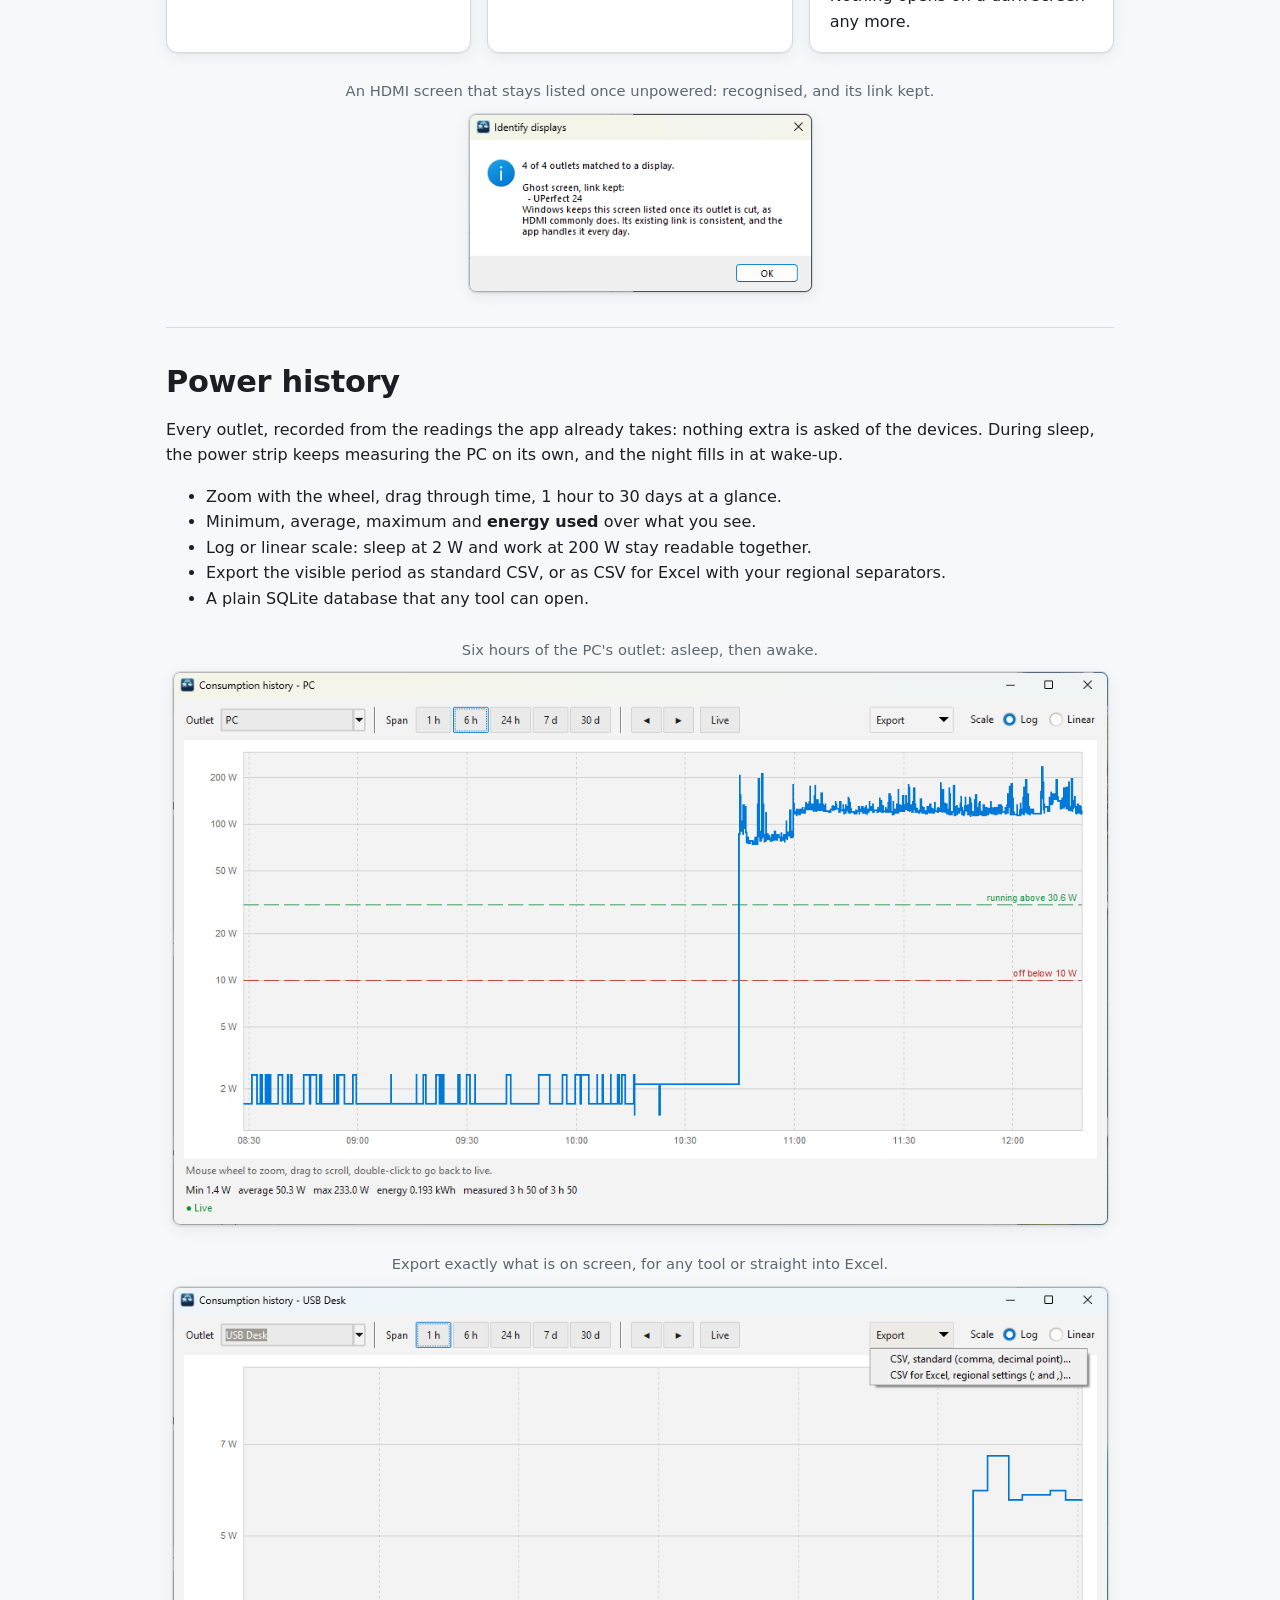
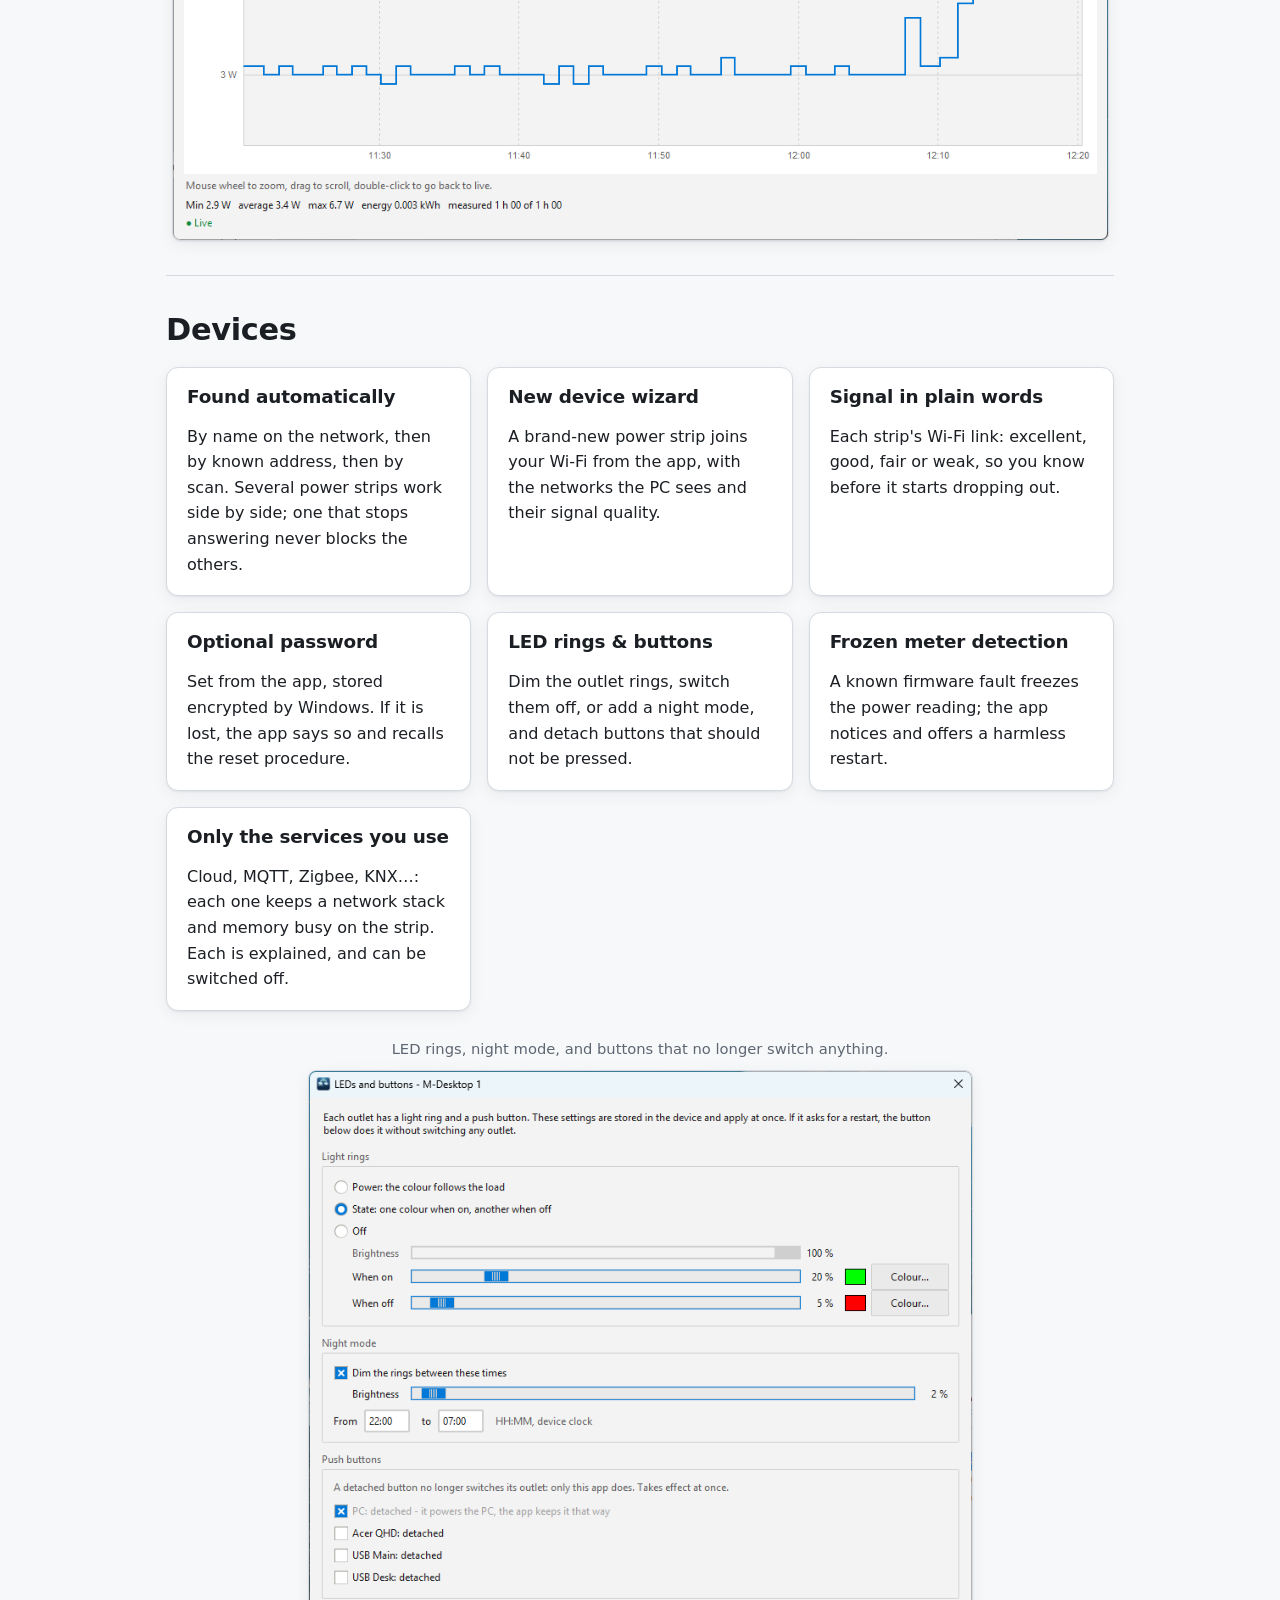
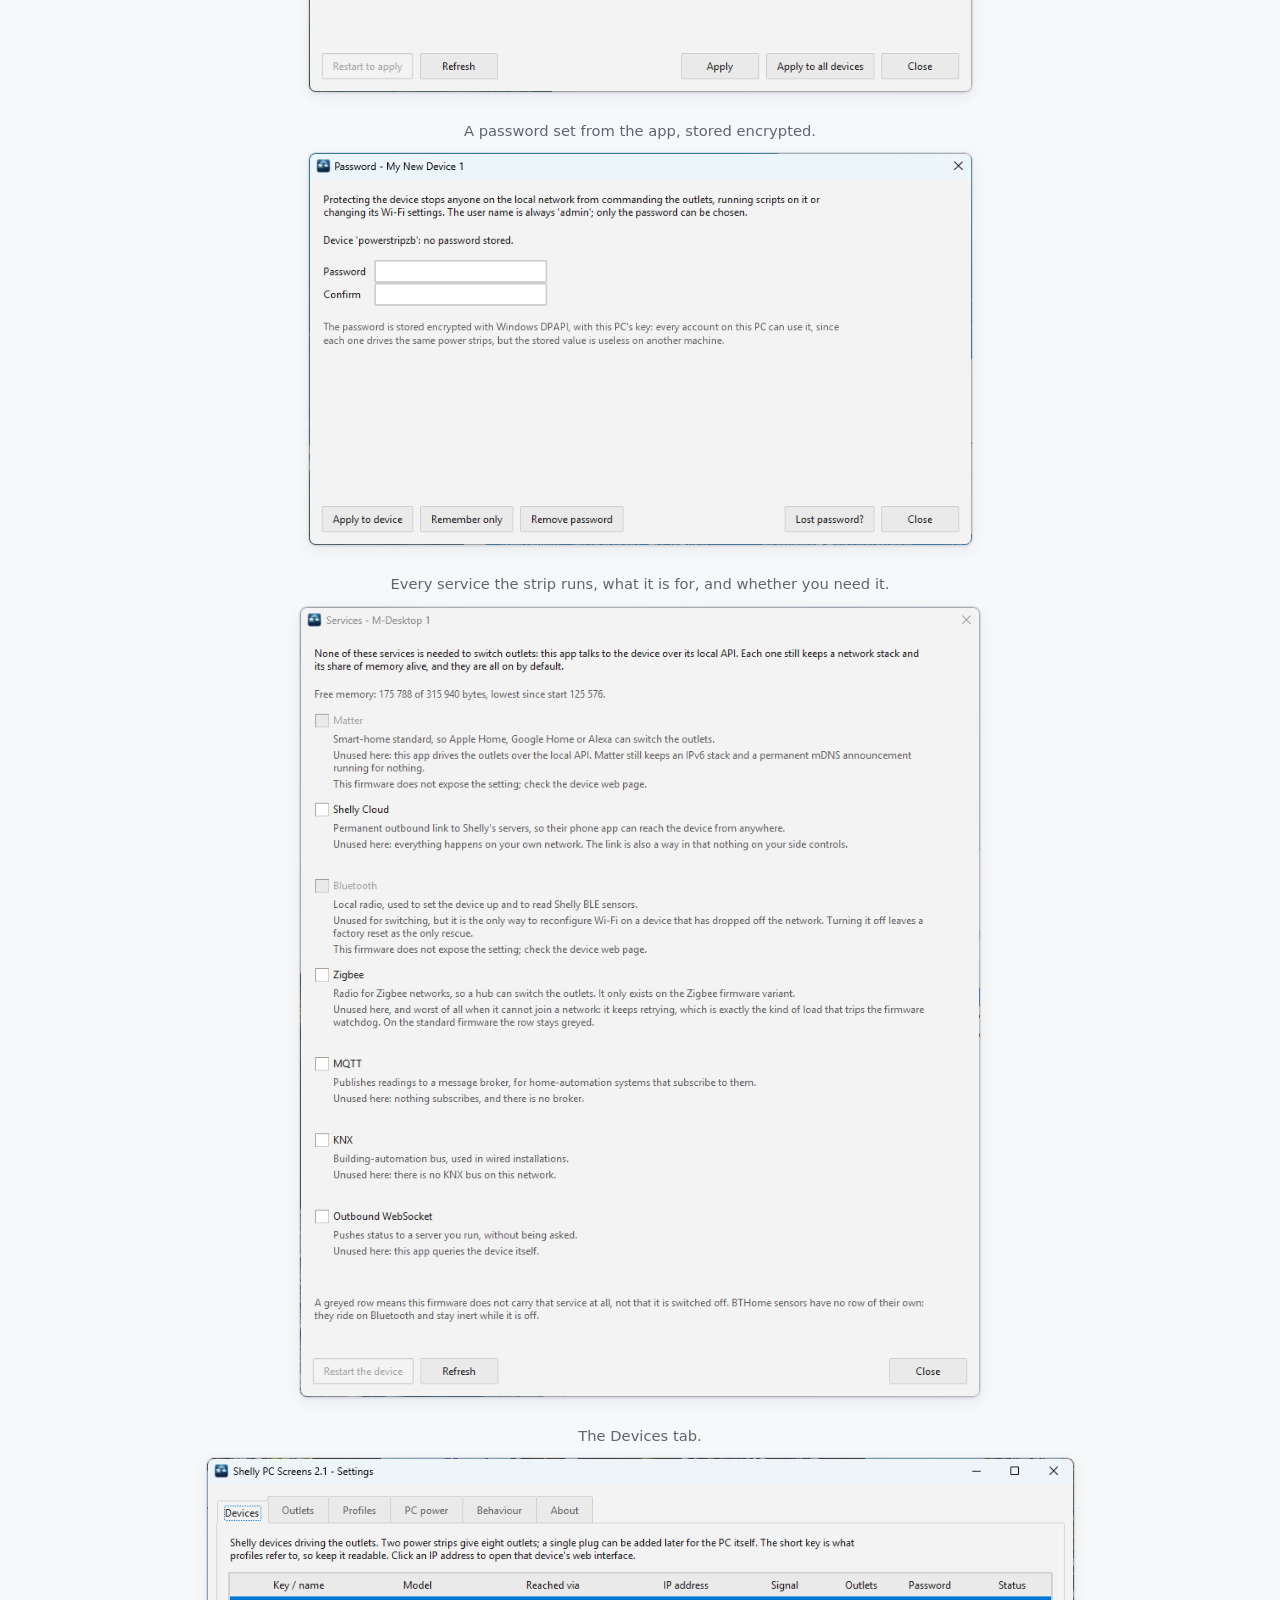
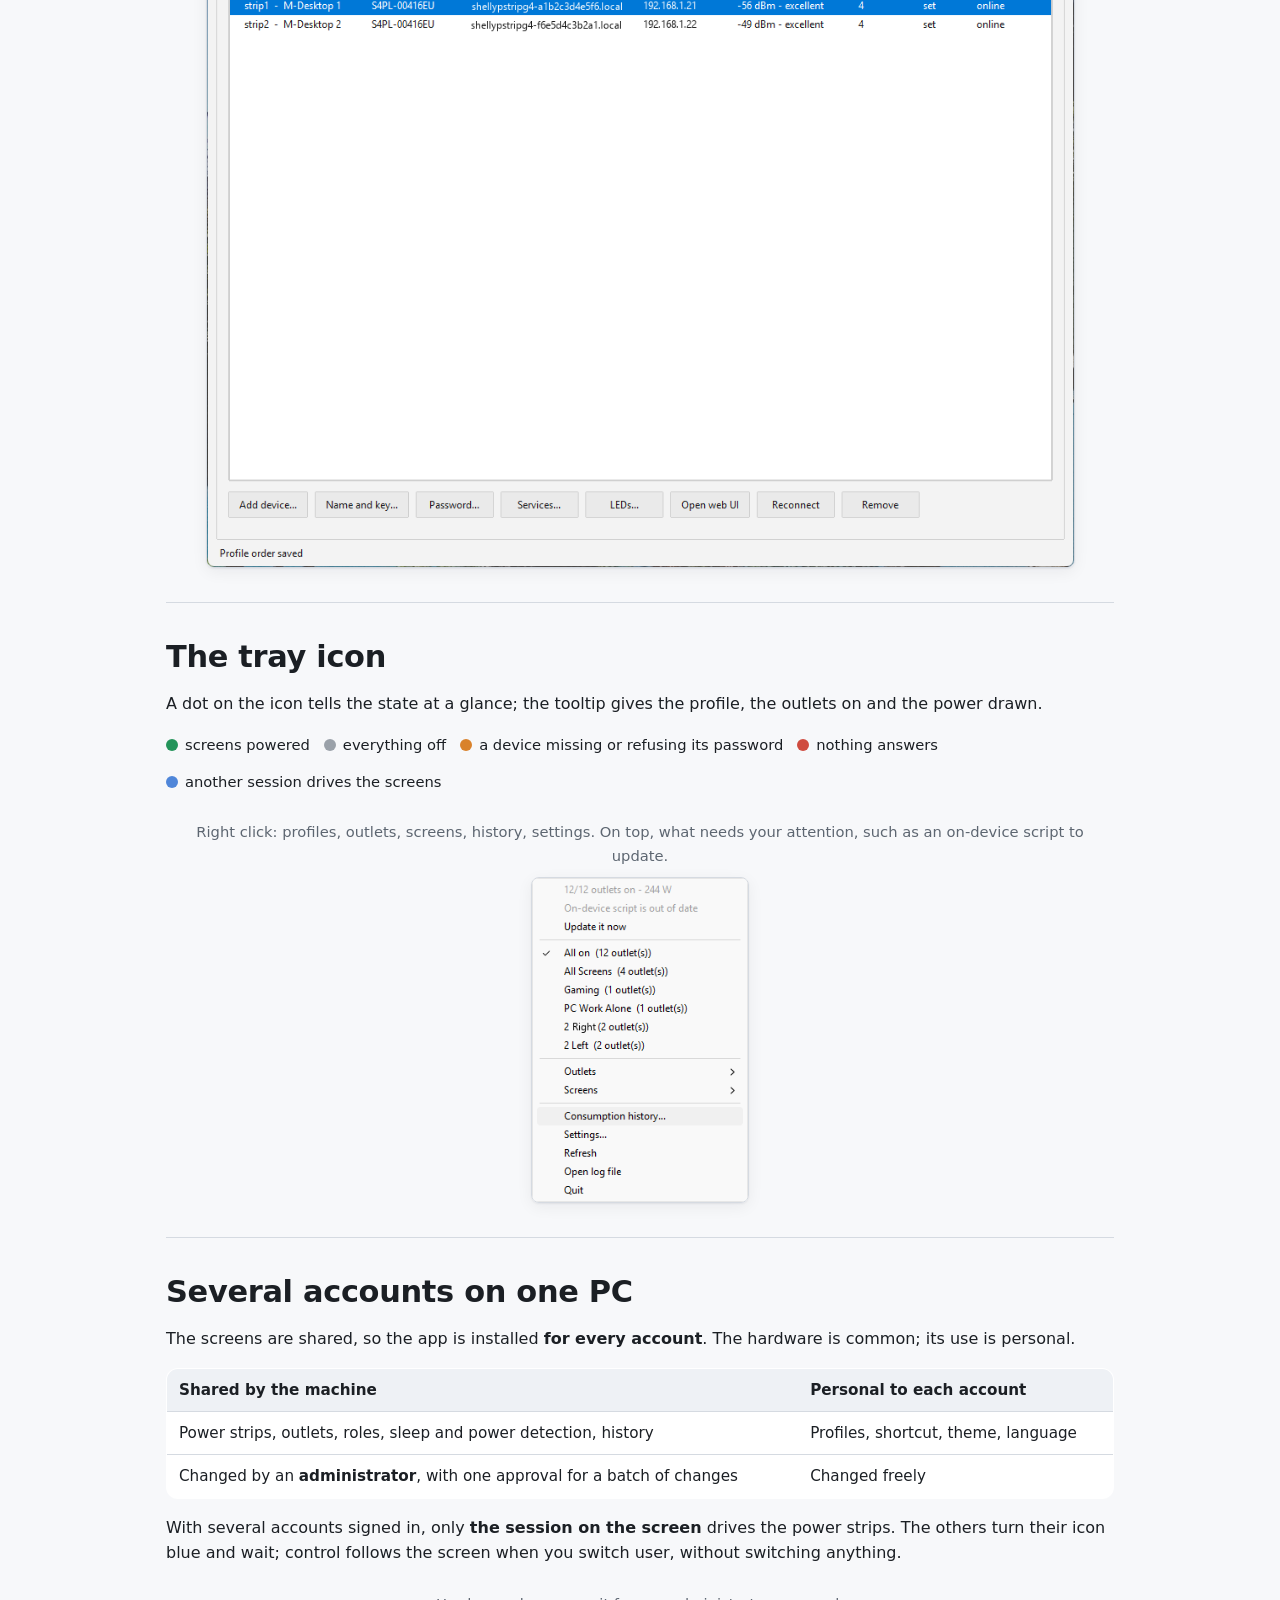
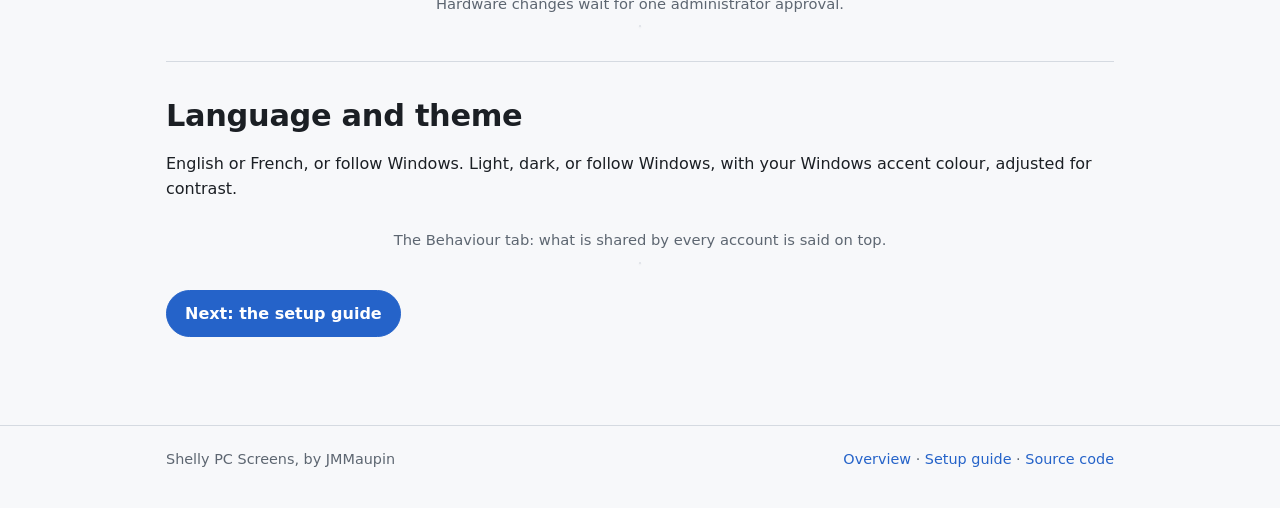
==== commit cba0f892: "feat: release version 2.3 with ghost screen management - Updated the application to version 2.3, enh" ====
--- a/docs/features.html
+++ b/docs/features.html
@@ -234,7 +234,7 @@
     </div>
     <div class="card">
       <h3>Day to day</h3>
-      <p>The app treats it as dark when its outlet is off: windows on it are brought back like on any switched-off screen.</p>
+      <p>While its outlet is off, the app takes it off the Windows desktop, as <em>Disconnect this display</em> would, and puts it back once the outlet is on again. Nothing opens on a dark screen any more.</p>
     </div>
   </div>
   <figure class="shot">
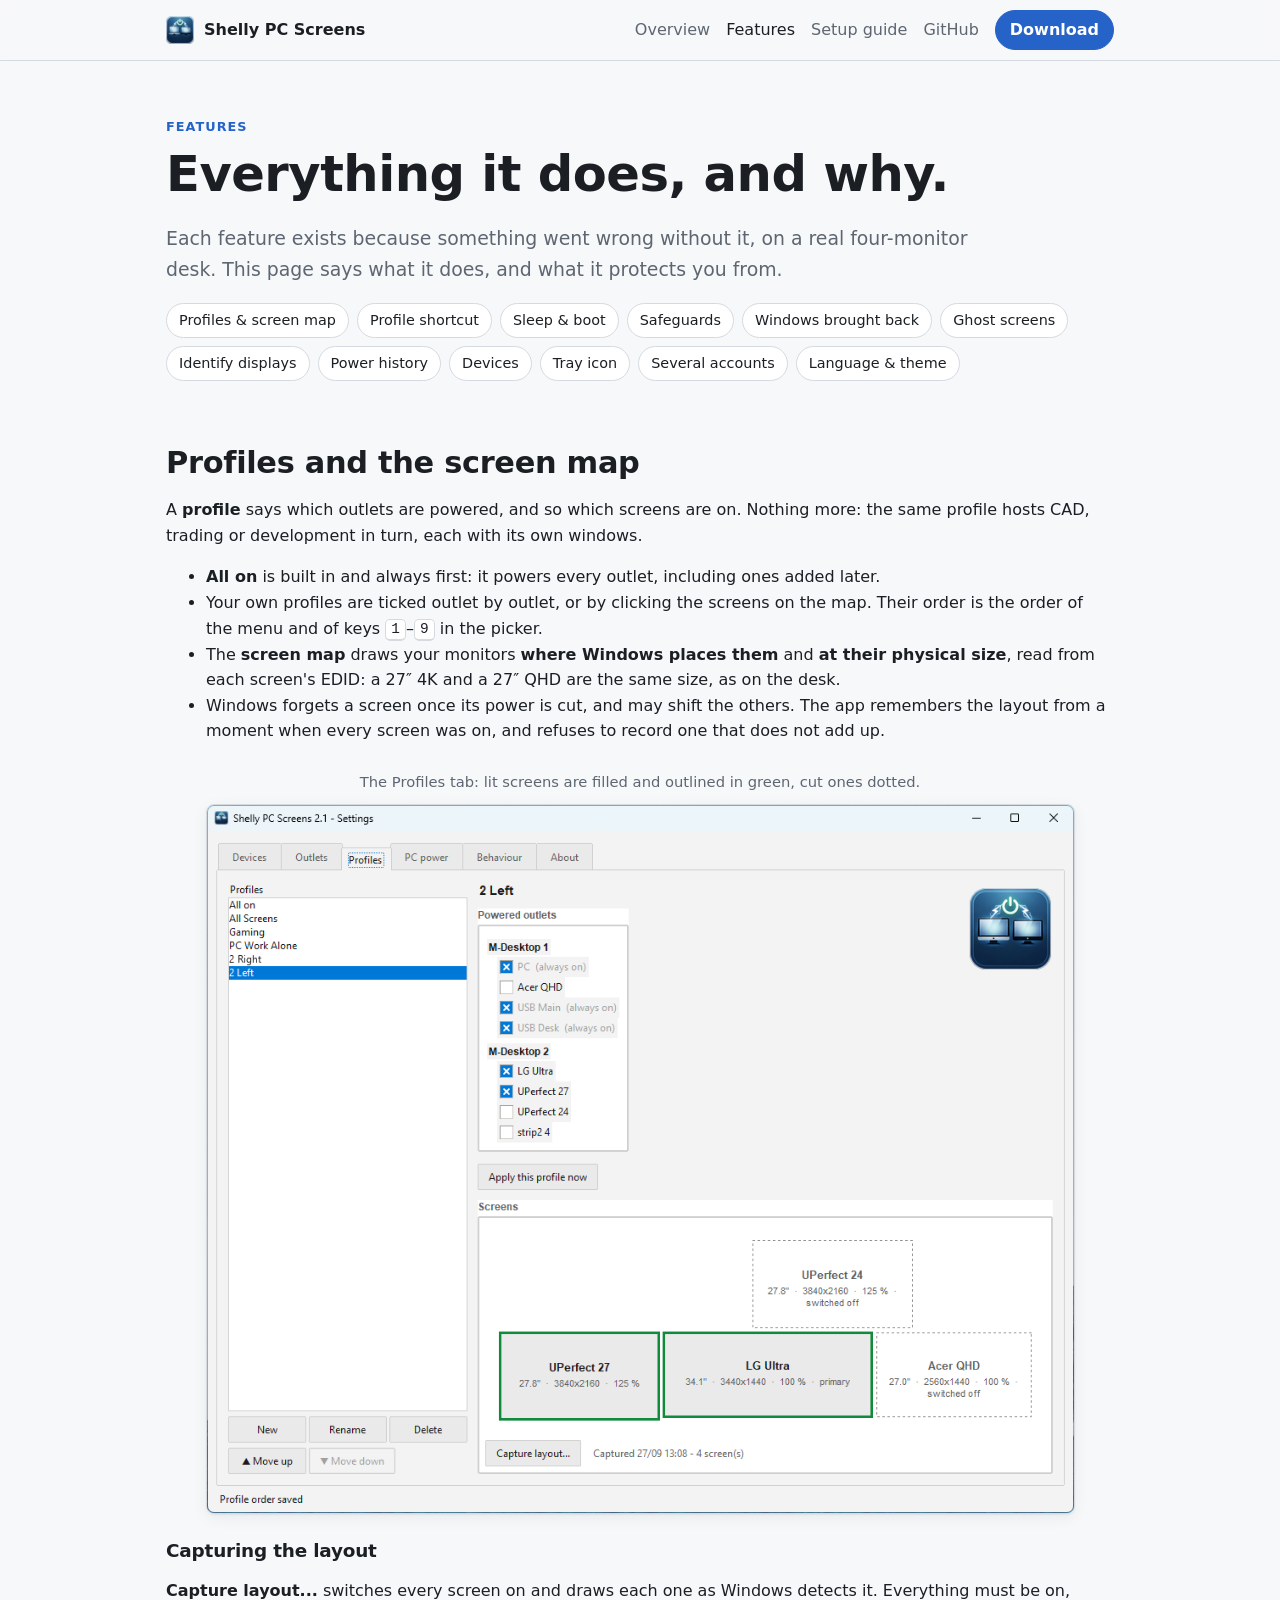
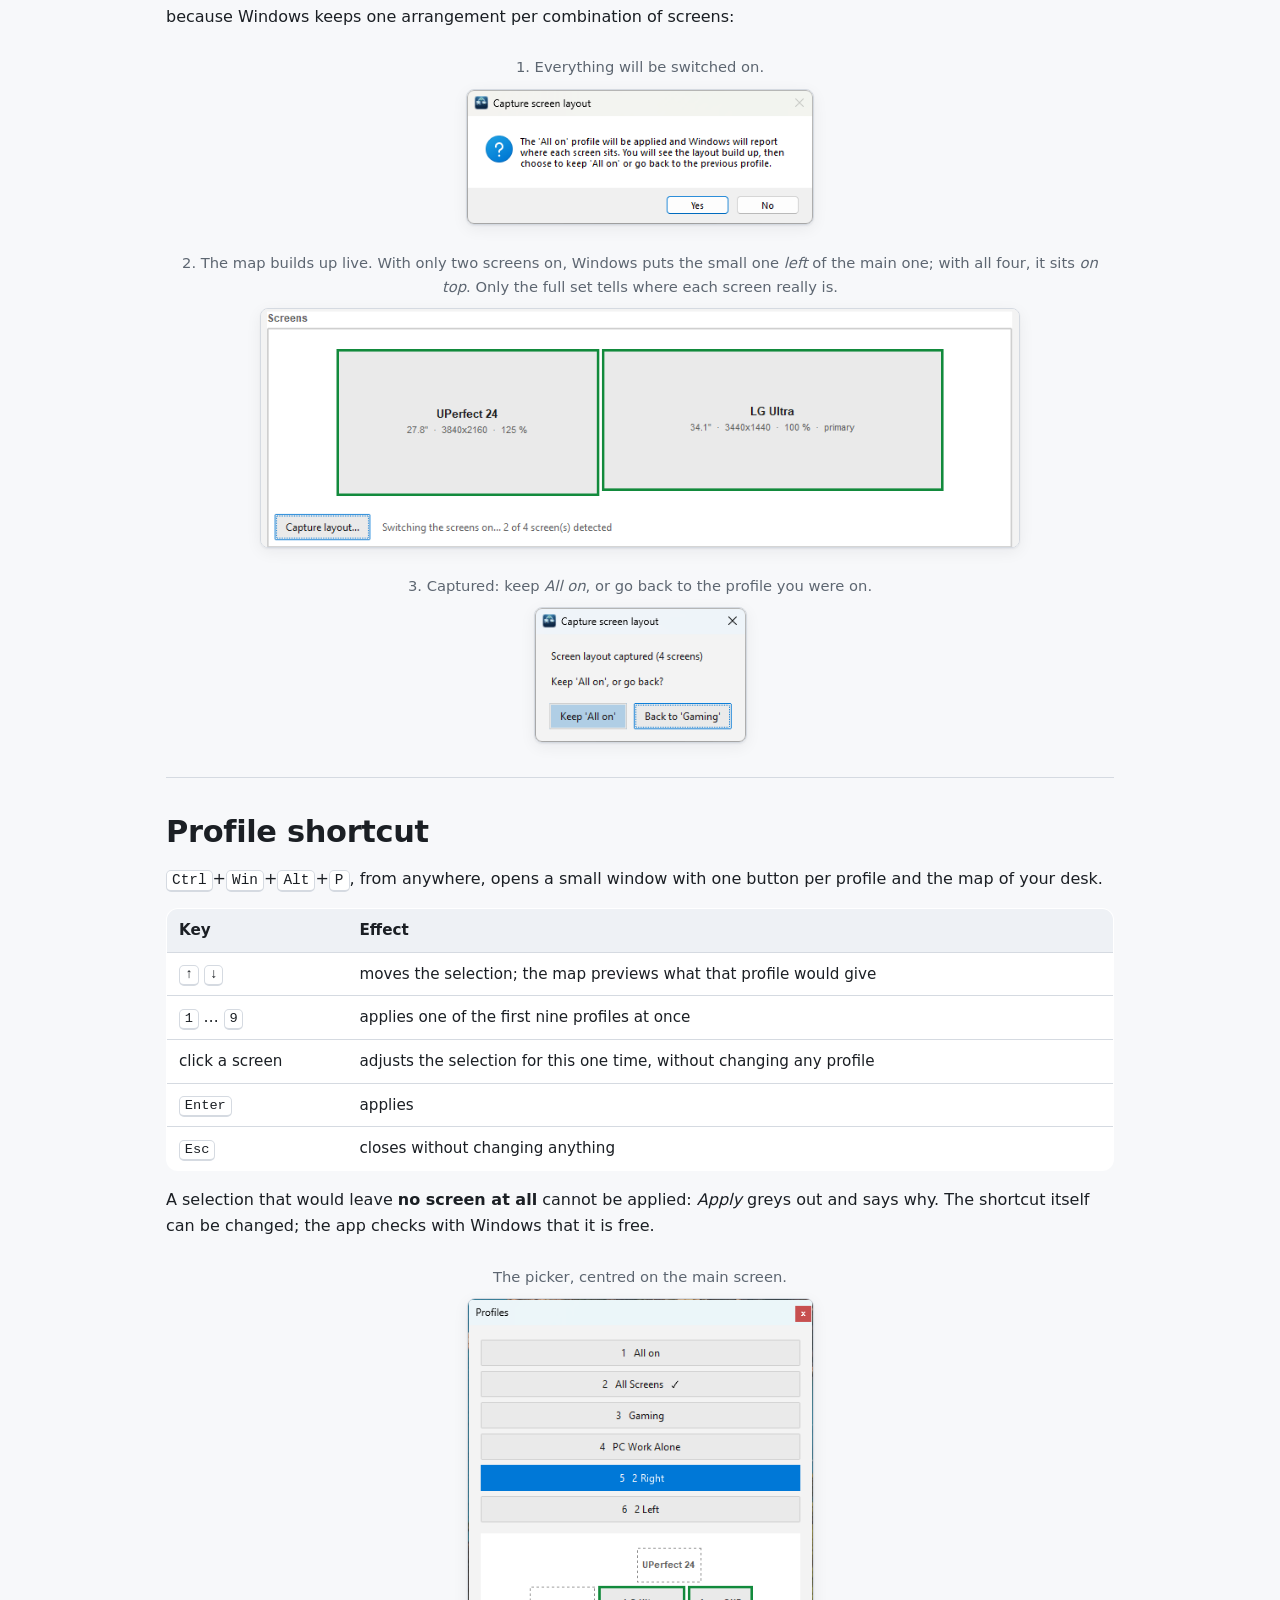
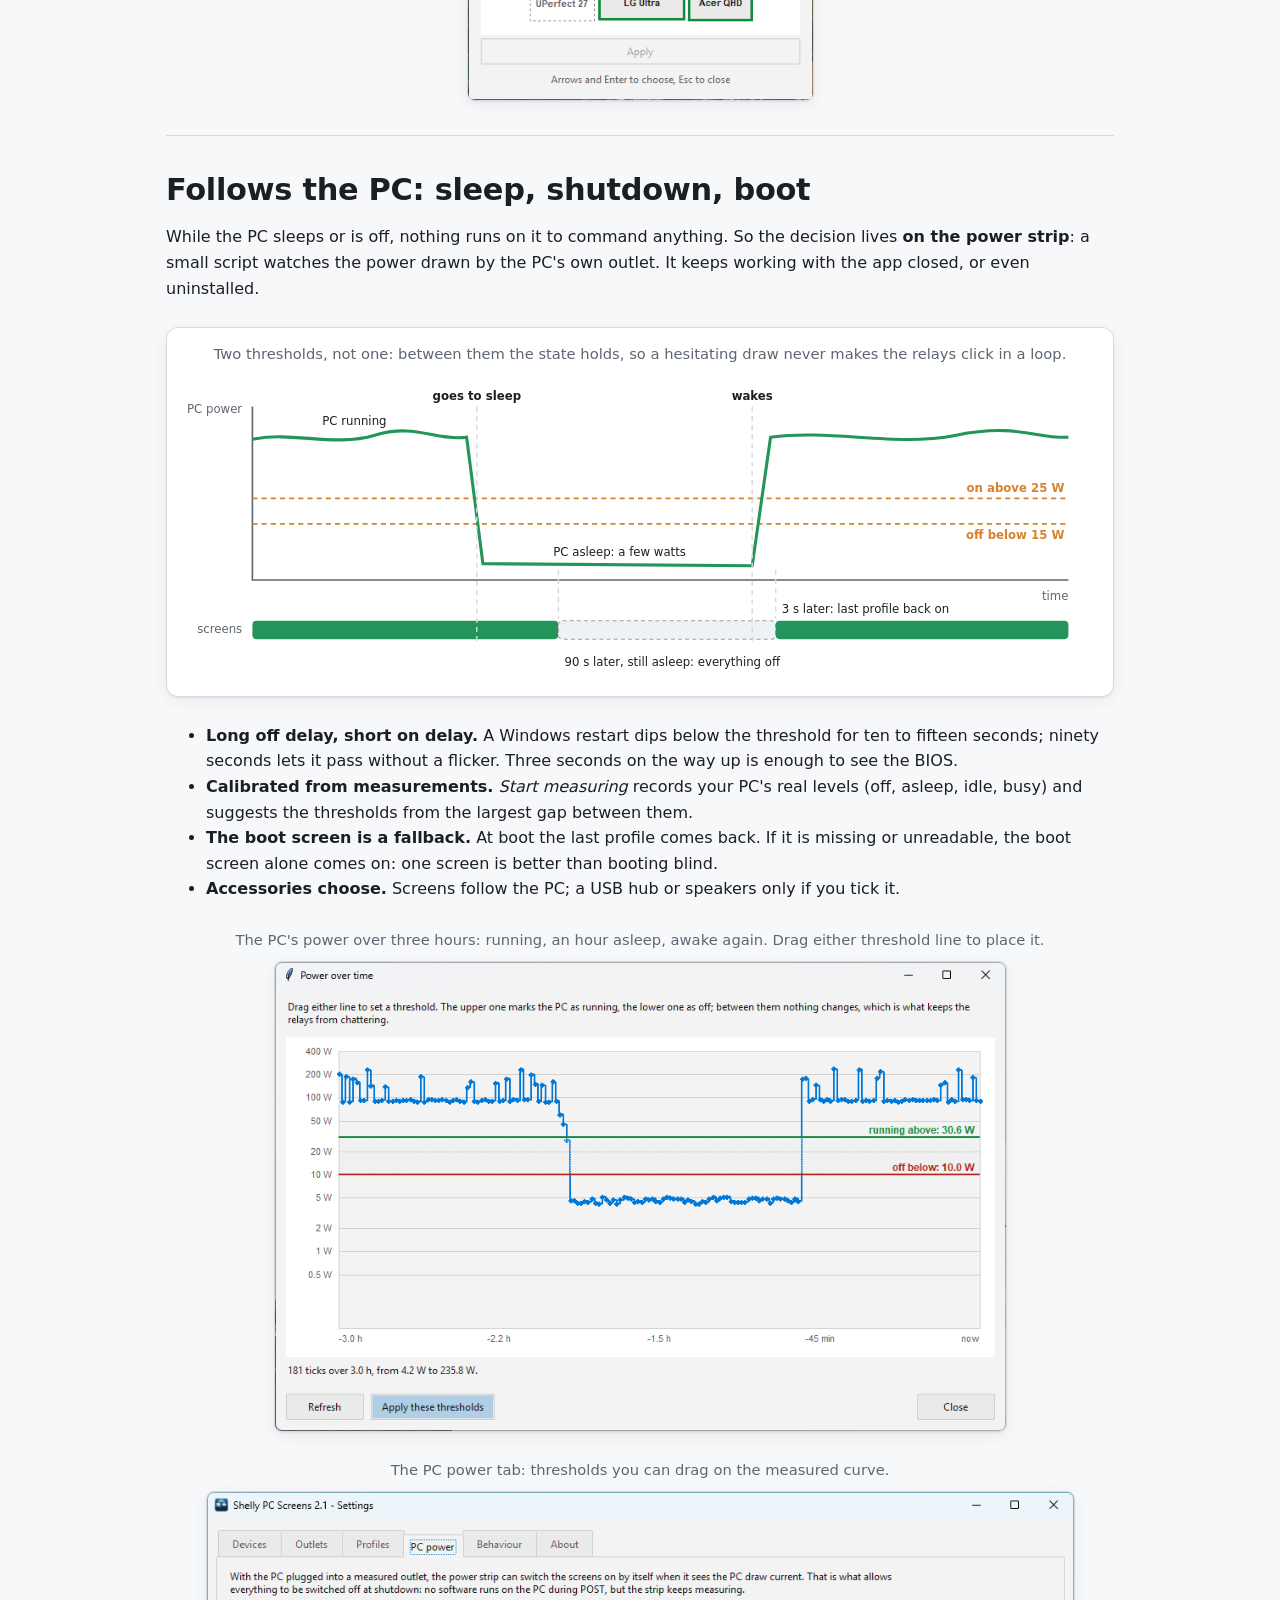
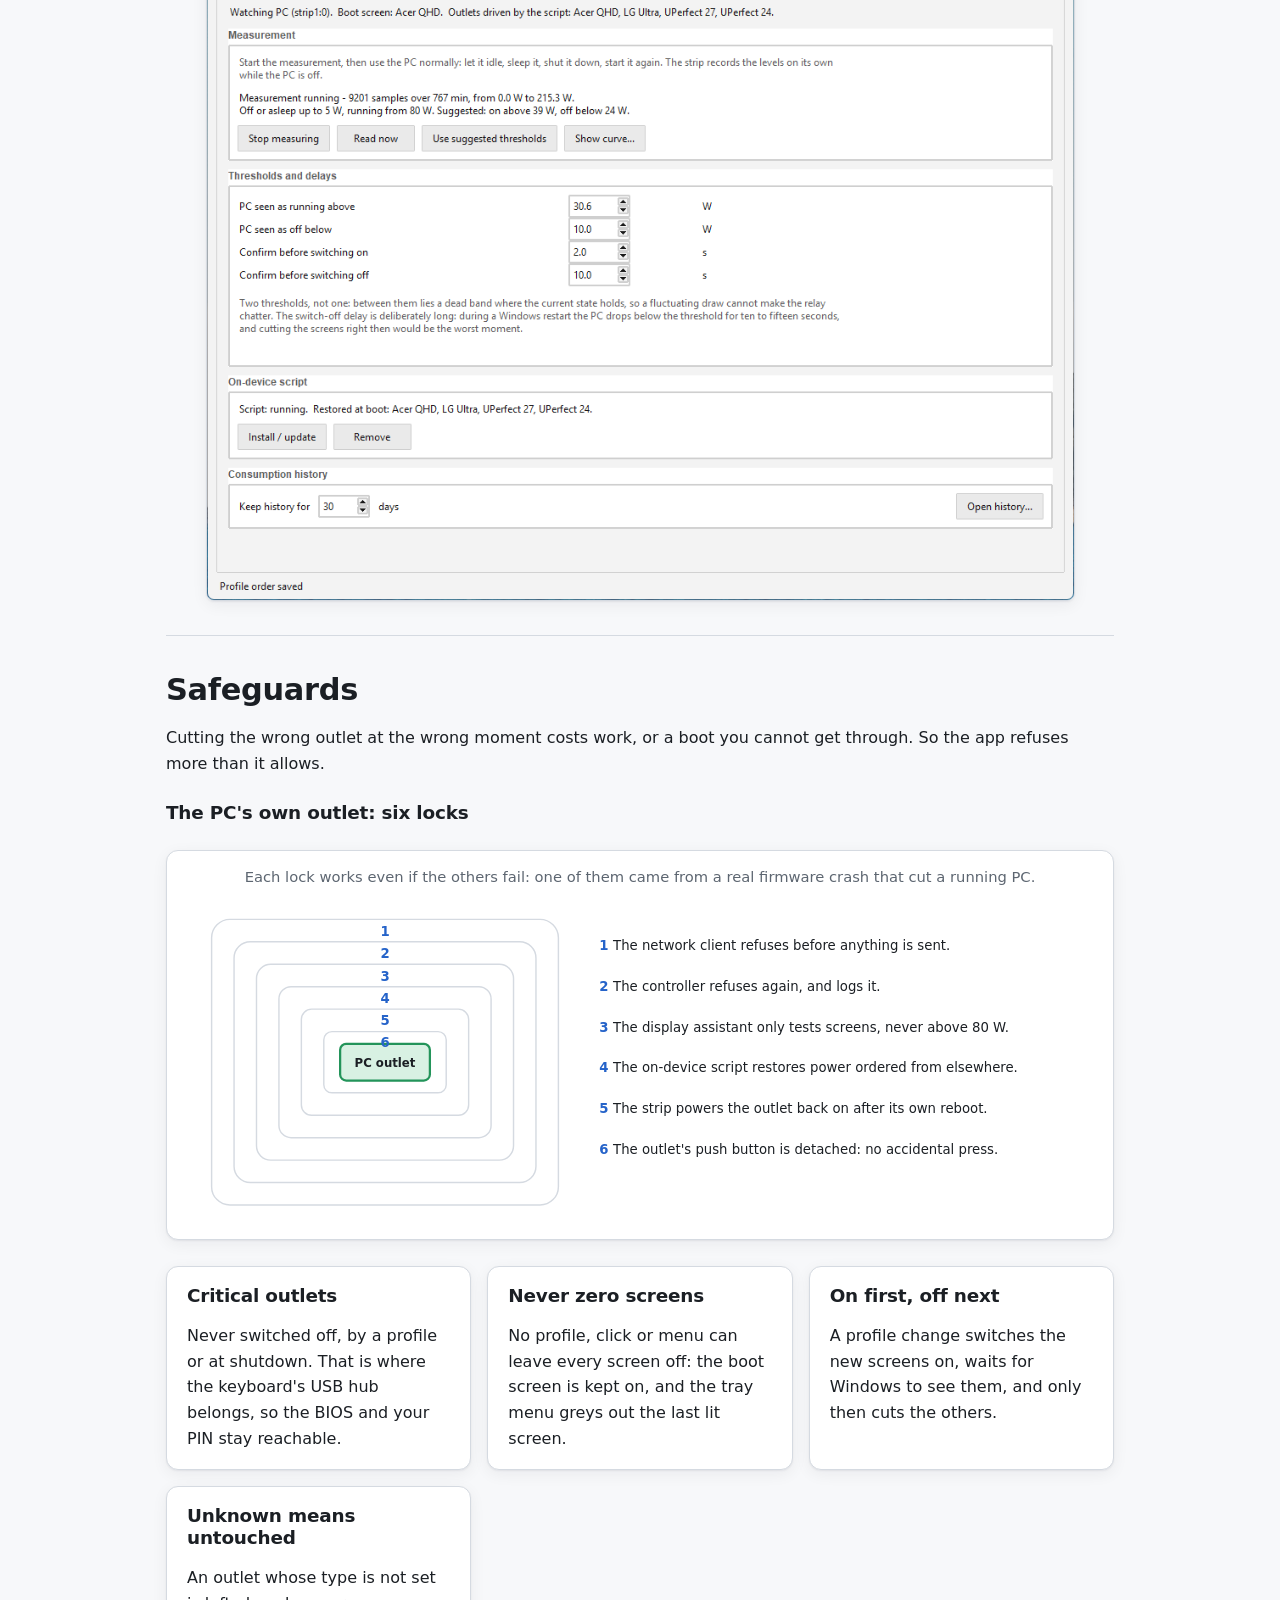
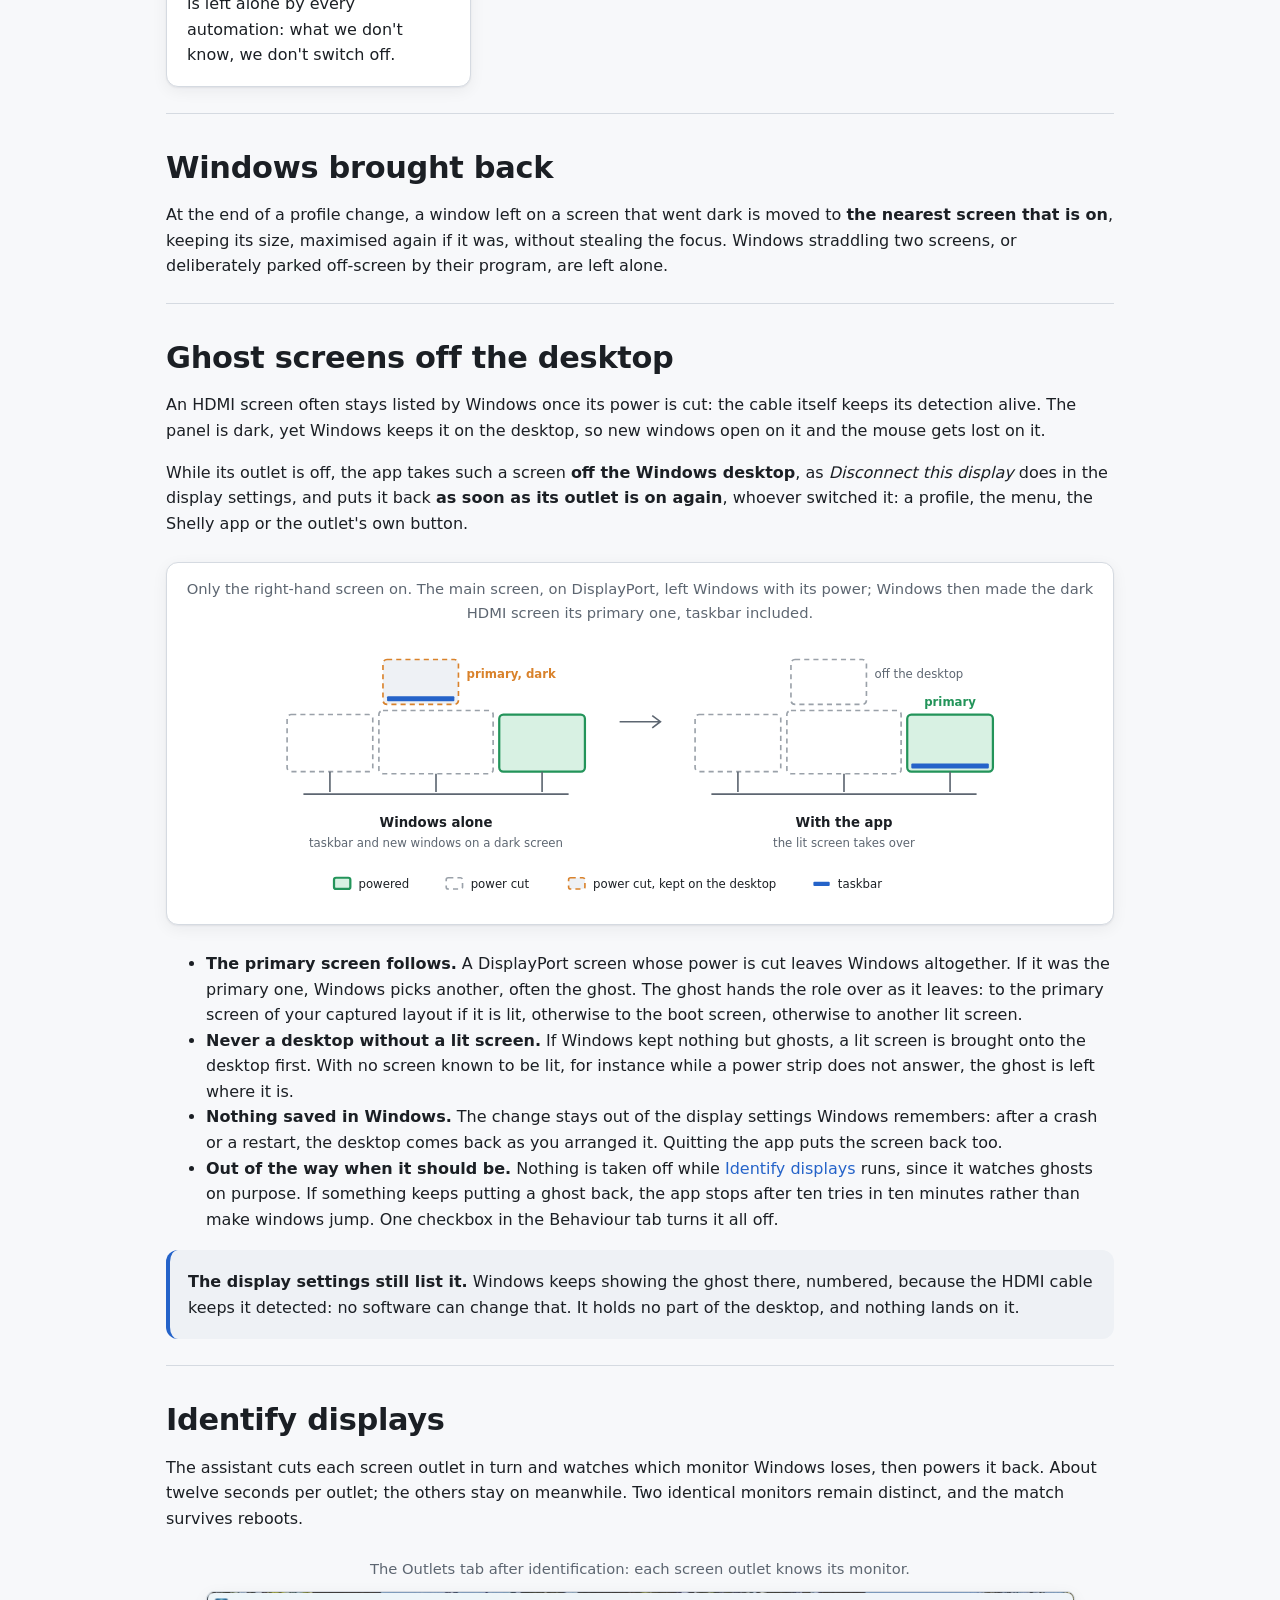
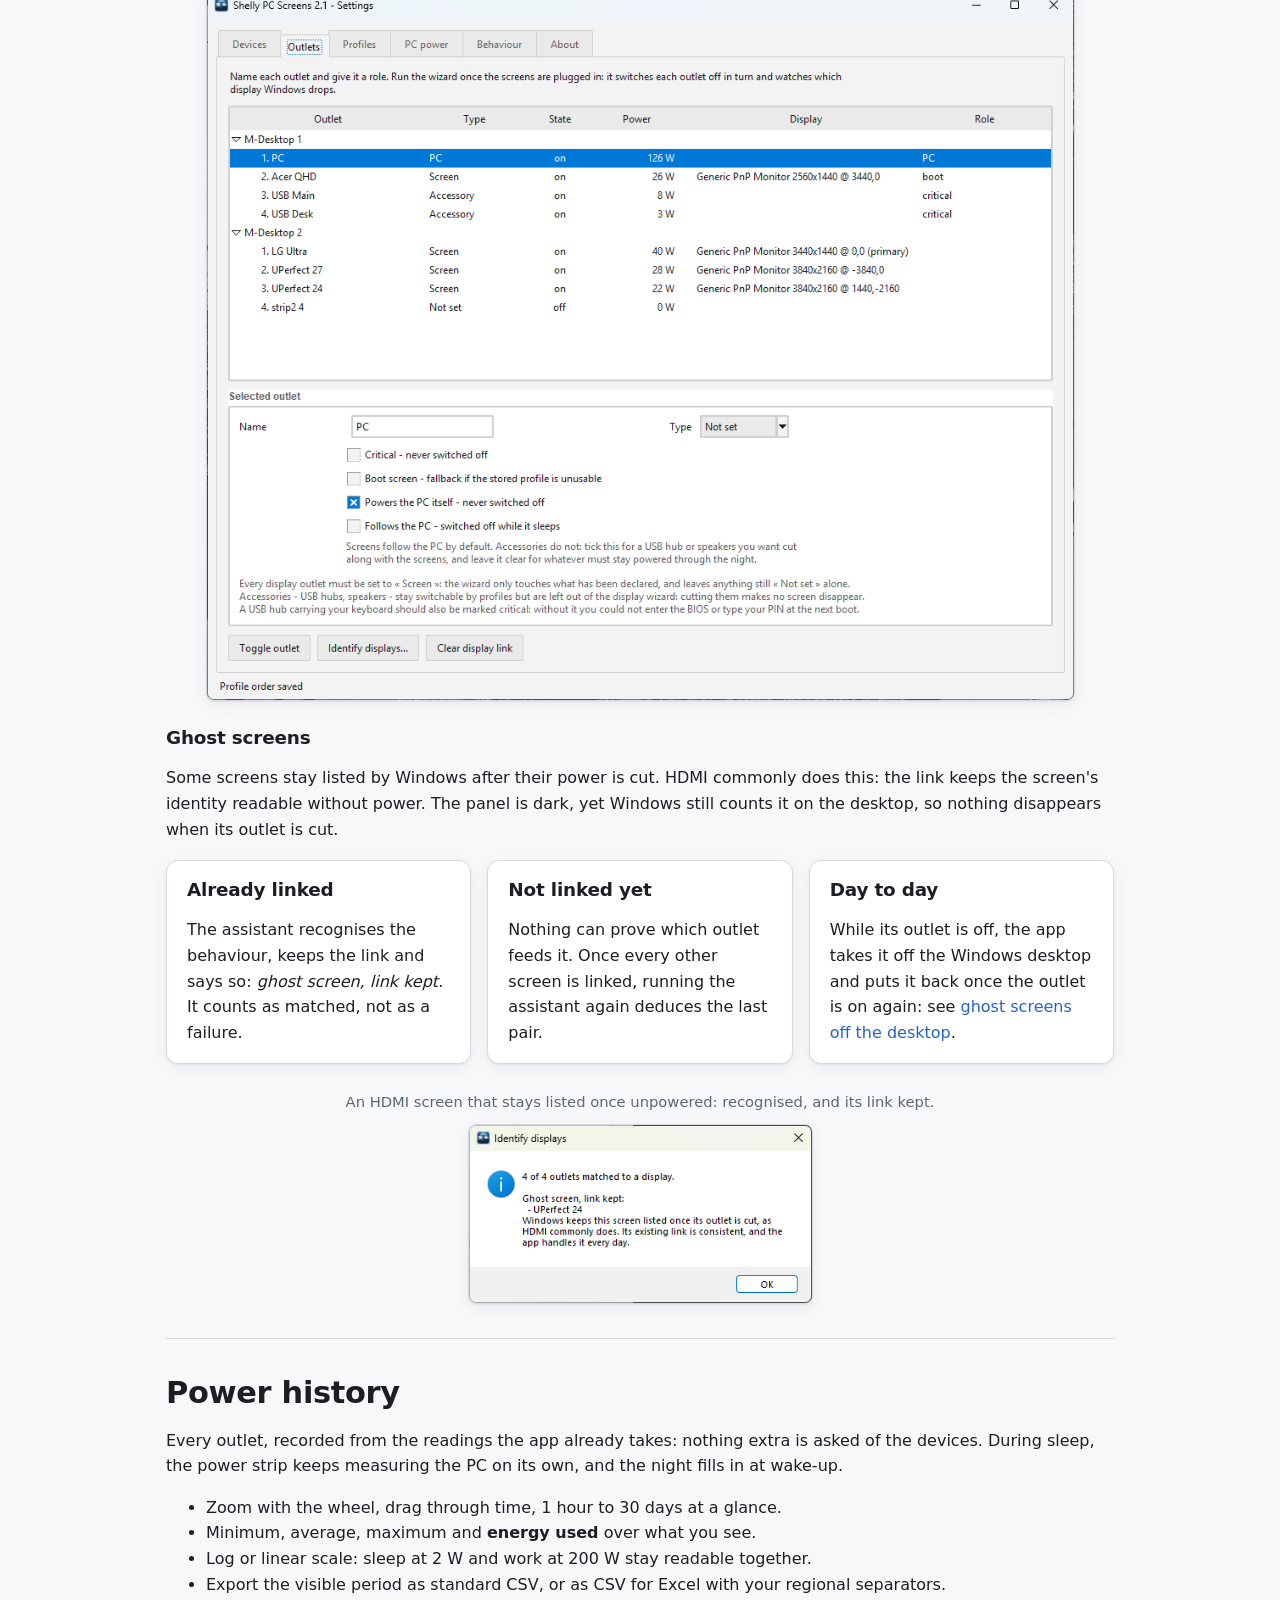
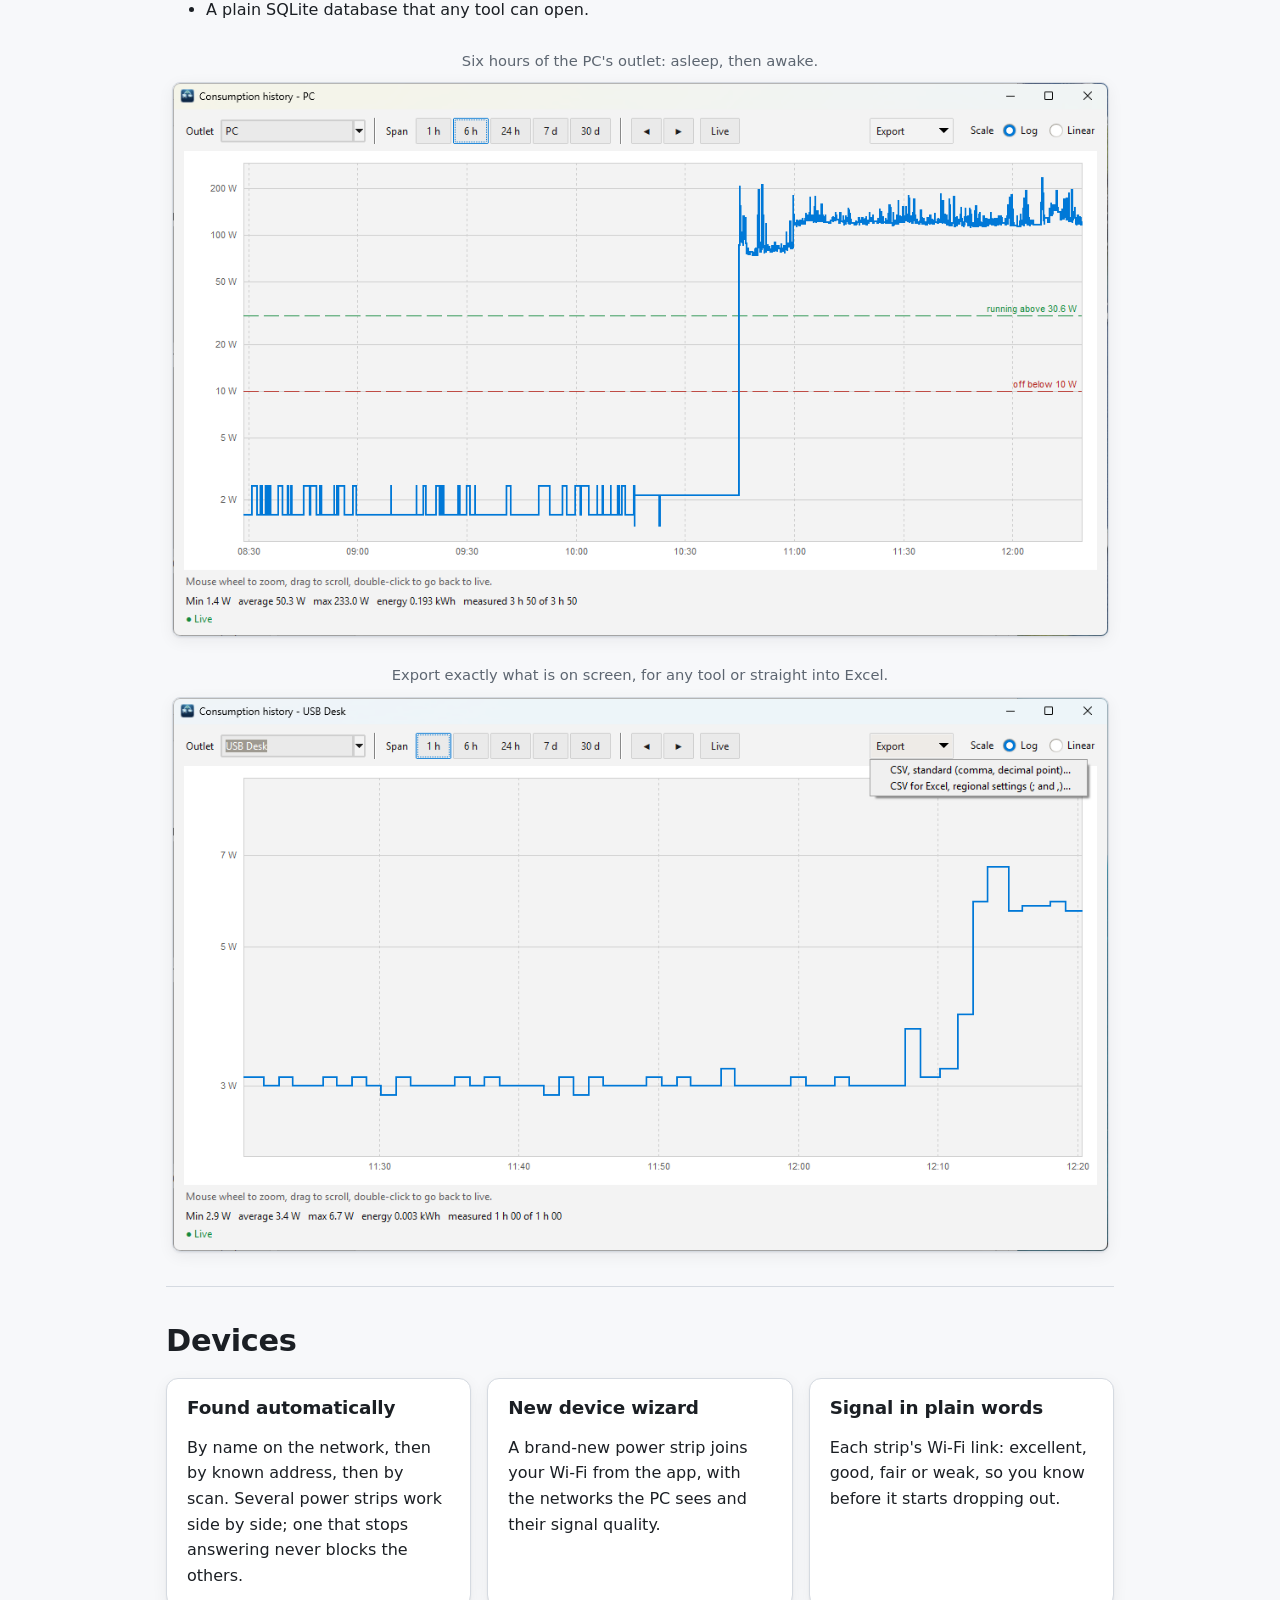
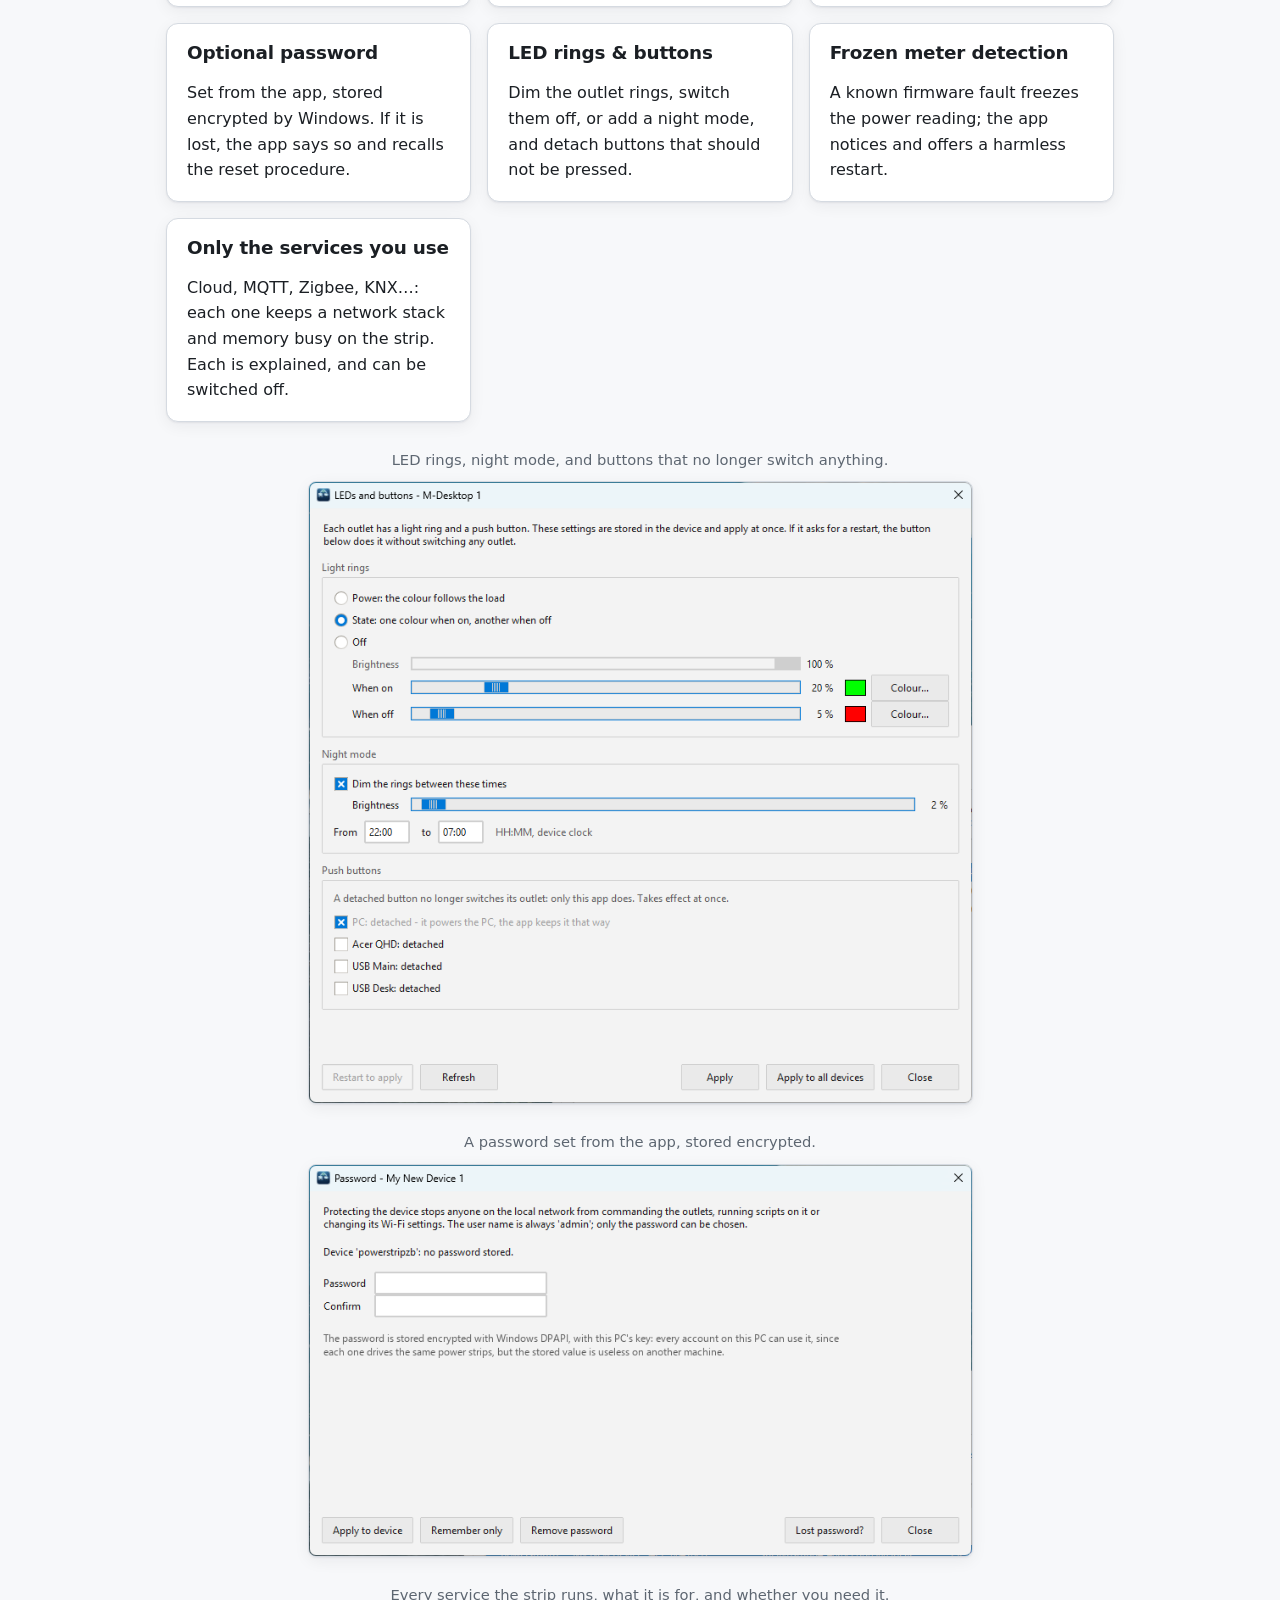
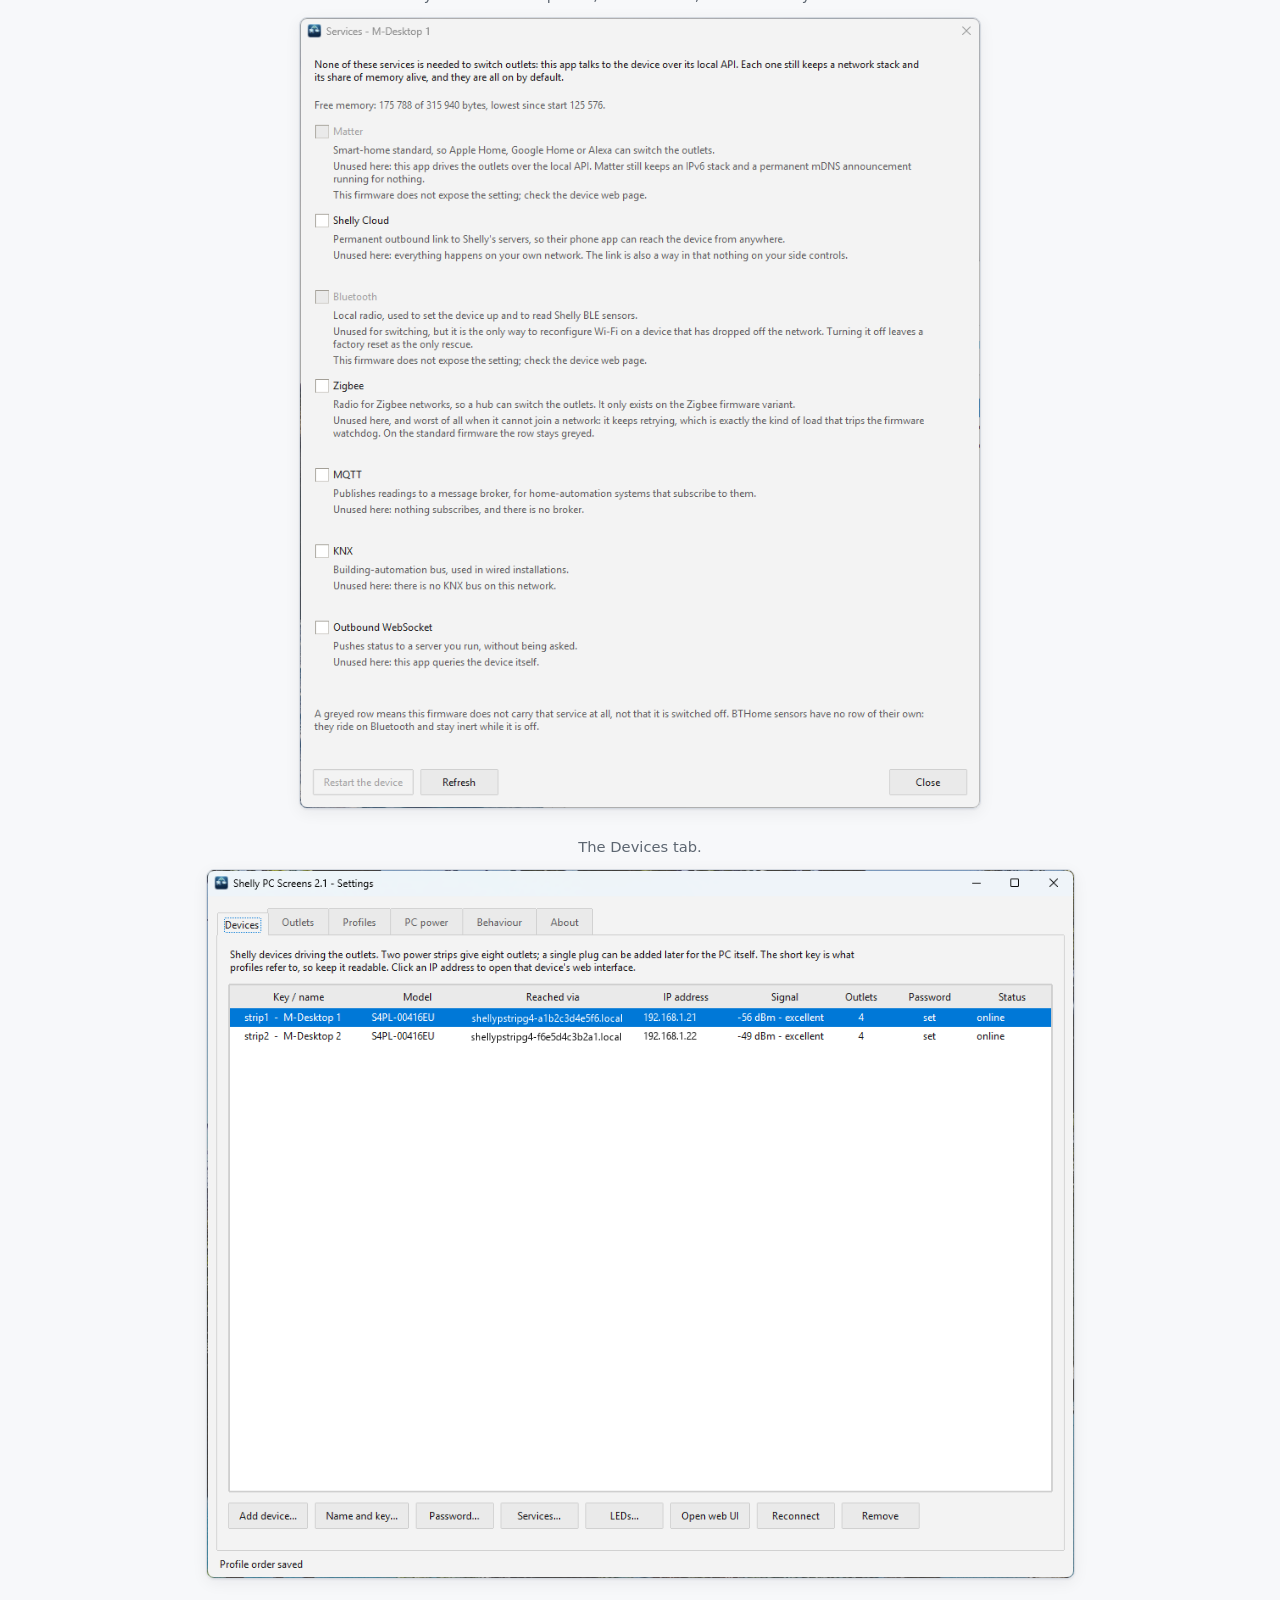
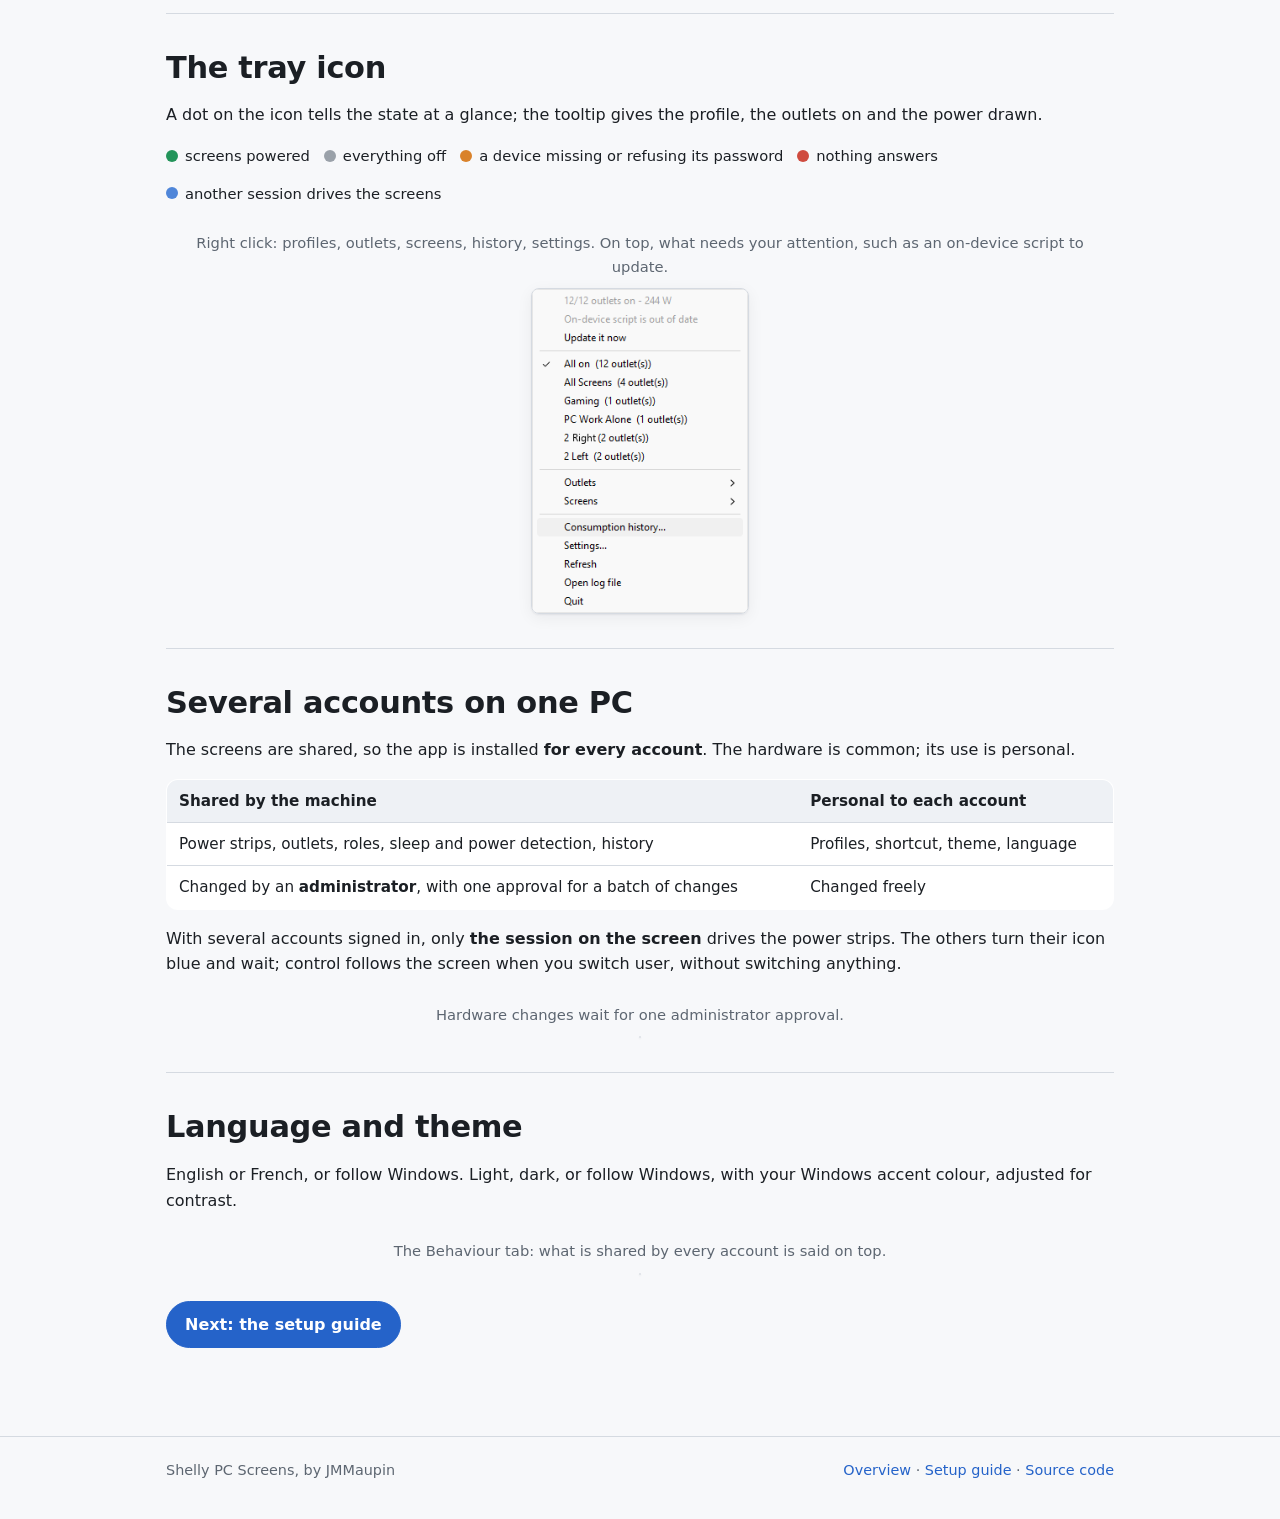
==== commit 645b8cd5: "feat: enhance documentation for ghost screen management and update related sections" ====
--- a/docs/features.html
+++ b/docs/features.html
@@ -4,12 +4,12 @@
 <meta charset="utf-8">
 <meta name="viewport" content="width=device-width, initial-scale=1">
 <title>Monitor profiles, sleep and window rescue · Shelly PC Screens</title>
-<meta name="description" content="What Shelly PC Screens does on a multi-monitor PC: monitor profiles, one-key switching, sleep and boot following, safeguards, window rescue, power history.">
+<meta name="description" content="What Shelly PC Screens does on a multi-monitor PC: monitor profiles, one-key switching, sleep and boot following, safeguards, window rescue, ghost screens, power history.">
 <link rel="canonical" href="https://jmmaupin.github.io/PC-Multi-Screens-Shelly/features.html">
 <meta property="og:type" content="website">
 <meta property="og:site_name" content="Shelly PC Screens">
 <meta property="og:title" content="Monitor profiles, sleep and window rescue · Shelly PC Screens">
-<meta property="og:description" content="What Shelly PC Screens does on a multi-monitor PC: monitor profiles, one-key switching, sleep and boot following, safeguards, window rescue, power history.">
+<meta property="og:description" content="What Shelly PC Screens does on a multi-monitor PC: monitor profiles, one-key switching, sleep and boot following, safeguards, window rescue, ghost screens, power history.">
 <meta property="og:url" content="https://jmmaupin.github.io/PC-Multi-Screens-Shelly/features.html">
 <meta property="og:image" content="https://jmmaupin.github.io/PC-Multi-Screens-Shelly/assets/og-image.png">
 <meta property="og:image:width" content="1200">
@@ -47,6 +47,7 @@
       <li><a href="#sleep">Sleep &amp; boot</a></li>
       <li><a href="#safety">Safeguards</a></li>
       <li><a href="#windows">Windows brought back</a></li>
+      <li><a href="#ghosts">Ghost screens</a></li>
       <li><a href="#identify">Identify displays</a></li>
       <li><a href="#history">Power history</a></li>
       <li><a href="#devices">Devices</a></li>
@@ -212,6 +213,64 @@
   <p>At the end of a profile change, a window left on a screen that went dark is moved to <strong>the nearest screen that is on</strong>, keeping its size, maximised again if it was, without stealing the focus. Windows straddling two screens, or deliberately parked off-screen by their program, are left alone.</p>
 </section>
 
+<section id="ghosts">
+  <h2>Ghost screens off the desktop</h2>
+  <p>An HDMI screen often stays listed by Windows once its power is cut: the cable itself keeps its detection alive. The panel is dark, yet Windows keeps it on the desktop, so new windows open on it and the mouse gets lost on it.</p>
+  <p>While its outlet is off, the app takes such a screen <strong>off the Windows desktop</strong>, as <em>Disconnect this display</em> does in the display settings, and puts it back <strong>as soon as its outlet is on again</strong>, whoever switched it: a profile, the menu, the Shelly app or the outlet's own button.</p>
+
+  <figure class="diagram">
+    <figcaption>Only the right-hand screen on. The main screen, on DisplayPort, left Windows with its power; Windows then made the dark HDMI screen its primary one, taskbar included.</figcaption>
+    <svg viewBox="0 0 900 270" role="img" aria-labelledby="ghostTitle">
+      <title id="ghostTitle">Left, Windows alone: the top screen has no power but stays on the desktop as the primary screen, with the taskbar, while the right-hand screen is the only one lit. Right, with the app: the top screen is taken off the desktop and the lit right-hand screen becomes primary, with the taskbar.</title>
+      <!-- Same desk as on the overview page: small screen on top, main in the middle. -->
+      <g transform="translate(100,20)">
+        <rect class="stroke-warn dash fill-soft" x="98" y="4" width="74" height="44" rx="4"/>
+        <rect class="fill-accent" x="102" y="40" width="66" height="5" rx="1"/>
+        <rect class="screen-off" x="4" y="58" width="84" height="56" rx="4"/>
+        <rect class="screen-off" x="94" y="54" width="112" height="62" rx="4"/>
+        <rect class="screen-on" x="212" y="58" width="84" height="56" rx="4"/>
+        <path class="line" d="M150 116v18M46 114v20M254 114v20M20 136h260"/>
+        <text x="180" y="22" class="t-warn t-small">primary, dark</text>
+        <text x="150" y="168" text-anchor="middle" class="t-strong">Windows alone</text>
+        <text x="150" y="188" text-anchor="middle" class="t-muted t-small">taskbar and new windows on a dark screen</text>
+      </g>
+      <path class="line" d="M430 85h40M462 79l8 6-8 6"/>
+      <g transform="translate(500,20)">
+        <rect class="screen-off" x="98" y="4" width="74" height="44" rx="4"/>
+        <rect class="screen-off" x="4" y="58" width="84" height="56" rx="4"/>
+        <rect class="screen-off" x="94" y="54" width="112" height="62" rx="4"/>
+        <rect class="screen-on" x="212" y="58" width="84" height="56" rx="4"/>
+        <rect class="fill-accent" x="216" y="106" width="76" height="5" rx="1"/>
+        <path class="line" d="M150 116v18M46 114v20M254 114v20M20 136h260"/>
+        <text x="180" y="22" class="t-muted t-small">off the desktop</text>
+        <text x="254" y="50" text-anchor="middle" class="t-on t-small">primary</text>
+        <text x="150" y="168" text-anchor="middle" class="t-strong">With the app</text>
+        <text x="150" y="188" text-anchor="middle" class="t-muted t-small">the lit screen takes over</text>
+      </g>
+      <g transform="translate(150,248)">
+        <rect class="screen-on" x="0" y="-10" width="16" height="11" rx="2"/>
+        <text x="24" y="0" class="t-small">powered</text>
+        <rect class="screen-off" x="110" y="-10" width="16" height="11" rx="2"/>
+        <text x="134" y="0" class="t-small">power cut</text>
+        <rect class="stroke-warn dash fill-soft" x="230" y="-10" width="16" height="11" rx="2"/>
+        <text x="254" y="0" class="t-small">power cut, kept on the desktop</text>
+        <rect class="fill-accent" x="470" y="-6" width="16" height="4" rx="1"/>
+        <text x="494" y="0" class="t-small">taskbar</text>
+      </g>
+    </svg>
+  </figure>
+
+  <ul>
+    <li><strong>The primary screen follows.</strong> A DisplayPort screen whose power is cut leaves Windows altogether. If it was the primary one, Windows picks another, often the ghost. The ghost hands the role over as it leaves: to the primary screen of your captured layout if it is lit, otherwise to the boot screen, otherwise to another lit screen.</li>
+    <li><strong>Never a desktop without a lit screen.</strong> If Windows kept nothing but ghosts, a lit screen is brought onto the desktop first. With no screen known to be lit, for instance while a power strip does not answer, the ghost is left where it is.</li>
+    <li><strong>Nothing saved in Windows.</strong> The change stays out of the display settings Windows remembers: after a crash or a restart, the desktop comes back as you arranged it. Quitting the app puts the screen back too.</li>
+    <li><strong>Out of the way when it should be.</strong> Nothing is taken off while <a href="#identify">Identify displays</a> runs, since it watches ghosts on purpose. If something keeps putting a ghost back, the app stops after ten tries in ten minutes rather than make windows jump. One checkbox in the Behaviour tab turns it all off.</li>
+  </ul>
+  <div class="callout">
+    <p><strong>The display settings still list it.</strong> Windows keeps showing the ghost there, numbered, because the HDMI cable keeps it detected: no software can change that. It holds no part of the desktop, and nothing lands on it.</p>
+  </div>
+</section>
+
 <section id="identify">
   <h2>Identify displays</h2>
   <p>The assistant cuts each screen outlet in turn and watches which monitor Windows loses, then powers it back. About twelve seconds per outlet; the others stay on meanwhile. Two identical monitors remain distinct, and the match survives reboots.</p>
@@ -234,7 +293,7 @@
     </div>
     <div class="card">
       <h3>Day to day</h3>
-      <p>While its outlet is off, the app takes it off the Windows desktop, as <em>Disconnect this display</em> would, and puts it back once the outlet is on again. Nothing opens on a dark screen any more.</p>
+      <p>While its outlet is off, the app takes it off the Windows desktop and puts it back once the outlet is on again: see <a href="#ghosts">ghost screens off the desktop</a>.</p>
     </div>
   </div>
   <figure class="shot">
